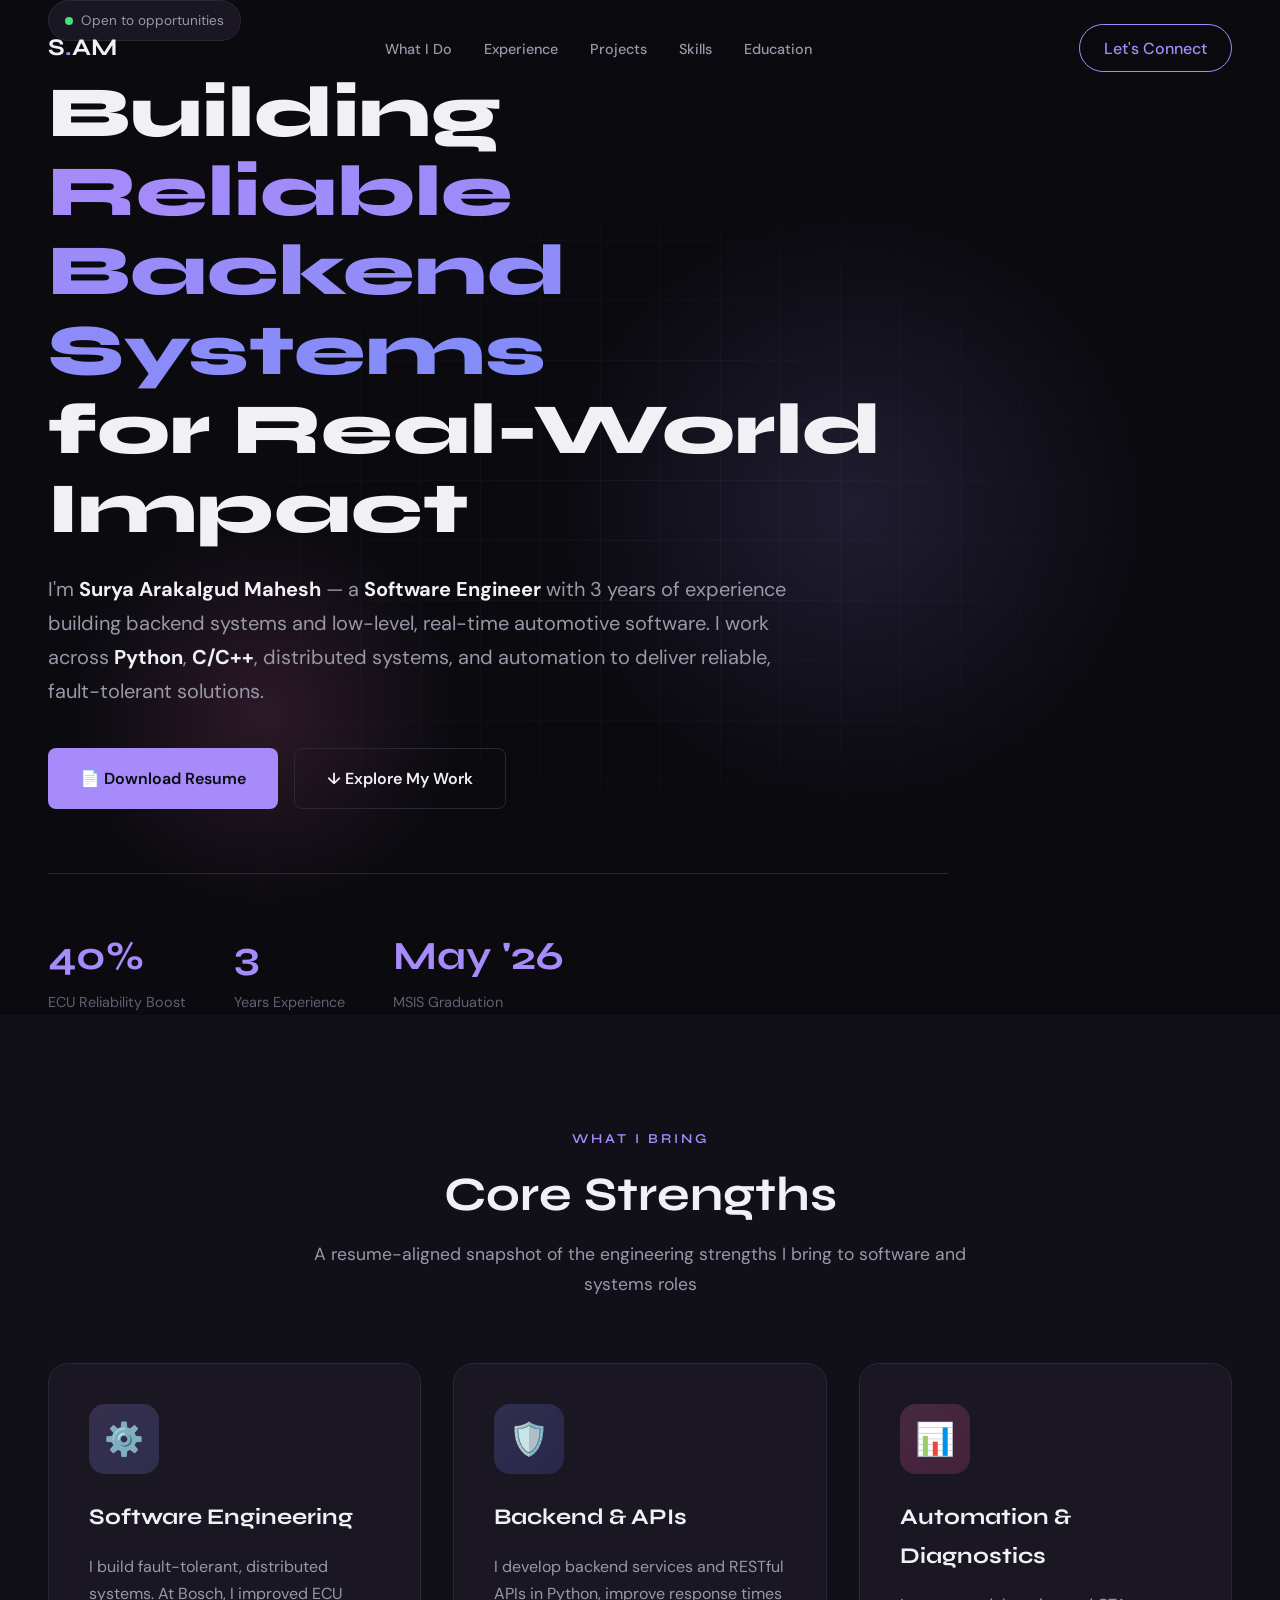
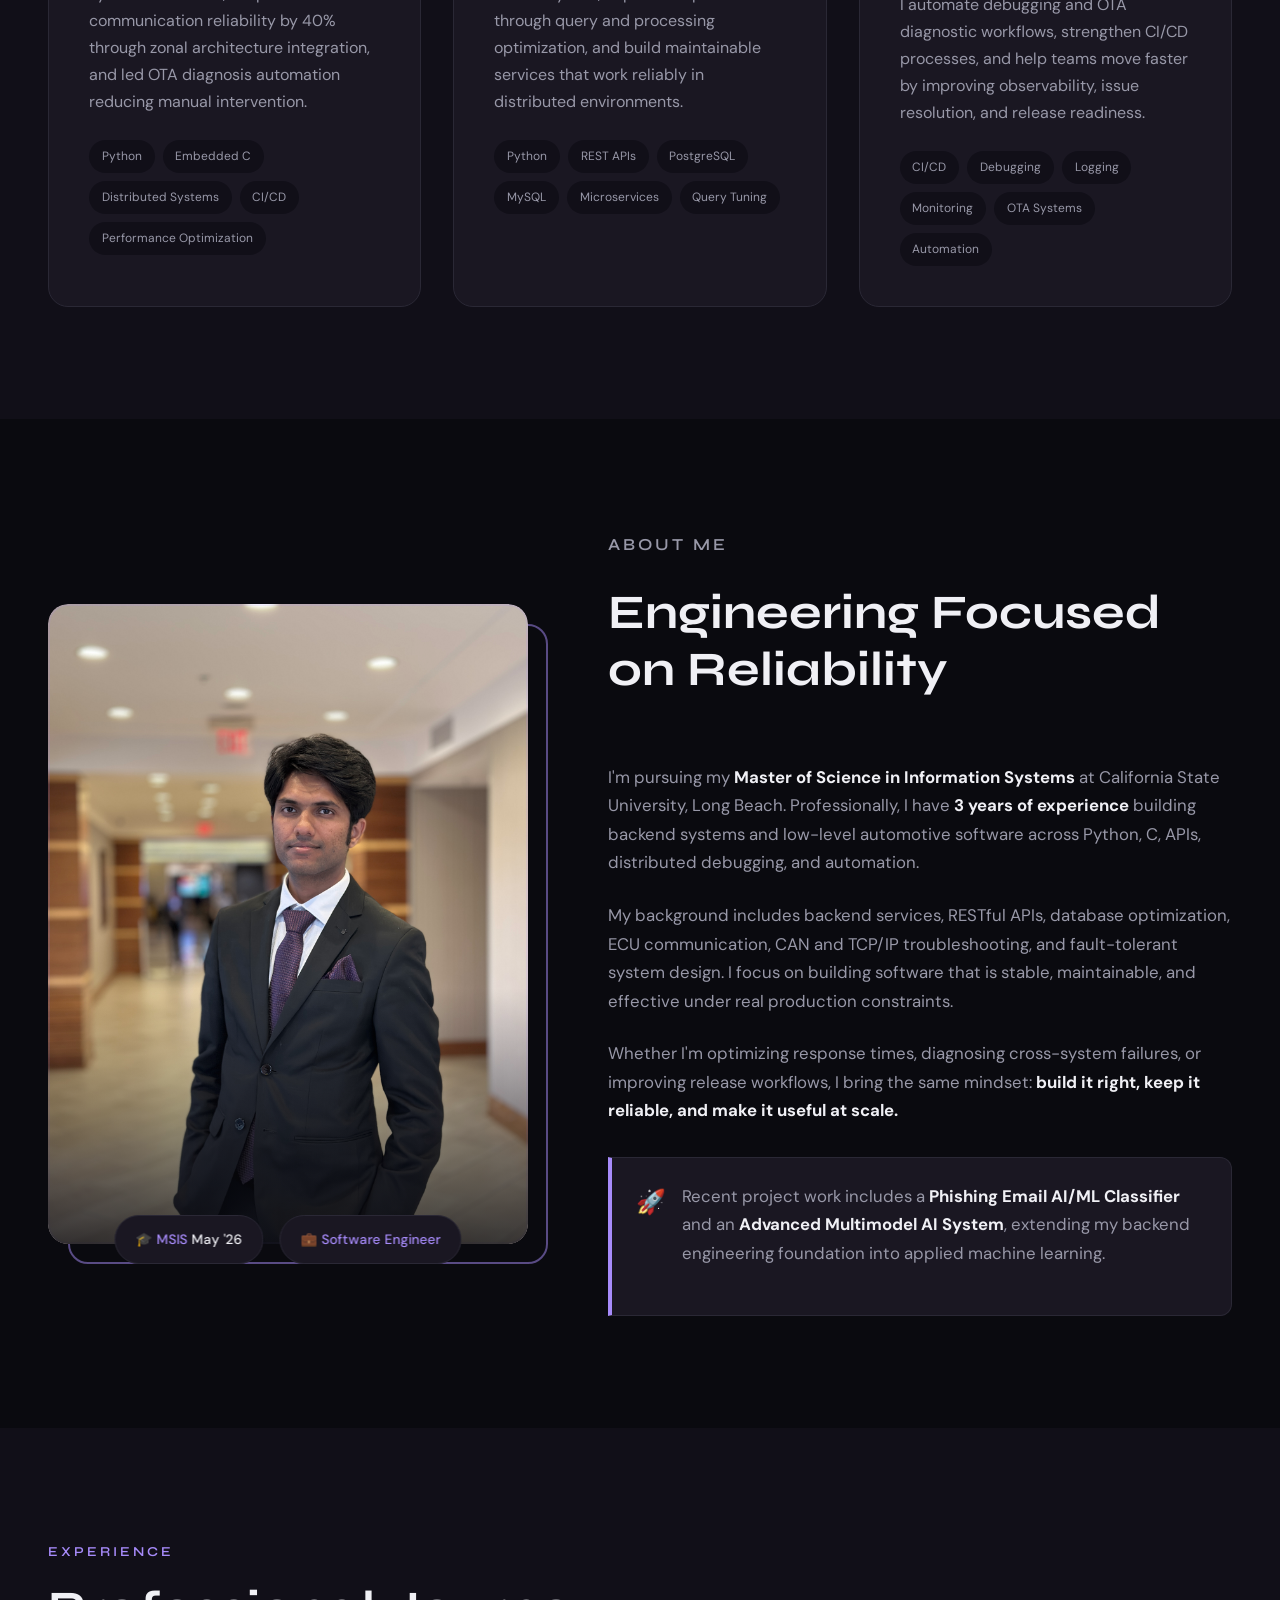
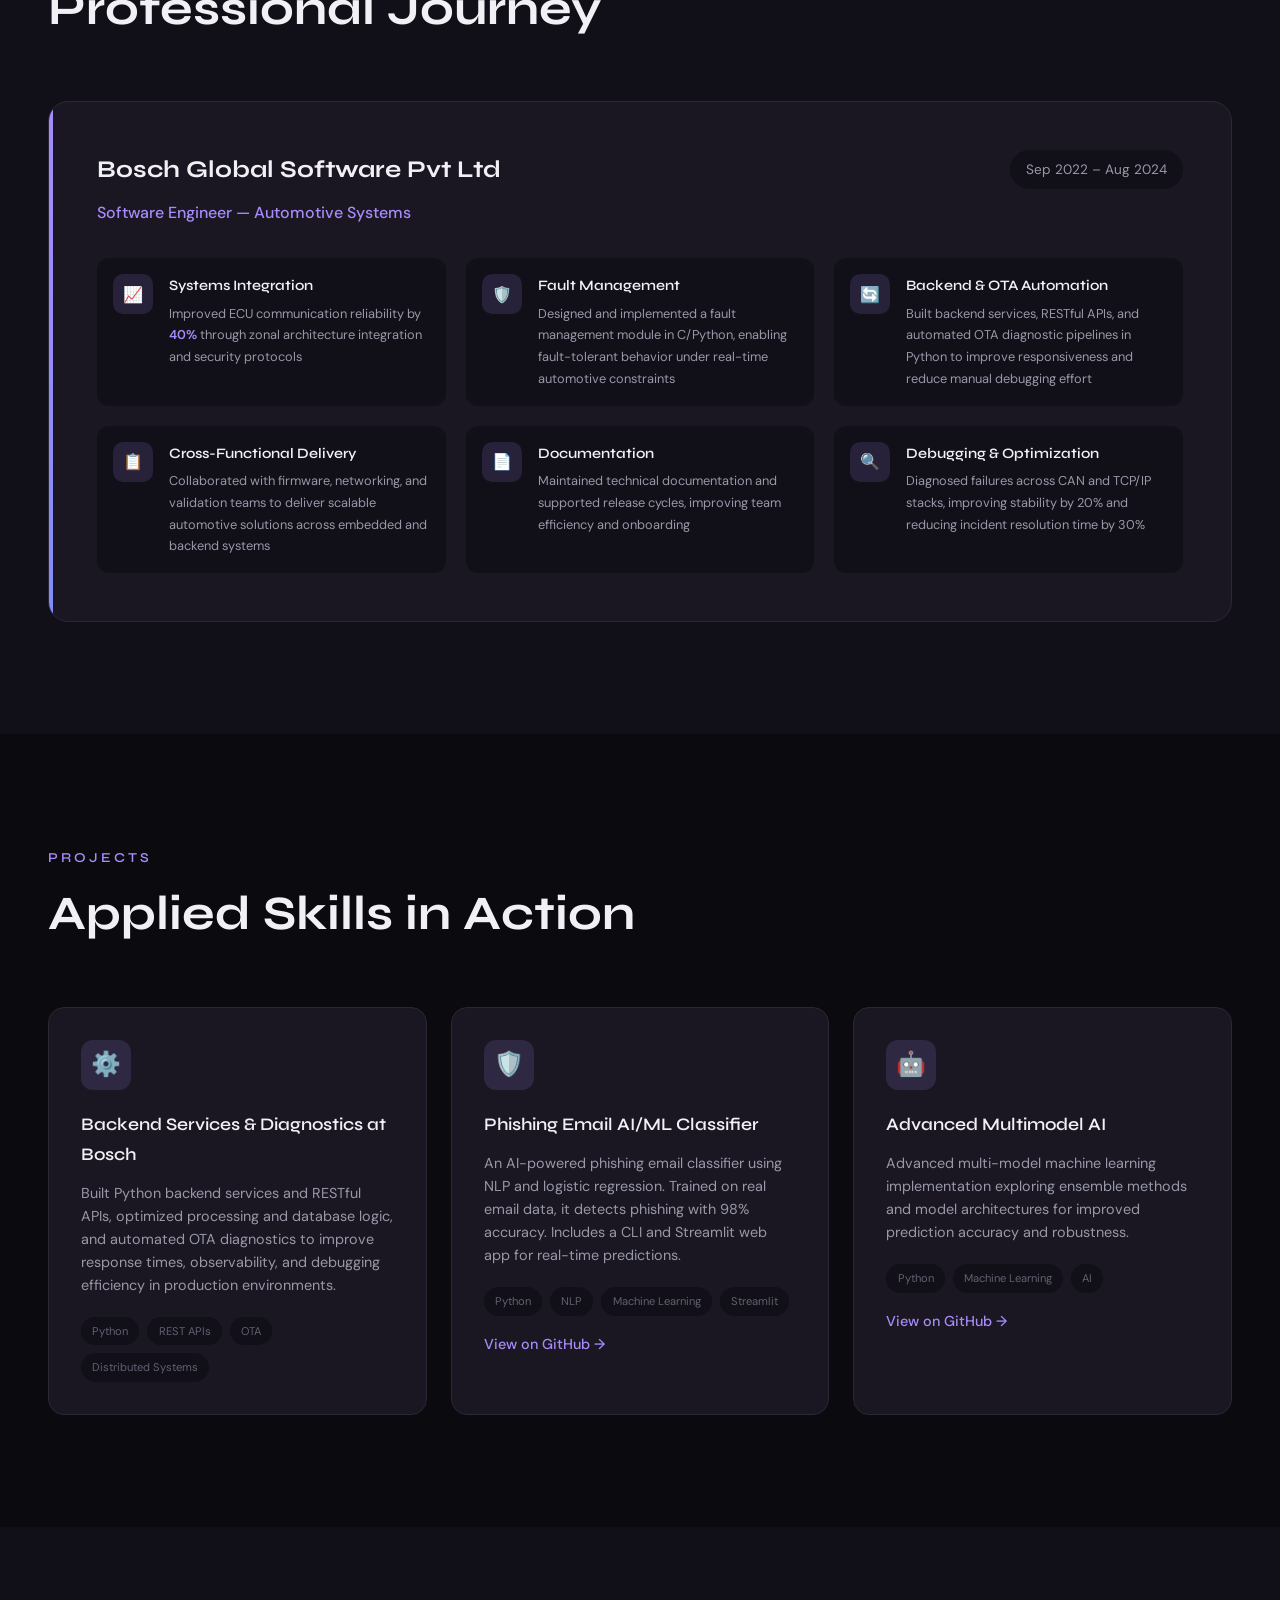
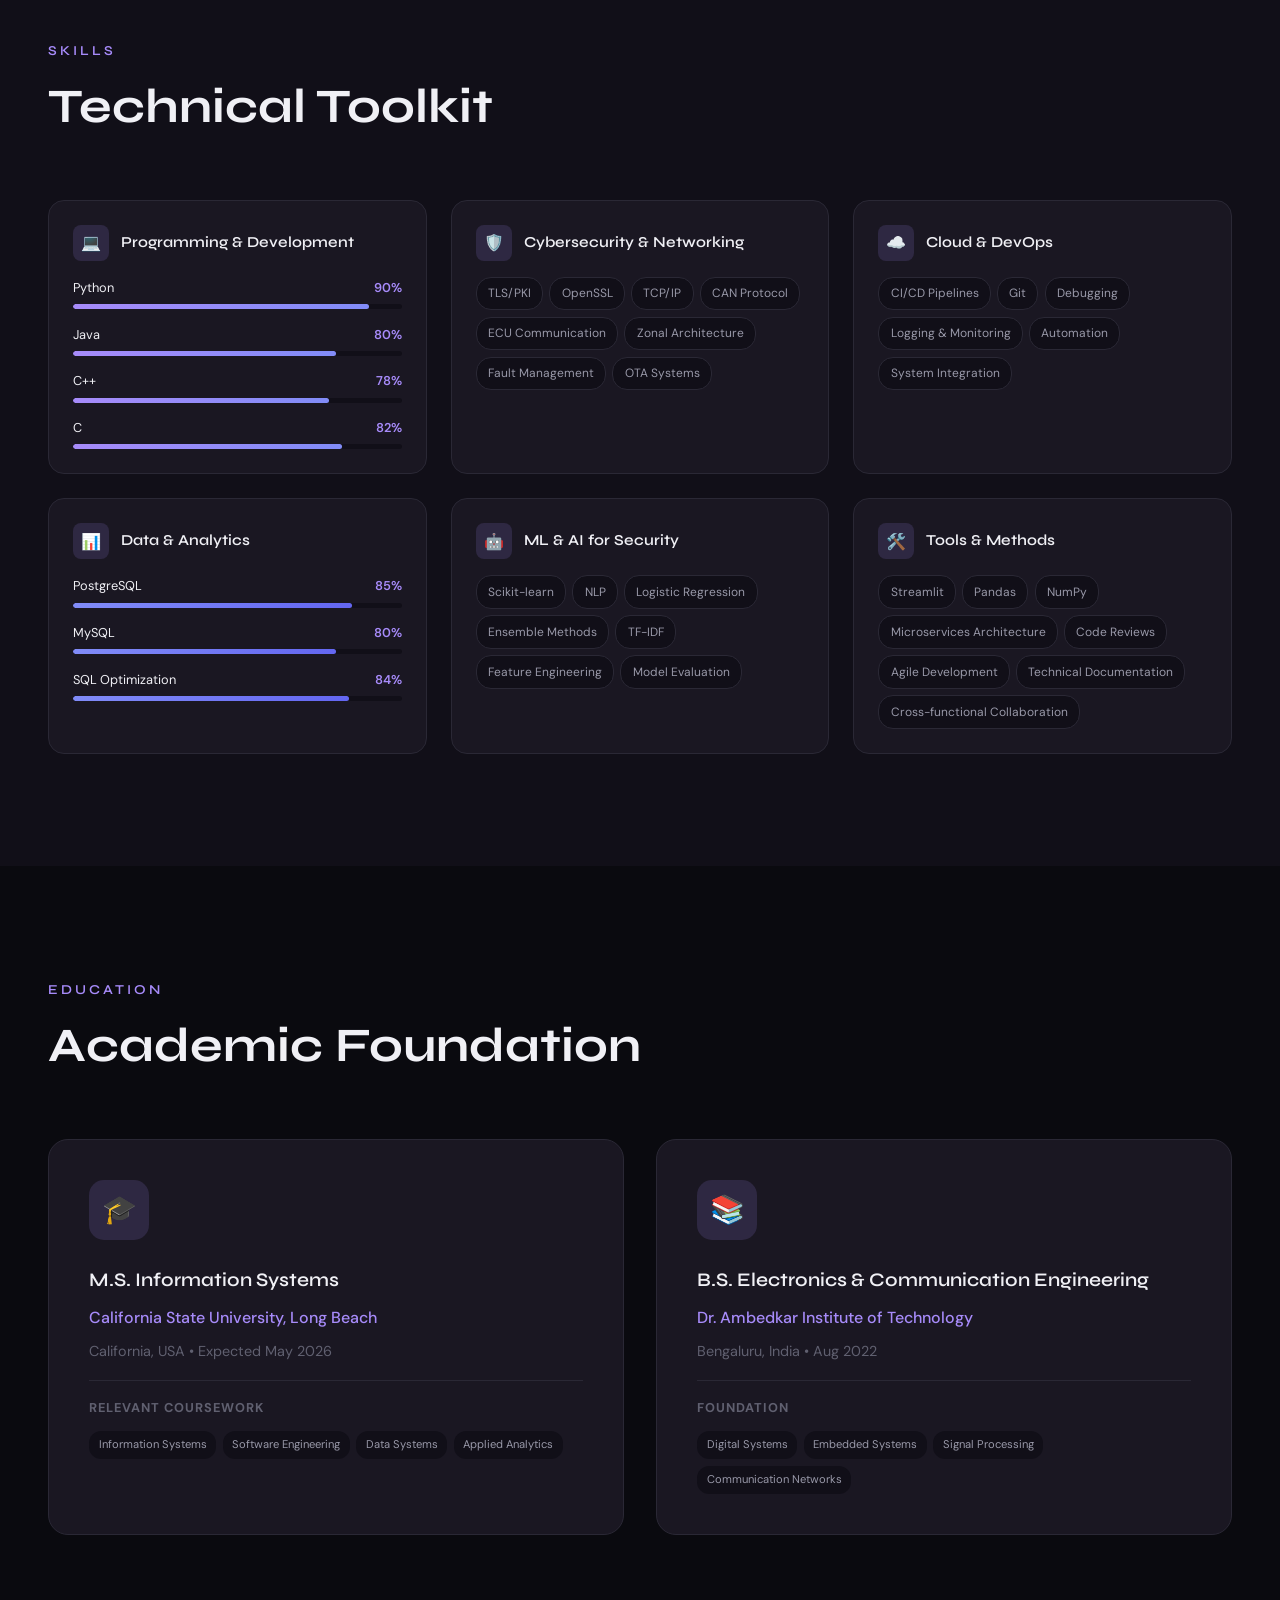
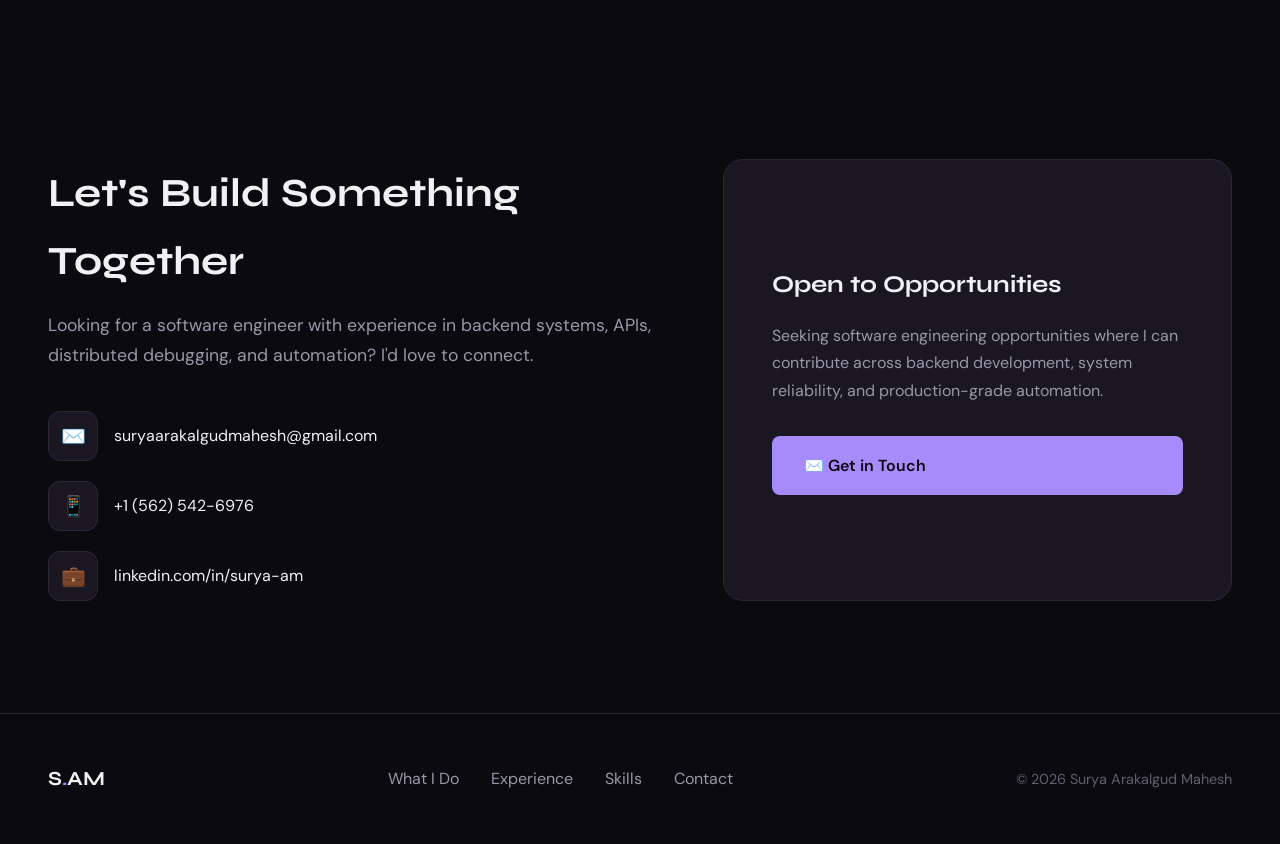
==== index.html @ bc548566 "Change resume link to Google Docsnew project Updated resume link to a new Google Docs URL." ====
<!DOCTYPE html>
<html lang="en">
<head>
  <meta charset="UTF-8">
  <meta name="viewport" content="width=device-width, initial-scale=1.0">
  <title>Surya Arakalgud Mahesh | Software Engineer</title>
  <link rel="preconnect" href="https://fonts.googleapis.com">
  <link rel="preconnect" href="https://fonts.gstatic.com" crossorigin>
  <link href="https://fonts.googleapis.com/css2?family=Syne:wght@400;500;600;700;800&family=DM+Sans:ital,wght@0,400;0,500;0,700;1,400&display=swap" rel="stylesheet">
  <style>
    :root {
      /* Updated color palette to match purple tie/pocket square */
      --bg-primary: #0a0a0f;
      --bg-secondary: #110f18;
      --bg-card: #1a1722;
      --bg-card-hover: #242030;
      --accent: #a78bfa;
      --accent-dim: #a78bfa25;
      --accent-glow: #a78bfa50;
      --accent-bright: #c4b5fd;
      --accent-2: #818cf8;
      --accent-2-dim: #818cf825;
      --accent-3: #f472b6;
      --accent-3-dim: #f472b625;
      --text-primary: #f0f0f5;
      --text-secondary: #9898a8;
      --text-muted: #606070;
      --border: #2a2835;
      --gradient-1: linear-gradient(135deg, #a78bfa 0%, #818cf8 100%);
      --gradient-2: linear-gradient(135deg, #818cf8 0%, #6366f1 100%);
      --gradient-3: linear-gradient(135deg, #f472b6 0%, #ec4899 100%);
      --font-display: 'Syne', sans-serif;
      --font-body: 'DM Sans', sans-serif;
    }

    * {
      margin: 0;
      padding: 0;
      box-sizing: border-box;
    }

    html {
      scroll-behavior: smooth;
    }

    body {
      font-family: var(--font-body);
      background: var(--bg-primary);
      color: var(--text-primary);
      line-height: 1.7;
      overflow-x: hidden;
    }

    ::selection {
      background: var(--accent);
      color: var(--bg-primary);
    }

    ::-webkit-scrollbar {
      width: 8px;
    }
    ::-webkit-scrollbar-track {
      background: var(--bg-secondary);
    }
    ::-webkit-scrollbar-thumb {
      background: var(--accent-dim);
      border-radius: 4px;
    }
    ::-webkit-scrollbar-thumb:hover {
      background: var(--accent);
    }

    /* Progress Bar */
    .progress-bar {
      position: fixed;
      top: 0;
      left: 0;
      height: 3px;
      background: var(--gradient-1);
      z-index: 9999;
      transition: width 0.1s ease;
    }

    /* Navigation */
    .nav {
      position: fixed;
      top: 0;
      left: 0;
      right: 0;
      padding: 1.5rem 3rem;
      display: flex;
      justify-content: space-between;
      align-items: center;
      z-index: 1000;
      transition: all 0.4s cubic-bezier(0.4, 0, 0.2, 1);
    }

    .nav.scrolled {
      background: rgba(10, 10, 15, 0.95);
      backdrop-filter: blur(20px);
      padding: 1rem 3rem;
      border-bottom: 1px solid var(--border);
    }

    .nav-logo {
      font-family: var(--font-display);
      font-size: 1.5rem;
      font-weight: 700;
      color: var(--text-primary);
      text-decoration: none;
    }

    .nav-logo span {
      color: var(--accent);
    }

    .nav-links {
      display: flex;
      gap: 2rem;
      list-style: none;
    }

    .nav-links a {
      color: var(--text-secondary);
      text-decoration: none;
      font-size: 0.9rem;
      font-weight: 500;
      position: relative;
      transition: color 0.3s ease;
    }

    .nav-links a::after {
      content: '';
      position: absolute;
      bottom: -4px;
      left: 0;
      width: 0;
      height: 2px;
      background: var(--accent);
      transition: width 0.3s ease;
    }

    .nav-links a:hover {
      color: var(--accent);
    }

    .nav-links a:hover::after {
      width: 100%;
    }

    .nav-cta {
      background: transparent;
      border: 1px solid var(--accent);
      color: var(--accent);
      padding: 0.6rem 1.5rem;
      border-radius: 30px;
      font-family: var(--font-body);
      font-weight: 500;
      cursor: pointer;
      transition: all 0.3s ease;
      text-decoration: none;
    }

    .nav-cta:hover {
      background: var(--accent);
      color: var(--bg-primary);
      box-shadow: 0 0 30px var(--accent-glow);
    }

    .menu-toggle {
      display: none;
      flex-direction: column;
      gap: 5px;
      cursor: pointer;
      z-index: 1001;
      background: none;
      border: none;
    }

    .menu-toggle span {
      width: 25px;
      height: 2px;
      background: var(--text-primary);
      transition: all 0.3s ease;
    }

    /* Mobile Menu */
    .mobile-menu {
      display: none;
      position: fixed;
      top: 0;
      left: 0;
      right: 0;
      bottom: 0;
      background: var(--bg-primary);
      z-index: 999;
      flex-direction: column;
      justify-content: center;
      align-items: center;
      gap: 2rem;
      opacity: 0;
      pointer-events: none;
      transition: opacity 0.3s ease;
    }

    .mobile-menu.active {
      opacity: 1;
      pointer-events: all;
    }

    .mobile-menu a {
      font-family: var(--font-display);
      font-size: 1.75rem;
      color: var(--text-primary);
      text-decoration: none;
      transition: color 0.3s ease;
    }

    .mobile-menu a:hover {
      color: var(--accent);
    }

    /* Hero Section */
    .hero {
      min-height: 100vh;
      display: flex;
      align-items: center;
      position: relative;
      padding: 0 3rem;
      overflow: hidden;
    }

    .hero-bg {
      position: absolute;
      inset: 0;
      z-index: -1;
    }

    .hero-grid {
      position: absolute;
      inset: 0;
      background-image: 
        linear-gradient(var(--border) 1px, transparent 1px),
        linear-gradient(90deg, var(--border) 1px, transparent 1px);
      background-size: 60px 60px;
      opacity: 0.3;
      mask-image: radial-gradient(ellipse at center, black 0%, transparent 70%);
    }

    .hero-glow {
      position: absolute;
      width: 600px;
      height: 600px;
      background: radial-gradient(circle, var(--accent-dim) 0%, transparent 70%);
      top: 50%;
      right: 10%;
      transform: translateY(-50%);
      animation: pulse 8s ease-in-out infinite;
    }

    .hero-glow-2 {
      position: absolute;
      width: 400px;
      height: 400px;
      background: radial-gradient(circle, var(--accent-3-dim) 0%, transparent 70%);
      bottom: 10%;
      left: 5%;
      animation: pulse 10s ease-in-out infinite reverse;
    }

    @keyframes pulse {
      0%, 100% { opacity: 0.5; transform: translateY(-50%) scale(1); }
      50% { opacity: 0.8; transform: translateY(-50%) scale(1.1); }
    }

    .hero-content {
      max-width: 900px;
      z-index: 1;
    }

    .hero-label {
      display: inline-flex;
      align-items: center;
      gap: 0.5rem;
      padding: 0.5rem 1rem;
      background: var(--bg-card);
      border: 1px solid var(--border);
      border-radius: 30px;
      font-size: 0.85rem;
      color: var(--text-secondary);
      margin-bottom: 2rem;
      animation: fadeInUp 0.8s ease forwards;
      opacity: 0;
    }

    .hero-label .dot {
      width: 8px;
      height: 8px;
      background: #4ade80;
      border-radius: 50%;
      animation: blink 2s ease-in-out infinite;
    }

    @keyframes blink {
      0%, 100% { opacity: 1; }
      50% { opacity: 0.4; }
    }

    .hero-title {
      font-family: var(--font-display);
      font-size: clamp(2.5rem, 6vw, 4.5rem);
      font-weight: 800;
      line-height: 1.1;
      margin-bottom: 1.5rem;
      animation: fadeInUp 0.8s ease 0.1s forwards;
      opacity: 0;
    }

    .hero-title .gradient {
      background: var(--gradient-1);
      -webkit-background-clip: text;
      -webkit-text-fill-color: transparent;
      background-clip: text;
    }

    .hero-subtitle {
      font-size: 1.25rem;
      color: var(--text-secondary);
      max-width: 750px;
      margin-bottom: 2.5rem;
      animation: fadeInUp 0.8s ease 0.2s forwards;
      opacity: 0;
    }

    .hero-subtitle strong {
      color: var(--text-primary);
    }

    .hero-buttons {
      display: flex;
      gap: 1rem;
      flex-wrap: wrap;
      animation: fadeInUp 0.8s ease 0.3s forwards;
      opacity: 0;
    }

    .btn-primary {
      display: inline-flex;
      align-items: center;
      gap: 0.5rem;
      padding: 1rem 2rem;
      background: var(--accent);
      color: var(--bg-primary);
      font-family: var(--font-body);
      font-weight: 600;
      border: none;
      border-radius: 8px;
      cursor: pointer;
      text-decoration: none;
      transition: all 0.3s ease;
    }

    .btn-primary:hover {
      transform: translateY(-2px);
      box-shadow: 0 10px 40px var(--accent-glow);
    }

    .btn-secondary {
      display: inline-flex;
      align-items: center;
      gap: 0.5rem;
      padding: 1rem 2rem;
      background: transparent;
      color: var(--text-primary);
      font-family: var(--font-body);
      font-weight: 600;
      border: 1px solid var(--border);
      border-radius: 8px;
      cursor: pointer;
      text-decoration: none;
      transition: all 0.3s ease;
    }

    .btn-secondary:hover {
      border-color: var(--accent);
      color: var(--accent);
    }

    .hero-stats {
      display: flex;
      gap: 3rem;
      margin-top: 4rem;
      padding-top: 3rem;
      border-top: 1px solid var(--border);
      animation: fadeInUp 0.8s ease 0.4s forwards;
      opacity: 0;
      flex-wrap: wrap;
    }

    .stat {
      text-align: left;
    }

    .stat-number {
      font-family: var(--font-display);
      font-size: 2.5rem;
      font-weight: 700;
      color: var(--accent);
    }

    .stat-label {
      font-size: 0.9rem;
      color: var(--text-muted);
    }

    @keyframes fadeInUp {
      from {
        opacity: 0;
        transform: translateY(30px);
      }
      to {
        opacity: 1;
        transform: translateY(0);
      }
    }

    /* Section Styles */
    .section {
      padding: 7rem 3rem;
      position: relative;
    }

    .section-header {
      max-width: 700px;
      margin-bottom: 4rem;
    }

    .section-header.center {
      text-align: center;
      margin-left: auto;
      margin-right: auto;
    }

    .section-label {
      font-family: var(--font-display);
      font-size: 0.85rem;
      font-weight: 600;
      text-transform: uppercase;
      letter-spacing: 3px;
      color: var(--accent);
      margin-bottom: 1rem;
    }

    .section-title {
      font-family: var(--font-display);
      font-size: clamp(2rem, 4vw, 3rem);
      font-weight: 700;
      line-height: 1.2;
    }

    .section-subtitle {
      color: var(--text-secondary);
      font-size: 1.1rem;
      margin-top: 1rem;
    }

    /* Value Proposition Section */
    .value-prop {
      background: var(--bg-secondary);
    }

    .value-grid {
      display: grid;
      grid-template-columns: repeat(3, 1fr);
      gap: 2rem;
    }

    .value-card {
      background: var(--bg-card);
      border: 1px solid var(--border);
      border-radius: 20px;
      padding: 2.5rem;
      position: relative;
      overflow: hidden;
      transition: all 0.4s ease;
    }

    .value-card::before {
      content: '';
      position: absolute;
      top: 0;
      left: 0;
      right: 0;
      height: 4px;
      background: var(--card-gradient);
      opacity: 0;
      transition: opacity 0.3s ease;
    }

    .value-card:hover {
      border-color: transparent;
      transform: translateY(-8px);
    }

    .value-card:hover::before {
      opacity: 1;
    }

    .value-card:nth-child(1) { --card-gradient: var(--gradient-1); }
    .value-card:nth-child(2) { --card-gradient: var(--gradient-2); }
    .value-card:nth-child(3) { --card-gradient: var(--gradient-3); }

    .value-icon {
      width: 70px;
      height: 70px;
      border-radius: 16px;
      display: flex;
      align-items: center;
      justify-content: center;
      font-size: 2rem;
      margin-bottom: 1.5rem;
    }

    .value-card:nth-child(1) .value-icon {
      background: linear-gradient(135deg, rgba(167, 139, 250, 0.2) 0%, rgba(129, 140, 248, 0.2) 100%);
    }

    .value-card:nth-child(2) .value-icon {
      background: linear-gradient(135deg, rgba(129, 140, 248, 0.2) 0%, rgba(99, 102, 241, 0.2) 100%);
    }

    .value-card:nth-child(3) .value-icon {
      background: linear-gradient(135deg, rgba(244, 114, 182, 0.2) 0%, rgba(236, 72, 153, 0.2) 100%);
    }

    .value-title {
      font-family: var(--font-display);
      font-size: 1.4rem;
      font-weight: 700;
      margin-bottom: 1rem;
    }

    .value-description {
      color: var(--text-secondary);
      margin-bottom: 1.5rem;
      line-height: 1.7;
    }

    .value-skills {
      display: flex;
      flex-wrap: wrap;
      gap: 0.5rem;
    }

    .value-skill {
      padding: 0.4rem 0.8rem;
      background: var(--bg-secondary);
      border-radius: 20px;
      font-size: 0.75rem;
      color: var(--text-secondary);
    }

    /* About Section */
    .about-content {
      display: grid;
      grid-template-columns: 1fr 1.3fr;
      gap: 5rem;
      align-items: center;
    }

    .about-visual {
      position: relative;
    }

    .about-image-wrapper {
      position: relative;
      border-radius: 20px;
      overflow: hidden;
    }

    .about-image {
      width: 100%;
      height: auto;
      display: block;
      border-radius: 20px;
      filter: grayscale(10%);
      transition: all 0.4s ease;
    }

    .about-image-wrapper:hover .about-image {
      filter: grayscale(0%);
      transform: scale(1.02);
    }

    .about-image-wrapper::before {
      content: '';
      position: absolute;
      inset: 0;
      border: 2px solid var(--accent-dim);
      border-radius: 20px;
      z-index: 1;
      pointer-events: none;
    }

    .about-image-wrapper::after {
      content: '';
      position: absolute;
      inset: 0;
      background: linear-gradient(180deg, transparent 60%, rgba(10, 10, 15, 0.8) 100%);
      border-radius: 20px;
      z-index: 1;
      pointer-events: none;
    }

    .about-decorator {
      position: absolute;
      width: 100%;
      height: 100%;
      border: 2px solid var(--accent);
      border-radius: 20px;
      top: 20px;
      left: 20px;
      z-index: -1;
      opacity: 0.5;
    }

    .about-badges {
      position: absolute;
      bottom: -20px;
      left: 50%;
      transform: translateX(-50%);
      display: flex;
      gap: 1rem;
      z-index: 2;
    }

    .about-badge {
      padding: 0.75rem 1.25rem;
      background: var(--bg-card);
      border: 1px solid var(--border);
      border-radius: 30px;
      font-size: 0.85rem;
      font-weight: 500;
      color: var(--text-primary);
      white-space: nowrap;
      backdrop-filter: blur(10px);
    }

    .about-badge span {
      color: var(--accent);
    }

    .about-text p {
      color: var(--text-secondary);
      font-size: 1.05rem;
      margin-bottom: 1.5rem;
    }

    .about-text p strong {
      color: var(--text-primary);
    }

    .about-highlight {
      display: flex;
      gap: 1rem;
      padding: 1.5rem;
      background: var(--bg-card);
      border: 1px solid var(--border);
      border-left: 4px solid var(--accent);
      border-radius: 0 12px 12px 0;
      margin-top: 2rem;
    }

    .about-highlight-icon {
      font-size: 1.5rem;
    }

    .about-highlight-text {
      color: var(--text-secondary);
    }

    .about-highlight-text strong {
      color: var(--accent);
    }

    /* Experience Section */
    .experience {
      background: var(--bg-secondary);
    }

    .experience-card {
      background: var(--bg-card);
      border: 1px solid var(--border);
      border-radius: 20px;
      padding: 3rem;
      position: relative;
      overflow: hidden;
      transition: all 0.4s ease;
    }

    .experience-card::before {
      content: '';
      position: absolute;
      top: 0;
      left: 0;
      width: 4px;
      height: 100%;
      background: var(--gradient-1);
    }

    .experience-card:hover {
      border-color: var(--accent-dim);
    }

    .experience-header {
      display: flex;
      justify-content: space-between;
      align-items: flex-start;
      margin-bottom: 2rem;
      flex-wrap: wrap;
      gap: 1rem;
    }

    .experience-company {
      font-family: var(--font-display);
      font-size: 1.5rem;
      font-weight: 700;
      margin-bottom: 0.5rem;
    }

    .experience-role {
      color: var(--accent);
      font-weight: 500;
    }

    .experience-duration {
      background: var(--bg-secondary);
      padding: 0.5rem 1rem;
      border-radius: 20px;
      font-size: 0.85rem;
      color: var(--text-secondary);
    }

    .experience-grid {
      display: grid;
      grid-template-columns: repeat(auto-fit, minmax(280px, 1fr));
      gap: 1.25rem;
    }

    .experience-item {
      display: flex;
      gap: 1rem;
      padding: 1rem;
      background: var(--bg-secondary);
      border-radius: 12px;
      transition: all 0.3s ease;
    }

    .experience-item:hover {
      background: var(--bg-card-hover);
    }

    .experience-item-icon {
      width: 40px;
      height: 40px;
      background: var(--accent-dim);
      border-radius: 10px;
      display: flex;
      align-items: center;
      justify-content: center;
      flex-shrink: 0;
    }

    .experience-item-content h4 {
      font-family: var(--font-display);
      font-size: 0.9rem;
      font-weight: 600;
      margin-bottom: 0.25rem;
    }

    .experience-item-content p {
      font-size: 0.8rem;
      color: var(--text-secondary);
    }

    .experience-metric {
      color: var(--accent);
      font-weight: 600;
    }

    /* Projects Section */
    .projects-grid {
      display: grid;
      grid-template-columns: repeat(auto-fit, minmax(320px, 1fr));
      gap: 1.5rem;
    }

    .project-card {
      background: var(--bg-card);
      border: 1px solid var(--border);
      border-radius: 16px;
      padding: 2rem;
      transition: all 0.4s ease;
      position: relative;
      overflow: hidden;
    }

    .project-card::before {
      content: '';
      position: absolute;
      top: 0;
      left: 0;
      right: 0;
      height: 3px;
      background: var(--project-gradient);
      transform: scaleX(0);
      transition: transform 0.3s ease;
    }

    .project-card:hover {
      border-color: var(--accent-dim);
      transform: translateY(-5px);
    }

    .project-card:hover::before {
      transform: scaleX(1);
    }

    .project-card:nth-child(1) { --project-gradient: var(--gradient-1); }
    .project-card:nth-child(2) { --project-gradient: var(--gradient-2); }
    .project-card:nth-child(3) { --project-gradient: var(--gradient-3); }
    .project-card:nth-child(4) { --project-gradient: var(--gradient-1); }
    .project-card:nth-child(5) { --project-gradient: var(--gradient-2); }

    .project-link {
      display: inline-flex;
      align-items: center;
      gap: 0.5rem;
      margin-top: 1rem;
      color: var(--accent);
      text-decoration: none;
      font-weight: 500;
      font-size: 0.9rem;
      transition: gap 0.3s ease;
    }

    .project-link:hover {
      gap: 0.75rem;
    }

    .project-icon {
      width: 50px;
      height: 50px;
      border-radius: 12px;
      display: flex;
      align-items: center;
      justify-content: center;
      font-size: 1.5rem;
      margin-bottom: 1.25rem;
      background: var(--accent-dim);
    }

    .project-title {
      font-family: var(--font-display);
      font-size: 1.1rem;
      font-weight: 600;
      margin-bottom: 0.75rem;
    }

    .project-description {
      color: var(--text-secondary);
      font-size: 0.9rem;
      margin-bottom: 1.25rem;
      line-height: 1.6;
    }

    .project-tags {
      display: flex;
      flex-wrap: wrap;
      gap: 0.5rem;
    }

    .project-tag {
      padding: 0.3rem 0.7rem;
      background: var(--bg-secondary);
      border-radius: 15px;
      font-size: 0.7rem;
      color: var(--text-muted);
    }

    /* Skills Section */
    .skills {
      background: var(--bg-secondary);
    }

    .skills-mega-grid {
      display: grid;
      grid-template-columns: repeat(auto-fit, minmax(300px, 1fr));
      gap: 1.5rem;
    }

    .skill-category {
      background: var(--bg-card);
      border: 1px solid var(--border);
      border-radius: 16px;
      padding: 1.5rem;
      transition: all 0.3s ease;
    }

    .skill-category:hover {
      border-color: var(--accent-dim);
    }

    .skill-category-header {
      display: flex;
      align-items: center;
      gap: 0.75rem;
      margin-bottom: 1rem;
    }

    .skill-category-icon {
      width: 36px;
      height: 36px;
      background: var(--accent-dim);
      border-radius: 8px;
      display: flex;
      align-items: center;
      justify-content: center;
    }

    .skill-category-title {
      font-family: var(--font-display);
      font-weight: 600;
      font-size: 0.95rem;
    }

    .skill-bars {
      display: flex;
      flex-direction: column;
      gap: 0.9rem;
    }

    .skill-bar {
      position: relative;
    }

    .skill-bar-header {
      display: flex;
      justify-content: space-between;
      margin-bottom: 0.35rem;
      font-size: 0.8rem;
    }

    .skill-bar-name {
      color: var(--text-primary);
    }

    .skill-bar-percent {
      color: var(--accent);
      font-weight: 600;
    }

    .skill-bar-track {
      height: 5px;
      background: var(--bg-secondary);
      border-radius: 3px;
      overflow: hidden;
    }

    .skill-bar-fill {
      height: 100%;
      border-radius: 3px;
      width: 0;
      transition: width 1.5s cubic-bezier(0.4, 0, 0.2, 1);
    }

    .skill-bar-fill.gradient-1 { background: var(--gradient-1); }
    .skill-bar-fill.gradient-2 { background: var(--gradient-2); }
    .skill-bar-fill.gradient-3 { background: var(--gradient-3); }

    .skill-tags {
      display: flex;
      flex-wrap: wrap;
      gap: 0.4rem;
    }

    .skill-tag {
      padding: 0.35rem 0.7rem;
      background: var(--bg-secondary);
      border: 1px solid var(--border);
      border-radius: 15px;
      font-size: 0.75rem;
      color: var(--text-secondary);
      transition: all 0.3s ease;
    }

    .skill-tag:hover {
      border-color: var(--accent);
      color: var(--accent);
    }

    /* Education Section */
    .education-grid {
      display: grid;
      grid-template-columns: repeat(auto-fit, minmax(350px, 1fr));
      gap: 2rem;
    }

    .education-card {
      background: var(--bg-card);
      border: 1px solid var(--border);
      border-radius: 20px;
      padding: 2.5rem;
      transition: all 0.4s ease;
    }

    .education-card:hover {
      border-color: var(--accent-dim);
      transform: translateY(-5px);
    }

    .education-icon {
      width: 60px;
      height: 60px;
      background: var(--accent-dim);
      border-radius: 15px;
      display: flex;
      align-items: center;
      justify-content: center;
      font-size: 1.75rem;
      margin-bottom: 1.5rem;
    }

    .education-degree {
      font-family: var(--font-display);
      font-size: 1.2rem;
      font-weight: 600;
      margin-bottom: 0.5rem;
    }

    .education-school {
      color: var(--accent);
      font-weight: 500;
      margin-bottom: 0.5rem;
    }

    .education-details {
      color: var(--text-muted);
      font-size: 0.9rem;
      margin-bottom: 1rem;
    }

    .education-coursework {
      padding-top: 1rem;
      border-top: 1px solid var(--border);
    }

    .education-coursework h4 {
      font-size: 0.8rem;
      color: var(--text-muted);
      margin-bottom: 0.75rem;
      text-transform: uppercase;
      letter-spacing: 1px;
    }

    .coursework-tags {
      display: flex;
      flex-wrap: wrap;
      gap: 0.4rem;
    }

    .coursework-tag {
      padding: 0.3rem 0.6rem;
      background: var(--bg-secondary);
      border-radius: 12px;
      font-size: 0.7rem;
      color: var(--text-secondary);
    }

    /* Publications Section */
    .publications {
      background: var(--bg-secondary);
    }

    .publications-grid {
      display: grid;
      grid-template-columns: repeat(auto-fit, minmax(280px, 1fr));
      gap: 1.5rem;
    }

    .publication-card {
      background: var(--bg-card);
      border: 1px solid var(--border);
      border-radius: 16px;
      padding: 1.75rem;
      transition: all 0.4s ease;
      display: flex;
      flex-direction: column;
      position: relative;
      overflow: hidden;
    }

    .publication-card::before {
      content: '';
      position: absolute;
      top: 0;
      left: 0;
      right: 0;
      height: 3px;
      background: var(--gradient-1);
      transform: scaleX(0);
      transition: transform 0.3s ease;
    }

    .publication-card:hover {
      border-color: var(--accent-dim);
      transform: translateY(-5px);
    }

    .publication-card:hover::before {
      transform: scaleX(1);
    }

    .publication-year {
      display: inline-block;
      padding: 0.25rem 0.7rem;
      background: var(--accent-dim);
      border-radius: 15px;
      font-size: 0.7rem;
      font-weight: 600;
      color: var(--accent);
      margin-bottom: 1rem;
      width: fit-content;
    }

    .publication-title {
      font-family: var(--font-display);
      font-size: 1rem;
      font-weight: 600;
      margin-bottom: 0.5rem;
      line-height: 1.4;
    }

    .publication-journal {
      color: var(--text-muted);
      font-size: 0.8rem;
      margin-bottom: 1rem;
    }

    .publication-link {
      margin-top: auto;
      color: var(--accent);
      text-decoration: none;
      font-weight: 500;
      font-size: 0.85rem;
      display: inline-flex;
      align-items: center;
      gap: 0.5rem;
      transition: gap 0.3s ease;
    }

    .publication-link:hover {
      gap: 0.75rem;
    }

    /* Activities Section */
    .activities-grid {
      display: grid;
      grid-template-columns: repeat(auto-fit, minmax(300px, 1fr));
      gap: 1.5rem;
    }

    .activity-card {
      display: flex;
      gap: 1.25rem;
      padding: 1.5rem;
      background: var(--bg-card);
      border: 1px solid var(--border);
      border-radius: 12px;
      transition: all 0.3s ease;
    }

    .activity-card:hover {
      border-color: var(--accent-dim);
    }

    .activity-icon {
      width: 50px;
      height: 50px;
      background: var(--accent-dim);
      border-radius: 12px;
      display: flex;
      align-items: center;
      justify-content: center;
      font-size: 1.25rem;
      flex-shrink: 0;
    }

    .activity-content h4 {
      font-family: var(--font-display);
      font-weight: 600;
      margin-bottom: 0.25rem;
    }

    .activity-content p {
      color: var(--text-secondary);
      font-size: 0.9rem;
    }

    .activity-content a {
      color: var(--accent);
      text-decoration: none;
      font-size: 0.85rem;
    }

    /* Contact Section */
    .contact-grid {
      display: grid;
      grid-template-columns: 1.2fr 1fr;
      gap: 4rem;
    }

    .contact-info h3 {
      font-family: var(--font-display);
      font-size: 2.5rem;
      font-weight: 700;
      margin-bottom: 1rem;
    }

    .contact-info > p {
      color: var(--text-secondary);
      font-size: 1.1rem;
      margin-bottom: 2.5rem;
    }

    .contact-methods {
      display: flex;
      flex-direction: column;
      gap: 1.25rem;
    }

    .contact-method {
      display: flex;
      align-items: center;
      gap: 1rem;
      color: var(--text-primary);
      text-decoration: none;
      transition: color 0.3s ease;
    }

    .contact-method:hover {
      color: var(--accent);
    }

    .contact-method-icon {
      width: 50px;
      height: 50px;
      background: var(--bg-card);
      border: 1px solid var(--border);
      border-radius: 12px;
      display: flex;
      align-items: center;
      justify-content: center;
      font-size: 1.25rem;
      transition: all 0.3s ease;
    }

    .contact-method:hover .contact-method-icon {
      border-color: var(--accent);
      background: var(--accent-dim);
    }

    .contact-cta {
      background: var(--bg-card);
      border: 1px solid var(--border);
      border-radius: 20px;
      padding: 3rem;
      display: flex;
      flex-direction: column;
      justify-content: center;
    }

    .contact-cta h3 {
      font-family: var(--font-display);
      font-size: 1.5rem;
      font-weight: 700;
      margin-bottom: 1rem;
    }

    .contact-cta p {
      color: var(--text-secondary);
      margin-bottom: 2rem;
    }

    /* Footer */
    .footer {
      padding: 3rem;
      border-top: 1px solid var(--border);
    }

    .footer-content {
      display: flex;
      justify-content: space-between;
      align-items: center;
      flex-wrap: wrap;
      gap: 1.5rem;
    }

    .footer-logo {
      font-family: var(--font-display);
      font-weight: 700;
      font-size: 1.25rem;
    }

    .footer-logo span {
      color: var(--accent);
    }

    .footer-links {
      display: flex;
      gap: 2rem;
    }

    .footer-links a {
      color: var(--text-secondary);
      text-decoration: none;
      transition: color 0.3s ease;
    }

    .footer-links a:hover {
      color: var(--accent);
    }

    .footer-copy {
      color: var(--text-muted);
      font-size: 0.9rem;
    }

    /* Animations */
    .reveal {
      opacity: 0;
      transform: translateY(40px);
      transition: all 0.8s cubic-bezier(0.4, 0, 0.2, 1);
    }

    .reveal.visible {
      opacity: 1;
      transform: translateY(0);
    }

    /* Responsive */
    @media (max-width: 1024px) {
      .section {
        padding: 5rem 2rem;
      }

      .hero {
        padding: 0 2rem;
      }

      .value-grid {
        grid-template-columns: 1fr;
      }

      .about-content {
        grid-template-columns: 1fr;
        gap: 4rem;
      }

      .about-visual {
        max-width: 400px;
        margin: 0 auto;
      }

      .contact-grid {
        grid-template-columns: 1fr;
      }
    }

    @media (max-width: 768px) {
      .nav {
        padding: 1rem 1.5rem;
      }

      .nav-links, .nav-cta {
        display: none;
      }

      .menu-toggle {
        display: flex;
      }

      .mobile-menu {
        display: flex;
      }

      .hero-title {
        font-size: 2rem;
      }

      .hero-stats {
        gap: 1.5rem;
      }

      .stat-number {
        font-size: 2rem;
      }

      .hero-buttons {
        flex-direction: column;
      }

      .about-badges {
        flex-direction: column;
        align-items: center;
        gap: 0.5rem;
      }

      .experience-grid {
        grid-template-columns: 1fr;
      }

      .skills-mega-grid {
        grid-template-columns: 1fr;
      }

      .footer-content {
        flex-direction: column;
        text-align: center;
      }
    }
  </style>
  <!-- Google tag (gtag.js) -->
<script async src="https://www.googletagmanager.com/gtag/js?id=G-FGE25TF4GP"></script>
<script>
  window.dataLayer = window.dataLayer || [];
  function gtag(){dataLayer.push(arguments);}
  gtag('js', new Date());

  gtag('config', 'G-FGE25TF4GP');
</script>
</head>
<body>
  <!-- Progress Bar -->
  <div class="progress-bar" id="progressBar"></div>

  <!-- Navigation -->
  <nav class="nav" id="nav">
    <a href="#" class="nav-logo">S<span>.</span>AM</a>
    <ul class="nav-links">
      <li><a href="#value">What I Do</a></li>
      <li><a href="#experience">Experience</a></li>
      <li><a href="#projects">Projects</a></li>
      <li><a href="#skills">Skills</a></li>
      <li><a href="#education">Education</a></li>
      
    </ul>
    <a href="#contact" class="nav-cta">Let's Connect</a>
    <button class="menu-toggle" id="menuToggle" aria-label="Toggle menu">
      <span></span>
      <span></span>
      <span></span>
    </button>
  </nav>

  <!-- Mobile Menu -->
  <div class="mobile-menu" id="mobileMenu">
    <a href="#value">What I Do</a>
    <a href="#experience">Experience</a>
    <a href="#projects">Projects</a>
    <a href="#skills">Skills</a>
    <a href="#education">Education</a>
    <a href="#contact">Contact</a>
  </div>

  <!-- Hero Section -->
  <section class="hero">
    <div class="hero-bg">
      <div class="hero-grid"></div>
      <div class="hero-glow"></div>
      <div class="hero-glow-2"></div>
    </div>
    <div class="hero-content">
      <div class="hero-label">
        <span class="dot"></span>
        Open to opportunities
      </div>
      <h1 class="hero-title">
        Building <span class="gradient">Reliable Backend Systems</span><br>
        for Real-World Impact
      </h1>
      <p class="hero-subtitle">
        I'm <strong>Surya Arakalgud Mahesh</strong> — a <strong>Software Engineer</strong> with 3 years of experience building backend systems and low-level, real-time automotive software. I work across <strong>Python</strong>, <strong>C/C++</strong>, distributed systems, and automation to deliver reliable, fault-tolerant solutions.
      </p>
      <div class="hero-buttons">
        <a href="https://docs.google.com/document/d/1aKaCRGQr4On24YaTk2BJHqSfj-I2usIm/edit?usp=sharing&ouid=102350863837734839232&rtpof=true&sd=true" target="_blank" class="btn-primary">
          📄 Download Resume
        </a>
        <a href="#value" class="btn-secondary">
          ↓ Explore My Work
        </a>
      </div>
      <div class="hero-stats">
        <div class="stat">
          <div class="stat-number">40%</div>
          <div class="stat-label">ECU Reliability Boost</div>
        </div>
        <div class="stat">
          <div class="stat-number">3</div>
          <div class="stat-label">Years Experience</div>
        </div>
        <div class="stat">
          <div class="stat-number">May '26</div>
          <div class="stat-label">MSIS Graduation</div>
        </div>
      </div>
    </div>
  </section>

  <!-- Value Proposition Section -->
  <section id="value" class="section value-prop">
    <div class="section-header center reveal">
      <p class="section-label">What I Bring</p>
      <h2 class="section-title">Core Strengths</h2>
      <p class="section-subtitle">A resume-aligned snapshot of the engineering strengths I bring to software and systems roles</p>
    </div>
    <div class="value-grid">
      <div class="value-card reveal">
        <div class="value-icon">⚙️</div>
        <h3 class="value-title">Software Engineering</h3>
        <p class="value-description">
          I build fault-tolerant, distributed systems. At Bosch, I improved ECU communication reliability by 40% through zonal architecture integration, and led OTA diagnosis automation reducing manual intervention.
        </p>
        <div class="value-skills">
          <span class="value-skill">Python</span>
          <span class="value-skill">Embedded C</span>
          <span class="value-skill">Distributed Systems</span>
          <span class="value-skill">CI/CD</span>
          <span class="value-skill">Performance Optimization</span>
        </div>
      </div>
      <div class="value-card reveal">
        <div class="value-icon">🛡️</div>
        <h3 class="value-title">Backend & APIs</h3>
        <p class="value-description">
          I develop backend services and RESTful APIs in Python, improve response times through query and processing optimization, and build maintainable services that work reliably in distributed environments.
        </p>
        <div class="value-skills">
          <span class="value-skill">Python</span>
          <span class="value-skill">REST APIs</span>
          <span class="value-skill">PostgreSQL</span>
          <span class="value-skill">MySQL</span>
          <span class="value-skill">Microservices</span>
          <span class="value-skill">Query Tuning</span>
        </div>
      </div>
      <div class="value-card reveal">
        <div class="value-icon">📊</div>
        <h3 class="value-title">Automation & Diagnostics</h3>
        <p class="value-description">
          I automate debugging and OTA diagnostic workflows, strengthen CI/CD processes, and help teams move faster by improving observability, issue resolution, and release readiness.
        </p>
        <div class="value-skills">
          <span class="value-skill">CI/CD</span>
          <span class="value-skill">Debugging</span>
          <span class="value-skill">Logging</span>
          <span class="value-skill">Monitoring</span>
          <span class="value-skill">OTA Systems</span>
          <span class="value-skill">Automation</span>
        </div>
      </div>
    </div>
  </section>

  <!-- About Section -->
  <section id="about" class="section">
    <div class="about-content">
      <div class="about-visual reveal">
        <div class="about-image-wrapper">
          <img src="IMG_8005.jpg" alt="Surya Arakalgud Mahesh" class="about-image">
        </div>
        <div class="about-decorator"></div>
        <div class="about-badges">
          <div class="about-badge">🎓 <span>MSIS</span> May '26</div>
          <div class="about-badge">💼 <span>Software Engineer</span></div>
        </div>
      </div>
      <div class="about-text reveal">
        <div class="section-header">
          <p class="section-label">About Me</p>
          <h2 class="section-title">Engineering Focused on Reliability</h2>
        </div>
        <p>
          I'm pursuing my <strong>Master of Science in Information Systems</strong> at California State University, Long Beach. Professionally, I have <strong>3 years of experience</strong> building backend systems and low-level automotive software across Python, C, APIs, distributed debugging, and automation.
        </p>
        <p>
          My background includes backend services, RESTful APIs, database optimization, ECU communication, CAN and TCP/IP troubleshooting, and fault-tolerant system design. I focus on building software that is stable, maintainable, and effective under real production constraints.
        </p>
        <p>
          Whether I'm optimizing response times, diagnosing cross-system failures, or improving release workflows, I bring the same mindset: <strong>build it right, keep it reliable, and make it useful at scale.</strong>
        </p>
        <div class="about-highlight">
          <span class="about-highlight-icon">🚀</span>
          <p class="about-highlight-text">
            Recent project work includes a <strong>Phishing Email AI/ML Classifier</strong> and an <strong>Advanced Multimodel AI System</strong>, extending my backend engineering foundation into applied machine learning.
          </p>
        </div>
      </div>
    </div>
  </section>

  <!-- Experience Section -->
  <section id="experience" class="section experience">
    <div class="section-header reveal">
      <p class="section-label">Experience</p>
      <h2 class="section-title">Professional Journey</h2>
    </div>
    <div class="experience-card reveal">
      <div class="experience-header">
        <div>
          <h3 class="experience-company">Bosch Global Software Pvt Ltd</h3>
          <p class="experience-role">Software Engineer — Automotive Systems</p>
        </div>
        <span class="experience-duration">Sep 2022 – Aug 2024</span>
      </div>
      <div class="experience-grid">
        <div class="experience-item">
          <div class="experience-item-icon">📈</div>
          <div class="experience-item-content">
            <h4>Systems Integration</h4>
            <p>Improved ECU communication reliability by <span class="experience-metric">40%</span> through zonal architecture integration and security protocols</p>
          </div>
        </div>
        <div class="experience-item">
          <div class="experience-item-icon">🛡️</div>
          <div class="experience-item-content">
            <h4>Fault Management</h4>
            <p>Designed and implemented a fault management module in C/Python, enabling fault-tolerant behavior under real-time automotive constraints</p>
          </div>
        </div>
        <div class="experience-item">
          <div class="experience-item-icon">🔄</div>
          <div class="experience-item-content">
            <h4>Backend & OTA Automation</h4>
            <p>Built backend services, RESTful APIs, and automated OTA diagnostic pipelines in Python to improve responsiveness and reduce manual debugging effort</p>
          </div>
        </div>
        <div class="experience-item">
          <div class="experience-item-icon">📋</div>
          <div class="experience-item-content">
            <h4>Cross-Functional Delivery</h4>
            <p>Collaborated with firmware, networking, and validation teams to deliver scalable automotive solutions across embedded and backend systems</p>
          </div>
        </div>
        <div class="experience-item">
          <div class="experience-item-icon">📄</div>
          <div class="experience-item-content">
            <h4>Documentation</h4>
            <p>Maintained technical documentation and supported release cycles, improving team efficiency and onboarding</p>
          </div>
        </div>
        <div class="experience-item">
          <div class="experience-item-icon">🔍</div>
          <div class="experience-item-content">
            <h4>Debugging & Optimization</h4>
            <p>Diagnosed failures across CAN and TCP/IP stacks, improving stability by 20% and reducing incident resolution time by 30%</p>
          </div>
        </div>
      </div>
    </div>
  </section>

  <!-- Projects Section -->
  <section id="projects" class="section">
    <div class="section-header reveal">
      <p class="section-label">Projects</p>
      <h2 class="section-title">Applied Skills in Action</h2>
    </div>
    <div class="projects-grid">
      <div class="project-card reveal">
        <div class="project-icon">⚙️</div>
        <h3 class="project-title">Backend Services & Diagnostics at Bosch</h3>
        <p class="project-description">Built Python backend services and RESTful APIs, optimized processing and database logic, and automated OTA diagnostics to improve response times, observability, and debugging efficiency in production environments.</p>
        <div class="project-tags">
          <span class="project-tag">Python</span>
          <span class="project-tag">REST APIs</span>
          <span class="project-tag">OTA</span>
          <span class="project-tag">Distributed Systems</span>
        </div>
      </div>
      <div class="project-card reveal">
        <div class="project-icon">🛡️</div>
        <h3 class="project-title">Phishing Email AI/ML Classifier</h3>
        <p class="project-description">An AI-powered phishing email classifier using NLP and logistic regression. Trained on real email data, it detects phishing with 98% accuracy. Includes a CLI and Streamlit web app for real-time predictions.</p>
        <div class="project-tags">
          <span class="project-tag">Python</span>
          <span class="project-tag">NLP</span>
          <span class="project-tag">Machine Learning</span>
          <span class="project-tag">Streamlit</span>
        </div>
        <a href="https://github.com/Arakalgudmaheshsurya/Phishing_Email-AI-ML-.git" target="_blank" class="project-link">View on GitHub →</a>
      </div>
      <div class="project-card reveal">
        <div class="project-icon">🤖</div>
        <h3 class="project-title">Advanced Multimodel AI</h3>
        <p class="project-description">Advanced multi-model machine learning implementation exploring ensemble methods and model architectures for improved prediction accuracy and robustness.</p>
        <div class="project-tags">
          <span class="project-tag">Python</span>
          <span class="project-tag">Machine Learning</span>
          <span class="project-tag">AI</span>
        </div>
        <a href="https://github.com/Arakalgudmaheshsurya/advanced-multimodel.git" target="_blank" class="project-link">View on GitHub →</a>
      </div>

    </div>
  </section>

  <!-- Skills Section -->
  <section id="skills" class="section skills">
    <div class="section-header reveal">
      <p class="section-label">Skills</p>
      <h2 class="section-title">Technical Toolkit</h2>
    </div>
    <div class="skills-mega-grid">
      <div class="skill-category reveal">
        <div class="skill-category-header">
          <span class="skill-category-icon">💻</span>
          <h3 class="skill-category-title">Programming & Development</h3>
        </div>
        <div class="skill-bars">
          <div class="skill-bar">
            <div class="skill-bar-header">
              <span class="skill-bar-name">Python</span>
              <span class="skill-bar-percent">90%</span>
            </div>
            <div class="skill-bar-track">
              <div class="skill-bar-fill gradient-1" data-width="90"></div>
            </div>
          </div>
          <div class="skill-bar">
            <div class="skill-bar-header">
              <span class="skill-bar-name">Java</span>
              <span class="skill-bar-percent">80%</span>
            </div>
            <div class="skill-bar-track">
              <div class="skill-bar-fill gradient-1" data-width="80"></div>
            </div>
          </div>
          <div class="skill-bar">
            <div class="skill-bar-header">
              <span class="skill-bar-name">C++</span>
              <span class="skill-bar-percent">78%</span>
            </div>
            <div class="skill-bar-track">
              <div class="skill-bar-fill gradient-1" data-width="78"></div>
            </div>
          </div>
          <div class="skill-bar">
            <div class="skill-bar-header">
              <span class="skill-bar-name">C</span>
              <span class="skill-bar-percent">82%</span>
            </div>
            <div class="skill-bar-track">
              <div class="skill-bar-fill gradient-1" data-width="82"></div>
            </div>
          </div>
        </div>
      </div>

      <div class="skill-category reveal">
        <div class="skill-category-header">
          <span class="skill-category-icon">🛡️</span>
          <h3 class="skill-category-title">Cybersecurity & Networking</h3>
        </div>
        <div class="skill-tags">
          <span class="skill-tag">TLS/PKI</span>
          <span class="skill-tag">OpenSSL</span>
          <span class="skill-tag">TCP/IP</span>
          <span class="skill-tag">CAN Protocol</span>
          <span class="skill-tag">ECU Communication</span>
          <span class="skill-tag">Zonal Architecture</span>
          <span class="skill-tag">Fault Management</span>
          <span class="skill-tag">OTA Systems</span>
        </div>
      </div>

      <div class="skill-category reveal">
        <div class="skill-category-header">
          <span class="skill-category-icon">☁️</span>
          <h3 class="skill-category-title">Cloud & DevOps</h3>
        </div>
        <div class="skill-tags">
          <span class="skill-tag">CI/CD Pipelines</span>
          <span class="skill-tag">Git</span>
          <span class="skill-tag">Debugging</span>
          <span class="skill-tag">Logging & Monitoring</span>
          <span class="skill-tag">Automation</span>
          <span class="skill-tag">System Integration</span>
        </div>
      </div>

      <div class="skill-category reveal">
        <div class="skill-category-header">
          <span class="skill-category-icon">📊</span>
          <h3 class="skill-category-title">Data & Analytics</h3>
        </div>
        <div class="skill-bars">
          <div class="skill-bar">
            <div class="skill-bar-header">
              <span class="skill-bar-name">PostgreSQL</span>
              <span class="skill-bar-percent">85%</span>
            </div>
            <div class="skill-bar-track">
              <div class="skill-bar-fill gradient-2" data-width="85"></div>
            </div>
          </div>
          <div class="skill-bar">
            <div class="skill-bar-header">
              <span class="skill-bar-name">MySQL</span>
              <span class="skill-bar-percent">80%</span>
            </div>
            <div class="skill-bar-track">
              <div class="skill-bar-fill gradient-2" data-width="80"></div>
            </div>
          </div>
          <div class="skill-bar">
            <div class="skill-bar-header">
              <span class="skill-bar-name">SQL Optimization</span>
              <span class="skill-bar-percent">84%</span>
            </div>
            <div class="skill-bar-track">
              <div class="skill-bar-fill gradient-2" data-width="84"></div>
            </div>
          </div>
        </div>
      </div>

      <div class="skill-category reveal">
        <div class="skill-category-header">
          <span class="skill-category-icon">🤖</span>
          <h3 class="skill-category-title">ML & AI for Security</h3>
        </div>
        <div class="skill-tags">
          <span class="skill-tag">Scikit-learn</span>
          <span class="skill-tag">NLP</span>
          <span class="skill-tag">Logistic Regression</span>
          <span class="skill-tag">Ensemble Methods</span>
          <span class="skill-tag">TF-IDF</span>
          <span class="skill-tag">Feature Engineering</span>
          <span class="skill-tag">Model Evaluation</span>
        </div>
      </div>

      <div class="skill-category reveal">
        <div class="skill-category-header">
          <span class="skill-category-icon">🛠️</span>
          <h3 class="skill-category-title">Tools & Methods</h3>
        </div>
        <div class="skill-tags">
          <span class="skill-tag">Streamlit</span>
          <span class="skill-tag">Pandas</span>
          <span class="skill-tag">NumPy</span>
          <span class="skill-tag">Microservices Architecture</span>
          <span class="skill-tag">Code Reviews</span>
          <span class="skill-tag">Agile Development</span>
          <span class="skill-tag">Technical Documentation</span>
          <span class="skill-tag">Cross-functional Collaboration</span>
        </div>
      </div>
    </div>
  </section>

  <!-- Education Section -->
  <section id="education" class="section">
    <div class="section-header reveal">
      <p class="section-label">Education</p>
      <h2 class="section-title">Academic Foundation</h2>
    </div>
    <div class="education-grid">
      <div class="education-card reveal">
        <div class="education-icon">🎓</div>
        <h3 class="education-degree">M.S. Information Systems</h3>
        <p class="education-school">California State University, Long Beach</p>
        <p class="education-details">California, USA • Expected May 2026</p>
        <div class="education-coursework">
          <h4>Relevant Coursework</h4>
          <div class="coursework-tags">
            <span class="coursework-tag">Information Systems</span>
            <span class="coursework-tag">Software Engineering</span>
            <span class="coursework-tag">Data Systems</span>
            <span class="coursework-tag">Applied Analytics</span>
          </div>
        </div>
      </div>
      <div class="education-card reveal">
        <div class="education-icon">📚</div>
        <h3 class="education-degree">B.S. Electronics & Communication Engineering</h3>
        <p class="education-school">Dr. Ambedkar Institute of Technology</p>
        <p class="education-details">Bengaluru, India • Aug 2022</p>
        <div class="education-coursework">
          <h4>Foundation</h4>
          <div class="coursework-tags">
            <span class="coursework-tag">Digital Systems</span>
            <span class="coursework-tag">Embedded Systems</span>
            <span class="coursework-tag">Signal Processing</span>
            <span class="coursework-tag">Communication Networks</span>
          </div>
        </div>
      </div>
    </div>
  </section>

  <!-- Contact Section -->
  <section id="contact" class="section contact">
    <div class="contact-grid">
      <div class="contact-info reveal">
        <h3>Let's Build Something Together</h3>
        <p>Looking for a software engineer with experience in backend systems, APIs, distributed debugging, and automation? I'd love to connect.</p>
        <div class="contact-methods">
          <a href="mailto:suryaarakalgudmahesh@gmail.com" class="contact-method">
            <span class="contact-method-icon">✉️</span>
            <span>suryaarakalgudmahesh@gmail.com</span>
          </a>
          <a href="tel:+15625426976" class="contact-method">
            <span class="contact-method-icon">📱</span>
            <span>+1 (562) 542-6976</span>
          </a>
          <a href="https://www.linkedin.com/in/surya-am" target="_blank" class="contact-method">
            <span class="contact-method-icon">💼</span>
            <span>linkedin.com/in/surya-am</span>
          </a>
        </div>
      </div>
      <div class="contact-cta reveal">
        <h3>Open to Opportunities</h3>
        <p>Seeking software engineering opportunities where I can contribute across backend development, system reliability, and production-grade automation.</p>
        <a href="mailto:suryaarakalgudmahesh@gmail.com" class="btn-primary">
          ✉️ Get in Touch
        </a>
      </div>
    </div>
  </section>

  <!-- Footer -->
  <footer class="footer">
    <div class="footer-content">
      <div class="footer-logo">S<span>.</span>AM</div>
      <div class="footer-links">
        <a href="#value">What I Do</a>
        <a href="#experience">Experience</a>
        <a href="#skills">Skills</a>
        <a href="#contact">Contact</a>
      </div>
      <p class="footer-copy">© 2026 Surya Arakalgud Mahesh</p>
    </div>
  </footer>

  <script>
    // Progress Bar
    window.addEventListener('scroll', () => {
      const scrollTop = document.documentElement.scrollTop;
      const scrollHeight = document.documentElement.scrollHeight - document.documentElement.clientHeight;
      const progress = (scrollTop / scrollHeight) * 100;
      document.getElementById('progressBar').style.width = progress + '%';
    });

    // Nav Scroll Effect
    window.addEventListener('scroll', () => {
      const nav = document.getElementById('nav');
      if (window.scrollY > 100) {
        nav.classList.add('scrolled');
      } else {
        nav.classList.remove('scrolled');
      }
    });

    // Mobile Menu Toggle
    const menuToggle = document.getElementById('menuToggle');
    const mobileMenu = document.getElementById('mobileMenu');

    menuToggle.addEventListener('click', () => {
      mobileMenu.classList.toggle('active');
    });

    mobileMenu.querySelectorAll('a').forEach(link => {
      link.addEventListener('click', () => {
        mobileMenu.classList.remove('active');
      });
    });

    // Reveal Animations
    const observerOptions = {
      threshold: 0.1,
      rootMargin: '0px 0px -50px 0px'
    };

    const observer = new IntersectionObserver((entries) => {
      entries.forEach(entry => {
        if (entry.isIntersecting) {
          entry.target.classList.add('visible');
          
          // Animate skill bars
          const bars = entry.target.querySelectorAll('.skill-bar-fill');
          bars.forEach(bar => {
            const width = bar.getAttribute('data-width');
            setTimeout(() => {
              bar.style.width = width + '%';
            }, 200);
          });
        }
      });
    }, observerOptions);

    document.querySelectorAll('.reveal').forEach(el => {
      observer.observe(el);
    });

    // Smooth scroll
    document.querySelectorAll('a[href^="#"]').forEach(anchor => {
      anchor.addEventListener('click', function(e) {
        e.preventDefault();
        const target = document.querySelector(this.getAttribute('href'));
        if (target) {
          target.scrollIntoView({
            behavior: 'smooth',
            block: 'start'
          });
        }
      });
    });

    // Stagger animations
    document.querySelectorAll('.value-card').forEach((card, index) => {
      card.style.transitionDelay = `${index * 0.15}s`;
    });

    document.querySelectorAll('.publication-card').forEach((card, index) => {
      card.style.transitionDelay = `${index * 0.1}s`;
    });

    document.querySelectorAll('.project-card').forEach((card, index) => {
      card.style.transitionDelay = `${index * 0.1}s`;
    });

    document.querySelectorAll('.skill-category').forEach((card, index) => {
      card.style.transitionDelay = `${index * 0.08}s`;
    });
  </script>
</body>
</html>
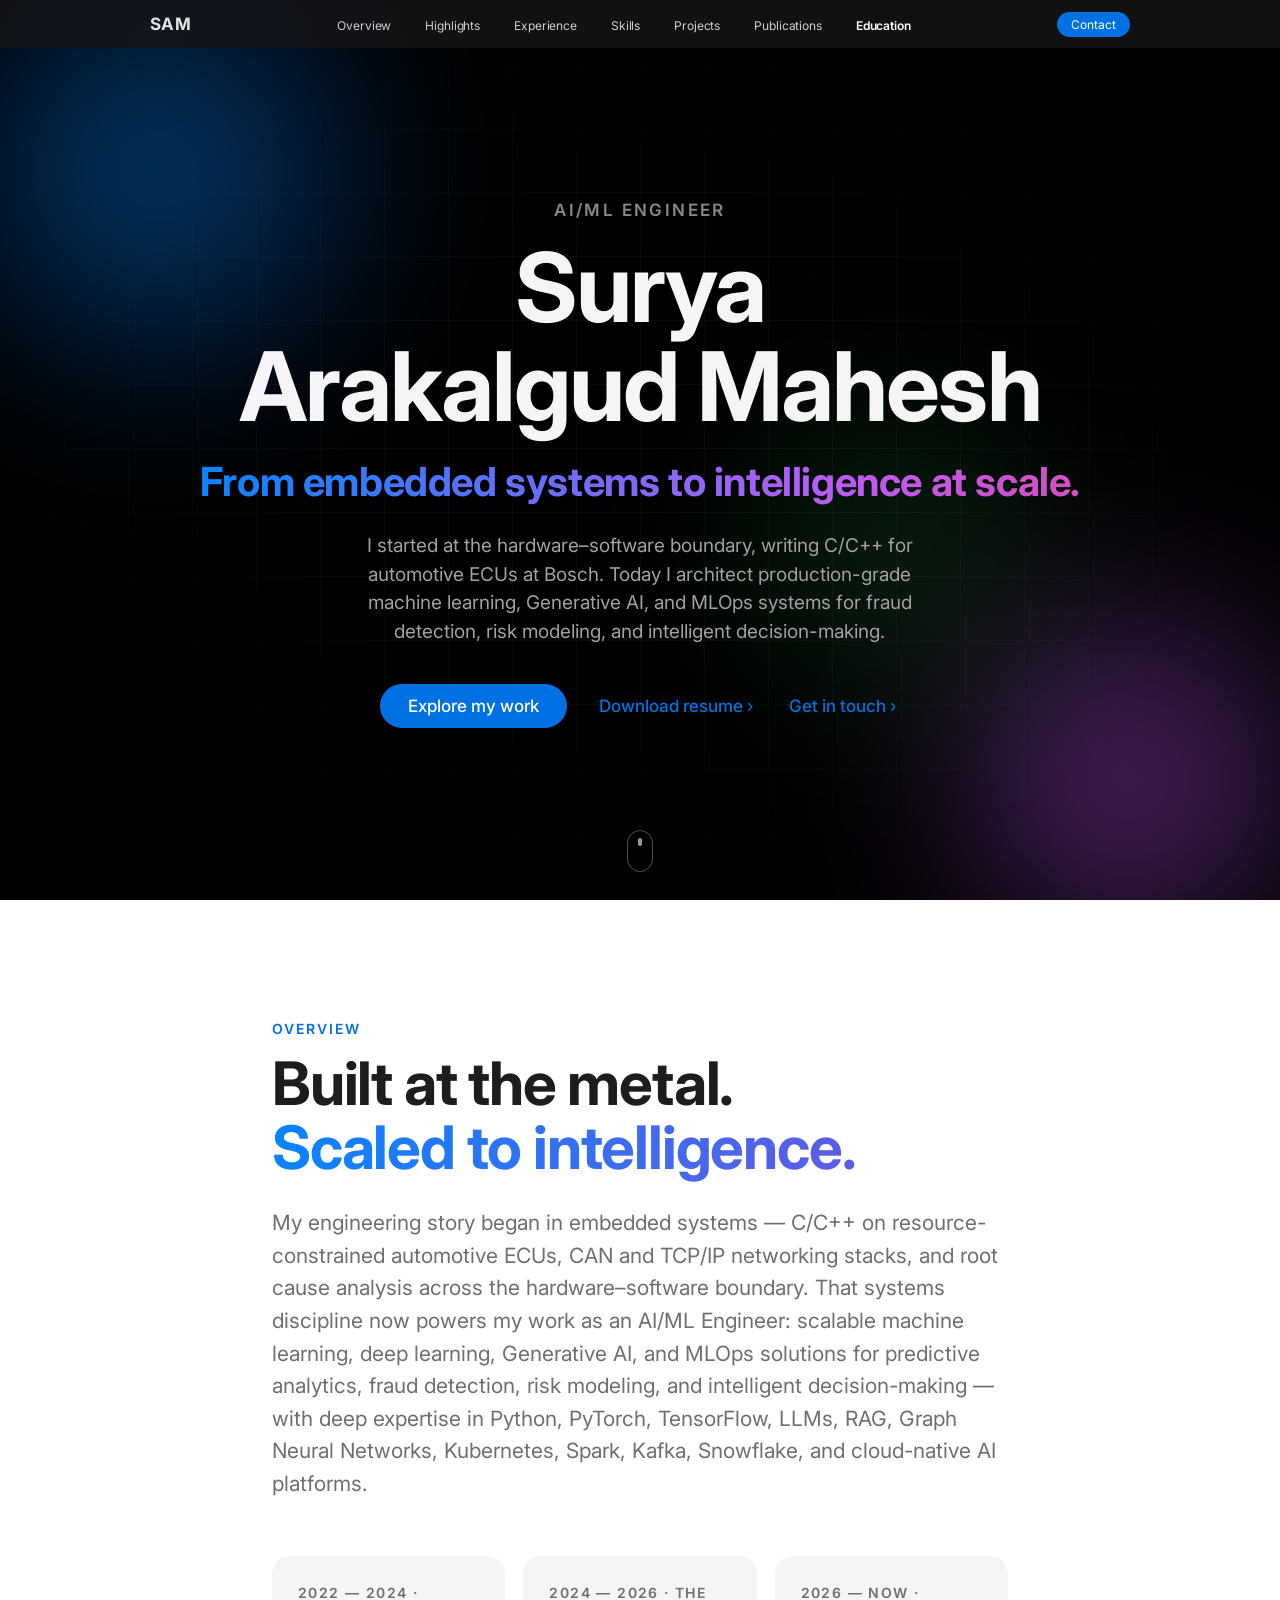
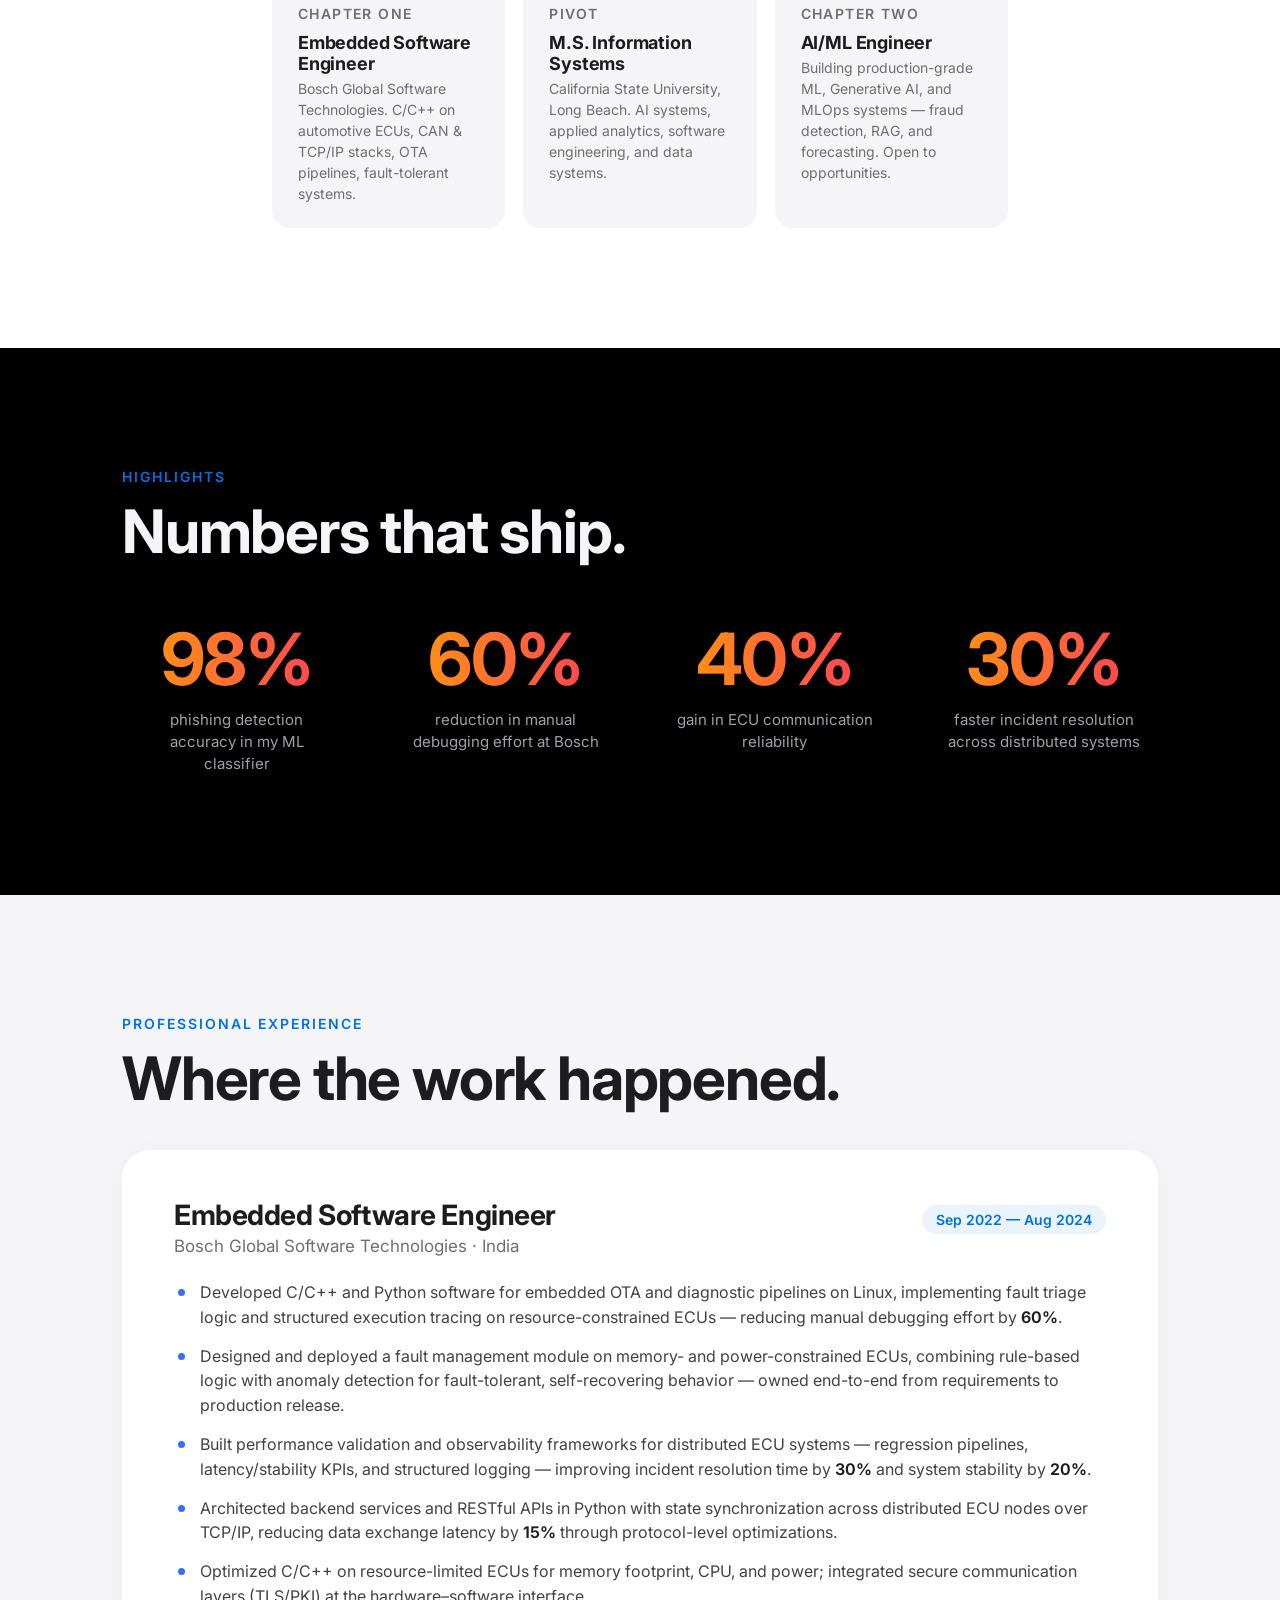
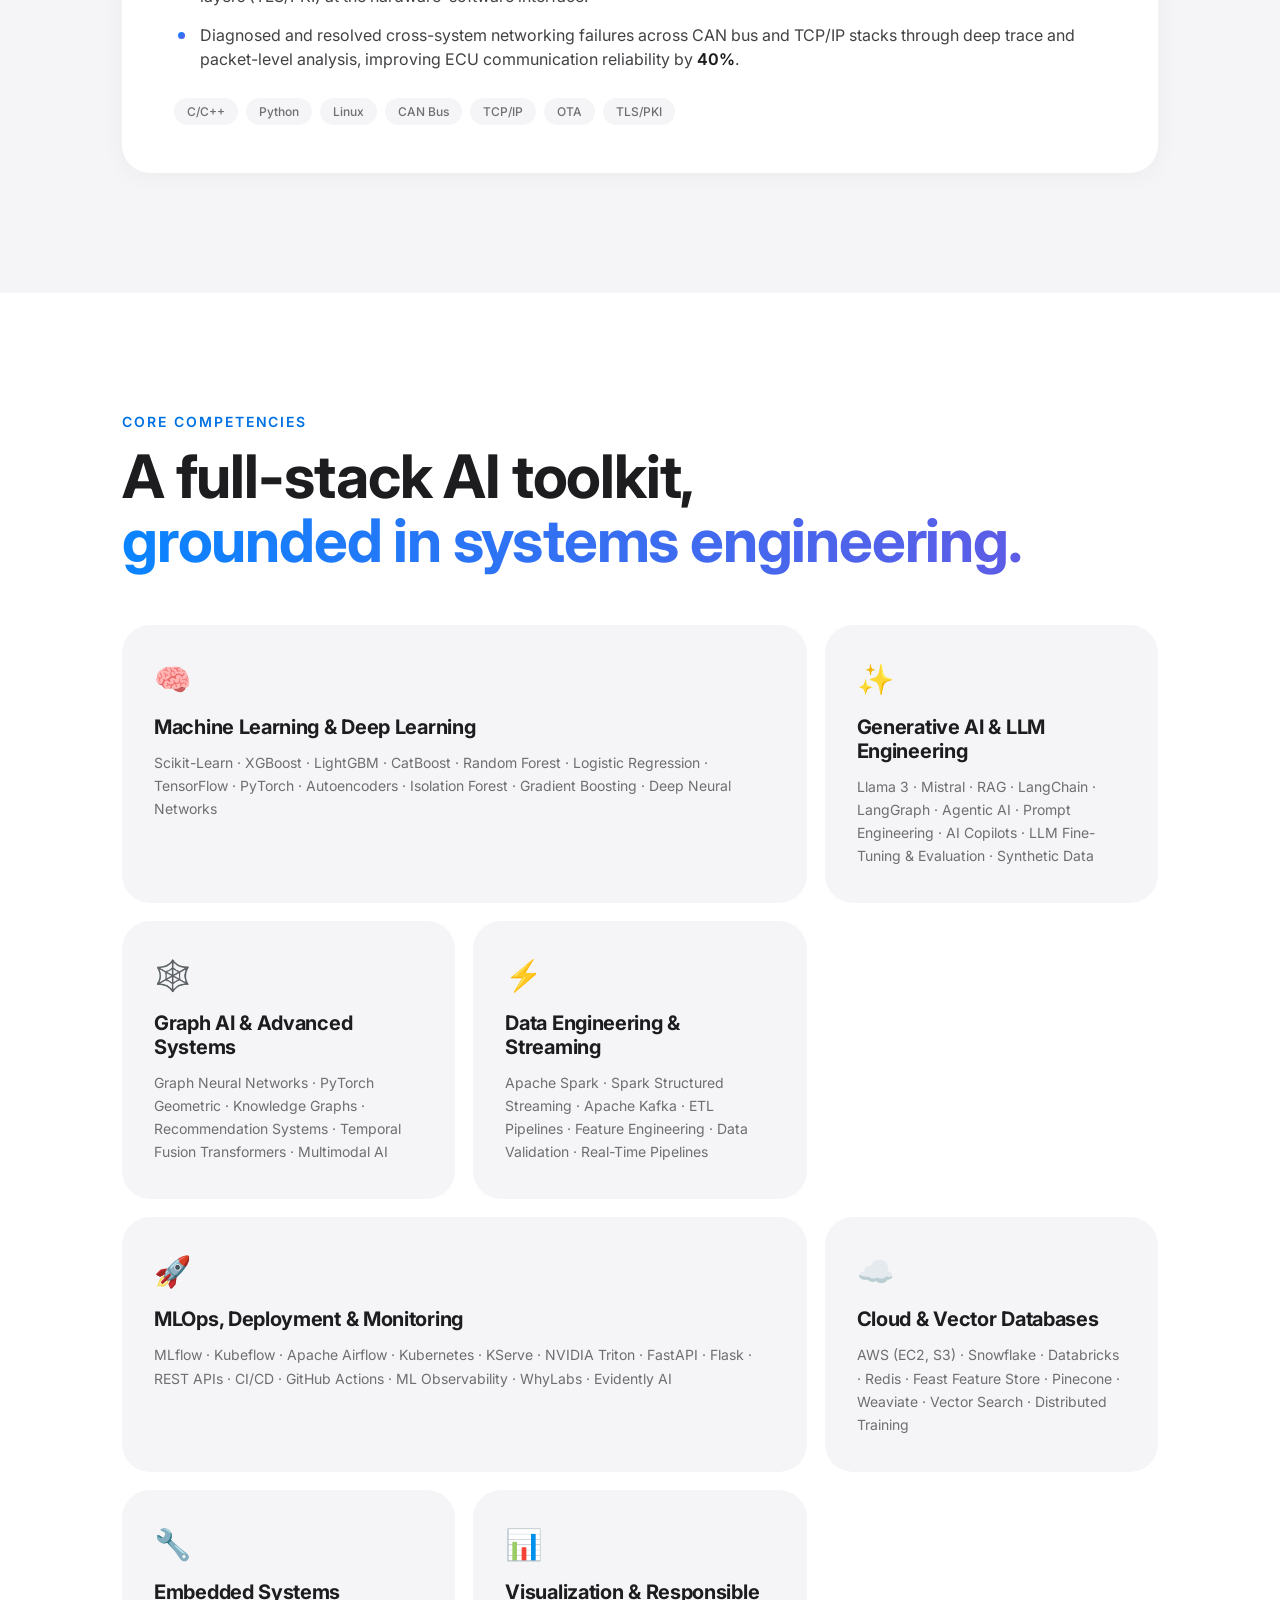
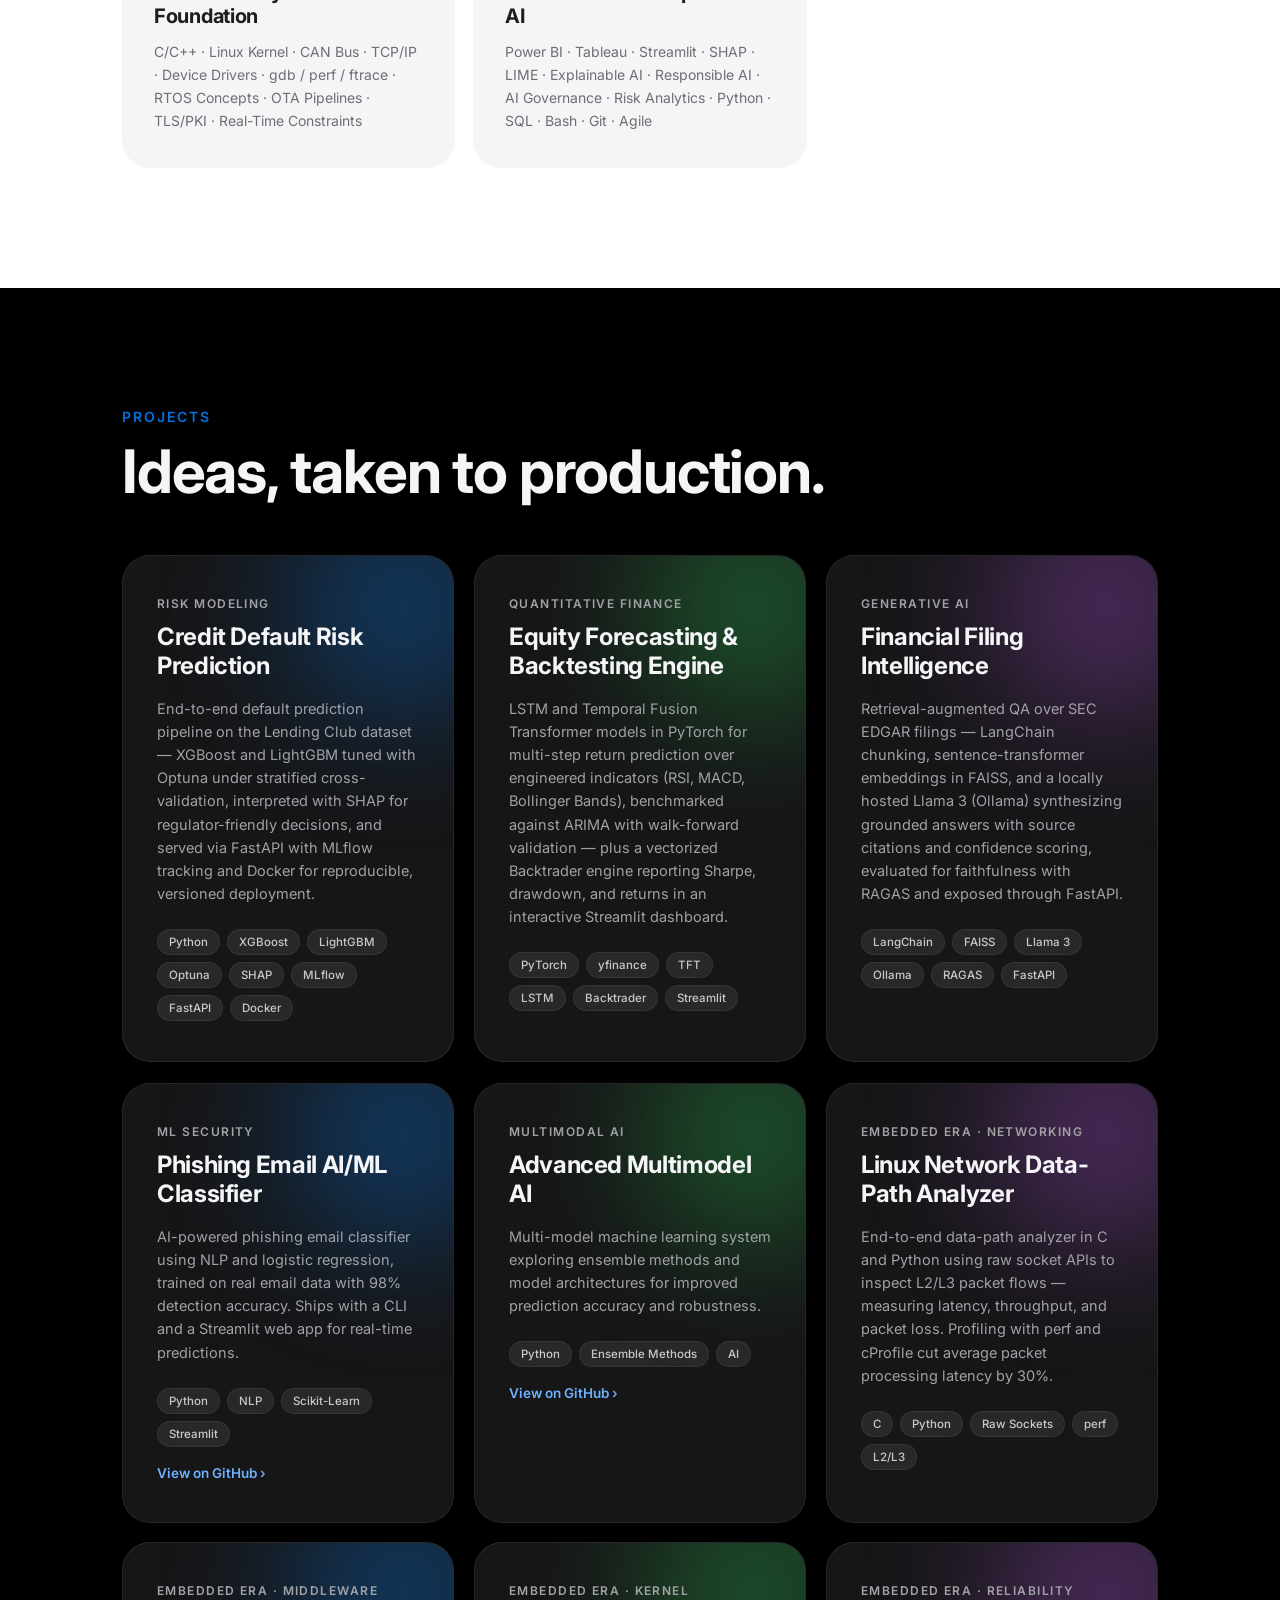
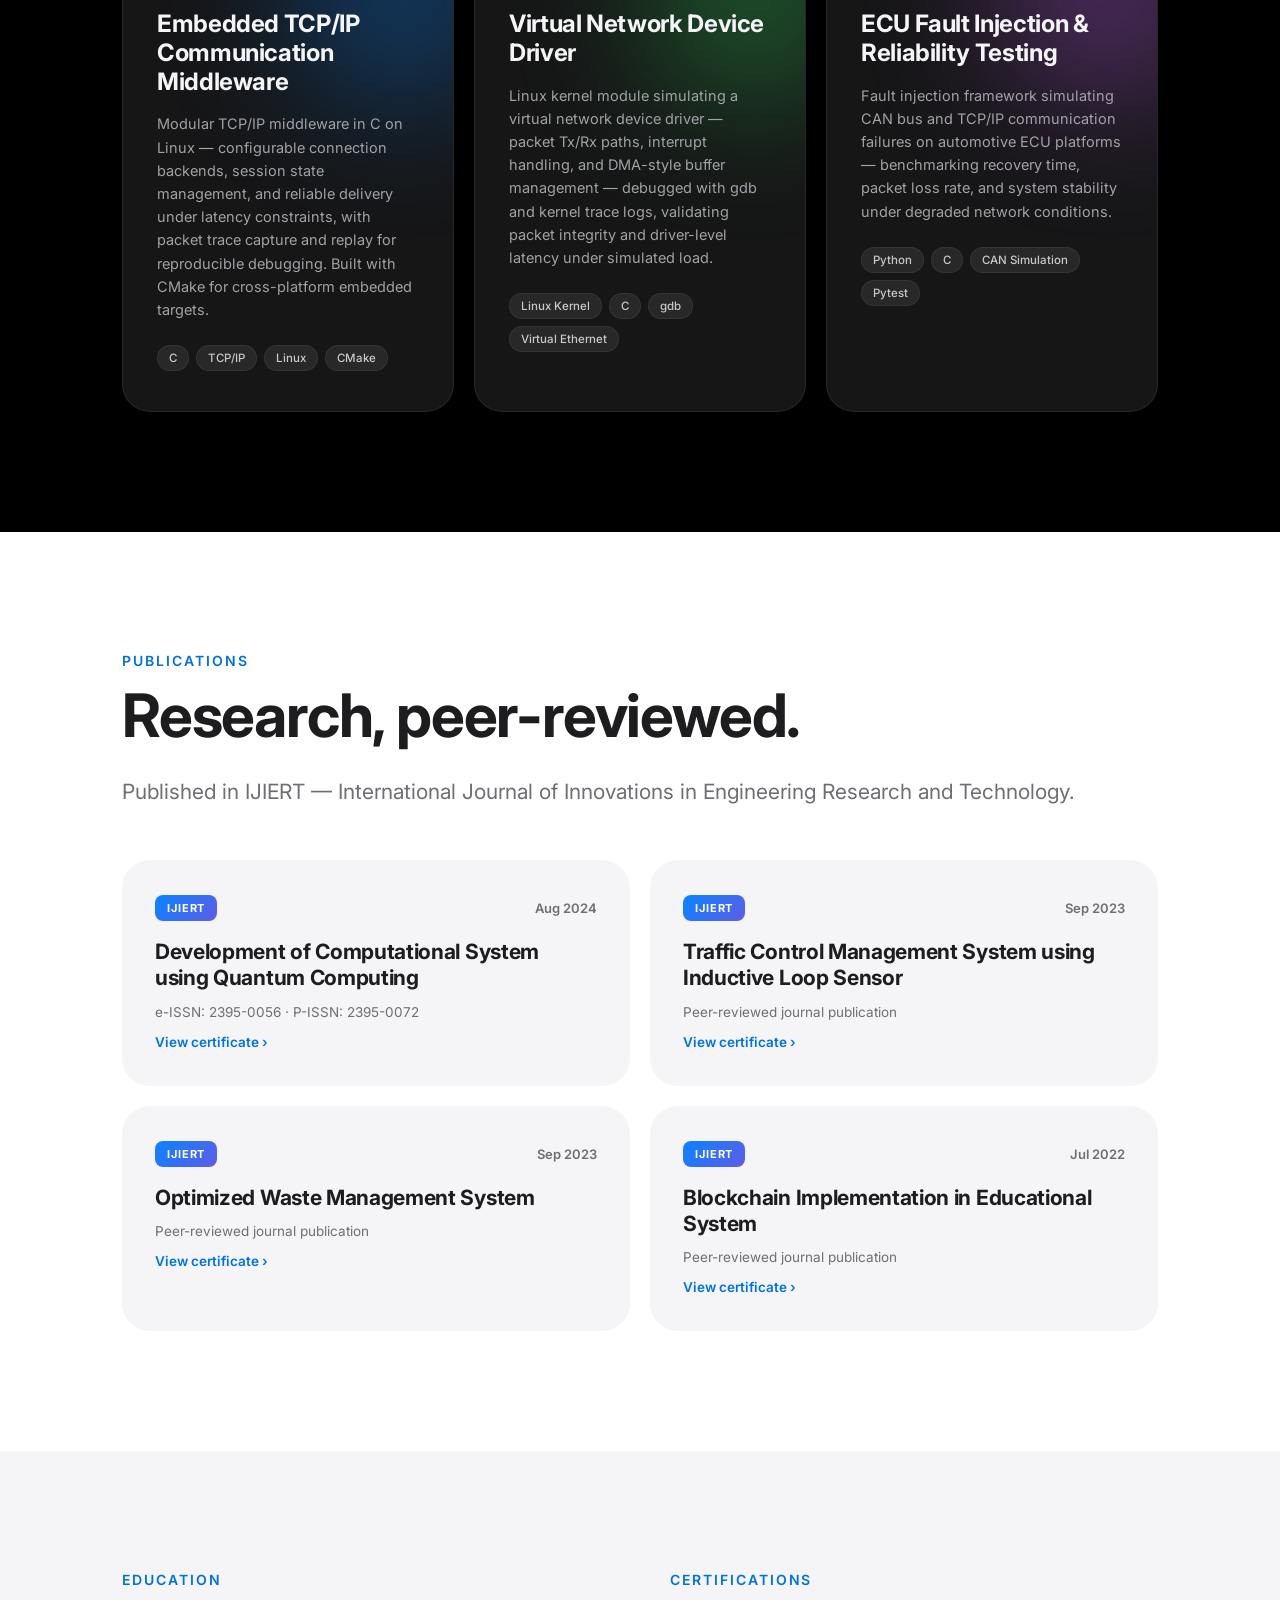
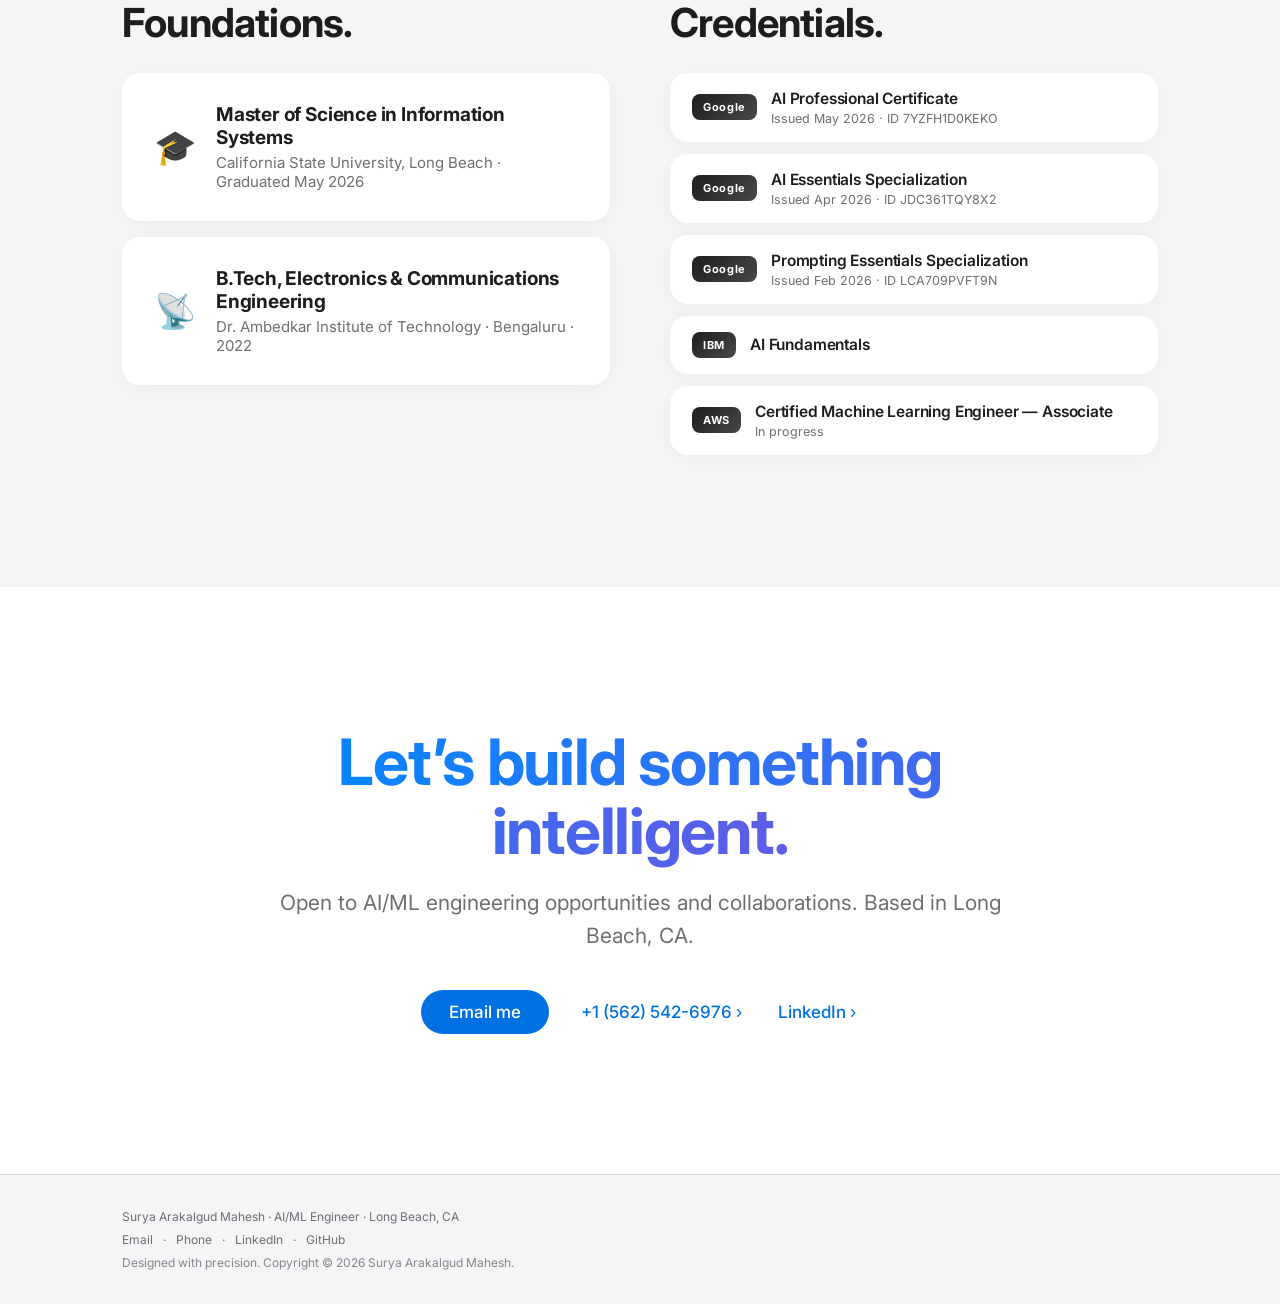
==== commit 76e084c3: "new website" ====
--- a/index.html
+++ b/index.html
@@ -1,2050 +1,512 @@
 <!DOCTYPE html>
 <html lang="en">
 <head>
-  <meta charset="UTF-8">
-  <meta name="viewport" content="width=device-width, initial-scale=1.0">
-  <title>Surya Arakalgud Mahesh | Software Engineer</title>
-  <link rel="preconnect" href="https://fonts.googleapis.com">
-  <link rel="preconnect" href="https://fonts.gstatic.com" crossorigin>
-  <link href="https://fonts.googleapis.com/css2?family=Syne:wght@400;500;600;700;800&family=DM+Sans:ital,wght@0,400;0,500;0,700;1,400&display=swap" rel="stylesheet">
-  <style>
-    :root {
-      /* Updated color palette to match purple tie/pocket square */
-      --bg-primary: #0a0a0f;
-      --bg-secondary: #110f18;
-      --bg-card: #1a1722;
-      --bg-card-hover: #242030;
-      --accent: #a78bfa;
-      --accent-dim: #a78bfa25;
-      --accent-glow: #a78bfa50;
-      --accent-bright: #c4b5fd;
-      --accent-2: #818cf8;
-      --accent-2-dim: #818cf825;
-      --accent-3: #f472b6;
-      --accent-3-dim: #f472b625;
-      --text-primary: #f0f0f5;
-      --text-secondary: #9898a8;
-      --text-muted: #606070;
-      --border: #2a2835;
-      --gradient-1: linear-gradient(135deg, #a78bfa 0%, #818cf8 100%);
-      --gradient-2: linear-gradient(135deg, #818cf8 0%, #6366f1 100%);
-      --gradient-3: linear-gradient(135deg, #f472b6 0%, #ec4899 100%);
-      --font-display: 'Syne', sans-serif;
-      --font-body: 'DM Sans', sans-serif;
-    }
-
-    * {
-      margin: 0;
-      padding: 0;
-      box-sizing: border-box;
-    }
-
-    html {
-      scroll-behavior: smooth;
-    }
-
-    body {
-      font-family: var(--font-body);
-      background: var(--bg-primary);
-      color: var(--text-primary);
-      line-height: 1.7;
-      overflow-x: hidden;
-    }
-
-    ::selection {
-      background: var(--accent);
-      color: var(--bg-primary);
-    }
-
-    ::-webkit-scrollbar {
-      width: 8px;
-    }
-    ::-webkit-scrollbar-track {
-      background: var(--bg-secondary);
-    }
-    ::-webkit-scrollbar-thumb {
-      background: var(--accent-dim);
-      border-radius: 4px;
-    }
-    ::-webkit-scrollbar-thumb:hover {
-      background: var(--accent);
-    }
-
-    /* Progress Bar */
-    .progress-bar {
-      position: fixed;
-      top: 0;
-      left: 0;
-      height: 3px;
-      background: var(--gradient-1);
-      z-index: 9999;
-      transition: width 0.1s ease;
-    }
-
-    /* Navigation */
-    .nav {
-      position: fixed;
-      top: 0;
-      left: 0;
-      right: 0;
-      padding: 1.5rem 3rem;
-      display: flex;
-      justify-content: space-between;
-      align-items: center;
-      z-index: 1000;
-      transition: all 0.4s cubic-bezier(0.4, 0, 0.2, 1);
-    }
-
-    .nav.scrolled {
-      background: rgba(10, 10, 15, 0.95);
-      backdrop-filter: blur(20px);
-      padding: 1rem 3rem;
-      border-bottom: 1px solid var(--border);
-    }
-
-    .nav-logo {
-      font-family: var(--font-display);
-      font-size: 1.5rem;
-      font-weight: 700;
-      color: var(--text-primary);
-      text-decoration: none;
-    }
-
-    .nav-logo span {
-      color: var(--accent);
-    }
-
-    .nav-links {
-      display: flex;
-      gap: 2rem;
-      list-style: none;
-    }
-
-    .nav-links a {
-      color: var(--text-secondary);
-      text-decoration: none;
-      font-size: 0.9rem;
-      font-weight: 500;
-      position: relative;
-      transition: color 0.3s ease;
-    }
-
-    .nav-links a::after {
-      content: '';
-      position: absolute;
-      bottom: -4px;
-      left: 0;
-      width: 0;
-      height: 2px;
-      background: var(--accent);
-      transition: width 0.3s ease;
-    }
-
-    .nav-links a:hover {
-      color: var(--accent);
-    }
-
-    .nav-links a:hover::after {
-      width: 100%;
-    }
-
-    .nav-cta {
-      background: transparent;
-      border: 1px solid var(--accent);
-      color: var(--accent);
-      padding: 0.6rem 1.5rem;
-      border-radius: 30px;
-      font-family: var(--font-body);
-      font-weight: 500;
-      cursor: pointer;
-      transition: all 0.3s ease;
-      text-decoration: none;
-    }
-
-    .nav-cta:hover {
-      background: var(--accent);
-      color: var(--bg-primary);
-      box-shadow: 0 0 30px var(--accent-glow);
-    }
-
-    .menu-toggle {
-      display: none;
-      flex-direction: column;
-      gap: 5px;
-      cursor: pointer;
-      z-index: 1001;
-      background: none;
-      border: none;
-    }
-
-    .menu-toggle span {
-      width: 25px;
-      height: 2px;
-      background: var(--text-primary);
-      transition: all 0.3s ease;
-    }
-
-    /* Mobile Menu */
-    .mobile-menu {
-      display: none;
-      position: fixed;
-      top: 0;
-      left: 0;
-      right: 0;
-      bottom: 0;
-      background: var(--bg-primary);
-      z-index: 999;
-      flex-direction: column;
-      justify-content: center;
-      align-items: center;
-      gap: 2rem;
-      opacity: 0;
-      pointer-events: none;
-      transition: opacity 0.3s ease;
-    }
-
-    .mobile-menu.active {
-      opacity: 1;
-      pointer-events: all;
-    }
-
-    .mobile-menu a {
-      font-family: var(--font-display);
-      font-size: 1.75rem;
-      color: var(--text-primary);
-      text-decoration: none;
-      transition: color 0.3s ease;
-    }
-
-    .mobile-menu a:hover {
-      color: var(--accent);
-    }
-
-    /* Hero Section */
-    .hero {
-      min-height: 100vh;
-      display: flex;
-      align-items: center;
-      position: relative;
-      padding: 0 3rem;
-      overflow: hidden;
-    }
-
-    .hero-bg {
-      position: absolute;
-      inset: 0;
-      z-index: -1;
-    }
-
-    .hero-grid {
-      position: absolute;
-      inset: 0;
-      background-image: 
-        linear-gradient(var(--border) 1px, transparent 1px),
-        linear-gradient(90deg, var(--border) 1px, transparent 1px);
-      background-size: 60px 60px;
-      opacity: 0.3;
-      mask-image: radial-gradient(ellipse at center, black 0%, transparent 70%);
-    }
-
-    .hero-glow {
-      position: absolute;
-      width: 600px;
-      height: 600px;
-      background: radial-gradient(circle, var(--accent-dim) 0%, transparent 70%);
-      top: 50%;
-      right: 10%;
-      transform: translateY(-50%);
-      animation: pulse 8s ease-in-out infinite;
-    }
-
-    .hero-glow-2 {
-      position: absolute;
-      width: 400px;
-      height: 400px;
-      background: radial-gradient(circle, var(--accent-3-dim) 0%, transparent 70%);
-      bottom: 10%;
-      left: 5%;
-      animation: pulse 10s ease-in-out infinite reverse;
-    }
-
-    @keyframes pulse {
-      0%, 100% { opacity: 0.5; transform: translateY(-50%) scale(1); }
-      50% { opacity: 0.8; transform: translateY(-50%) scale(1.1); }
-    }
-
-    .hero-content {
-      max-width: 900px;
-      z-index: 1;
-    }
-
-    .hero-label {
-      display: inline-flex;
-      align-items: center;
-      gap: 0.5rem;
-      padding: 0.5rem 1rem;
-      background: var(--bg-card);
-      border: 1px solid var(--border);
-      border-radius: 30px;
-      font-size: 0.85rem;
-      color: var(--text-secondary);
-      margin-bottom: 2rem;
-      animation: fadeInUp 0.8s ease forwards;
-      opacity: 0;
-    }
-
-    .hero-label .dot {
-      width: 8px;
-      height: 8px;
-      background: #4ade80;
-      border-radius: 50%;
-      animation: blink 2s ease-in-out infinite;
-    }
-
-    @keyframes blink {
-      0%, 100% { opacity: 1; }
-      50% { opacity: 0.4; }
-    }
-
-    .hero-title {
-      font-family: var(--font-display);
-      font-size: clamp(2.5rem, 6vw, 4.5rem);
-      font-weight: 800;
-      line-height: 1.1;
-      margin-bottom: 1.5rem;
-      animation: fadeInUp 0.8s ease 0.1s forwards;
-      opacity: 0;
-    }
-
-    .hero-title .gradient {
-      background: var(--gradient-1);
-      -webkit-background-clip: text;
-      -webkit-text-fill-color: transparent;
-      background-clip: text;
-    }
-
-    .hero-subtitle {
-      font-size: 1.25rem;
-      color: var(--text-secondary);
-      max-width: 750px;
-      margin-bottom: 2.5rem;
-      animation: fadeInUp 0.8s ease 0.2s forwards;
-      opacity: 0;
-    }
-
-    .hero-subtitle strong {
-      color: var(--text-primary);
-    }
-
-    .hero-buttons {
-      display: flex;
-      gap: 1rem;
-      flex-wrap: wrap;
-      animation: fadeInUp 0.8s ease 0.3s forwards;
-      opacity: 0;
-    }
-
-    .btn-primary {
-      display: inline-flex;
-      align-items: center;
-      gap: 0.5rem;
-      padding: 1rem 2rem;
-      background: var(--accent);
-      color: var(--bg-primary);
-      font-family: var(--font-body);
-      font-weight: 600;
-      border: none;
-      border-radius: 8px;
-      cursor: pointer;
-      text-decoration: none;
-      transition: all 0.3s ease;
-    }
-
-    .btn-primary:hover {
-      transform: translateY(-2px);
-      box-shadow: 0 10px 40px var(--accent-glow);
-    }
-
-    .btn-secondary {
-      display: inline-flex;
-      align-items: center;
-      gap: 0.5rem;
-      padding: 1rem 2rem;
-      background: transparent;
-      color: var(--text-primary);
-      font-family: var(--font-body);
-      font-weight: 600;
-      border: 1px solid var(--border);
-      border-radius: 8px;
-      cursor: pointer;
-      text-decoration: none;
-      transition: all 0.3s ease;
-    }
-
-    .btn-secondary:hover {
-      border-color: var(--accent);
-      color: var(--accent);
-    }
-
-    .hero-stats {
-      display: flex;
-      gap: 3rem;
-      margin-top: 4rem;
-      padding-top: 3rem;
-      border-top: 1px solid var(--border);
-      animation: fadeInUp 0.8s ease 0.4s forwards;
-      opacity: 0;
-      flex-wrap: wrap;
-    }
-
-    .stat {
-      text-align: left;
-    }
-
-    .stat-number {
-      font-family: var(--font-display);
-      font-size: 2.5rem;
-      font-weight: 700;
-      color: var(--accent);
-    }
-
-    .stat-label {
-      font-size: 0.9rem;
-      color: var(--text-muted);
-    }
-
-    @keyframes fadeInUp {
-      from {
-        opacity: 0;
-        transform: translateY(30px);
-      }
-      to {
-        opacity: 1;
-        transform: translateY(0);
-      }
-    }
-
-    /* Section Styles */
-    .section {
-      padding: 7rem 3rem;
-      position: relative;
-    }
-
-    .section-header {
-      max-width: 700px;
-      margin-bottom: 4rem;
-    }
-
-    .section-header.center {
-      text-align: center;
-      margin-left: auto;
-      margin-right: auto;
-    }
-
-    .section-label {
-      font-family: var(--font-display);
-      font-size: 0.85rem;
-      font-weight: 600;
-      text-transform: uppercase;
-      letter-spacing: 3px;
-      color: var(--accent);
-      margin-bottom: 1rem;
-    }
-
-    .section-title {
-      font-family: var(--font-display);
-      font-size: clamp(2rem, 4vw, 3rem);
-      font-weight: 700;
-      line-height: 1.2;
-    }
-
-    .section-subtitle {
-      color: var(--text-secondary);
-      font-size: 1.1rem;
-      margin-top: 1rem;
-    }
-
-    /* Value Proposition Section */
-    .value-prop {
-      background: var(--bg-secondary);
-    }
-
-    .value-grid {
-      display: grid;
-      grid-template-columns: repeat(3, 1fr);
-      gap: 2rem;
-    }
-
-    .value-card {
-      background: var(--bg-card);
-      border: 1px solid var(--border);
-      border-radius: 20px;
-      padding: 2.5rem;
-      position: relative;
-      overflow: hidden;
-      transition: all 0.4s ease;
-    }
-
-    .value-card::before {
-      content: '';
-      position: absolute;
-      top: 0;
-      left: 0;
-      right: 0;
-      height: 4px;
-      background: var(--card-gradient);
-      opacity: 0;
-      transition: opacity 0.3s ease;
-    }
-
-    .value-card:hover {
-      border-color: transparent;
-      transform: translateY(-8px);
-    }
-
-    .value-card:hover::before {
-      opacity: 1;
-    }
-
-    .value-card:nth-child(1) { --card-gradient: var(--gradient-1); }
-    .value-card:nth-child(2) { --card-gradient: var(--gradient-2); }
-    .value-card:nth-child(3) { --card-gradient: var(--gradient-3); }
-
-    .value-icon {
-      width: 70px;
-      height: 70px;
-      border-radius: 16px;
-      display: flex;
-      align-items: center;
-      justify-content: center;
-      font-size: 2rem;
-      margin-bottom: 1.5rem;
-    }
-
-    .value-card:nth-child(1) .value-icon {
-      background: linear-gradient(135deg, rgba(167, 139, 250, 0.2) 0%, rgba(129, 140, 248, 0.2) 100%);
-    }
-
-    .value-card:nth-child(2) .value-icon {
-      background: linear-gradient(135deg, rgba(129, 140, 248, 0.2) 0%, rgba(99, 102, 241, 0.2) 100%);
-    }
-
-    .value-card:nth-child(3) .value-icon {
-      background: linear-gradient(135deg, rgba(244, 114, 182, 0.2) 0%, rgba(236, 72, 153, 0.2) 100%);
-    }
-
-    .value-title {
-      font-family: var(--font-display);
-      font-size: 1.4rem;
-      font-weight: 700;
-      margin-bottom: 1rem;
-    }
-
-    .value-description {
-      color: var(--text-secondary);
-      margin-bottom: 1.5rem;
-      line-height: 1.7;
-    }
-
-    .value-skills {
-      display: flex;
-      flex-wrap: wrap;
-      gap: 0.5rem;
-    }
-
-    .value-skill {
-      padding: 0.4rem 0.8rem;
-      background: var(--bg-secondary);
-      border-radius: 20px;
-      font-size: 0.75rem;
-      color: var(--text-secondary);
-    }
-
-    /* About Section */
-    .about-content {
-      display: grid;
-      grid-template-columns: 1fr 1.3fr;
-      gap: 5rem;
-      align-items: center;
-    }
-
-    .about-visual {
-      position: relative;
-    }
-
-    .about-image-wrapper {
-      position: relative;
-      border-radius: 20px;
-      overflow: hidden;
-    }
-
-    .about-image {
-      width: 100%;
-      height: auto;
-      display: block;
-      border-radius: 20px;
-      filter: grayscale(10%);
-      transition: all 0.4s ease;
-    }
-
-    .about-image-wrapper:hover .about-image {
-      filter: grayscale(0%);
-      transform: scale(1.02);
-    }
-
-    .about-image-wrapper::before {
-      content: '';
-      position: absolute;
-      inset: 0;
-      border: 2px solid var(--accent-dim);
-      border-radius: 20px;
-      z-index: 1;
-      pointer-events: none;
-    }
-
-    .about-image-wrapper::after {
-      content: '';
-      position: absolute;
-      inset: 0;
-      background: linear-gradient(180deg, transparent 60%, rgba(10, 10, 15, 0.8) 100%);
-      border-radius: 20px;
-      z-index: 1;
-      pointer-events: none;
-    }
-
-    .about-decorator {
-      position: absolute;
-      width: 100%;
-      height: 100%;
-      border: 2px solid var(--accent);
-      border-radius: 20px;
-      top: 20px;
-      left: 20px;
-      z-index: -1;
-      opacity: 0.5;
-    }
-
-    .about-badges {
-      position: absolute;
-      bottom: -20px;
-      left: 50%;
-      transform: translateX(-50%);
-      display: flex;
-      gap: 1rem;
-      z-index: 2;
-    }
-
-    .about-badge {
-      padding: 0.75rem 1.25rem;
-      background: var(--bg-card);
-      border: 1px solid var(--border);
-      border-radius: 30px;
-      font-size: 0.85rem;
-      font-weight: 500;
-      color: var(--text-primary);
-      white-space: nowrap;
-      backdrop-filter: blur(10px);
-    }
-
-    .about-badge span {
-      color: var(--accent);
-    }
-
-    .about-text p {
-      color: var(--text-secondary);
-      font-size: 1.05rem;
-      margin-bottom: 1.5rem;
-    }
-
-    .about-text p strong {
-      color: var(--text-primary);
-    }
-
-    .about-highlight {
-      display: flex;
-      gap: 1rem;
-      padding: 1.5rem;
-      background: var(--bg-card);
-      border: 1px solid var(--border);
-      border-left: 4px solid var(--accent);
-      border-radius: 0 12px 12px 0;
-      margin-top: 2rem;
-    }
-
-    .about-highlight-icon {
-      font-size: 1.5rem;
-    }
-
-    .about-highlight-text {
-      color: var(--text-secondary);
-    }
-
-    .about-highlight-text strong {
-      color: var(--accent);
-    }
-
-    /* Experience Section */
-    .experience {
-      background: var(--bg-secondary);
-    }
-
-    .experience-card {
-      background: var(--bg-card);
-      border: 1px solid var(--border);
-      border-radius: 20px;
-      padding: 3rem;
-      position: relative;
-      overflow: hidden;
-      transition: all 0.4s ease;
-    }
-
-    .experience-card::before {
-      content: '';
-      position: absolute;
-      top: 0;
-      left: 0;
-      width: 4px;
-      height: 100%;
-      background: var(--gradient-1);
-    }
-
-    .experience-card:hover {
-      border-color: var(--accent-dim);
-    }
-
-    .experience-header {
-      display: flex;
-      justify-content: space-between;
-      align-items: flex-start;
-      margin-bottom: 2rem;
-      flex-wrap: wrap;
-      gap: 1rem;
-    }
-
-    .experience-company {
-      font-family: var(--font-display);
-      font-size: 1.5rem;
-      font-weight: 700;
-      margin-bottom: 0.5rem;
-    }
-
-    .experience-role {
-      color: var(--accent);
-      font-weight: 500;
-    }
-
-    .experience-duration {
-      background: var(--bg-secondary);
-      padding: 0.5rem 1rem;
-      border-radius: 20px;
-      font-size: 0.85rem;
-      color: var(--text-secondary);
-    }
-
-    .experience-grid {
-      display: grid;
-      grid-template-columns: repeat(auto-fit, minmax(280px, 1fr));
-      gap: 1.25rem;
-    }
-
-    .experience-item {
-      display: flex;
-      gap: 1rem;
-      padding: 1rem;
-      background: var(--bg-secondary);
-      border-radius: 12px;
-      transition: all 0.3s ease;
-    }
-
-    .experience-item:hover {
-      background: var(--bg-card-hover);
-    }
-
-    .experience-item-icon {
-      width: 40px;
-      height: 40px;
-      background: var(--accent-dim);
-      border-radius: 10px;
-      display: flex;
-      align-items: center;
-      justify-content: center;
-      flex-shrink: 0;
-    }
-
-    .experience-item-content h4 {
-      font-family: var(--font-display);
-      font-size: 0.9rem;
-      font-weight: 600;
-      margin-bottom: 0.25rem;
-    }
-
-    .experience-item-content p {
-      font-size: 0.8rem;
-      color: var(--text-secondary);
-    }
-
-    .experience-metric {
-      color: var(--accent);
-      font-weight: 600;
-    }
-
-    /* Projects Section */
-    .projects-grid {
-      display: grid;
-      grid-template-columns: repeat(auto-fit, minmax(320px, 1fr));
-      gap: 1.5rem;
-    }
-
-    .project-card {
-      background: var(--bg-card);
-      border: 1px solid var(--border);
-      border-radius: 16px;
-      padding: 2rem;
-      transition: all 0.4s ease;
-      position: relative;
-      overflow: hidden;
-    }
-
-    .project-card::before {
-      content: '';
-      position: absolute;
-      top: 0;
-      left: 0;
-      right: 0;
-      height: 3px;
-      background: var(--project-gradient);
-      transform: scaleX(0);
-      transition: transform 0.3s ease;
-    }
-
-    .project-card:hover {
-      border-color: var(--accent-dim);
-      transform: translateY(-5px);
-    }
-
-    .project-card:hover::before {
-      transform: scaleX(1);
-    }
-
-    .project-card:nth-child(1) { --project-gradient: var(--gradient-1); }
-    .project-card:nth-child(2) { --project-gradient: var(--gradient-2); }
-    .project-card:nth-child(3) { --project-gradient: var(--gradient-3); }
-    .project-card:nth-child(4) { --project-gradient: var(--gradient-1); }
-    .project-card:nth-child(5) { --project-gradient: var(--gradient-2); }
-
-    .project-link {
-      display: inline-flex;
-      align-items: center;
-      gap: 0.5rem;
-      margin-top: 1rem;
-      color: var(--accent);
-      text-decoration: none;
-      font-weight: 500;
-      font-size: 0.9rem;
-      transition: gap 0.3s ease;
-    }
-
-    .project-link:hover {
-      gap: 0.75rem;
-    }
-
-    .project-icon {
-      width: 50px;
-      height: 50px;
-      border-radius: 12px;
-      display: flex;
-      align-items: center;
-      justify-content: center;
-      font-size: 1.5rem;
-      margin-bottom: 1.25rem;
-      background: var(--accent-dim);
-    }
-
-    .project-title {
-      font-family: var(--font-display);
-      font-size: 1.1rem;
-      font-weight: 600;
-      margin-bottom: 0.75rem;
-    }
-
-    .project-description {
-      color: var(--text-secondary);
-      font-size: 0.9rem;
-      margin-bottom: 1.25rem;
-      line-height: 1.6;
-    }
-
-    .project-tags {
-      display: flex;
-      flex-wrap: wrap;
-      gap: 0.5rem;
-    }
-
-    .project-tag {
-      padding: 0.3rem 0.7rem;
-      background: var(--bg-secondary);
-      border-radius: 15px;
-      font-size: 0.7rem;
-      color: var(--text-muted);
-    }
-
-    /* Skills Section */
-    .skills {
-      background: var(--bg-secondary);
-    }
-
-    .skills-mega-grid {
-      display: grid;
-      grid-template-columns: repeat(auto-fit, minmax(300px, 1fr));
-      gap: 1.5rem;
-    }
-
-    .skill-category {
-      background: var(--bg-card);
-      border: 1px solid var(--border);
-      border-radius: 16px;
-      padding: 1.5rem;
-      transition: all 0.3s ease;
-    }
-
-    .skill-category:hover {
-      border-color: var(--accent-dim);
-    }
-
-    .skill-category-header {
-      display: flex;
-      align-items: center;
-      gap: 0.75rem;
-      margin-bottom: 1rem;
-    }
-
-    .skill-category-icon {
-      width: 36px;
-      height: 36px;
-      background: var(--accent-dim);
-      border-radius: 8px;
-      display: flex;
-      align-items: center;
-      justify-content: center;
-    }
-
-    .skill-category-title {
-      font-family: var(--font-display);
-      font-weight: 600;
-      font-size: 0.95rem;
-    }
-
-    .skill-bars {
-      display: flex;
-      flex-direction: column;
-      gap: 0.9rem;
-    }
-
-    .skill-bar {
-      position: relative;
-    }
-
-    .skill-bar-header {
-      display: flex;
-      justify-content: space-between;
-      margin-bottom: 0.35rem;
-      font-size: 0.8rem;
-    }
-
-    .skill-bar-name {
-      color: var(--text-primary);
-    }
-
-    .skill-bar-percent {
-      color: var(--accent);
-      font-weight: 600;
-    }
-
-    .skill-bar-track {
-      height: 5px;
-      background: var(--bg-secondary);
-      border-radius: 3px;
-      overflow: hidden;
-    }
-
-    .skill-bar-fill {
-      height: 100%;
-      border-radius: 3px;
-      width: 0;
-      transition: width 1.5s cubic-bezier(0.4, 0, 0.2, 1);
-    }
-
-    .skill-bar-fill.gradient-1 { background: var(--gradient-1); }
-    .skill-bar-fill.gradient-2 { background: var(--gradient-2); }
-    .skill-bar-fill.gradient-3 { background: var(--gradient-3); }
-
-    .skill-tags {
-      display: flex;
-      flex-wrap: wrap;
-      gap: 0.4rem;
-    }
-
-    .skill-tag {
-      padding: 0.35rem 0.7rem;
-      background: var(--bg-secondary);
-      border: 1px solid var(--border);
-      border-radius: 15px;
-      font-size: 0.75rem;
-      color: var(--text-secondary);
-      transition: all 0.3s ease;
-    }
-
-    .skill-tag:hover {
-      border-color: var(--accent);
-      color: var(--accent);
-    }
-
-    /* Education Section */
-    .education-grid {
-      display: grid;
-      grid-template-columns: repeat(auto-fit, minmax(350px, 1fr));
-      gap: 2rem;
-    }
-
-    .education-card {
-      background: var(--bg-card);
-      border: 1px solid var(--border);
-      border-radius: 20px;
-      padding: 2.5rem;
-      transition: all 0.4s ease;
-    }
-
-    .education-card:hover {
-      border-color: var(--accent-dim);
-      transform: translateY(-5px);
-    }
-
-    .education-icon {
-      width: 60px;
-      height: 60px;
-      background: var(--accent-dim);
-      border-radius: 15px;
-      display: flex;
-      align-items: center;
-      justify-content: center;
-      font-size: 1.75rem;
-      margin-bottom: 1.5rem;
-    }
-
-    .education-degree {
-      font-family: var(--font-display);
-      font-size: 1.2rem;
-      font-weight: 600;
-      margin-bottom: 0.5rem;
-    }
-
-    .education-school {
-      color: var(--accent);
-      font-weight: 500;
-      margin-bottom: 0.5rem;
-    }
-
-    .education-details {
-      color: var(--text-muted);
-      font-size: 0.9rem;
-      margin-bottom: 1rem;
-    }
-
-    .education-coursework {
-      padding-top: 1rem;
-      border-top: 1px solid var(--border);
-    }
-
-    .education-coursework h4 {
-      font-size: 0.8rem;
-      color: var(--text-muted);
-      margin-bottom: 0.75rem;
-      text-transform: uppercase;
-      letter-spacing: 1px;
-    }
-
-    .coursework-tags {
-      display: flex;
-      flex-wrap: wrap;
-      gap: 0.4rem;
-    }
-
-    .coursework-tag {
-      padding: 0.3rem 0.6rem;
-      background: var(--bg-secondary);
-      border-radius: 12px;
-      font-size: 0.7rem;
-      color: var(--text-secondary);
-    }
-
-    /* Publications Section */
-    .publications {
-      background: var(--bg-secondary);
-    }
-
-    .publications-grid {
-      display: grid;
-      grid-template-columns: repeat(auto-fit, minmax(280px, 1fr));
-      gap: 1.5rem;
-    }
-
-    .publication-card {
-      background: var(--bg-card);
-      border: 1px solid var(--border);
-      border-radius: 16px;
-      padding: 1.75rem;
-      transition: all 0.4s ease;
-      display: flex;
-      flex-direction: column;
-      position: relative;
-      overflow: hidden;
-    }
-
-    .publication-card::before {
-      content: '';
-      position: absolute;
-      top: 0;
-      left: 0;
-      right: 0;
-      height: 3px;
-      background: var(--gradient-1);
-      transform: scaleX(0);
-      transition: transform 0.3s ease;
-    }
-
-    .publication-card:hover {
-      border-color: var(--accent-dim);
-      transform: translateY(-5px);
-    }
-
-    .publication-card:hover::before {
-      transform: scaleX(1);
-    }
-
-    .publication-year {
-      display: inline-block;
-      padding: 0.25rem 0.7rem;
-      background: var(--accent-dim);
-      border-radius: 15px;
-      font-size: 0.7rem;
-      font-weight: 600;
-      color: var(--accent);
-      margin-bottom: 1rem;
-      width: fit-content;
-    }
-
-    .publication-title {
-      font-family: var(--font-display);
-      font-size: 1rem;
-      font-weight: 600;
-      margin-bottom: 0.5rem;
-      line-height: 1.4;
-    }
-
-    .publication-journal {
-      color: var(--text-muted);
-      font-size: 0.8rem;
-      margin-bottom: 1rem;
-    }
-
-    .publication-link {
-      margin-top: auto;
-      color: var(--accent);
-      text-decoration: none;
-      font-weight: 500;
-      font-size: 0.85rem;
-      display: inline-flex;
-      align-items: center;
-      gap: 0.5rem;
-      transition: gap 0.3s ease;
-    }
-
-    .publication-link:hover {
-      gap: 0.75rem;
-    }
-
-    /* Activities Section */
-    .activities-grid {
-      display: grid;
-      grid-template-columns: repeat(auto-fit, minmax(300px, 1fr));
-      gap: 1.5rem;
-    }
-
-    .activity-card {
-      display: flex;
-      gap: 1.25rem;
-      padding: 1.5rem;
-      background: var(--bg-card);
-      border: 1px solid var(--border);
-      border-radius: 12px;
-      transition: all 0.3s ease;
-    }
-
-    .activity-card:hover {
-      border-color: var(--accent-dim);
-    }
-
-    .activity-icon {
-      width: 50px;
-      height: 50px;
-      background: var(--accent-dim);
-      border-radius: 12px;
-      display: flex;
-      align-items: center;
-      justify-content: center;
-      font-size: 1.25rem;
-      flex-shrink: 0;
-    }
-
-    .activity-content h4 {
-      font-family: var(--font-display);
-      font-weight: 600;
-      margin-bottom: 0.25rem;
-    }
-
-    .activity-content p {
-      color: var(--text-secondary);
-      font-size: 0.9rem;
-    }
-
-    .activity-content a {
-      color: var(--accent);
-      text-decoration: none;
-      font-size: 0.85rem;
-    }
-
-    /* Contact Section */
-    .contact-grid {
-      display: grid;
-      grid-template-columns: 1.2fr 1fr;
-      gap: 4rem;
-    }
-
-    .contact-info h3 {
-      font-family: var(--font-display);
-      font-size: 2.5rem;
-      font-weight: 700;
-      margin-bottom: 1rem;
-    }
-
-    .contact-info > p {
-      color: var(--text-secondary);
-      font-size: 1.1rem;
-      margin-bottom: 2.5rem;
-    }
-
-    .contact-methods {
-      display: flex;
-      flex-direction: column;
-      gap: 1.25rem;
-    }
-
-    .contact-method {
-      display: flex;
-      align-items: center;
-      gap: 1rem;
-      color: var(--text-primary);
-      text-decoration: none;
-      transition: color 0.3s ease;
-    }
-
-    .contact-method:hover {
-      color: var(--accent);
-    }
-
-    .contact-method-icon {
-      width: 50px;
-      height: 50px;
-      background: var(--bg-card);
-      border: 1px solid var(--border);
-      border-radius: 12px;
-      display: flex;
-      align-items: center;
-      justify-content: center;
-      font-size: 1.25rem;
-      transition: all 0.3s ease;
-    }
-
-    .contact-method:hover .contact-method-icon {
-      border-color: var(--accent);
-      background: var(--accent-dim);
-    }
-
-    .contact-cta {
-      background: var(--bg-card);
-      border: 1px solid var(--border);
-      border-radius: 20px;
-      padding: 3rem;
-      display: flex;
-      flex-direction: column;
-      justify-content: center;
-    }
-
-    .contact-cta h3 {
-      font-family: var(--font-display);
-      font-size: 1.5rem;
-      font-weight: 700;
-      margin-bottom: 1rem;
-    }
-
-    .contact-cta p {
-      color: var(--text-secondary);
-      margin-bottom: 2rem;
-    }
-
-    /* Footer */
-    .footer {
-      padding: 3rem;
-      border-top: 1px solid var(--border);
-    }
-
-    .footer-content {
-      display: flex;
-      justify-content: space-between;
-      align-items: center;
-      flex-wrap: wrap;
-      gap: 1.5rem;
-    }
-
-    .footer-logo {
-      font-family: var(--font-display);
-      font-weight: 700;
-      font-size: 1.25rem;
-    }
-
-    .footer-logo span {
-      color: var(--accent);
-    }
-
-    .footer-links {
-      display: flex;
-      gap: 2rem;
-    }
-
-    .footer-links a {
-      color: var(--text-secondary);
-      text-decoration: none;
-      transition: color 0.3s ease;
-    }
-
-    .footer-links a:hover {
-      color: var(--accent);
-    }
-
-    .footer-copy {
-      color: var(--text-muted);
-      font-size: 0.9rem;
-    }
-
-    /* Animations */
-    .reveal {
-      opacity: 0;
-      transform: translateY(40px);
-      transition: all 0.8s cubic-bezier(0.4, 0, 0.2, 1);
-    }
-
-    .reveal.visible {
-      opacity: 1;
-      transform: translateY(0);
-    }
-
-    /* Responsive */
-    @media (max-width: 1024px) {
-      .section {
-        padding: 5rem 2rem;
-      }
-
-      .hero {
-        padding: 0 2rem;
-      }
-
-      .value-grid {
-        grid-template-columns: 1fr;
-      }
-
-      .about-content {
-        grid-template-columns: 1fr;
-        gap: 4rem;
-      }
-
-      .about-visual {
-        max-width: 400px;
-        margin: 0 auto;
-      }
-
-      .contact-grid {
-        grid-template-columns: 1fr;
-      }
-    }
-
-    @media (max-width: 768px) {
-      .nav {
-        padding: 1rem 1.5rem;
-      }
-
-      .nav-links, .nav-cta {
-        display: none;
-      }
-
-      .menu-toggle {
-        display: flex;
-      }
-
-      .mobile-menu {
-        display: flex;
-      }
-
-      .hero-title {
-        font-size: 2rem;
-      }
-
-      .hero-stats {
-        gap: 1.5rem;
-      }
-
-      .stat-number {
-        font-size: 2rem;
-      }
-
-      .hero-buttons {
-        flex-direction: column;
-      }
-
-      .about-badges {
-        flex-direction: column;
-        align-items: center;
-        gap: 0.5rem;
-      }
-
-      .experience-grid {
-        grid-template-columns: 1fr;
-      }
-
-      .skills-mega-grid {
-        grid-template-columns: 1fr;
-      }
-
-      .footer-content {
-        flex-direction: column;
-        text-align: center;
-      }
-    }
-  </style>
+  <meta charset="UTF-8" />
+  <meta name="viewport" content="width=device-width, initial-scale=1.0" />
+  <meta name="description" content="Surya Arakalgud Mahesh — AI/ML Engineer with embedded systems roots. From C/C++ on automotive ECUs to production-grade machine learning, Generative AI, and MLOps." />
+  <title>Surya Arakalgud Mahesh — AI/ML Engineer</title>
+  <link rel="preconnect" href="https://fonts.googleapis.com" />
+  <link rel="preconnect" href="https://fonts.gstatic.com" crossorigin />
+  <link href="https://fonts.googleapis.com/css2?family=Inter:wght@400;500;600;700;800&display=swap" rel="stylesheet" />
+  <link rel="stylesheet" href="styles.css" />
   <!-- Google tag (gtag.js) -->
-<script async src="https://www.googletagmanager.com/gtag/js?id=G-FGE25TF4GP"></script>
-<script>
-  window.dataLayer = window.dataLayer || [];
-  function gtag(){dataLayer.push(arguments);}
-  gtag('js', new Date());
-
-  gtag('config', 'G-FGE25TF4GP');
-</script>
+  <script async src="https://www.googletagmanager.com/gtag/js?id=G-FGE25TF4GP"></script>
+  <script>
+    window.dataLayer = window.dataLayer || [];
+    function gtag(){dataLayer.push(arguments);}
+    gtag('js', new Date());
+    gtag('config', 'G-FGE25TF4GP');
+  </script>
 </head>
 <body>
-  <!-- Progress Bar -->
-  <div class="progress-bar" id="progressBar"></div>
-
-  <!-- Navigation -->
-  <nav class="nav" id="nav">
-    <a href="#" class="nav-logo">S<span>.</span>AM</a>
-    <ul class="nav-links">
-      <li><a href="#value">What I Do</a></li>
-      <li><a href="#experience">Experience</a></li>
-      <li><a href="#projects">Projects</a></li>
-      <li><a href="#skills">Skills</a></li>
-      <li><a href="#education">Education</a></li>
-      
-    </ul>
-    <a href="#contact" class="nav-cta">Let's Connect</a>
-    <button class="menu-toggle" id="menuToggle" aria-label="Toggle menu">
-      <span></span>
-      <span></span>
-      <span></span>
-    </button>
+
+  <!-- ===== Global Nav (Apple-style frosted bar) ===== -->
+  <div class="scroll-progress" id="scrollProgress" aria-hidden="true"></div>
+
+  <nav class="globalnav" id="globalnav">
+    <div class="globalnav-content">
+      <a href="#top" class="globalnav-logo">SAM</a>
+      <ul class="globalnav-list">
+        <li><a href="#overview">Overview</a></li>
+        <li><a href="#highlights">Highlights</a></li>
+        <li><a href="#experience">Experience</a></li>
+        <li><a href="#skills">Skills</a></li>
+        <li><a href="#projects">Projects</a></li>
+        <li><a href="#publications">Publications</a></li>
+        <li><a href="#education">Education</a></li>
+      </ul>
+      <a href="mailto:suryaarakalgudmahesh@gmail.com" class="globalnav-cta">Contact</a>
+      <button class="globalnav-menu" id="menuToggle" aria-label="Open menu">
+        <span></span><span></span>
+      </button>
+    </div>
+    <div class="mobile-menu" id="mobileMenu">
+      <a href="#overview">Overview</a>
+      <a href="#highlights">Highlights</a>
+      <a href="#experience">Experience</a>
+      <a href="#skills">Skills</a>
+      <a href="#projects">Projects</a>
+      <a href="#publications">Publications</a>
+      <a href="#education">Education</a>
+      <a href="mailto:suryaarakalgudmahesh@gmail.com">Contact</a>
+    </div>
   </nav>
 
-  <!-- Mobile Menu -->
-  <div class="mobile-menu" id="mobileMenu">
-    <a href="#value">What I Do</a>
-    <a href="#experience">Experience</a>
-    <a href="#projects">Projects</a>
-    <a href="#skills">Skills</a>
-    <a href="#education">Education</a>
-    <a href="#contact">Contact</a>
-  </div>
-
-  <!-- Hero Section -->
-  <section class="hero">
-    <div class="hero-bg">
-      <div class="hero-grid"></div>
-      <div class="hero-glow"></div>
-      <div class="hero-glow-2"></div>
+  <!-- ===== Hero ===== -->
+  <header class="hero" id="top">
+    <div class="hero-bg" aria-hidden="true">
+      <div class="orb orb-1"></div>
+      <div class="orb orb-2"></div>
+      <div class="orb orb-3"></div>
+      <div class="grid-overlay"></div>
     </div>
     <div class="hero-content">
-      <div class="hero-label">
-        <span class="dot"></span>
-        Open to opportunities
-      </div>
-      <h1 class="hero-title">
-        Building <span class="gradient">Reliable Backend Systems</span><br>
-        for Real-World Impact
-      </h1>
-      <p class="hero-subtitle">
-        I'm <strong>Surya Arakalgud Mahesh</strong> — a <strong>Software Engineer</strong> with 3 years of experience building backend systems and low-level, real-time automotive software. I work across <strong>Python</strong>, <strong>C/C++</strong>, distributed systems, and automation to deliver reliable, fault-tolerant solutions.
+      <p class="hero-eyebrow reveal">AI/ML Engineer</p>
+      <h1 class="hero-title reveal delay-1">Surya<br />Arakalgud Mahesh</h1>
+      <p class="hero-gradient reveal delay-2">From embedded systems to intelligence at scale.</p>
+      <p class="hero-sub reveal delay-3">
+        I started at the hardware–software boundary, writing C/C++ for automotive ECUs at Bosch.
+        Today I architect production-grade machine learning, Generative AI, and MLOps systems
+        for fraud detection, risk modeling, and intelligent decision-making.
       </p>
-      <div class="hero-buttons">
-        <a href="https://docs.google.com/document/d/1aKaCRGQr4On24YaTk2BJHqSfj-I2usIm/edit?usp=sharing&ouid=102350863837734839232&rtpof=true&sd=true" target="_blank" class="btn-primary">
-          📄 Download Resume
-        </a>
-        <a href="#value" class="btn-secondary">
-          ↓ Explore My Work
-        </a>
-      </div>
-      <div class="hero-stats">
-        <div class="stat">
-          <div class="stat-number">40%</div>
-          <div class="stat-label">ECU Reliability Boost</div>
-        </div>
-        <div class="stat">
-          <div class="stat-number">3</div>
-          <div class="stat-label">Years Experience</div>
-        </div>
-        <div class="stat">
-          <div class="stat-number">May '26</div>
-          <div class="stat-label">MSIS Graduation</div>
-        </div>
-      </div>
-    </div>
-  </section>
-
-  <!-- Value Proposition Section -->
-  <section id="value" class="section value-prop">
-    <div class="section-header center reveal">
-      <p class="section-label">What I Bring</p>
-      <h2 class="section-title">Core Strengths</h2>
-      <p class="section-subtitle">A resume-aligned snapshot of the engineering strengths I bring to software and systems roles</p>
-    </div>
-    <div class="value-grid">
-      <div class="value-card reveal">
-        <div class="value-icon">⚙️</div>
-        <h3 class="value-title">Software Engineering</h3>
-        <p class="value-description">
-          I build fault-tolerant, distributed systems. At Bosch, I improved ECU communication reliability by 40% through zonal architecture integration, and led OTA diagnosis automation reducing manual intervention.
-        </p>
-        <div class="value-skills">
-          <span class="value-skill">Python</span>
-          <span class="value-skill">Embedded C</span>
-          <span class="value-skill">Distributed Systems</span>
-          <span class="value-skill">CI/CD</span>
-          <span class="value-skill">Performance Optimization</span>
-        </div>
-      </div>
-      <div class="value-card reveal">
-        <div class="value-icon">🛡️</div>
-        <h3 class="value-title">Backend & APIs</h3>
-        <p class="value-description">
-          I develop backend services and RESTful APIs in Python, improve response times through query and processing optimization, and build maintainable services that work reliably in distributed environments.
-        </p>
-        <div class="value-skills">
-          <span class="value-skill">Python</span>
-          <span class="value-skill">REST APIs</span>
-          <span class="value-skill">PostgreSQL</span>
-          <span class="value-skill">MySQL</span>
-          <span class="value-skill">Microservices</span>
-          <span class="value-skill">Query Tuning</span>
-        </div>
-      </div>
-      <div class="value-card reveal">
-        <div class="value-icon">📊</div>
-        <h3 class="value-title">Automation & Diagnostics</h3>
-        <p class="value-description">
-          I automate debugging and OTA diagnostic workflows, strengthen CI/CD processes, and help teams move faster by improving observability, issue resolution, and release readiness.
-        </p>
-        <div class="value-skills">
-          <span class="value-skill">CI/CD</span>
-          <span class="value-skill">Debugging</span>
-          <span class="value-skill">Logging</span>
-          <span class="value-skill">Monitoring</span>
-          <span class="value-skill">OTA Systems</span>
-          <span class="value-skill">Automation</span>
-        </div>
-      </div>
-    </div>
-  </section>
-
-  <!-- About Section -->
-  <section id="about" class="section">
-    <div class="about-content">
-      <div class="about-visual reveal">
-        <div class="about-image-wrapper">
-          <img src="IMG_8005.jpg" alt="Surya Arakalgud Mahesh" class="about-image">
-        </div>
-        <div class="about-decorator"></div>
-        <div class="about-badges">
-          <div class="about-badge">🎓 <span>MSIS</span> May '26</div>
-          <div class="about-badge">💼 <span>Software Engineer</span></div>
-        </div>
-      </div>
-      <div class="about-text reveal">
-        <div class="section-header">
-          <p class="section-label">About Me</p>
-          <h2 class="section-title">Engineering Focused on Reliability</h2>
-        </div>
-        <p>
-          I'm pursuing my <strong>Master of Science in Information Systems</strong> at California State University, Long Beach. Professionally, I have <strong>3 years of experience</strong> building backend systems and low-level automotive software across Python, C, APIs, distributed debugging, and automation.
-        </p>
-        <p>
-          My background includes backend services, RESTful APIs, database optimization, ECU communication, CAN and TCP/IP troubleshooting, and fault-tolerant system design. I focus on building software that is stable, maintainable, and effective under real production constraints.
-        </p>
-        <p>
-          Whether I'm optimizing response times, diagnosing cross-system failures, or improving release workflows, I bring the same mindset: <strong>build it right, keep it reliable, and make it useful at scale.</strong>
-        </p>
-        <div class="about-highlight">
-          <span class="about-highlight-icon">🚀</span>
-          <p class="about-highlight-text">
-            Recent project work includes a <strong>Phishing Email AI/ML Classifier</strong> and an <strong>Advanced Multimodel AI System</strong>, extending my backend engineering foundation into applied machine learning.
-          </p>
-        </div>
-      </div>
-    </div>
-  </section>
-
-  <!-- Experience Section -->
-  <section id="experience" class="section experience">
-    <div class="section-header reveal">
-      <p class="section-label">Experience</p>
-      <h2 class="section-title">Professional Journey</h2>
-    </div>
-    <div class="experience-card reveal">
-      <div class="experience-header">
-        <div>
-          <h3 class="experience-company">Bosch Global Software Pvt Ltd</h3>
-          <p class="experience-role">Software Engineer — Automotive Systems</p>
-        </div>
-        <span class="experience-duration">Sep 2022 – Aug 2024</span>
-      </div>
-      <div class="experience-grid">
-        <div class="experience-item">
-          <div class="experience-item-icon">📈</div>
-          <div class="experience-item-content">
-            <h4>Systems Integration</h4>
-            <p>Improved ECU communication reliability by <span class="experience-metric">40%</span> through zonal architecture integration and security protocols</p>
-          </div>
-        </div>
-        <div class="experience-item">
-          <div class="experience-item-icon">🛡️</div>
-          <div class="experience-item-content">
-            <h4>Fault Management</h4>
-            <p>Designed and implemented a fault management module in C/Python, enabling fault-tolerant behavior under real-time automotive constraints</p>
-          </div>
-        </div>
-        <div class="experience-item">
-          <div class="experience-item-icon">🔄</div>
-          <div class="experience-item-content">
-            <h4>Backend & OTA Automation</h4>
-            <p>Built backend services, RESTful APIs, and automated OTA diagnostic pipelines in Python to improve responsiveness and reduce manual debugging effort</p>
-          </div>
-        </div>
-        <div class="experience-item">
-          <div class="experience-item-icon">📋</div>
-          <div class="experience-item-content">
-            <h4>Cross-Functional Delivery</h4>
-            <p>Collaborated with firmware, networking, and validation teams to deliver scalable automotive solutions across embedded and backend systems</p>
-          </div>
-        </div>
-        <div class="experience-item">
-          <div class="experience-item-icon">📄</div>
-          <div class="experience-item-content">
-            <h4>Documentation</h4>
-            <p>Maintained technical documentation and supported release cycles, improving team efficiency and onboarding</p>
-          </div>
-        </div>
-        <div class="experience-item">
-          <div class="experience-item-icon">🔍</div>
-          <div class="experience-item-content">
-            <h4>Debugging & Optimization</h4>
-            <p>Diagnosed failures across CAN and TCP/IP stacks, improving stability by 20% and reducing incident resolution time by 30%</p>
-          </div>
-        </div>
-      </div>
-    </div>
-  </section>
-
-  <!-- Projects Section -->
-  <section id="projects" class="section">
-    <div class="section-header reveal">
-      <p class="section-label">Projects</p>
-      <h2 class="section-title">Applied Skills in Action</h2>
-    </div>
-    <div class="projects-grid">
-      <div class="project-card reveal">
-        <div class="project-icon">⚙️</div>
-        <h3 class="project-title">Backend Services & Diagnostics at Bosch</h3>
-        <p class="project-description">Built Python backend services and RESTful APIs, optimized processing and database logic, and automated OTA diagnostics to improve response times, observability, and debugging efficiency in production environments.</p>
-        <div class="project-tags">
-          <span class="project-tag">Python</span>
-          <span class="project-tag">REST APIs</span>
-          <span class="project-tag">OTA</span>
-          <span class="project-tag">Distributed Systems</span>
-        </div>
-      </div>
-      <div class="project-card reveal">
-        <div class="project-icon">🛡️</div>
-        <h3 class="project-title">Phishing Email AI/ML Classifier</h3>
-        <p class="project-description">An AI-powered phishing email classifier using NLP and logistic regression. Trained on real email data, it detects phishing with 98% accuracy. Includes a CLI and Streamlit web app for real-time predictions.</p>
-        <div class="project-tags">
-          <span class="project-tag">Python</span>
-          <span class="project-tag">NLP</span>
-          <span class="project-tag">Machine Learning</span>
-          <span class="project-tag">Streamlit</span>
-        </div>
-        <a href="https://github.com/Arakalgudmaheshsurya/Phishing_Email-AI-ML-.git" target="_blank" class="project-link">View on GitHub →</a>
-      </div>
-      <div class="project-card reveal">
-        <div class="project-icon">🤖</div>
-        <h3 class="project-title">Advanced Multimodel AI</h3>
-        <p class="project-description">Advanced multi-model machine learning implementation exploring ensemble methods and model architectures for improved prediction accuracy and robustness.</p>
-        <div class="project-tags">
-          <span class="project-tag">Python</span>
-          <span class="project-tag">Machine Learning</span>
-          <span class="project-tag">AI</span>
-        </div>
-        <a href="https://github.com/Arakalgudmaheshsurya/advanced-multimodel.git" target="_blank" class="project-link">View on GitHub →</a>
-      </div>
-
-    </div>
-  </section>
-
-  <!-- Skills Section -->
-  <section id="skills" class="section skills">
-    <div class="section-header reveal">
-      <p class="section-label">Skills</p>
-      <h2 class="section-title">Technical Toolkit</h2>
-    </div>
-    <div class="skills-mega-grid">
-      <div class="skill-category reveal">
-        <div class="skill-category-header">
-          <span class="skill-category-icon">💻</span>
-          <h3 class="skill-category-title">Programming & Development</h3>
-        </div>
-        <div class="skill-bars">
-          <div class="skill-bar">
-            <div class="skill-bar-header">
-              <span class="skill-bar-name">Python</span>
-              <span class="skill-bar-percent">90%</span>
+      <div class="hero-actions reveal delay-4">
+        <a href="#experience" class="btn btn-primary">Explore my work</a>
+        <a href="Surya_Arakalgud_Mahesh_Resume.docx" download class="btn btn-link">Download resume <span class="chevron">›</span></a>
+        <a href="mailto:suryaarakalgudmahesh@gmail.com" class="btn btn-link">Get in touch <span class="chevron">›</span></a>
+      </div>
+    </div>
+    <div class="hero-scroll-hint" aria-hidden="true">
+      <div class="scroll-dot"></div>
+    </div>
+  </header>
+
+  <!-- ===== Overview ===== -->
+  <section class="section section-light" id="overview">
+    <div class="container narrow">
+      <p class="section-eyebrow reveal">Overview</p>
+      <h2 class="section-title reveal">Built at the metal.<br /><span class="text-gradient-blue">Scaled to intelligence.</span></h2>
+      <p class="section-lede reveal">
+        My engineering story began in embedded systems — C/C++ on resource-constrained automotive
+        ECUs, CAN and TCP/IP networking stacks, and root cause analysis across the hardware–software
+        boundary. That systems discipline now powers my work as an AI/ML Engineer: scalable machine
+        learning, deep learning, Generative AI, and MLOps solutions for predictive analytics, fraud
+        detection, risk modeling, and intelligent decision-making — with deep expertise in Python,
+        PyTorch, TensorFlow, LLMs, RAG, Graph Neural Networks, Kubernetes, Spark, Kafka, Snowflake,
+        and cloud-native AI platforms.
+      </p>
+      <div class="journey">
+        <div class="journey-step reveal">
+          <p class="journey-era">2022 — 2024 · Chapter One</p>
+          <h3>Embedded Software Engineer</h3>
+          <p>Bosch Global Software Technologies. C/C++ on automotive ECUs, CAN &amp; TCP/IP stacks, OTA pipelines, fault-tolerant systems.</p>
+        </div>
+        <div class="journey-step reveal delay-1">
+          <p class="journey-era">2024 — 2026 · The Pivot</p>
+          <h3>M.S. Information Systems</h3>
+          <p>California State University, Long Beach. AI systems, applied analytics, software engineering, and data systems.</p>
+        </div>
+        <div class="journey-step reveal delay-2">
+          <p class="journey-era">2026 — Now · Chapter Two</p>
+          <h3>AI/ML Engineer</h3>
+          <p>Building production-grade ML, Generative AI, and MLOps systems — fraud detection, RAG, and forecasting. Open to opportunities.</p>
+        </div>
+      </div>
+    </div>
+  </section>
+
+  <!-- ===== Highlights (stat ribbon, dark) ===== -->
+  <section class="section section-dark" id="highlights">
+    <div class="container">
+      <p class="section-eyebrow reveal">Highlights</p>
+      <h2 class="section-title on-dark reveal">Numbers that ship.</h2>
+      <div class="stats-grid">
+        <div class="stat reveal">
+          <span class="stat-value text-gradient-warm" data-count="98" data-suffix="%">0</span>
+          <span class="stat-label">phishing detection accuracy in my ML classifier</span>
+        </div>
+        <div class="stat reveal delay-1">
+          <span class="stat-value text-gradient-warm" data-count="60" data-suffix="%">0</span>
+          <span class="stat-label">reduction in manual debugging effort at Bosch</span>
+        </div>
+        <div class="stat reveal delay-2">
+          <span class="stat-value text-gradient-warm" data-count="40" data-suffix="%">0</span>
+          <span class="stat-label">gain in ECU communication reliability</span>
+        </div>
+        <div class="stat reveal delay-3">
+          <span class="stat-value text-gradient-warm" data-count="30" data-suffix="%">0</span>
+          <span class="stat-label">faster incident resolution across distributed systems</span>
+        </div>
+      </div>
+    </div>
+  </section>
+
+  <!-- ===== Experience ===== -->
+  <section class="section section-gray" id="experience">
+    <div class="container">
+      <p class="section-eyebrow reveal">Professional Experience</p>
+      <h2 class="section-title reveal">Where the work happened.</h2>
+
+      <article class="xp-card reveal">
+        <div class="xp-head">
+          <div>
+            <h3 class="xp-role">Embedded Software Engineer</h3>
+            <p class="xp-org">Bosch Global Software Technologies · India</p>
+          </div>
+          <span class="xp-date">Sep 2022 — Aug 2024</span>
+        </div>
+        <ul class="xp-list">
+          <li>Developed C/C++ and Python software for embedded OTA and diagnostic pipelines on Linux, implementing fault triage logic and structured execution tracing on resource-constrained ECUs — reducing manual debugging effort by <strong>60%</strong>.</li>
+          <li>Designed and deployed a fault management module on memory- and power-constrained ECUs, combining rule-based logic with anomaly detection for fault-tolerant, self-recovering behavior — owned end-to-end from requirements to production release.</li>
+          <li>Built performance validation and observability frameworks for distributed ECU systems — regression pipelines, latency/stability KPIs, and structured logging — improving incident resolution time by <strong>30%</strong> and system stability by <strong>20%</strong>.</li>
+          <li>Architected backend services and RESTful APIs in Python with state synchronization across distributed ECU nodes over TCP/IP, reducing data exchange latency by <strong>15%</strong> through protocol-level optimizations.</li>
+          <li>Optimized C/C++ on resource-limited ECUs for memory footprint, CPU, and power; integrated secure communication layers (TLS/PKI) at the hardware–software interface.</li>
+          <li>Diagnosed and resolved cross-system networking failures across CAN bus and TCP/IP stacks through deep trace and packet-level analysis, improving ECU communication reliability by <strong>40%</strong>.</li>
+        </ul>
+        <div class="xp-tags">
+          <span>C/C++</span><span>Python</span><span>Linux</span><span>CAN Bus</span><span>TCP/IP</span><span>OTA</span><span>TLS/PKI</span>
+        </div>
+      </article>
+    </div>
+  </section>
+
+  <!-- ===== Skills (bento grid) ===== -->
+  <section class="section section-light" id="skills">
+    <div class="container">
+      <p class="section-eyebrow reveal">Core Competencies</p>
+      <h2 class="section-title reveal">A full-stack AI toolkit,<br /><span class="text-gradient-blue">grounded in systems engineering.</span></h2>
+      <div class="bento">
+        <div class="bento-card bento-wide reveal">
+          <span class="bento-icon">🧠</span>
+          <h3>Machine Learning &amp; Deep Learning</h3>
+          <p>Scikit-Learn · XGBoost · LightGBM · CatBoost · Random Forest · Logistic Regression · TensorFlow · PyTorch · Autoencoders · Isolation Forest · Gradient Boosting · Deep Neural Networks</p>
+        </div>
+        <div class="bento-card reveal delay-1">
+          <span class="bento-icon">✨</span>
+          <h3>Generative AI &amp; LLM Engineering</h3>
+          <p>Llama 3 · Mistral · RAG · LangChain · LangGraph · Agentic AI · Prompt Engineering · AI Copilots · LLM Fine-Tuning &amp; Evaluation · Synthetic Data</p>
+        </div>
+        <div class="bento-card reveal delay-2">
+          <span class="bento-icon">🕸️</span>
+          <h3>Graph AI &amp; Advanced Systems</h3>
+          <p>Graph Neural Networks · PyTorch Geometric · Knowledge Graphs · Recommendation Systems · Temporal Fusion Transformers · Multimodal AI</p>
+        </div>
+        <div class="bento-card reveal">
+          <span class="bento-icon">⚡</span>
+          <h3>Data Engineering &amp; Streaming</h3>
+          <p>Apache Spark · Spark Structured Streaming · Apache Kafka · ETL Pipelines · Feature Engineering · Data Validation · Real-Time Pipelines</p>
+        </div>
+        <div class="bento-card bento-wide reveal delay-1">
+          <span class="bento-icon">🚀</span>
+          <h3>MLOps, Deployment &amp; Monitoring</h3>
+          <p>MLflow · Kubeflow · Apache Airflow · Kubernetes · KServe · NVIDIA Triton · FastAPI · Flask · REST APIs · CI/CD · GitHub Actions · ML Observability · WhyLabs · Evidently AI</p>
+        </div>
+        <div class="bento-card reveal delay-2">
+          <span class="bento-icon">☁️</span>
+          <h3>Cloud &amp; Vector Databases</h3>
+          <p>AWS (EC2, S3) · Snowflake · Databricks · Redis · Feast Feature Store · Pinecone · Weaviate · Vector Search · Distributed Training</p>
+        </div>
+        <div class="bento-card reveal">
+          <span class="bento-icon">🔧</span>
+          <h3>Embedded Systems Foundation</h3>
+          <p>C/C++ · Linux Kernel · CAN Bus · TCP/IP · Device Drivers · gdb / perf / ftrace · RTOS Concepts · OTA Pipelines · TLS/PKI · Real-Time Constraints</p>
+        </div>
+        <div class="bento-card reveal delay-1">
+          <span class="bento-icon">📊</span>
+          <h3>Visualization &amp; Responsible AI</h3>
+          <p>Power BI · Tableau · Streamlit · SHAP · LIME · Explainable AI · Responsible AI · AI Governance · Risk Analytics · Python · SQL · Bash · Git · Agile</p>
+        </div>
+      </div>
+    </div>
+  </section>
+
+  <!-- ===== Projects (dark, product cards) ===== -->
+  <section class="section section-dark" id="projects">
+    <div class="container">
+      <p class="section-eyebrow reveal">Projects</p>
+      <h2 class="section-title on-dark reveal">Ideas, taken to production.</h2>
+      <div class="project-grid">
+
+        <article class="project-card reveal">
+          <div class="project-glow glow-blue" aria-hidden="true"></div>
+          <p class="project-kicker">Risk Modeling</p>
+          <h3>Credit Default Risk Prediction</h3>
+          <p class="project-desc">
+            End-to-end default prediction pipeline on the Lending Club dataset — XGBoost and
+            LightGBM tuned with Optuna under stratified cross-validation, interpreted with SHAP
+            for regulator-friendly decisions, and served via FastAPI with MLflow tracking and
+            Docker for reproducible, versioned deployment.
+          </p>
+          <div class="project-tags">
+            <span>Python</span><span>XGBoost</span><span>LightGBM</span><span>Optuna</span><span>SHAP</span><span>MLflow</span><span>FastAPI</span><span>Docker</span>
+          </div>
+        </article>
+
+        <article class="project-card reveal delay-1">
+          <div class="project-glow glow-green" aria-hidden="true"></div>
+          <p class="project-kicker">Quantitative Finance</p>
+          <h3>Equity Forecasting &amp; Backtesting Engine</h3>
+          <p class="project-desc">
+            LSTM and Temporal Fusion Transformer models in PyTorch for multi-step return
+            prediction over engineered indicators (RSI, MACD, Bollinger Bands), benchmarked
+            against ARIMA with walk-forward validation — plus a vectorized Backtrader engine
+            reporting Sharpe, drawdown, and returns in an interactive Streamlit dashboard.
+          </p>
+          <div class="project-tags">
+            <span>PyTorch</span><span>yfinance</span><span>TFT</span><span>LSTM</span><span>Backtrader</span><span>Streamlit</span>
+          </div>
+        </article>
+
+        <article class="project-card reveal delay-2">
+          <div class="project-glow glow-purple" aria-hidden="true"></div>
+          <p class="project-kicker">Generative AI</p>
+          <h3>Financial Filing Intelligence</h3>
+          <p class="project-desc">
+            Retrieval-augmented QA over SEC EDGAR filings — LangChain chunking,
+            sentence-transformer embeddings in FAISS, and a locally hosted Llama 3 (Ollama)
+            synthesizing grounded answers with source citations and confidence scoring,
+            evaluated for faithfulness with RAGAS and exposed through FastAPI.
+          </p>
+          <div class="project-tags">
+            <span>LangChain</span><span>FAISS</span><span>Llama 3</span><span>Ollama</span><span>RAGAS</span><span>FastAPI</span>
+          </div>
+        </article>
+
+        <article class="project-card reveal">
+          <div class="project-glow glow-blue" aria-hidden="true"></div>
+          <p class="project-kicker">ML Security</p>
+          <h3>Phishing Email AI/ML Classifier</h3>
+          <p class="project-desc">
+            AI-powered phishing email classifier using NLP and logistic regression, trained on
+            real email data with 98% detection accuracy. Ships with a CLI and a Streamlit web
+            app for real-time predictions.
+          </p>
+          <div class="project-tags">
+            <span>Python</span><span>NLP</span><span>Scikit-Learn</span><span>Streamlit</span>
+          </div>
+          <a class="project-link" href="https://github.com/Arakalgudmaheshsurya/Phishing_Email-AI-ML-.git" target="_blank" rel="noopener">View on GitHub ›</a>
+        </article>
+
+        <article class="project-card reveal delay-1">
+          <div class="project-glow glow-green" aria-hidden="true"></div>
+          <p class="project-kicker">Multimodal AI</p>
+          <h3>Advanced Multimodel AI</h3>
+          <p class="project-desc">
+            Multi-model machine learning system exploring ensemble methods and model
+            architectures for improved prediction accuracy and robustness.
+          </p>
+          <div class="project-tags">
+            <span>Python</span><span>Ensemble Methods</span><span>AI</span>
+          </div>
+          <a class="project-link" href="https://github.com/Arakalgudmaheshsurya/advanced-multimodel.git" target="_blank" rel="noopener">View on GitHub ›</a>
+        </article>
+
+        <article class="project-card reveal delay-2">
+          <div class="project-glow glow-purple" aria-hidden="true"></div>
+          <p class="project-kicker">Embedded Era · Networking</p>
+          <h3>Linux Network Data-Path Analyzer</h3>
+          <p class="project-desc">
+            End-to-end data-path analyzer in C and Python using raw socket APIs to inspect
+            L2/L3 packet flows — measuring latency, throughput, and packet loss. Profiling
+            with perf and cProfile cut average packet processing latency by 30%.
+          </p>
+          <div class="project-tags">
+            <span>C</span><span>Python</span><span>Raw Sockets</span><span>perf</span><span>L2/L3</span>
+          </div>
+        </article>
+
+        <article class="project-card reveal">
+          <div class="project-glow glow-blue" aria-hidden="true"></div>
+          <p class="project-kicker">Embedded Era · Middleware</p>
+          <h3>Embedded TCP/IP Communication Middleware</h3>
+          <p class="project-desc">
+            Modular TCP/IP middleware in C on Linux — configurable connection backends,
+            session state management, and reliable delivery under latency constraints, with
+            packet trace capture and replay for reproducible debugging. Built with CMake for
+            cross-platform embedded targets.
+          </p>
+          <div class="project-tags">
+            <span>C</span><span>TCP/IP</span><span>Linux</span><span>CMake</span>
+          </div>
+        </article>
+
+        <article class="project-card reveal delay-1">
+          <div class="project-glow glow-green" aria-hidden="true"></div>
+          <p class="project-kicker">Embedded Era · Kernel</p>
+          <h3>Virtual Network Device Driver</h3>
+          <p class="project-desc">
+            Linux kernel module simulating a virtual network device driver — packet Tx/Rx
+            paths, interrupt handling, and DMA-style buffer management — debugged with gdb
+            and kernel trace logs, validating packet integrity and driver-level latency under
+            simulated load.
+          </p>
+          <div class="project-tags">
+            <span>Linux Kernel</span><span>C</span><span>gdb</span><span>Virtual Ethernet</span>
+          </div>
+        </article>
+
+        <article class="project-card reveal delay-2">
+          <div class="project-glow glow-purple" aria-hidden="true"></div>
+          <p class="project-kicker">Embedded Era · Reliability</p>
+          <h3>ECU Fault Injection &amp; Reliability Testing</h3>
+          <p class="project-desc">
+            Fault injection framework simulating CAN bus and TCP/IP communication failures on
+            automotive ECU platforms — benchmarking recovery time, packet loss rate, and
+            system stability under degraded network conditions.
+          </p>
+          <div class="project-tags">
+            <span>Python</span><span>C</span><span>CAN Simulation</span><span>Pytest</span>
+          </div>
+        </article>
+
+      </div>
+    </div>
+  </section>
+
+  <!-- ===== Publications ===== -->
+  <section class="section section-light" id="publications">
+    <div class="container">
+      <p class="section-eyebrow reveal">Publications</p>
+      <h2 class="section-title reveal">Research, peer-reviewed.</h2>
+      <p class="section-lede reveal">Published in IJIERT — International Journal of Innovations in Engineering Research and Technology.</p>
+      <div class="pub-grid">
+        <article class="pub-card spotlight reveal">
+          <div class="pub-top">
+            <span class="pub-badge">IJIERT</span>
+            <span class="pub-date">Aug 2024</span>
+          </div>
+          <h3>Development of Computational System using Quantum Computing</h3>
+          <p class="pub-meta">e-ISSN: 2395-0056 · P-ISSN: 2395-0072</p>
+          <a class="pub-link" href="https://drive.google.com/file/d/13avRGjhhHd6NIEaye5rYvz0sq7okWkpq/view?usp=sharing" target="_blank" rel="noopener">View certificate ›</a>
+        </article>
+        <article class="pub-card spotlight reveal delay-1">
+          <div class="pub-top">
+            <span class="pub-badge">IJIERT</span>
+            <span class="pub-date">Sep 2023</span>
+          </div>
+          <h3>Traffic Control Management System using Inductive Loop Sensor</h3>
+          <p class="pub-meta">Peer-reviewed journal publication</p>
+          <a class="pub-link" href="https://drive.google.com/file/d/1Tr2Cq4S9jBt9jRnrXMXIiLXfEaLPX4jE/view?usp=sharing" target="_blank" rel="noopener">View certificate ›</a>
+        </article>
+        <article class="pub-card spotlight reveal delay-2">
+          <div class="pub-top">
+            <span class="pub-badge">IJIERT</span>
+            <span class="pub-date">Sep 2023</span>
+          </div>
+          <h3>Optimized Waste Management System</h3>
+          <p class="pub-meta">Peer-reviewed journal publication</p>
+          <a class="pub-link" href="https://drive.google.com/file/d/1oq4YSziN2eINJaeTWArYRzcg4acmlx_T/view?usp=sharing" target="_blank" rel="noopener">View certificate ›</a>
+        </article>
+        <article class="pub-card spotlight reveal delay-3">
+          <div class="pub-top">
+            <span class="pub-badge">IJIERT</span>
+            <span class="pub-date">Jul 2022</span>
+          </div>
+          <h3>Blockchain Implementation in Educational System</h3>
+          <p class="pub-meta">Peer-reviewed journal publication</p>
+          <a class="pub-link" href="https://drive.google.com/file/d/1-hMkSPntjCzvNKKlgJeWWDSIkHgP_Bol/view?usp=sharing" target="_blank" rel="noopener">View certificate ›</a>
+        </article>
+      </div>
+    </div>
+  </section>
+
+  <!-- ===== Education & Certifications ===== -->
+  <section class="section section-gray" id="education">
+    <div class="container">
+      <div class="edu-grid">
+        <div class="edu-col reveal">
+          <p class="section-eyebrow">Education</p>
+          <h2 class="section-title small">Foundations.</h2>
+          <div class="edu-card">
+            <span class="edu-icon">🎓</span>
+            <div>
+              <h3>Master of Science in Information Systems</h3>
+              <p>California State University, Long Beach · Graduated May 2026</p>
             </div>
-            <div class="skill-bar-track">
-              <div class="skill-bar-fill gradient-1" data-width="90"></div>
+          </div>
+          <div class="edu-card" style="margin-top: 16px;">
+            <span class="edu-icon">📡</span>
+            <div>
+              <h3>B.Tech, Electronics &amp; Communications Engineering</h3>
+              <p>Dr. Ambedkar Institute of Technology · Bengaluru · 2022</p>
             </div>
           </div>
-          <div class="skill-bar">
-            <div class="skill-bar-header">
-              <span class="skill-bar-name">Java</span>
-              <span class="skill-bar-percent">80%</span>
-            </div>
-            <div class="skill-bar-track">
-              <div class="skill-bar-fill gradient-1" data-width="80"></div>
-            </div>
-          </div>
-          <div class="skill-bar">
-            <div class="skill-bar-header">
-              <span class="skill-bar-name">C++</span>
-              <span class="skill-bar-percent">78%</span>
-            </div>
-            <div class="skill-bar-track">
-              <div class="skill-bar-fill gradient-1" data-width="78"></div>
-            </div>
-          </div>
-          <div class="skill-bar">
-            <div class="skill-bar-header">
-              <span class="skill-bar-name">C</span>
-              <span class="skill-bar-percent">82%</span>
-            </div>
-            <div class="skill-bar-track">
-              <div class="skill-bar-fill gradient-1" data-width="82"></div>
-            </div>
-          </div>
-        </div>
-      </div>
-
-      <div class="skill-category reveal">
-        <div class="skill-category-header">
-          <span class="skill-category-icon">🛡️</span>
-          <h3 class="skill-category-title">Cybersecurity & Networking</h3>
-        </div>
-        <div class="skill-tags">
-          <span class="skill-tag">TLS/PKI</span>
-          <span class="skill-tag">OpenSSL</span>
-          <span class="skill-tag">TCP/IP</span>
-          <span class="skill-tag">CAN Protocol</span>
-          <span class="skill-tag">ECU Communication</span>
-          <span class="skill-tag">Zonal Architecture</span>
-          <span class="skill-tag">Fault Management</span>
-          <span class="skill-tag">OTA Systems</span>
-        </div>
-      </div>
-
-      <div class="skill-category reveal">
-        <div class="skill-category-header">
-          <span class="skill-category-icon">☁️</span>
-          <h3 class="skill-category-title">Cloud & DevOps</h3>
-        </div>
-        <div class="skill-tags">
-          <span class="skill-tag">CI/CD Pipelines</span>
-          <span class="skill-tag">Git</span>
-          <span class="skill-tag">Debugging</span>
-          <span class="skill-tag">Logging & Monitoring</span>
-          <span class="skill-tag">Automation</span>
-          <span class="skill-tag">System Integration</span>
-        </div>
-      </div>
-
-      <div class="skill-category reveal">
-        <div class="skill-category-header">
-          <span class="skill-category-icon">📊</span>
-          <h3 class="skill-category-title">Data & Analytics</h3>
-        </div>
-        <div class="skill-bars">
-          <div class="skill-bar">
-            <div class="skill-bar-header">
-              <span class="skill-bar-name">PostgreSQL</span>
-              <span class="skill-bar-percent">85%</span>
-            </div>
-            <div class="skill-bar-track">
-              <div class="skill-bar-fill gradient-2" data-width="85"></div>
-            </div>
-          </div>
-          <div class="skill-bar">
-            <div class="skill-bar-header">
-              <span class="skill-bar-name">MySQL</span>
-              <span class="skill-bar-percent">80%</span>
-            </div>
-            <div class="skill-bar-track">
-              <div class="skill-bar-fill gradient-2" data-width="80"></div>
-            </div>
-          </div>
-          <div class="skill-bar">
-            <div class="skill-bar-header">
-              <span class="skill-bar-name">SQL Optimization</span>
-              <span class="skill-bar-percent">84%</span>
-            </div>
-            <div class="skill-bar-track">
-              <div class="skill-bar-fill gradient-2" data-width="84"></div>
-            </div>
-          </div>
-        </div>
-      </div>
-
-      <div class="skill-category reveal">
-        <div class="skill-category-header">
-          <span class="skill-category-icon">🤖</span>
-          <h3 class="skill-category-title">ML & AI for Security</h3>
-        </div>
-        <div class="skill-tags">
-          <span class="skill-tag">Scikit-learn</span>
-          <span class="skill-tag">NLP</span>
-          <span class="skill-tag">Logistic Regression</span>
-          <span class="skill-tag">Ensemble Methods</span>
-          <span class="skill-tag">TF-IDF</span>
-          <span class="skill-tag">Feature Engineering</span>
-          <span class="skill-tag">Model Evaluation</span>
-        </div>
-      </div>
-
-      <div class="skill-category reveal">
-        <div class="skill-category-header">
-          <span class="skill-category-icon">🛠️</span>
-          <h3 class="skill-category-title">Tools & Methods</h3>
-        </div>
-        <div class="skill-tags">
-          <span class="skill-tag">Streamlit</span>
-          <span class="skill-tag">Pandas</span>
-          <span class="skill-tag">NumPy</span>
-          <span class="skill-tag">Microservices Architecture</span>
-          <span class="skill-tag">Code Reviews</span>
-          <span class="skill-tag">Agile Development</span>
-          <span class="skill-tag">Technical Documentation</span>
-          <span class="skill-tag">Cross-functional Collaboration</span>
-        </div>
-      </div>
-    </div>
-  </section>
-
-  <!-- Education Section -->
-  <section id="education" class="section">
-    <div class="section-header reveal">
-      <p class="section-label">Education</p>
-      <h2 class="section-title">Academic Foundation</h2>
-    </div>
-    <div class="education-grid">
-      <div class="education-card reveal">
-        <div class="education-icon">🎓</div>
-        <h3 class="education-degree">M.S. Information Systems</h3>
-        <p class="education-school">California State University, Long Beach</p>
-        <p class="education-details">California, USA • Expected May 2026</p>
-        <div class="education-coursework">
-          <h4>Relevant Coursework</h4>
-          <div class="coursework-tags">
-            <span class="coursework-tag">Information Systems</span>
-            <span class="coursework-tag">Software Engineering</span>
-            <span class="coursework-tag">Data Systems</span>
-            <span class="coursework-tag">Applied Analytics</span>
-          </div>
-        </div>
-      </div>
-      <div class="education-card reveal">
-        <div class="education-icon">📚</div>
-        <h3 class="education-degree">B.S. Electronics & Communication Engineering</h3>
-        <p class="education-school">Dr. Ambedkar Institute of Technology</p>
-        <p class="education-details">Bengaluru, India • Aug 2022</p>
-        <div class="education-coursework">
-          <h4>Foundation</h4>
-          <div class="coursework-tags">
-            <span class="coursework-tag">Digital Systems</span>
-            <span class="coursework-tag">Embedded Systems</span>
-            <span class="coursework-tag">Signal Processing</span>
-            <span class="coursework-tag">Communication Networks</span>
-          </div>
-        </div>
-      </div>
-    </div>
-  </section>
-
-  <!-- Contact Section -->
-  <section id="contact" class="section contact">
-    <div class="contact-grid">
-      <div class="contact-info reveal">
-        <h3>Let's Build Something Together</h3>
-        <p>Looking for a software engineer with experience in backend systems, APIs, distributed debugging, and automation? I'd love to connect.</p>
-        <div class="contact-methods">
-          <a href="mailto:suryaarakalgudmahesh@gmail.com" class="contact-method">
-            <span class="contact-method-icon">✉️</span>
-            <span>suryaarakalgudmahesh@gmail.com</span>
-          </a>
-          <a href="tel:+15625426976" class="contact-method">
-            <span class="contact-method-icon">📱</span>
-            <span>+1 (562) 542-6976</span>
-          </a>
-          <a href="https://www.linkedin.com/in/surya-am" target="_blank" class="contact-method">
-            <span class="contact-method-icon">💼</span>
-            <span>linkedin.com/in/surya-am</span>
-          </a>
-        </div>
-      </div>
-      <div class="contact-cta reveal">
-        <h3>Open to Opportunities</h3>
-        <p>Seeking software engineering opportunities where I can contribute across backend development, system reliability, and production-grade automation.</p>
-        <a href="mailto:suryaarakalgudmahesh@gmail.com" class="btn-primary">
-          ✉️ Get in Touch
-        </a>
-      </div>
-    </div>
-  </section>
-
-  <!-- Footer -->
+        </div>
+        <div class="edu-col reveal delay-1">
+          <p class="section-eyebrow">Certifications</p>
+          <h2 class="section-title small">Credentials.</h2>
+          <ul class="cert-list">
+            <li>
+              <span class="cert-badge">Google</span>
+              <div>
+                <strong>AI Professional Certificate</strong>
+                <small>Issued May 2026 · ID 7YZFH1D0KEKO</small>
+              </div>
+            </li>
+            <li>
+              <span class="cert-badge">Google</span>
+              <div>
+                <strong>AI Essentials Specialization</strong>
+                <small>Issued Apr 2026 · ID JDC361TQY8X2</small>
+              </div>
+            </li>
+            <li>
+              <span class="cert-badge">Google</span>
+              <div>
+                <strong>Prompting Essentials Specialization</strong>
+                <small>Issued Feb 2026 · ID LCA709PVFT9N</small>
+              </div>
+            </li>
+            <li>
+              <span class="cert-badge">IBM</span>
+              <div>
+                <strong>AI Fundamentals</strong>
+              </div>
+            </li>
+            <li>
+              <span class="cert-badge">AWS</span>
+              <div>
+                <strong>Certified Machine Learning Engineer — Associate</strong>
+                <small>In progress</small>
+              </div>
+            </li>
+          </ul>
+        </div>
+      </div>
+    </div>
+  </section>
+
+  <!-- ===== Contact CTA ===== -->
+  <section class="section section-light cta-section" id="contact">
+    <div class="container narrow center">
+      <h2 class="cta-title reveal"><span class="text-gradient-blue">Let&rsquo;s build something intelligent.</span></h2>
+      <p class="section-lede reveal">Open to AI/ML engineering opportunities and collaborations. Based in Long Beach, CA.</p>
+      <div class="hero-actions reveal">
+        <a href="mailto:suryaarakalgudmahesh@gmail.com" class="btn btn-primary">Email me</a>
+        <a href="tel:+15625426976" class="btn btn-link">+1 (562) 542-6976 <span class="chevron">›</span></a>
+        <a href="https://www.linkedin.com/in/surya-am/" target="_blank" rel="noopener" class="btn btn-link">LinkedIn <span class="chevron">›</span></a>
+      </div>
+    </div>
+  </section>
+
+  <!-- ===== Footer ===== -->
   <footer class="footer">
-    <div class="footer-content">
-      <div class="footer-logo">S<span>.</span>AM</div>
+    <div class="container footer-content">
+      <p>Surya Arakalgud Mahesh · AI/ML Engineer · Long Beach, CA</p>
       <div class="footer-links">
-        <a href="#value">What I Do</a>
-        <a href="#experience">Experience</a>
-        <a href="#skills">Skills</a>
-        <a href="#contact">Contact</a>
-      </div>
-      <p class="footer-copy">© 2026 Surya Arakalgud Mahesh</p>
+        <a href="mailto:suryaarakalgudmahesh@gmail.com">Email</a>
+        <span>·</span>
+        <a href="tel:+15625426976">Phone</a>
+        <span>·</span>
+        <a href="https://www.linkedin.com/in/surya-am/" target="_blank" rel="noopener">LinkedIn</a>
+        <span>·</span>
+        <a href="https://github.com/Arakalgudmaheshsurya" target="_blank" rel="noopener">GitHub</a>
+      </div>
+      <p class="footer-fine">Designed with precision. Copyright &copy; 2026 Surya Arakalgud Mahesh.</p>
     </div>
   </footer>
 
-  <script>
-    // Progress Bar
-    window.addEventListener('scroll', () => {
-      const scrollTop = document.documentElement.scrollTop;
-      const scrollHeight = document.documentElement.scrollHeight - document.documentElement.clientHeight;
-      const progress = (scrollTop / scrollHeight) * 100;
-      document.getElementById('progressBar').style.width = progress + '%';
-    });
-
-    // Nav Scroll Effect
-    window.addEventListener('scroll', () => {
-      const nav = document.getElementById('nav');
-      if (window.scrollY > 100) {
-        nav.classList.add('scrolled');
-      } else {
-        nav.classList.remove('scrolled');
-      }
-    });
-
-    // Mobile Menu Toggle
-    const menuToggle = document.getElementById('menuToggle');
-    const mobileMenu = document.getElementById('mobileMenu');
-
-    menuToggle.addEventListener('click', () => {
-      mobileMenu.classList.toggle('active');
-    });
-
-    mobileMenu.querySelectorAll('a').forEach(link => {
-      link.addEventListener('click', () => {
-        mobileMenu.classList.remove('active');
-      });
-    });
-
-    // Reveal Animations
-    const observerOptions = {
-      threshold: 0.1,
-      rootMargin: '0px 0px -50px 0px'
-    };
-
-    const observer = new IntersectionObserver((entries) => {
-      entries.forEach(entry => {
-        if (entry.isIntersecting) {
-          entry.target.classList.add('visible');
-          
-          // Animate skill bars
-          const bars = entry.target.querySelectorAll('.skill-bar-fill');
-          bars.forEach(bar => {
-            const width = bar.getAttribute('data-width');
-            setTimeout(() => {
-              bar.style.width = width + '%';
-            }, 200);
-          });
-        }
-      });
-    }, observerOptions);
-
-    document.querySelectorAll('.reveal').forEach(el => {
-      observer.observe(el);
-    });
-
-    // Smooth scroll
-    document.querySelectorAll('a[href^="#"]').forEach(anchor => {
-      anchor.addEventListener('click', function(e) {
-        e.preventDefault();
-        const target = document.querySelector(this.getAttribute('href'));
-        if (target) {
-          target.scrollIntoView({
-            behavior: 'smooth',
-            block: 'start'
-          });
-        }
-      });
-    });
-
-    // Stagger animations
-    document.querySelectorAll('.value-card').forEach((card, index) => {
-      card.style.transitionDelay = `${index * 0.15}s`;
-    });
-
-    document.querySelectorAll('.publication-card').forEach((card, index) => {
-      card.style.transitionDelay = `${index * 0.1}s`;
-    });
-
-    document.querySelectorAll('.project-card').forEach((card, index) => {
-      card.style.transitionDelay = `${index * 0.1}s`;
-    });
-
-    document.querySelectorAll('.skill-category').forEach((card, index) => {
-      card.style.transitionDelay = `${index * 0.08}s`;
-    });
-  </script>
+  <button class="back-to-top" id="backToTop" aria-label="Back to top">↑</button>
+
+  <script src="script.js"></script>
 </body>
 </html>
--- a/styles.css
+++ b/styles.css
@@ -0,0 +1,841 @@
+/* ============================================================
+   Apple-inspired resume site — Surya Arakalgud Mahesh
+   ============================================================ */
+
+:root {
+  --bg-light: #ffffff;
+  --bg-gray: #f5f5f7;
+  --bg-dark: #000000;
+  --text-primary: #1d1d1f;
+  --text-secondary: #6e6e73;
+  --text-on-dark: #f5f5f7;
+  --text-on-dark-sub: #a1a1a6;
+  --accent: #0071e3;
+  --accent-hover: #0077ed;
+  --nav-height: 48px;
+  --radius-lg: 28px;
+  --radius-md: 18px;
+  --font-stack: -apple-system, BlinkMacSystemFont, "SF Pro Display", "SF Pro Text",
+    "Inter", "Helvetica Neue", Helvetica, Arial, sans-serif;
+}
+
+* { margin: 0; padding: 0; box-sizing: border-box; }
+
+/* ============ Scroll progress bar ============ */
+.scroll-progress {
+  position: fixed;
+  top: 0; left: 0;
+  height: 3px;
+  width: 0%;
+  background: linear-gradient(90deg, #0a84ff, #bf5af2, #ff375f);
+  z-index: 2000;
+  transition: width 0.1s linear;
+}
+
+html { scroll-behavior: smooth; scroll-padding-top: calc(var(--nav-height) + 12px); }
+
+body {
+  font-family: var(--font-stack);
+  color: var(--text-primary);
+  background: var(--bg-light);
+  -webkit-font-smoothing: antialiased;
+  text-rendering: optimizeLegibility;
+  overflow-x: hidden;
+}
+
+a { color: var(--accent); text-decoration: none; }
+a:hover { text-decoration: underline; }
+
+.container { max-width: 1080px; margin: 0 auto; padding: 0 22px; }
+.container.narrow { max-width: 780px; }
+.center { text-align: center; }
+
+/* ============ Global Nav ============ */
+.globalnav {
+  position: fixed;
+  top: 0; left: 0; right: 0;
+  z-index: 1000;
+  background: rgba(22, 22, 23, 0.8);
+  -webkit-backdrop-filter: saturate(180%) blur(20px);
+  backdrop-filter: saturate(180%) blur(20px);
+  transition: background 0.4s ease;
+}
+
+.globalnav-content {
+  max-width: 1024px;
+  margin: 0 auto;
+  height: var(--nav-height);
+  display: flex;
+  align-items: center;
+  justify-content: space-between;
+  padding: 0 22px;
+}
+
+.globalnav-logo {
+  font-size: 17px;
+  font-weight: 700;
+  letter-spacing: 0.02em;
+  color: #f5f5f7;
+  opacity: 0.92;
+}
+.globalnav-logo:hover { text-decoration: none; opacity: 1; }
+
+.globalnav-list {
+  display: flex;
+  list-style: none;
+  gap: 34px;
+}
+
+.globalnav-list a {
+  font-size: 12px;
+  font-weight: 400;
+  letter-spacing: -0.01em;
+  color: rgba(255, 255, 255, 0.8);
+  transition: color 0.25s ease;
+}
+.globalnav-list a:hover { color: #fff; text-decoration: none; }
+.globalnav-list a.active {
+  color: #fff;
+  font-weight: 600;
+}
+
+.globalnav-cta {
+  font-size: 12px;
+  color: #fff;
+  background: var(--accent);
+  padding: 5px 14px;
+  border-radius: 980px;
+  transition: background 0.25s ease;
+}
+.globalnav-cta:hover { background: var(--accent-hover); text-decoration: none; }
+
+.globalnav-menu {
+  display: none;
+  flex-direction: column;
+  gap: 5px;
+  background: none;
+  border: none;
+  cursor: pointer;
+  padding: 8px;
+}
+.globalnav-menu span {
+  display: block;
+  width: 18px;
+  height: 1.5px;
+  background: #f5f5f7;
+  transition: transform 0.3s ease;
+}
+
+.mobile-menu {
+  display: none;
+  flex-direction: column;
+  padding: 12px 28px 24px;
+  gap: 16px;
+  background: rgba(22, 22, 23, 0.96);
+}
+.mobile-menu a { color: #f5f5f7; font-size: 15px; }
+.mobile-menu.open { display: flex; }
+
+/* ============ Hero ============ */
+.hero {
+  position: relative;
+  min-height: 100vh;
+  display: flex;
+  align-items: center;
+  justify-content: center;
+  text-align: center;
+  background: #000;
+  overflow: hidden;
+  padding: calc(var(--nav-height) + 60px) 22px 80px;
+}
+
+.hero-bg { position: absolute; inset: 0; }
+
+.orb {
+  position: absolute;
+  border-radius: 50%;
+  filter: blur(90px);
+  opacity: 0.55;
+  animation: drift 18s ease-in-out infinite alternate;
+}
+.orb-1 { width: 520px; height: 520px; top: -10%; left: -8%;
+  background: radial-gradient(circle, #0a84ff 0%, transparent 70%); }
+.orb-2 { width: 460px; height: 460px; bottom: -12%; right: -6%;
+  background: radial-gradient(circle, #bf5af2 0%, transparent 70%);
+  animation-delay: -6s; }
+.orb-3 { width: 380px; height: 380px; top: 40%; left: 55%;
+  background: radial-gradient(circle, #30d158 0%, transparent 70%);
+  opacity: 0.25; animation-delay: -12s; }
+
+@keyframes drift {
+  0%   { transform: translate(0, 0) scale(1); }
+  100% { transform: translate(60px, -40px) scale(1.15); }
+}
+
+.grid-overlay {
+  position: absolute; inset: 0;
+  background-image:
+    linear-gradient(rgba(255,255,255,0.035) 1px, transparent 1px),
+    linear-gradient(90deg, rgba(255,255,255,0.035) 1px, transparent 1px);
+  background-size: 64px 64px;
+  mask-image: radial-gradient(ellipse at center, black 30%, transparent 75%);
+  -webkit-mask-image: radial-gradient(ellipse at center, black 30%, transparent 75%);
+}
+
+.hero-content { position: relative; z-index: 2; max-width: 900px; }
+
+.hero-eyebrow {
+  font-size: 17px;
+  font-weight: 600;
+  letter-spacing: 0.14em;
+  text-transform: uppercase;
+  color: #86868b;
+  margin-bottom: 18px;
+}
+
+.hero-title {
+  font-size: clamp(48px, 9vw, 96px);
+  font-weight: 700;
+  line-height: 1.03;
+  letter-spacing: -0.02em;
+  color: #f5f5f7;
+}
+
+.hero-gradient {
+  margin-top: 22px;
+  font-size: clamp(24px, 4vw, 40px);
+  font-weight: 700;
+  letter-spacing: -0.01em;
+  background: linear-gradient(92deg, #0a84ff, #bf5af2, #ff375f, #ff9f0a, #0a84ff);
+  background-size: 300% 100%;
+  -webkit-background-clip: text;
+  background-clip: text;
+  -webkit-text-fill-color: transparent;
+  color: transparent;
+  animation: gradient-shift 8s ease-in-out infinite;
+}
+
+@keyframes gradient-shift {
+  0%, 100% { background-position: 0% 50%; }
+  50%      { background-position: 100% 50%; }
+}
+
+.hero-sub {
+  margin: 26px auto 0;
+  max-width: 620px;
+  font-size: 19px;
+  line-height: 1.5;
+  color: #a1a1a6;
+}
+
+.hero-actions {
+  margin-top: 38px;
+  display: flex;
+  align-items: center;
+  justify-content: center;
+  gap: 28px;
+  flex-wrap: wrap;
+}
+
+.btn {
+  display: inline-block;
+  font-size: 17px;
+  font-weight: 500;
+  border-radius: 980px;
+  transition: all 0.25s ease;
+}
+.btn-primary {
+  background: var(--accent);
+  color: #fff;
+  padding: 12px 28px;
+}
+.btn-primary:hover {
+  background: var(--accent-hover);
+  text-decoration: none;
+  transform: scale(1.03);
+}
+.btn-link { color: var(--accent); padding: 12px 4px; }
+.btn-link:hover { text-decoration: underline; }
+.chevron { font-weight: 400; }
+
+.hero-scroll-hint {
+  position: absolute;
+  bottom: 28px; left: 50%;
+  transform: translateX(-50%);
+  width: 26px; height: 42px;
+  border: 1.5px solid rgba(255,255,255,0.3);
+  border-radius: 14px;
+  z-index: 2;
+}
+.scroll-dot {
+  width: 4px; height: 8px;
+  background: rgba(255,255,255,0.6);
+  border-radius: 2px;
+  margin: 7px auto 0;
+  animation: scrollhint 2s ease-in-out infinite;
+}
+@keyframes scrollhint {
+  0%, 100% { transform: translateY(0); opacity: 1; }
+  60%      { transform: translateY(12px); opacity: 0.2; }
+}
+
+/* ============ Sections ============ */
+.section { padding: 120px 0; }
+.section-light { background: var(--bg-light); }
+.section-gray  { background: var(--bg-gray); }
+.section-dark  { background: var(--bg-dark); }
+
+.section-eyebrow {
+  font-size: 14px;
+  font-weight: 600;
+  letter-spacing: 0.14em;
+  text-transform: uppercase;
+  color: var(--accent);
+  margin-bottom: 14px;
+}
+
+.section-title {
+  font-size: clamp(36px, 5.5vw, 60px);
+  font-weight: 700;
+  letter-spacing: -0.02em;
+  line-height: 1.07;
+  margin-bottom: 28px;
+}
+.section-title.small { font-size: clamp(28px, 4vw, 40px); }
+.section-title.on-dark { color: var(--text-on-dark); }
+
+.section-lede {
+  font-size: 21px;
+  line-height: 1.55;
+  color: var(--text-secondary);
+  font-weight: 400;
+}
+
+.text-gradient-blue {
+  background: linear-gradient(92deg, #0a84ff, #5e5ce6);
+  -webkit-background-clip: text;
+  background-clip: text;
+  -webkit-text-fill-color: transparent;
+  color: transparent;
+}
+.text-gradient-warm {
+  background: linear-gradient(92deg, #ff9f0a, #ff375f);
+  -webkit-background-clip: text;
+  background-clip: text;
+  -webkit-text-fill-color: transparent;
+  color: transparent;
+}
+
+/* ============ Stats ============ */
+.stats-grid {
+  margin-top: 60px;
+  display: grid;
+  grid-template-columns: repeat(4, 1fr);
+  gap: 40px;
+}
+
+.stat { text-align: center; }
+
+.stat-value {
+  display: block;
+  font-size: clamp(48px, 6vw, 72px);
+  font-weight: 700;
+  letter-spacing: -0.02em;
+  line-height: 1;
+}
+
+.stat-label {
+  display: block;
+  margin-top: 14px;
+  font-size: 15px;
+  line-height: 1.45;
+  color: var(--text-on-dark-sub);
+  max-width: 200px;
+  margin-left: auto;
+  margin-right: auto;
+}
+
+/* ============ Experience ============ */
+.xp-card {
+  background: #fff;
+  border-radius: var(--radius-lg);
+  padding: 48px 52px;
+  margin-top: 40px;
+  box-shadow: 0 4px 24px rgba(0, 0, 0, 0.04);
+  transition: transform 0.35s ease, box-shadow 0.35s ease;
+}
+.xp-card:hover {
+  transform: translateY(-4px);
+  box-shadow: 0 16px 44px rgba(0, 0, 0, 0.09);
+}
+
+.xp-head {
+  display: flex;
+  justify-content: space-between;
+  align-items: baseline;
+  gap: 16px;
+  flex-wrap: wrap;
+  margin-bottom: 24px;
+}
+
+.xp-role { font-size: 28px; font-weight: 700; letter-spacing: -0.015em; }
+.xp-org  { font-size: 17px; color: var(--text-secondary); margin-top: 4px; }
+.xp-date {
+  font-size: 14px;
+  font-weight: 600;
+  color: var(--accent);
+  background: rgba(0, 113, 227, 0.08);
+  padding: 6px 14px;
+  border-radius: 980px;
+  white-space: nowrap;
+}
+
+.xp-list { list-style: none; }
+.xp-list li {
+  position: relative;
+  padding-left: 26px;
+  margin-bottom: 14px;
+  font-size: 16px;
+  line-height: 1.55;
+  color: #424245;
+}
+.xp-list li::before {
+  content: "";
+  position: absolute;
+  left: 4px; top: 9px;
+  width: 7px; height: 7px;
+  border-radius: 50%;
+  background: linear-gradient(135deg, #0a84ff, #5e5ce6);
+}
+.xp-list strong { color: var(--text-primary); font-weight: 650; }
+
+.xp-tags {
+  margin-top: 26px;
+  display: flex;
+  flex-wrap: wrap;
+  gap: 8px;
+}
+.xp-tags span {
+  font-size: 12px;
+  font-weight: 500;
+  color: var(--text-secondary);
+  background: var(--bg-gray);
+  padding: 6px 13px;
+  border-radius: 980px;
+}
+
+/* ============ Bento (skills) ============ */
+.bento {
+  margin-top: 52px;
+  display: grid;
+  grid-template-columns: repeat(3, 1fr);
+  gap: 18px;
+}
+
+.bento-card {
+  background: var(--bg-gray);
+  border-radius: var(--radius-lg);
+  padding: 36px 32px;
+  transition: transform 0.35s ease, box-shadow 0.35s ease, background 0.35s ease;
+}
+.bento-card:hover {
+  transform: translateY(-5px) scale(1.01);
+  background: #fff;
+  box-shadow: 0 18px 48px rgba(0, 0, 0, 0.10);
+}
+.bento-wide { grid-column: span 2; }
+
+.bento-icon { font-size: 30px; display: block; margin-bottom: 18px; }
+
+.bento-card h3 {
+  font-size: 20px;
+  font-weight: 700;
+  letter-spacing: -0.015em;
+  margin-bottom: 12px;
+}
+
+.bento-card p {
+  font-size: 14px;
+  line-height: 1.65;
+  color: var(--text-secondary);
+}
+
+/* ============ Projects ============ */
+.project-grid {
+  margin-top: 52px;
+  display: grid;
+  grid-template-columns: repeat(3, 1fr);
+  gap: 20px;
+}
+
+.project-card {
+  position: relative;
+  background: #161617;
+  border: 1px solid rgba(255, 255, 255, 0.08);
+  border-radius: var(--radius-lg);
+  padding: 40px 34px;
+  overflow: hidden;
+  transition: transform 0.35s ease, border-color 0.35s ease;
+}
+.project-card:hover {
+  transform: translateY(-6px);
+  border-color: rgba(255, 255, 255, 0.2);
+}
+
+.project-glow {
+  position: absolute;
+  top: -60px; right: -60px;
+  width: 220px; height: 220px;
+  border-radius: 50%;
+  filter: blur(70px);
+  opacity: 0.35;
+  transition: opacity 0.35s ease;
+}
+.project-card:hover .project-glow { opacity: 0.6; }
+.glow-blue   { background: #0a84ff; }
+.glow-green  { background: #30d158; }
+.glow-purple { background: #bf5af2; }
+
+.project-kicker {
+  position: relative;
+  font-size: 12px;
+  font-weight: 600;
+  letter-spacing: 0.12em;
+  text-transform: uppercase;
+  color: var(--text-on-dark-sub);
+  margin-bottom: 12px;
+}
+
+.project-card h3 {
+  position: relative;
+  font-size: 24px;
+  font-weight: 700;
+  letter-spacing: -0.015em;
+  color: var(--text-on-dark);
+  margin-bottom: 16px;
+  line-height: 1.2;
+}
+
+.project-desc {
+  position: relative;
+  font-size: 14.5px;
+  line-height: 1.6;
+  color: var(--text-on-dark-sub);
+}
+
+.project-tags {
+  position: relative;
+  margin-top: 24px;
+  display: flex;
+  flex-wrap: wrap;
+  gap: 7px;
+}
+.project-tags span {
+  font-size: 11.5px;
+  font-weight: 500;
+  color: rgba(255, 255, 255, 0.75);
+  background: rgba(255, 255, 255, 0.08);
+  border: 1px solid rgba(255, 255, 255, 0.06);
+  padding: 5px 11px;
+  border-radius: 980px;
+}
+
+/* ============ Publications ============ */
+.pub-grid {
+  margin-top: 52px;
+  display: grid;
+  grid-template-columns: repeat(2, 1fr);
+  gap: 20px;
+}
+
+.pub-card {
+  position: relative;
+  background: var(--bg-gray);
+  border: 1px solid transparent;
+  border-radius: var(--radius-lg);
+  padding: 34px 32px;
+  overflow: hidden;
+  transition: transform 0.35s ease, box-shadow 0.35s ease, background 0.35s ease,
+              border-color 0.35s ease;
+}
+.pub-card:hover {
+  transform: translateY(-5px);
+  background: #fff;
+  border-color: rgba(0, 113, 227, 0.25);
+  box-shadow: 0 18px 48px rgba(0, 0, 0, 0.10);
+}
+
+.pub-top {
+  display: flex;
+  justify-content: space-between;
+  align-items: center;
+  margin-bottom: 18px;
+}
+
+.pub-badge {
+  font-size: 11px;
+  font-weight: 700;
+  letter-spacing: 0.08em;
+  color: #fff;
+  background: linear-gradient(135deg, #0a84ff, #5e5ce6);
+  padding: 6px 12px;
+  border-radius: 8px;
+}
+
+.pub-date {
+  font-size: 13px;
+  font-weight: 600;
+  color: var(--text-secondary);
+}
+
+.pub-card h3 {
+  font-size: 21px;
+  font-weight: 700;
+  letter-spacing: -0.015em;
+  line-height: 1.25;
+  margin-bottom: 12px;
+}
+
+.pub-meta {
+  font-size: 13.5px;
+  color: var(--text-secondary);
+}
+
+/* ============ Cursor spotlight on cards ============ */
+.spotlight::after,
+.bento-card::after,
+.project-card::after {
+  content: "";
+  position: absolute;
+  inset: 0;
+  border-radius: inherit;
+  background: radial-gradient(
+    420px circle at var(--mx, 50%) var(--my, 50%),
+    rgba(10, 132, 255, 0.10),
+    transparent 65%
+  );
+  opacity: 0;
+  transition: opacity 0.35s ease;
+  pointer-events: none;
+}
+.project-card::after {
+  background: radial-gradient(
+    420px circle at var(--mx, 50%) var(--my, 50%),
+    rgba(255, 255, 255, 0.08),
+    transparent 65%
+  );
+}
+.spotlight:hover::after,
+.bento-card:hover::after,
+.project-card:hover::after { opacity: 1; }
+
+.bento-card, .pub-card { position: relative; }
+.bento-card > *, .pub-card > * { position: relative; z-index: 1; }
+
+/* 3D tilt (applied by JS) */
+.project-card { transform-style: preserve-3d; will-change: transform; }
+
+/* ============ Education / Certs ============ */
+.edu-grid {
+  display: grid;
+  grid-template-columns: 1fr 1fr;
+  gap: 60px;
+}
+
+.edu-card {
+  display: flex;
+  align-items: center;
+  gap: 20px;
+  background: #fff;
+  border-radius: var(--radius-md);
+  padding: 30px 32px;
+  box-shadow: 0 4px 24px rgba(0, 0, 0, 0.04);
+}
+.edu-icon { font-size: 34px; }
+.edu-card h3 { font-size: 19px; font-weight: 700; letter-spacing: -0.01em; }
+.edu-card p { font-size: 15px; color: var(--text-secondary); margin-top: 4px; }
+
+.cert-list { list-style: none; }
+.cert-list li {
+  display: flex;
+  align-items: center;
+  gap: 14px;
+  background: #fff;
+  border-radius: var(--radius-md);
+  padding: 16px 22px;
+  margin-bottom: 12px;
+  font-size: 16px;
+  box-shadow: 0 4px 24px rgba(0, 0, 0, 0.04);
+  transition: transform 0.3s ease, box-shadow 0.3s ease;
+}
+.cert-list li:hover {
+  transform: translateX(6px);
+  box-shadow: 0 10px 32px rgba(0, 0, 0, 0.08);
+}
+.cert-list strong { display: block; font-weight: 600; font-size: 15.5px; letter-spacing: -0.01em; }
+.cert-list small { display: block; margin-top: 3px; font-size: 12.5px; color: var(--text-secondary); }
+.cert-badge {
+  flex-shrink: 0;
+  font-size: 11px;
+  font-weight: 700;
+  letter-spacing: 0.06em;
+  color: #fff;
+  background: linear-gradient(135deg, #1d1d1f, #48484a);
+  padding: 6px 11px;
+  border-radius: 8px;
+}
+
+/* ============ CTA / Footer ============ */
+.cta-section { padding: 140px 0; }
+.cta-title {
+  font-size: clamp(38px, 6vw, 64px);
+  font-weight: 700;
+  letter-spacing: -0.02em;
+  line-height: 1.08;
+  margin-bottom: 22px;
+}
+
+.footer {
+  background: var(--bg-gray);
+  border-top: 1px solid #d2d2d7;
+  padding: 34px 0;
+}
+.footer-content {
+  font-size: 12px;
+  color: var(--text-secondary);
+  display: flex;
+  flex-direction: column;
+  gap: 8px;
+}
+.footer-links { display: flex; gap: 10px; }
+.footer-links a { color: var(--text-secondary); }
+.footer-links a:hover { color: var(--text-primary); }
+.footer-fine { color: #86868b; }
+
+/* ============ Back to top ============ */
+.back-to-top {
+  position: fixed;
+  bottom: 26px; right: 26px;
+  width: 46px; height: 46px;
+  border: none;
+  border-radius: 50%;
+  background: rgba(29, 29, 31, 0.85);
+  -webkit-backdrop-filter: blur(10px);
+  backdrop-filter: blur(10px);
+  color: #f5f5f7;
+  font-size: 19px;
+  cursor: pointer;
+  opacity: 0;
+  transform: translateY(16px);
+  pointer-events: none;
+  transition: opacity 0.35s ease, transform 0.35s ease, background 0.25s ease;
+  z-index: 1500;
+  box-shadow: 0 8px 24px rgba(0, 0, 0, 0.25);
+}
+.back-to-top.show {
+  opacity: 1;
+  transform: translateY(0);
+  pointer-events: auto;
+}
+.back-to-top:hover { background: var(--accent); }
+
+/* ============ Reveal animations ============ */
+.reveal {
+  opacity: 0;
+  transform: translateY(28px);
+  transition: opacity 0.9s cubic-bezier(0.22, 1, 0.36, 1),
+              transform 0.9s cubic-bezier(0.22, 1, 0.36, 1);
+}
+.reveal.visible { opacity: 1; transform: translateY(0); }
+.delay-1 { transition-delay: 0.1s; }
+.delay-2 { transition-delay: 0.2s; }
+.delay-3 { transition-delay: 0.3s; }
+.delay-4 { transition-delay: 0.4s; }
+
+@media (prefers-reduced-motion: reduce) {
+  .reveal { opacity: 1; transform: none; transition: none; }
+  .orb, .scroll-dot, .hero-gradient { animation: none; }
+  html { scroll-behavior: auto; }
+}
+
+/* ============ Responsive ============ */
+@media (max-width: 900px) {
+  .stats-grid { grid-template-columns: repeat(2, 1fr); gap: 48px 24px; }
+  .bento { grid-template-columns: repeat(2, 1fr); }
+  .bento-wide { grid-column: span 2; }
+  .project-grid { grid-template-columns: 1fr; }
+  .pub-grid { grid-template-columns: 1fr; }
+  .edu-grid { grid-template-columns: 1fr; gap: 48px; }
+}
+
+@media (max-width: 640px) {
+  .globalnav-list, .globalnav-cta { display: none; }
+  .globalnav-menu { display: flex; }
+  .section { padding: 80px 0; }
+  .stats-grid { grid-template-columns: 1fr 1fr; gap: 40px 16px; }
+  .bento { grid-template-columns: 1fr; }
+  .bento-wide { grid-column: span 1; }
+  .xp-card { padding: 32px 24px; }
+  .hero-sub { font-size: 17px; }
+}
+
+/* ============ Journey strip (embedded → AI/ML) ============ */
+.journey {
+  margin-top: 56px;
+  display: grid;
+  grid-template-columns: repeat(3, 1fr);
+  gap: 18px;
+}
+
+.journey-step {
+  position: relative;
+  background: var(--bg-gray);
+  border-radius: var(--radius-md);
+  padding: 26px 26px 24px;
+  transition: transform 0.35s ease, box-shadow 0.35s ease, background 0.35s ease;
+}
+.journey-step:hover {
+  transform: translateY(-4px);
+  background: #fff;
+  box-shadow: 0 14px 40px rgba(0, 0, 0, 0.08);
+}
+
+.journey-era {
+  font-size: 12px;
+  font-weight: 600;
+  letter-spacing: 0.1em;
+  text-transform: uppercase;
+  color: var(--accent);
+  margin-bottom: 8px;
+}
+.journey-step h3 {
+  font-size: 18px;
+  font-weight: 700;
+  letter-spacing: -0.01em;
+  margin-bottom: 4px;
+}
+.journey-step p { font-size: 14px; line-height: 1.5; color: var(--text-secondary); }
+
+@media (max-width: 900px) {
+  .journey { grid-template-columns: 1fr; }
+}
+
+/* ============ Project source links ============ */
+.project-link {
+  position: relative;
+  display: inline-block;
+  margin-top: 18px;
+  font-size: 13.5px;
+  font-weight: 600;
+  color: #6cb2ff;
+}
+.project-link:hover { color: #9cCDff; }
+
+/* ============ Publication certificate links ============ */
+.pub-link {
+  display: inline-block;
+  margin-top: 14px;
+  font-size: 13.5px;
+  font-weight: 600;
+  color: var(--accent);
+}
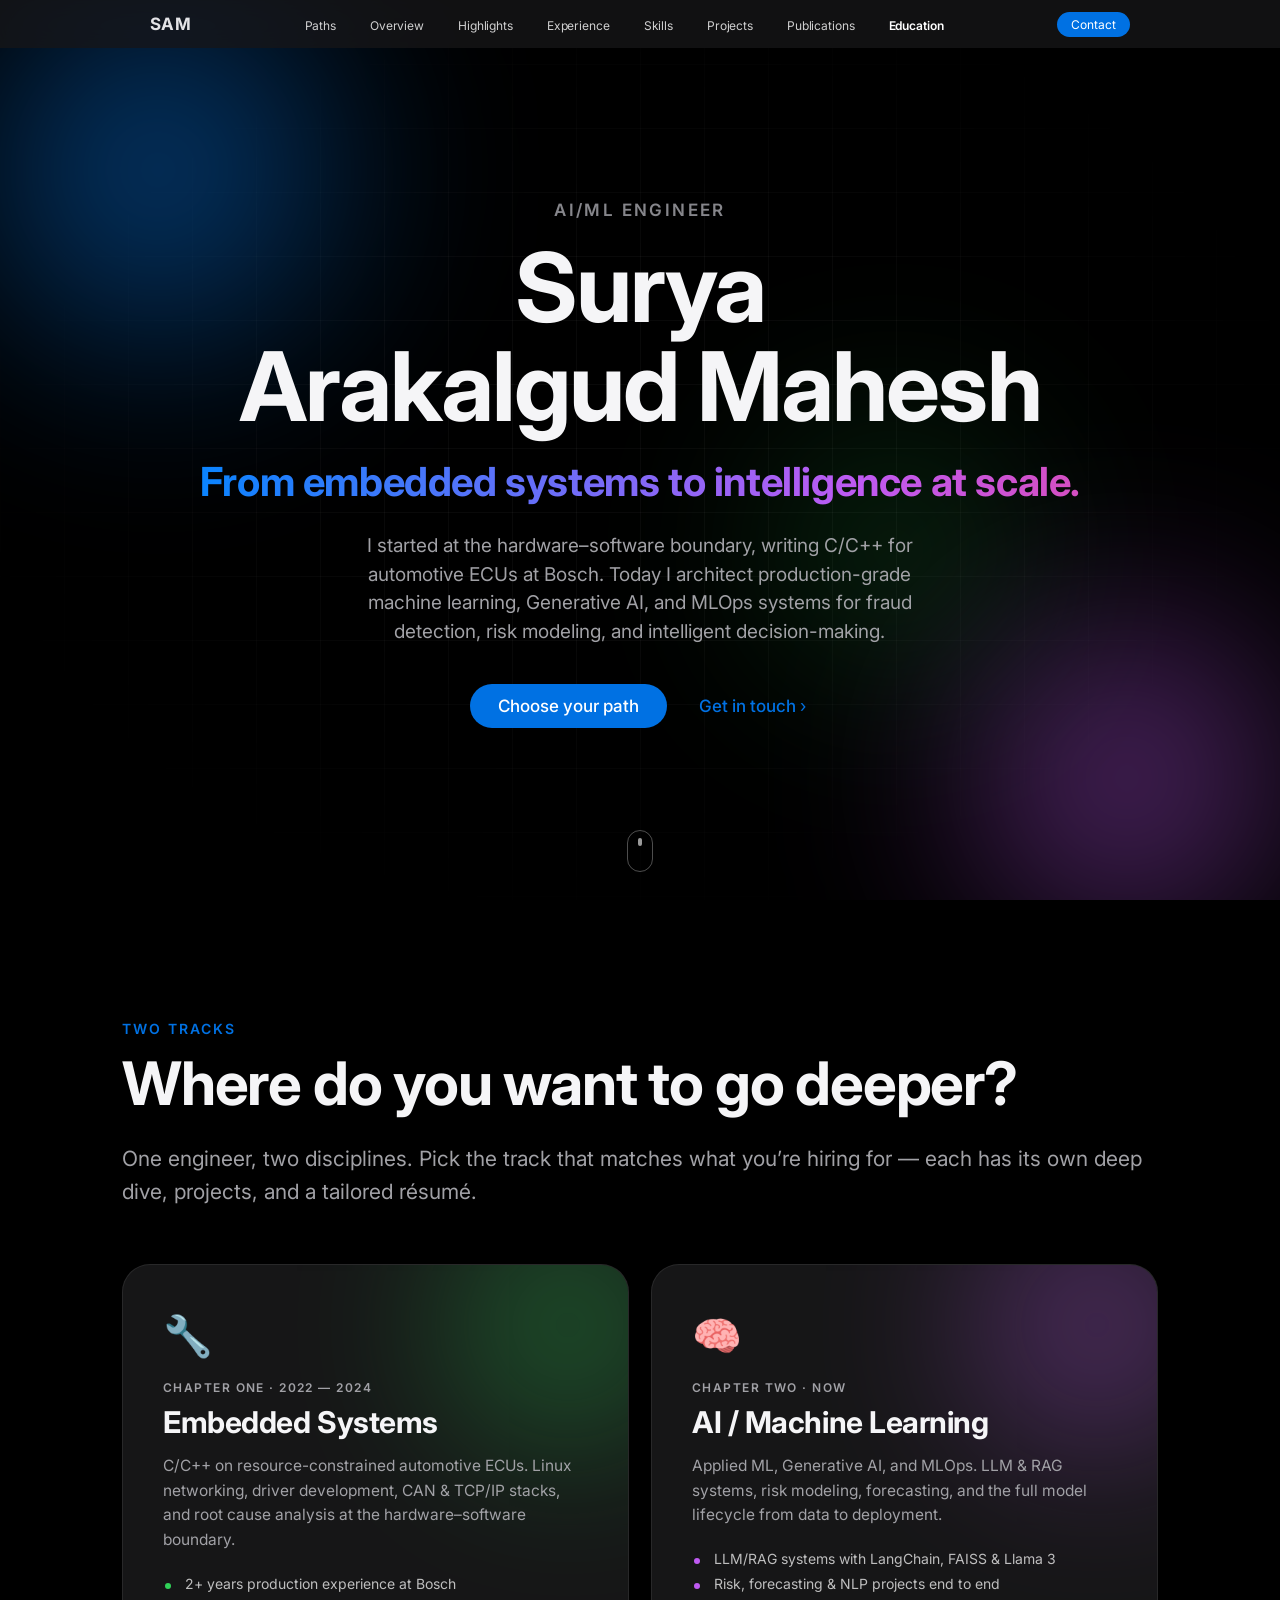
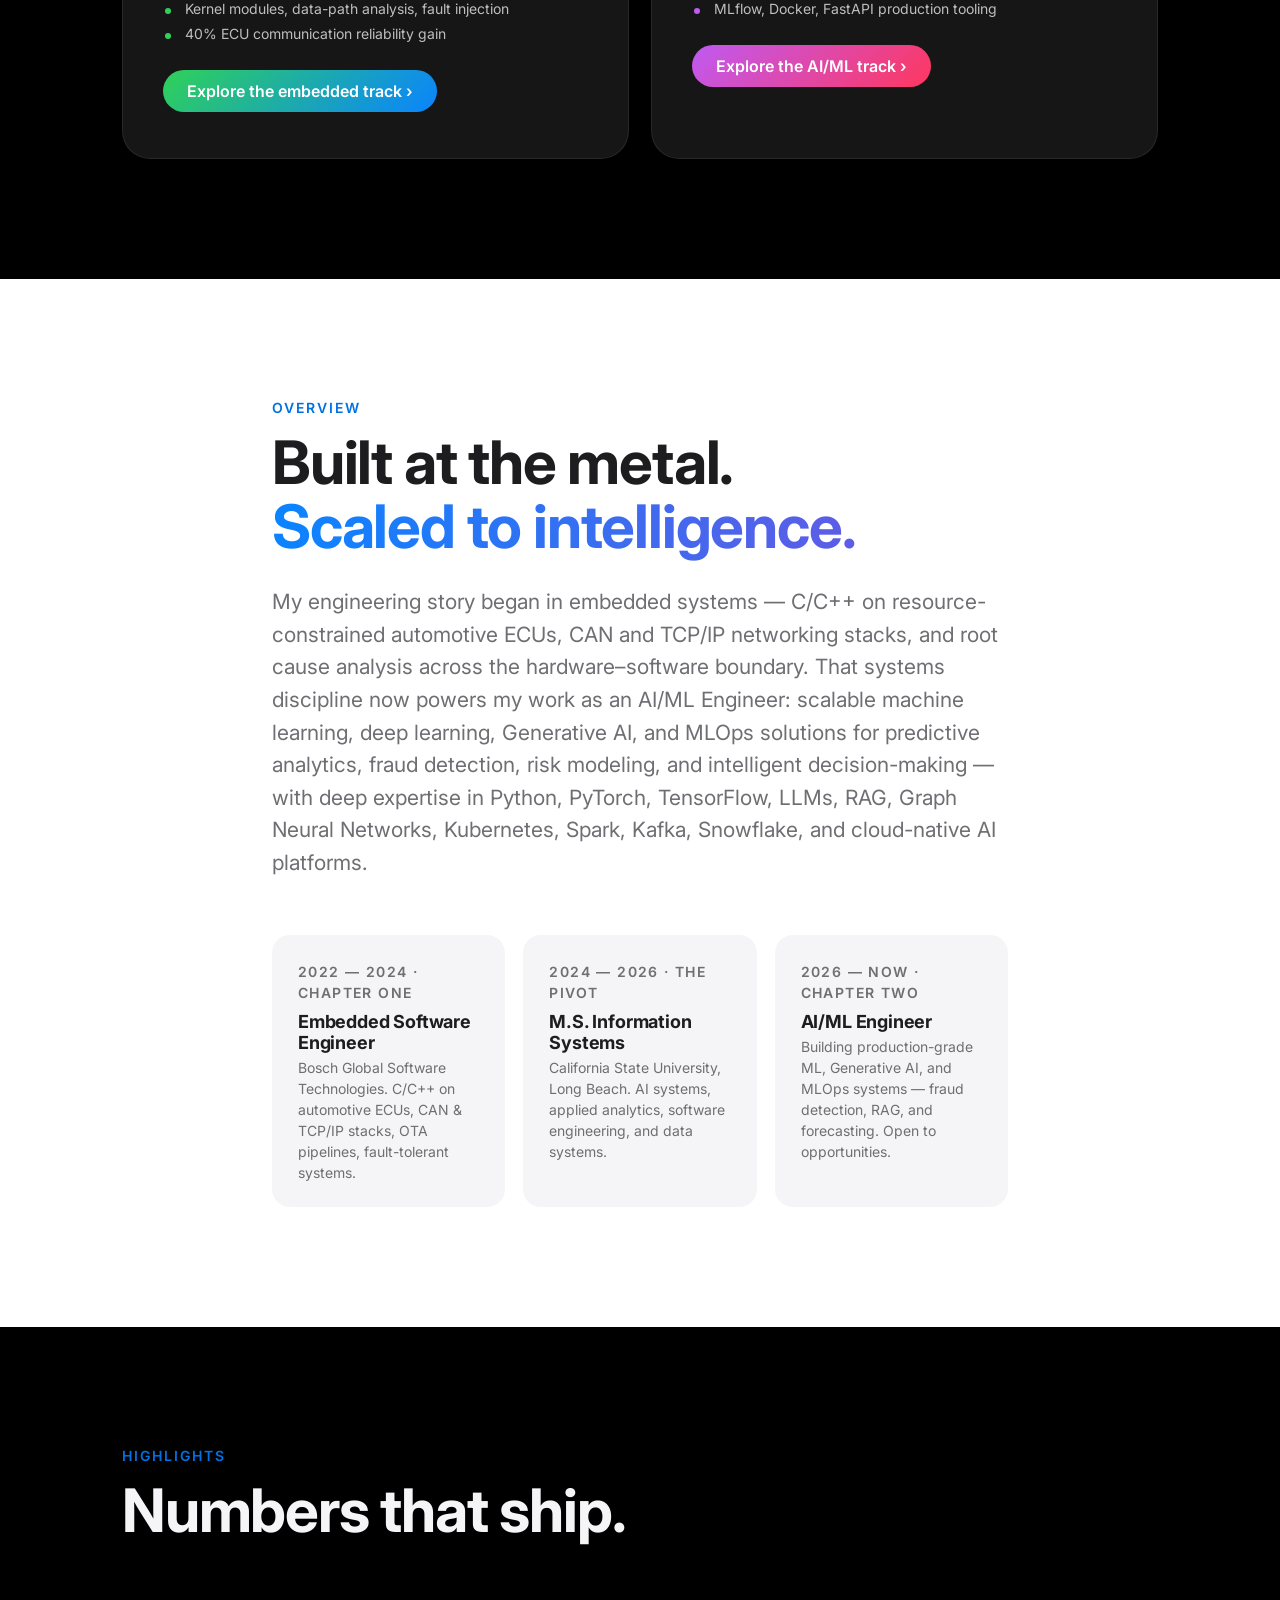
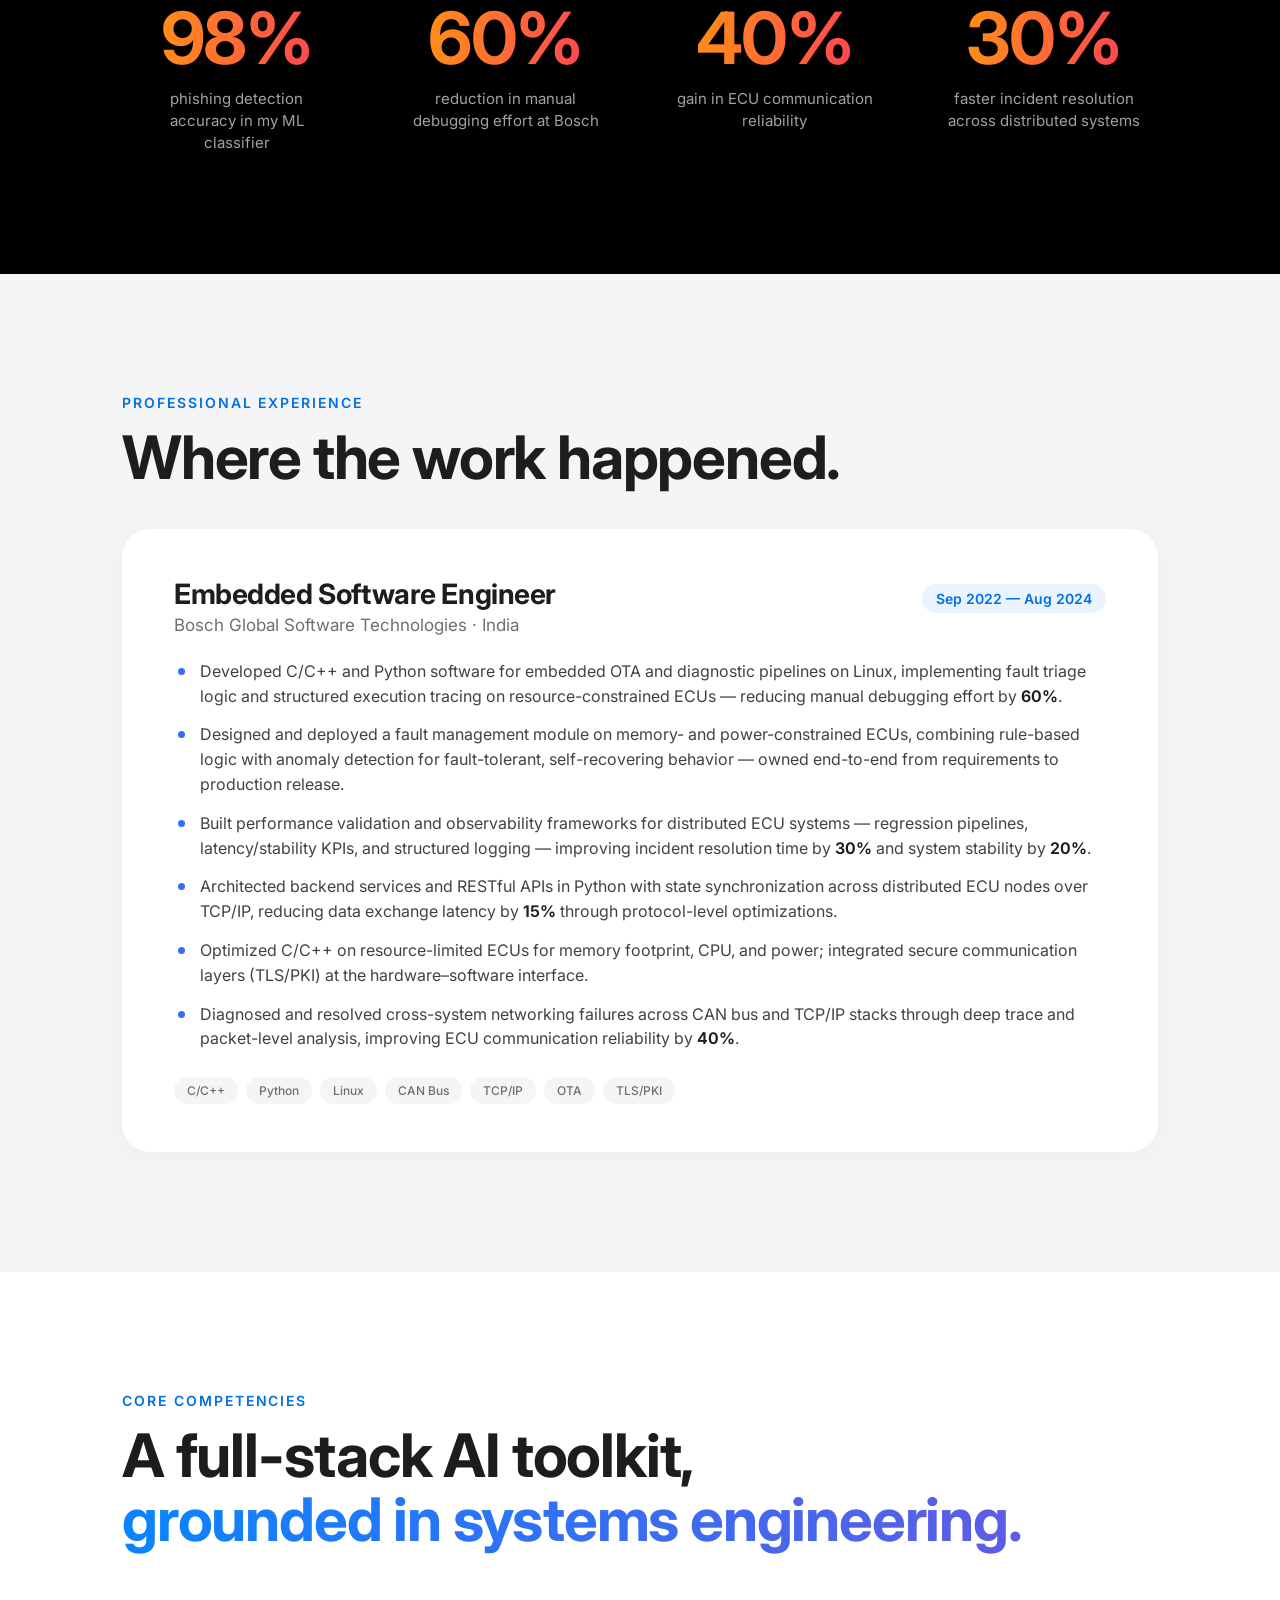
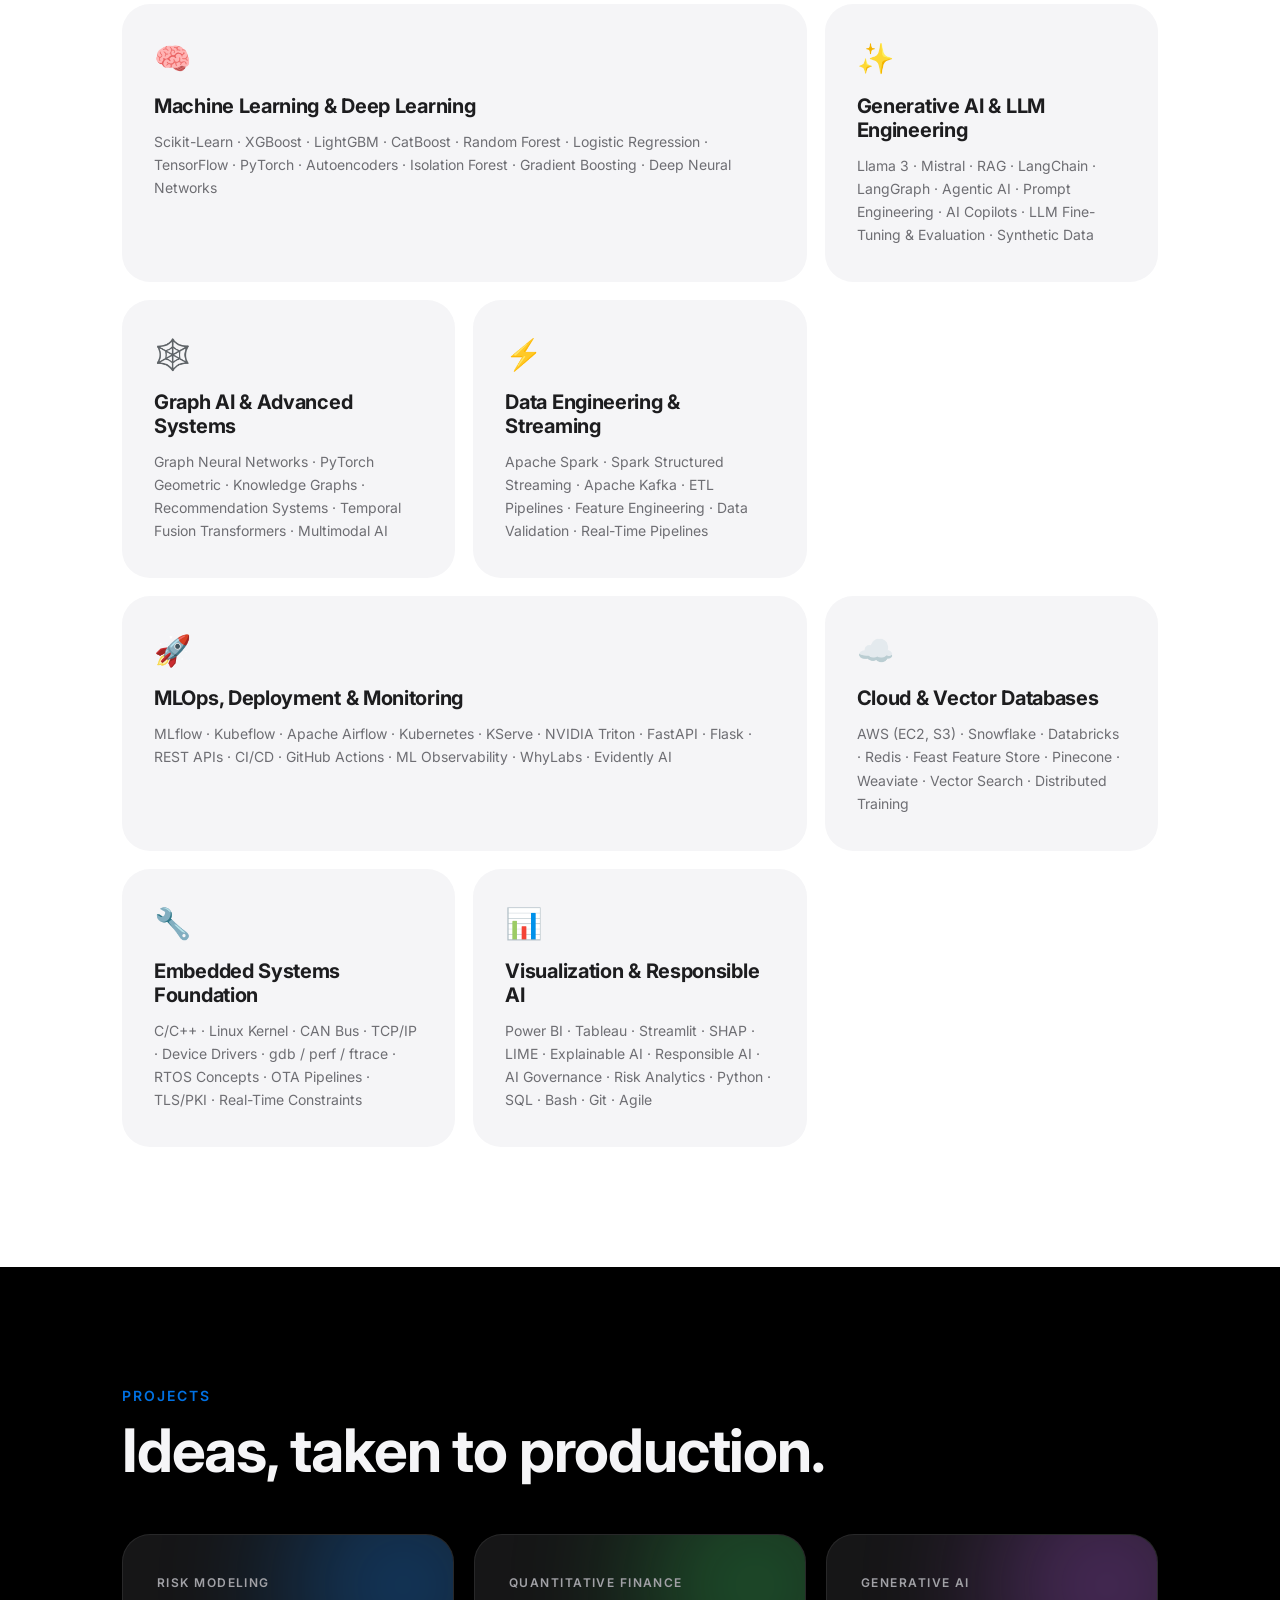
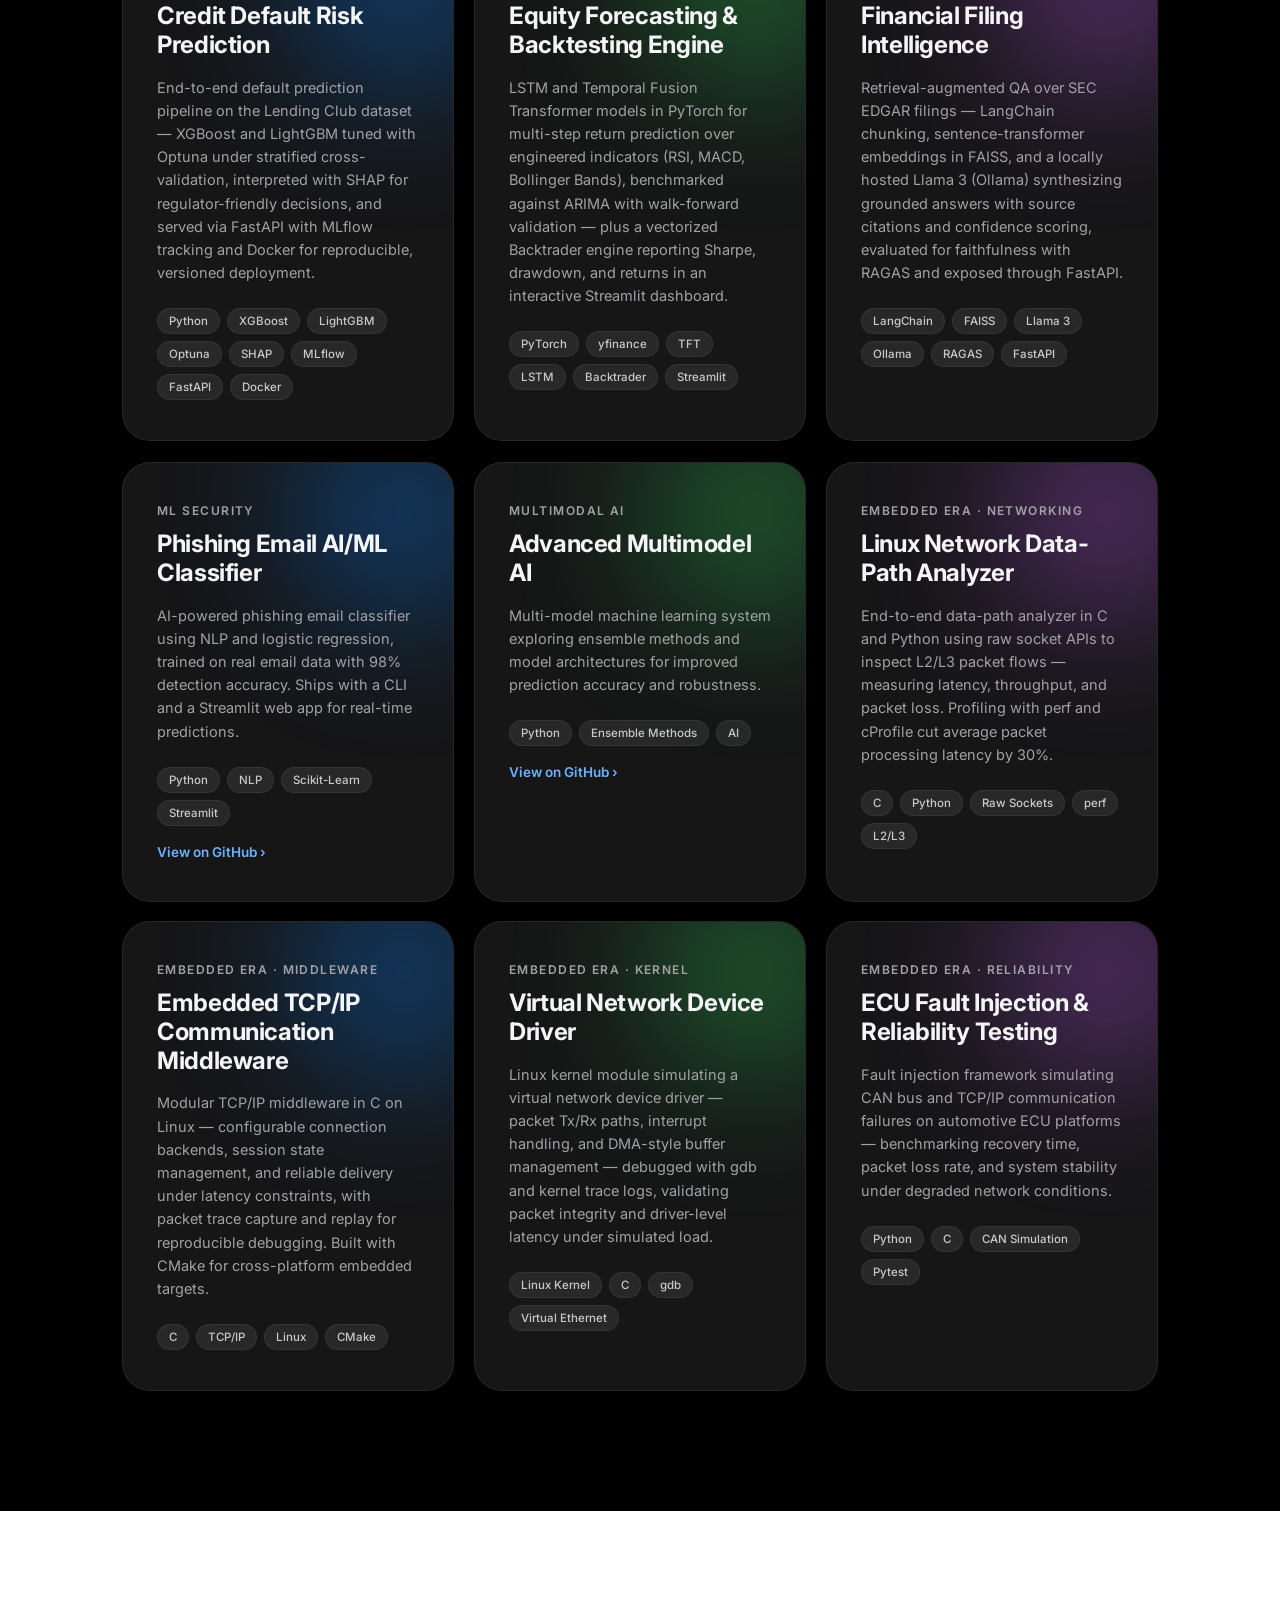
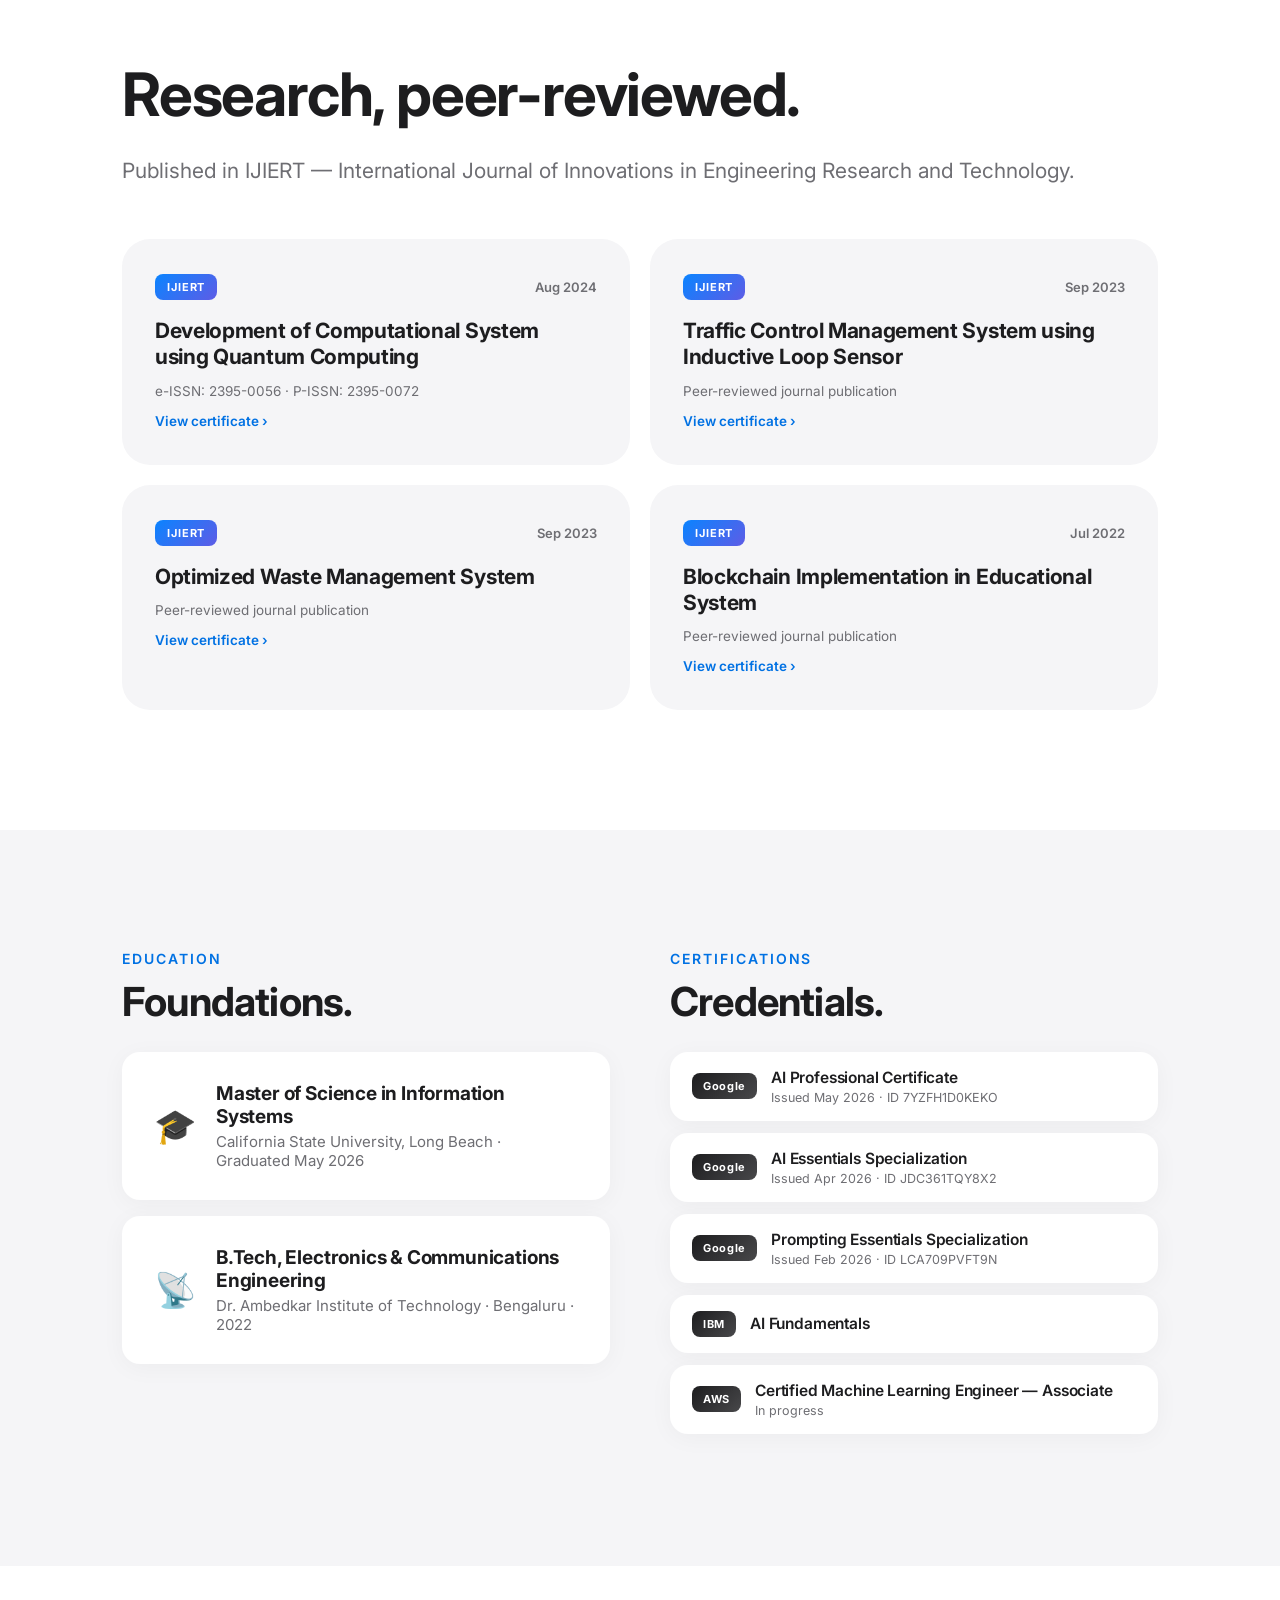
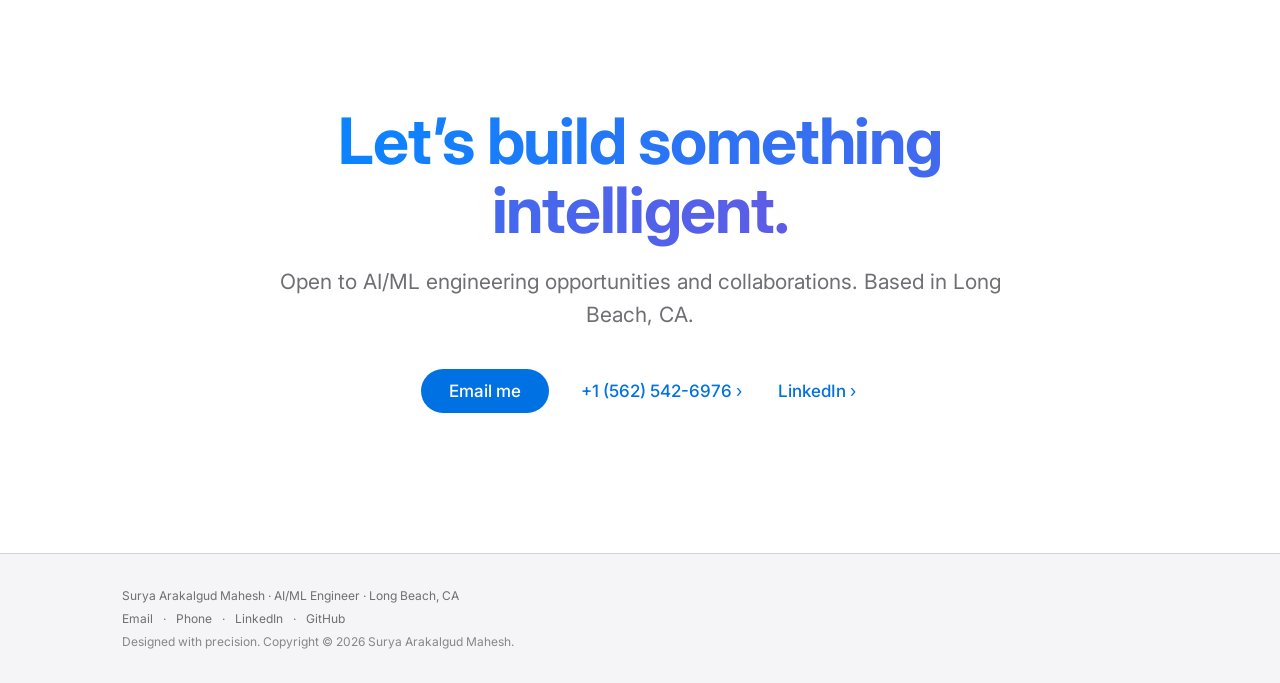
==== commit 156ae6e9: "Add dual-track portfolio: embedded and AI/ML deep-dive pages Co-Authored-By: Claude Fable 5 <noreply" ====
--- a/index.html
+++ b/index.html
@@ -27,6 +27,7 @@
     <div class="globalnav-content">
       <a href="#top" class="globalnav-logo">SAM</a>
       <ul class="globalnav-list">
+        <li><a href="#paths">Paths</a></li>
         <li><a href="#overview">Overview</a></li>
         <li><a href="#highlights">Highlights</a></li>
         <li><a href="#experience">Experience</a></li>
@@ -41,6 +42,7 @@
       </button>
     </div>
     <div class="mobile-menu" id="mobileMenu">
+      <a href="#paths">Paths</a>
       <a href="#overview">Overview</a>
       <a href="#highlights">Highlights</a>
       <a href="#experience">Experience</a>
@@ -70,8 +72,7 @@
         for fraud detection, risk modeling, and intelligent decision-making.
       </p>
       <div class="hero-actions reveal delay-4">
-        <a href="#experience" class="btn btn-primary">Explore my work</a>
-        <a href="Surya_Arakalgud_Mahesh_Resume.docx" download class="btn btn-link">Download resume <span class="chevron">›</span></a>
+        <a href="#paths" class="btn btn-primary">Choose your path</a>
         <a href="mailto:suryaarakalgudmahesh@gmail.com" class="btn btn-link">Get in touch <span class="chevron">›</span></a>
       </div>
     </div>
@@ -79,6 +80,52 @@
       <div class="scroll-dot"></div>
     </div>
   </header>
+
+  <!-- ===== Path chooser ===== -->
+  <section class="section section-dark" id="paths">
+    <div class="container">
+      <p class="section-eyebrow reveal">Two Tracks</p>
+      <h2 class="section-title on-dark reveal">Where do you want to go deeper?</h2>
+      <p class="section-lede reveal" style="color: var(--text-on-dark-sub);">
+        One engineer, two disciplines. Pick the track that matches what you&rsquo;re hiring for —
+        each has its own deep dive, projects, and a tailored r&eacute;sum&eacute;.
+      </p>
+      <div class="path-grid">
+        <a href="embedded.html" class="path-card path-embedded reveal">
+          <div class="path-glow" aria-hidden="true"></div>
+          <span class="path-icon">🔧</span>
+          <p class="path-kicker">Chapter One · 2022 — 2024</p>
+          <h3>Embedded Systems</h3>
+          <p class="path-desc">
+            C/C++ on resource-constrained automotive ECUs. Linux networking, driver development,
+            CAN &amp; TCP/IP stacks, and root cause analysis at the hardware–software boundary.
+          </p>
+          <ul class="path-points">
+            <li>2+ years production experience at Bosch</li>
+            <li>Kernel modules, data-path analysis, fault injection</li>
+            <li>40% ECU communication reliability gain</li>
+          </ul>
+          <span class="path-cta">Explore the embedded track ›</span>
+        </a>
+        <a href="ai-ml.html" class="path-card path-aiml reveal delay-1">
+          <div class="path-glow" aria-hidden="true"></div>
+          <span class="path-icon">🧠</span>
+          <p class="path-kicker">Chapter Two · Now</p>
+          <h3>AI / Machine Learning</h3>
+          <p class="path-desc">
+            Applied ML, Generative AI, and MLOps. LLM &amp; RAG systems, risk modeling,
+            forecasting, and the full model lifecycle from data to deployment.
+          </p>
+          <ul class="path-points">
+            <li>LLM/RAG systems with LangChain, FAISS &amp; Llama 3</li>
+            <li>Risk, forecasting &amp; NLP projects end to end</li>
+            <li>MLflow, Docker, FastAPI production tooling</li>
+          </ul>
+          <span class="path-cta">Explore the AI/ML track ›</span>
+        </a>
+      </div>
+    </div>
+  </section>
 
   <!-- ===== Overview ===== -->
   <section class="section section-light" id="overview">
--- a/styles.css
+++ b/styles.css
@@ -839,3 +839,152 @@
   font-weight: 600;
   color: var(--accent);
 }
+
+/* ============ Path chooser (two tracks) ============ */
+.path-grid {
+  margin-top: 56px;
+  display: grid;
+  grid-template-columns: 1fr 1fr;
+  gap: 22px;
+}
+
+.path-card {
+  position: relative;
+  display: block;
+  background: #161617;
+  border: 1px solid rgba(255, 255, 255, 0.08);
+  border-radius: var(--radius-lg);
+  padding: 46px 40px;
+  overflow: hidden;
+  text-decoration: none;
+  transition: transform 0.35s ease, border-color 0.35s ease;
+}
+.path-card:hover {
+  transform: translateY(-6px);
+  border-color: rgba(255, 255, 255, 0.22);
+  text-decoration: none;
+}
+
+.path-icon { font-size: 40px; display: block; margin-bottom: 20px; position: relative; }
+
+.path-kicker {
+  position: relative;
+  font-size: 12px;
+  font-weight: 600;
+  letter-spacing: 0.12em;
+  text-transform: uppercase;
+  color: var(--text-on-dark-sub);
+  margin-bottom: 10px;
+}
+
+.path-card h3 {
+  position: relative;
+  font-size: 30px;
+  font-weight: 700;
+  letter-spacing: -0.015em;
+  color: var(--text-on-dark);
+  margin-bottom: 14px;
+  line-height: 1.15;
+}
+
+.path-desc {
+  position: relative;
+  font-size: 15.5px;
+  line-height: 1.6;
+  color: var(--text-on-dark-sub);
+  margin-bottom: 22px;
+}
+
+.path-points {
+  position: relative;
+  list-style: none;
+  margin-bottom: 28px;
+}
+.path-points li {
+  position: relative;
+  padding-left: 22px;
+  margin-bottom: 8px;
+  font-size: 14px;
+  color: rgba(255, 255, 255, 0.72);
+}
+.path-points li::before {
+  content: "";
+  position: absolute;
+  left: 2px; top: 8px;
+  width: 6px; height: 6px;
+  border-radius: 50%;
+}
+.path-embedded .path-points li::before { background: #30d158; }
+.path-aiml .path-points li::before { background: #bf5af2; }
+
+.path-cta {
+  position: relative;
+  display: inline-block;
+  font-size: 16px;
+  font-weight: 600;
+  color: #fff;
+  padding: 11px 24px;
+  border-radius: 980px;
+  transition: transform 0.25s ease, filter 0.25s ease;
+}
+.path-embedded .path-cta { background: linear-gradient(135deg, #30d158, #0a84ff); }
+.path-aiml .path-cta { background: linear-gradient(135deg, #bf5af2, #ff375f); }
+.path-card:hover .path-cta { transform: scale(1.04); filter: brightness(1.1); }
+
+.path-card::after {
+  content: "";
+  position: absolute;
+  inset: 0;
+  border-radius: inherit;
+  background: radial-gradient(
+    460px circle at var(--mx, 50%) var(--my, 50%),
+    rgba(255, 255, 255, 0.08),
+    transparent 65%
+  );
+  opacity: 0;
+  transition: opacity 0.35s ease;
+  pointer-events: none;
+}
+.path-card:hover::after { opacity: 1; }
+
+.path-glow {
+  position: absolute;
+  top: -70px; right: -70px;
+  width: 260px; height: 260px;
+  border-radius: 50%;
+  filter: blur(80px);
+  opacity: 0.3;
+  transition: opacity 0.35s ease;
+}
+.path-card:hover .path-glow { opacity: 0.55; }
+.path-embedded .path-glow { background: #30d158; }
+.path-aiml .path-glow { background: #bf5af2; }
+
+@media (max-width: 900px) {
+  .path-grid { grid-template-columns: 1fr; }
+}
+
+/* ============ Track pages (embedded.html / ai-ml.html) ============ */
+.hero.hero-track { min-height: 72vh; }
+
+.track-switch {
+  margin-top: 30px;
+  display: inline-flex;
+  align-items: center;
+  gap: 10px;
+  font-size: 14px;
+  color: var(--text-on-dark-sub);
+}
+.track-switch a { color: #6cb2ff; font-weight: 600; }
+
+.breadcrumb {
+  font-size: 13px;
+  font-weight: 600;
+  letter-spacing: 0.1em;
+  text-transform: uppercase;
+  color: #86868b;
+  margin-bottom: 16px;
+}
+.breadcrumb a { color: #86868b; }
+.breadcrumb a:hover { color: #f5f5f7; text-decoration: none; }
+.breadcrumb .sep { margin: 0 8px; opacity: 0.5; }
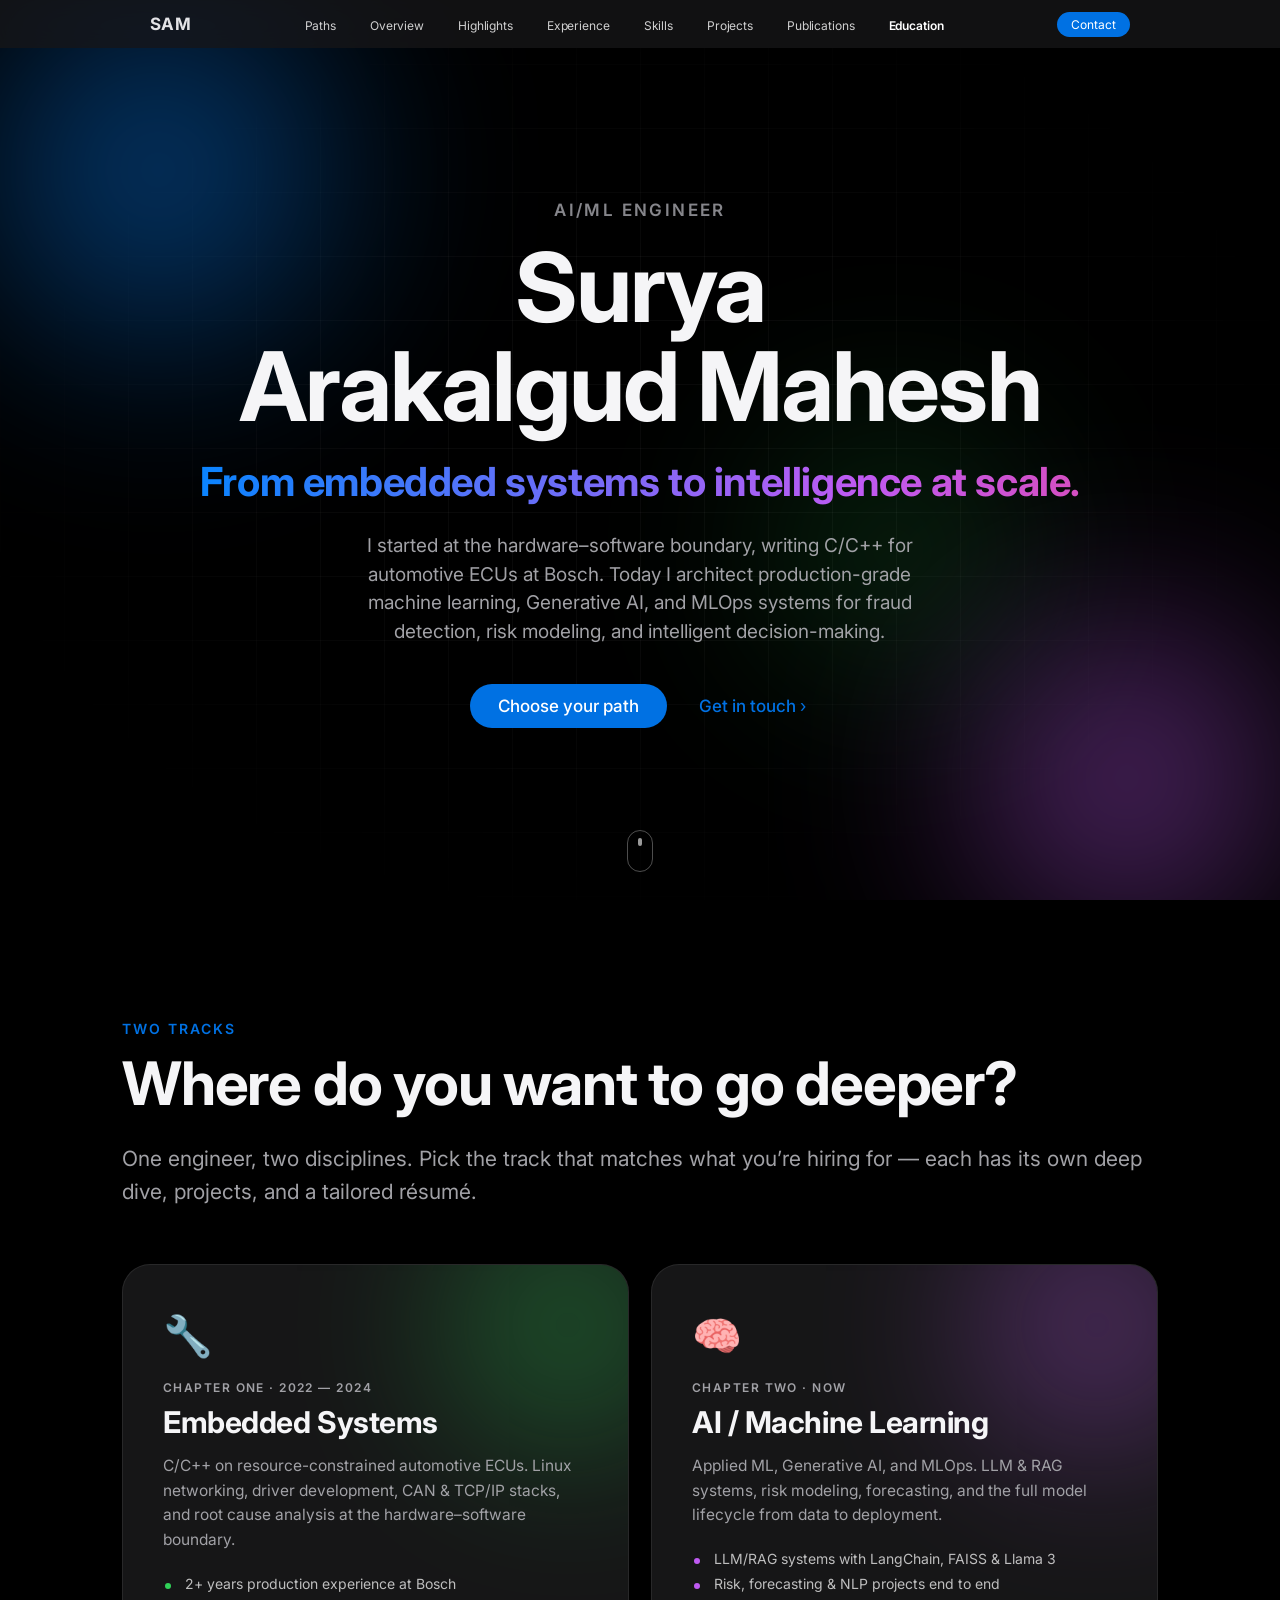
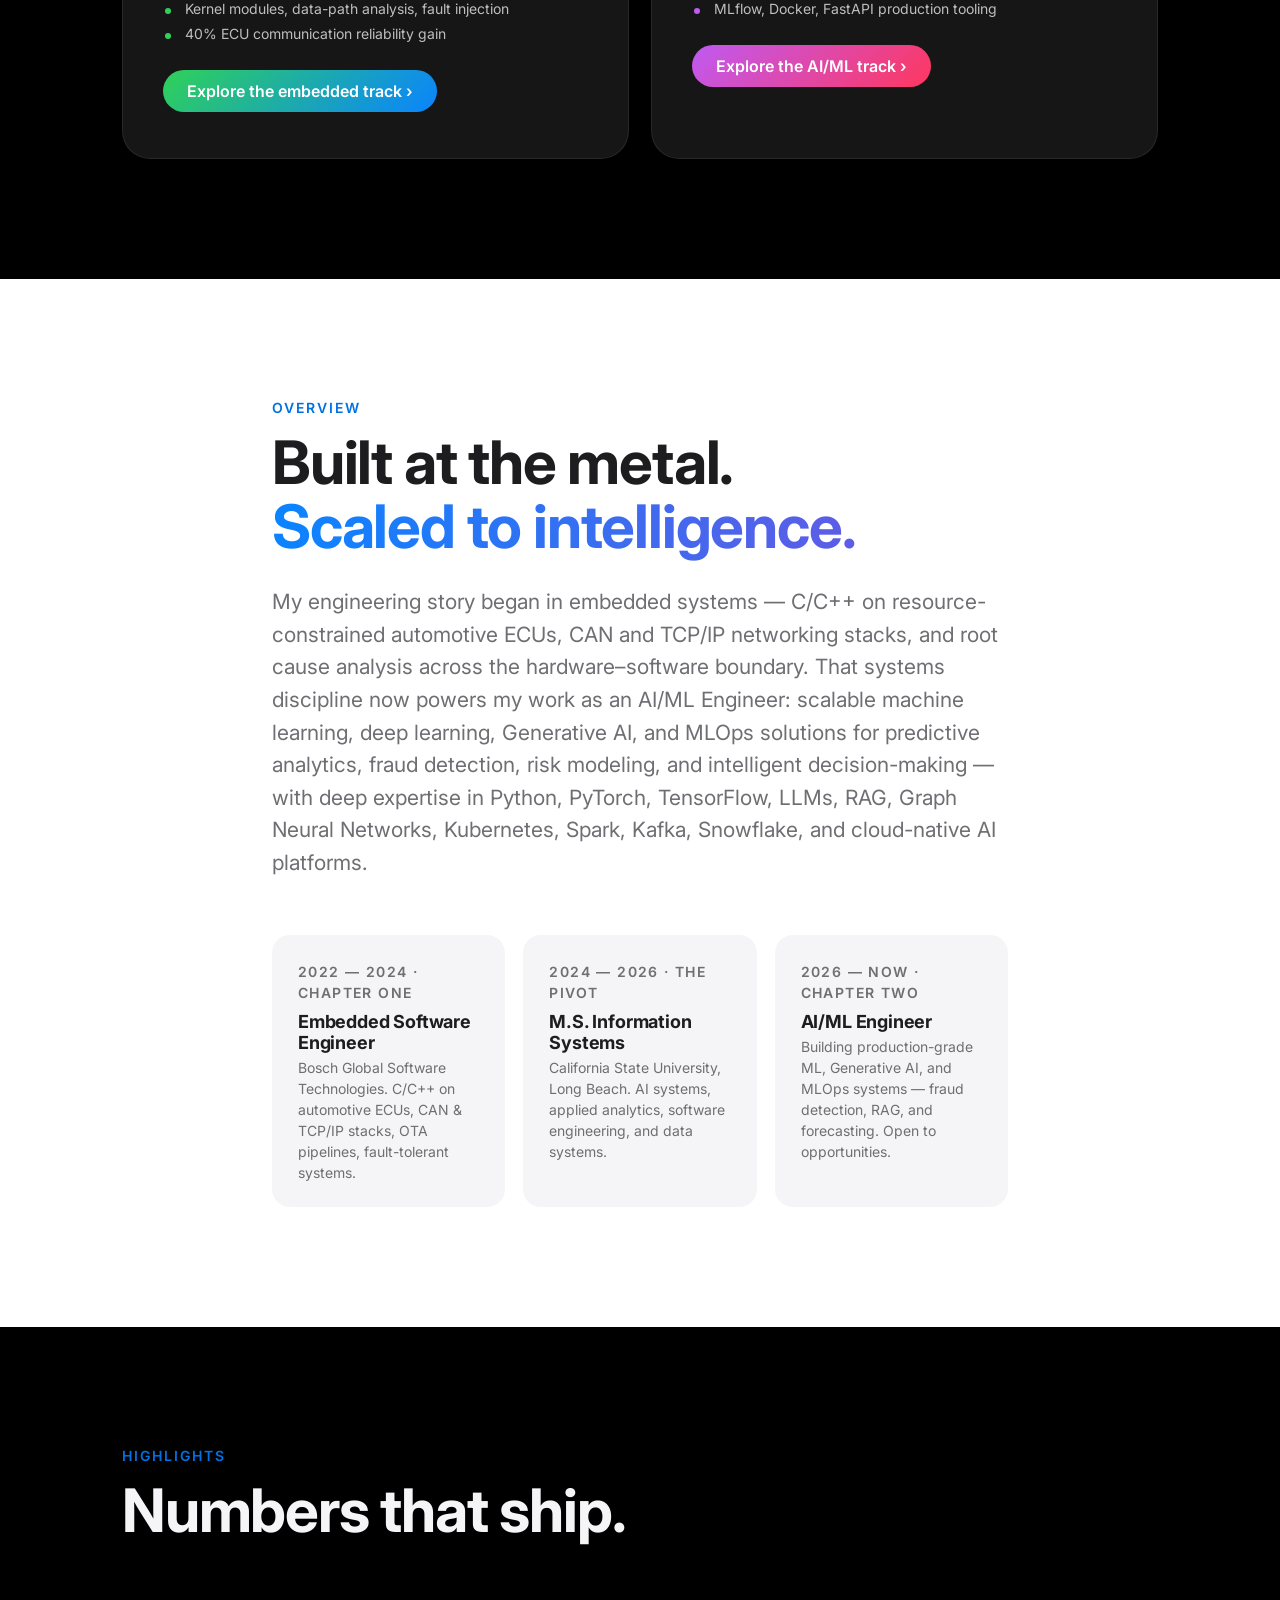
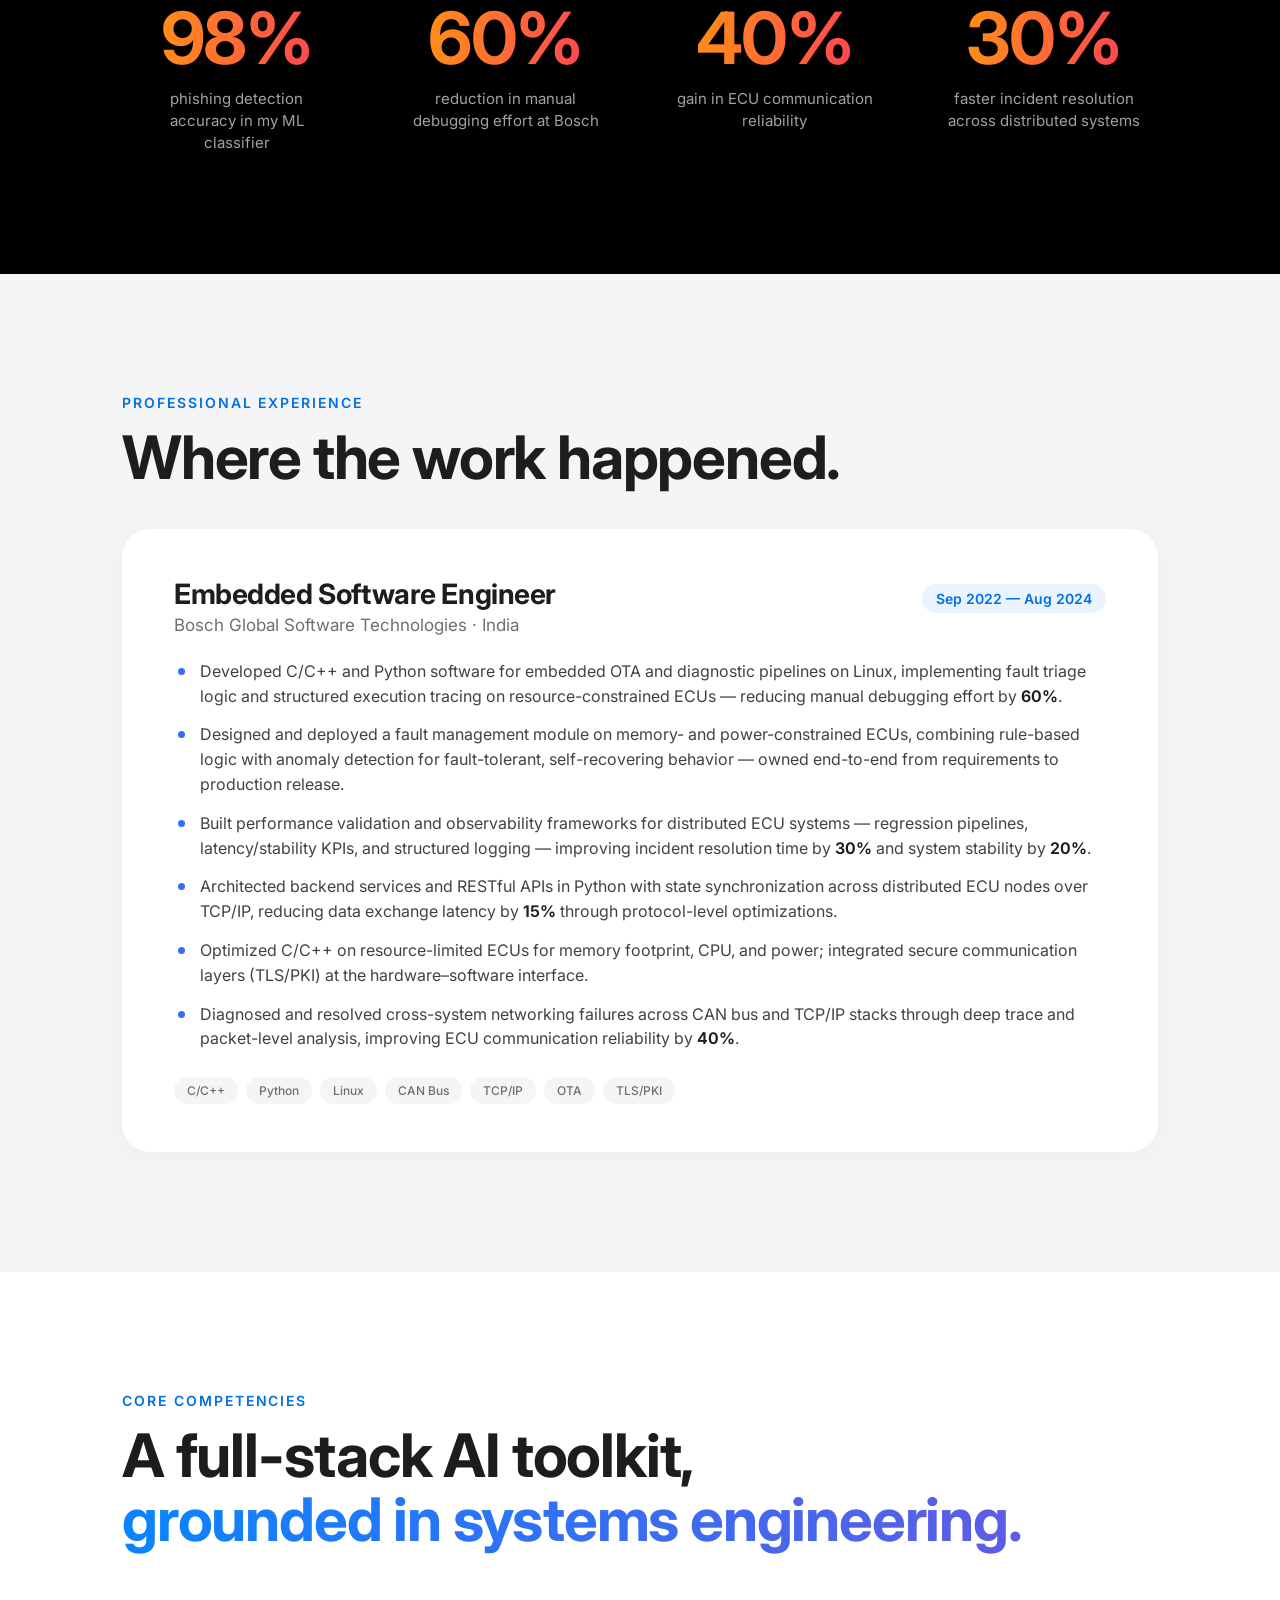
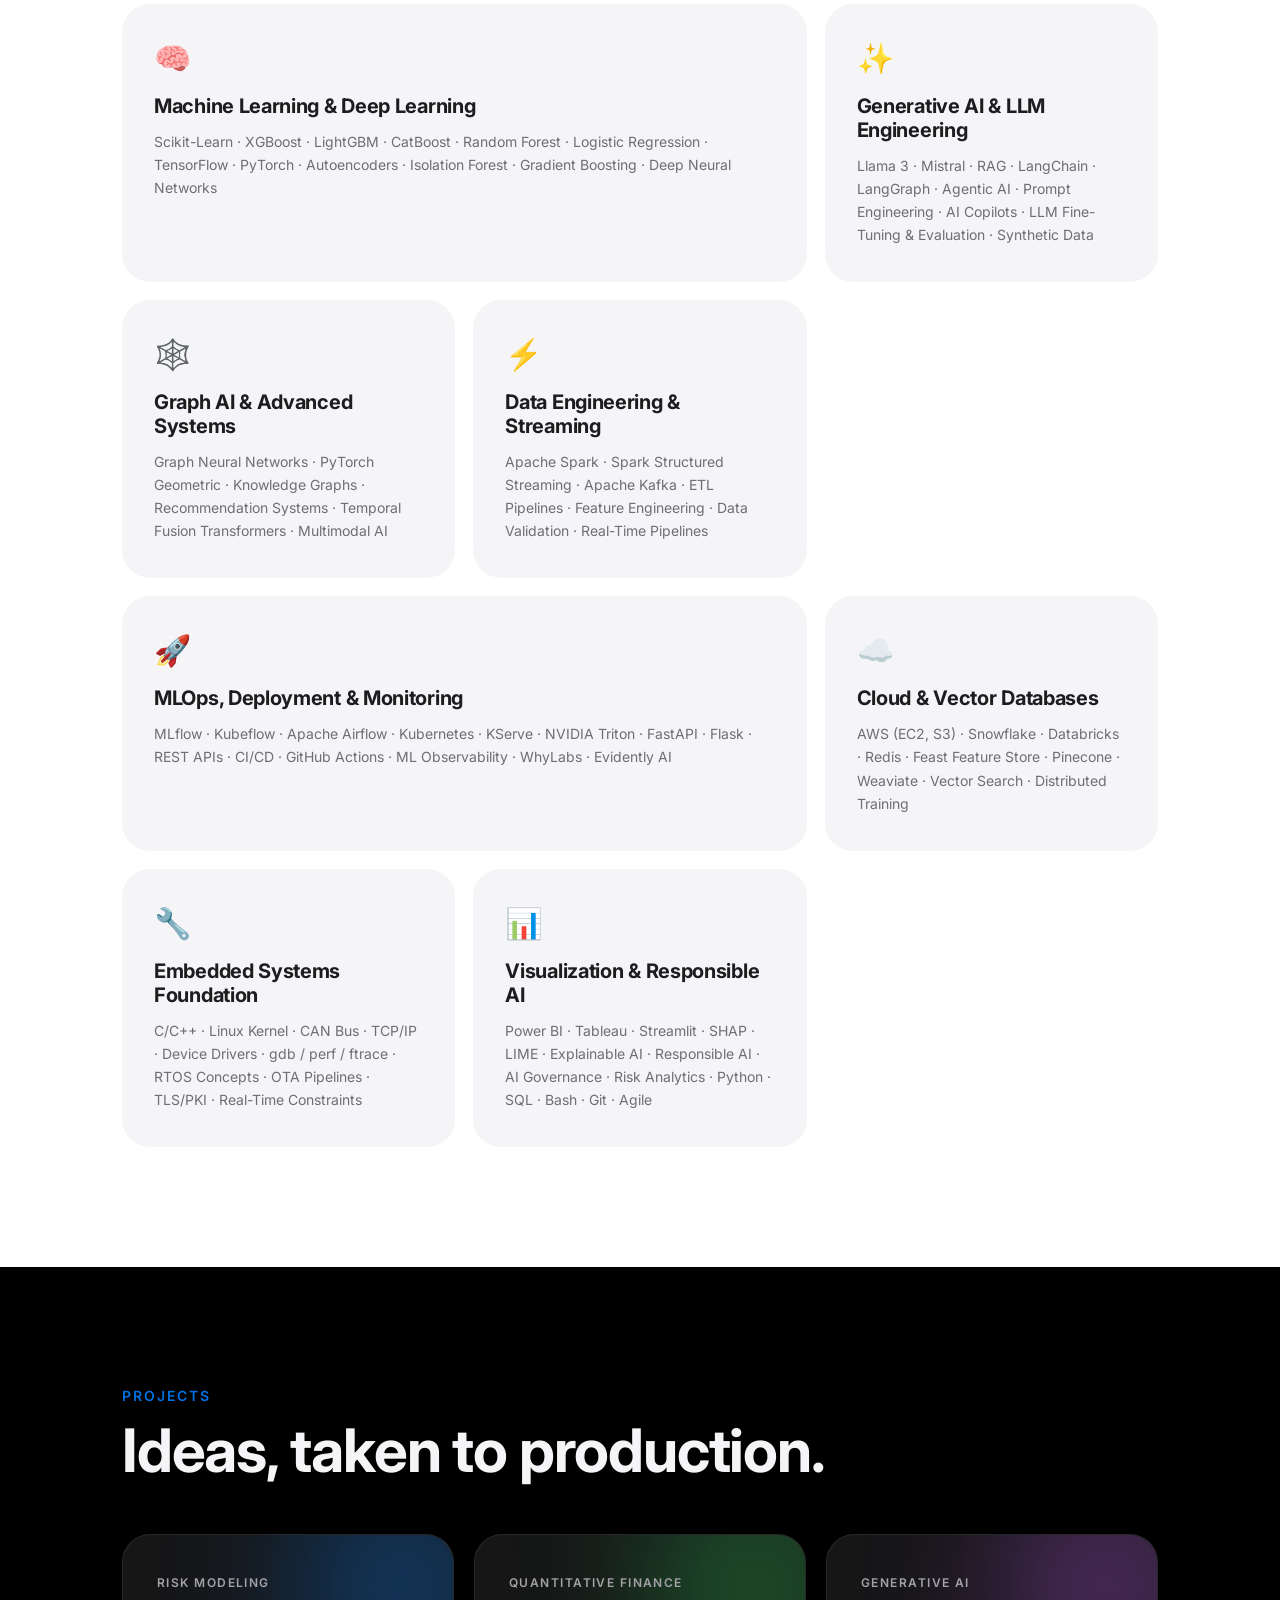
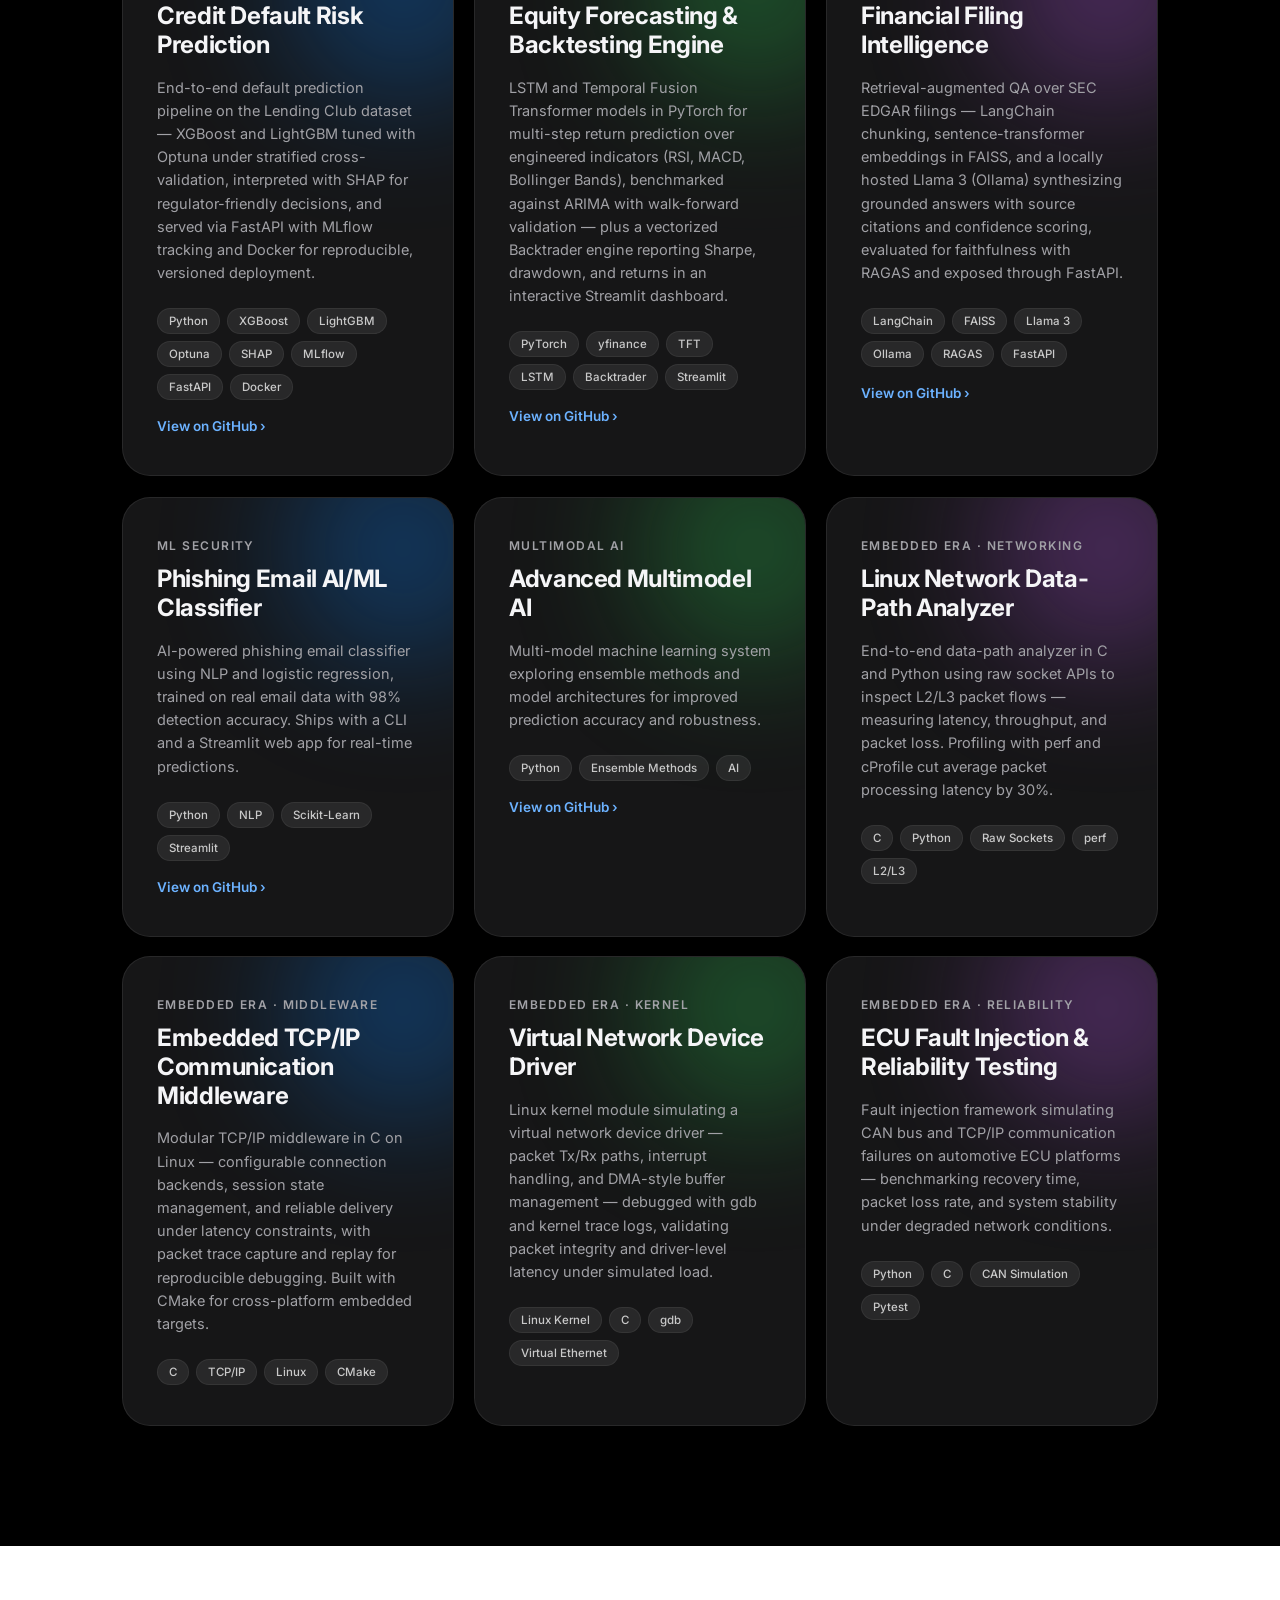
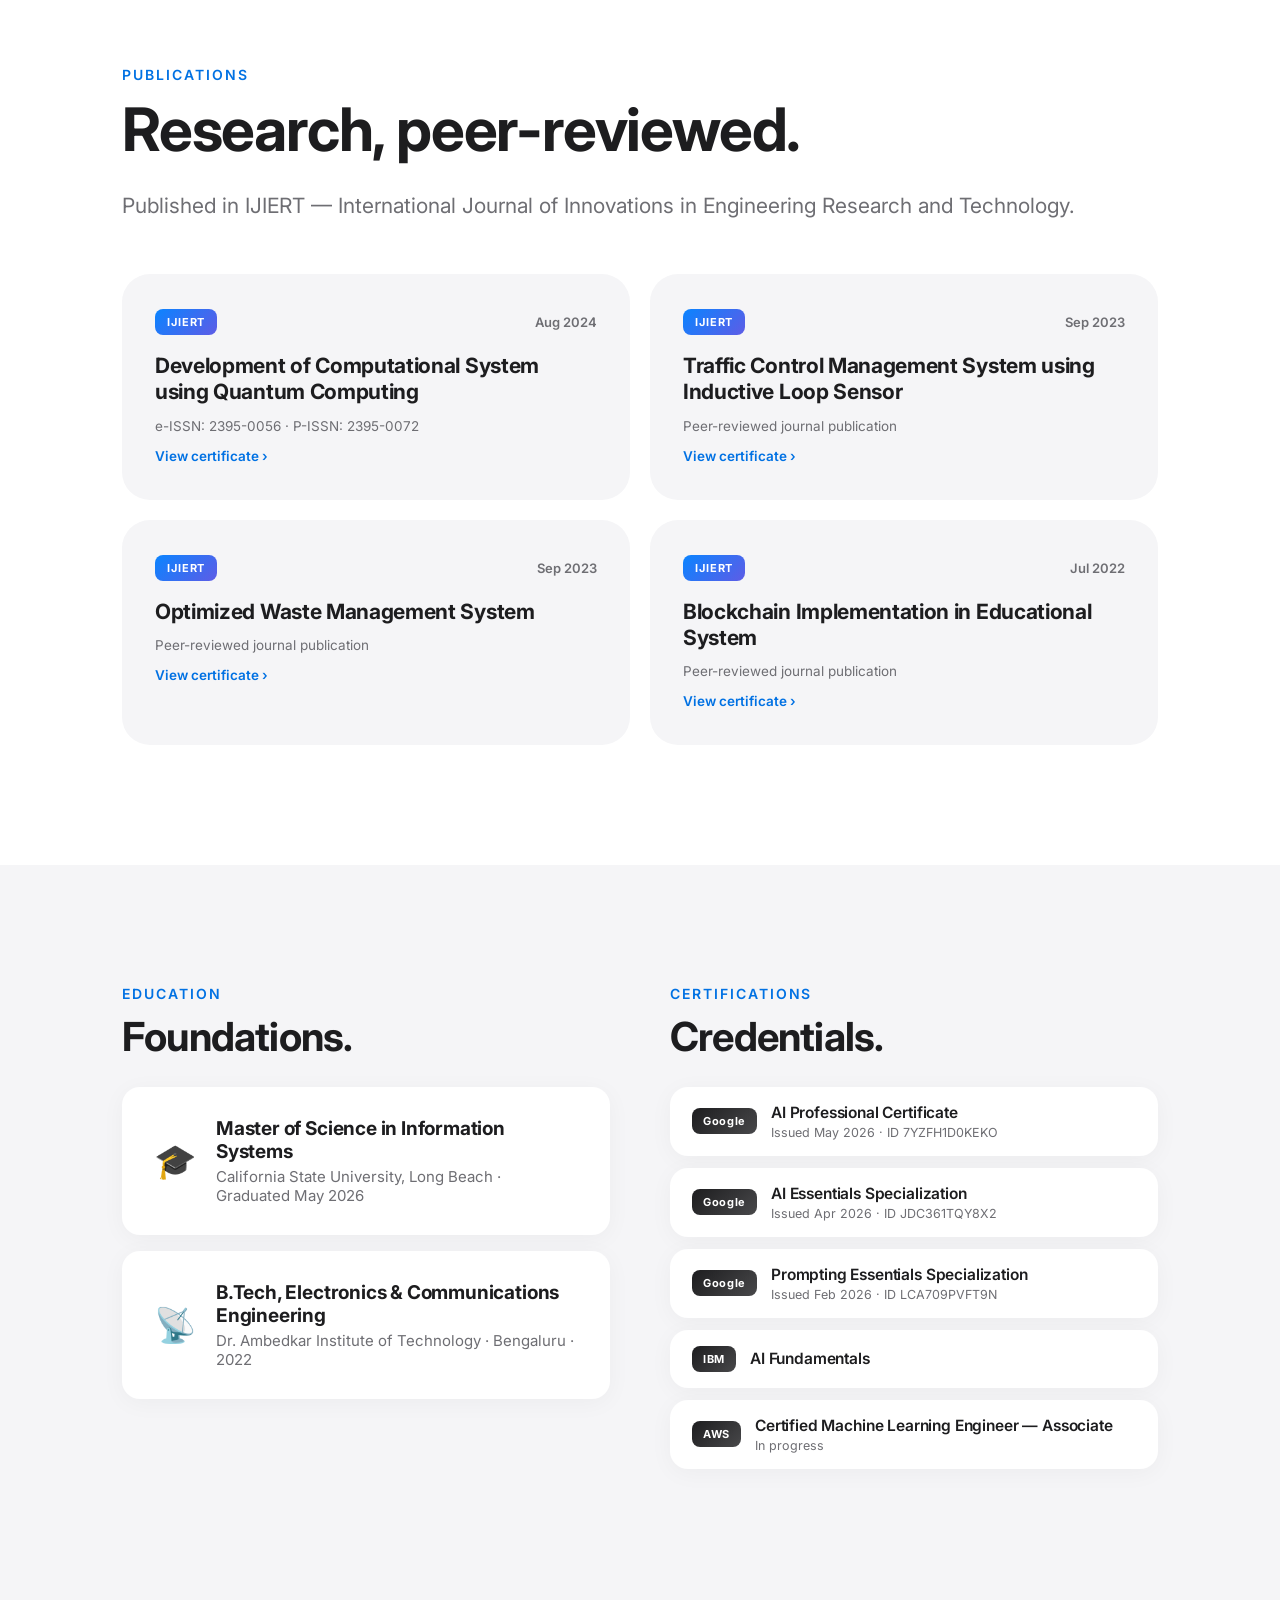
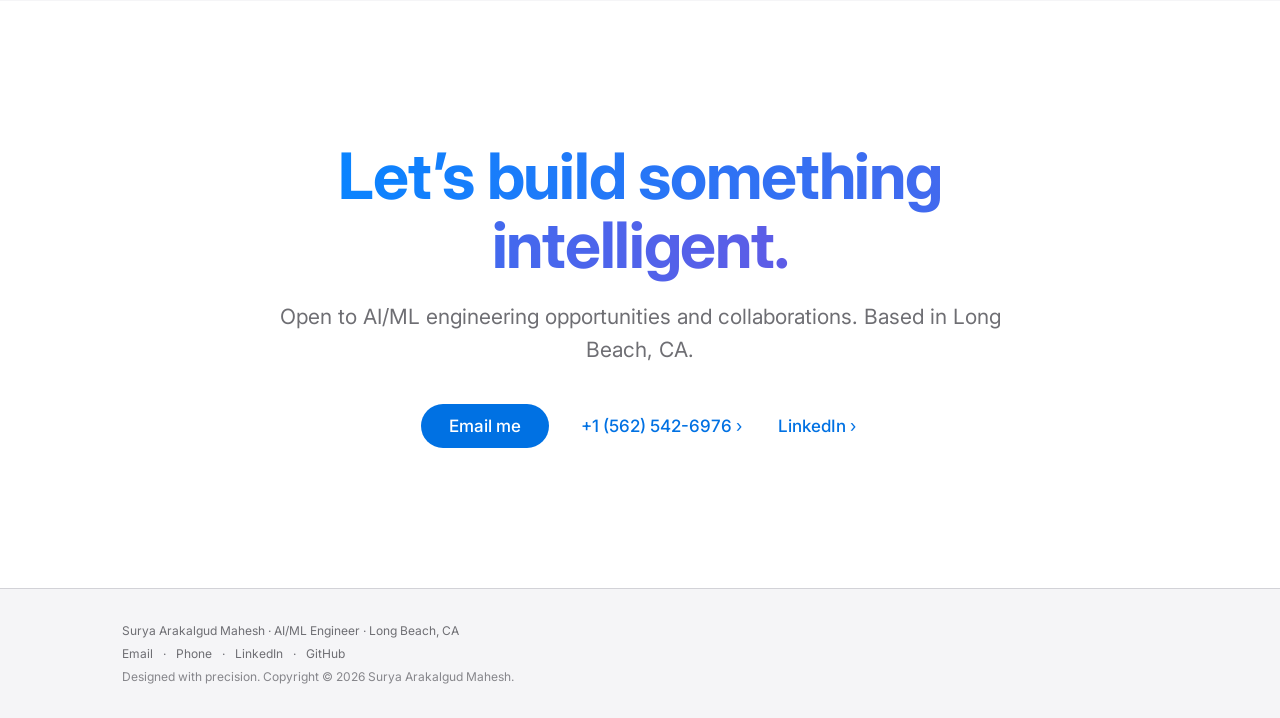
==== commit 3d120593: "Link all AI/ML projects to GitHub repos; add Industrial RAG Assistant and Intent Observability Gatew" ====
--- a/index.html
+++ b/index.html
@@ -286,6 +286,7 @@
           <div class="project-tags">
             <span>Python</span><span>XGBoost</span><span>LightGBM</span><span>Optuna</span><span>SHAP</span><span>MLflow</span><span>FastAPI</span><span>Docker</span>
           </div>
+          <a class="project-link" href="https://github.com/Arakalgudmaheshsurya/credit-default-risk" target="_blank" rel="noopener">View on GitHub ›</a>
         </article>
 
         <article class="project-card reveal delay-1">
@@ -301,6 +302,7 @@
           <div class="project-tags">
             <span>PyTorch</span><span>yfinance</span><span>TFT</span><span>LSTM</span><span>Backtrader</span><span>Streamlit</span>
           </div>
+          <a class="project-link" href="https://github.com/Arakalgudmaheshsurya/equity-forecasting" target="_blank" rel="noopener">View on GitHub ›</a>
         </article>
 
         <article class="project-card reveal delay-2">
@@ -316,6 +318,7 @@
           <div class="project-tags">
             <span>LangChain</span><span>FAISS</span><span>Llama 3</span><span>Ollama</span><span>RAGAS</span><span>FastAPI</span>
           </div>
+          <a class="project-link" href="https://github.com/Arakalgudmaheshsurya/financial-filing-intelligence" target="_blank" rel="noopener">View on GitHub ›</a>
         </article>
 
         <article class="project-card reveal">
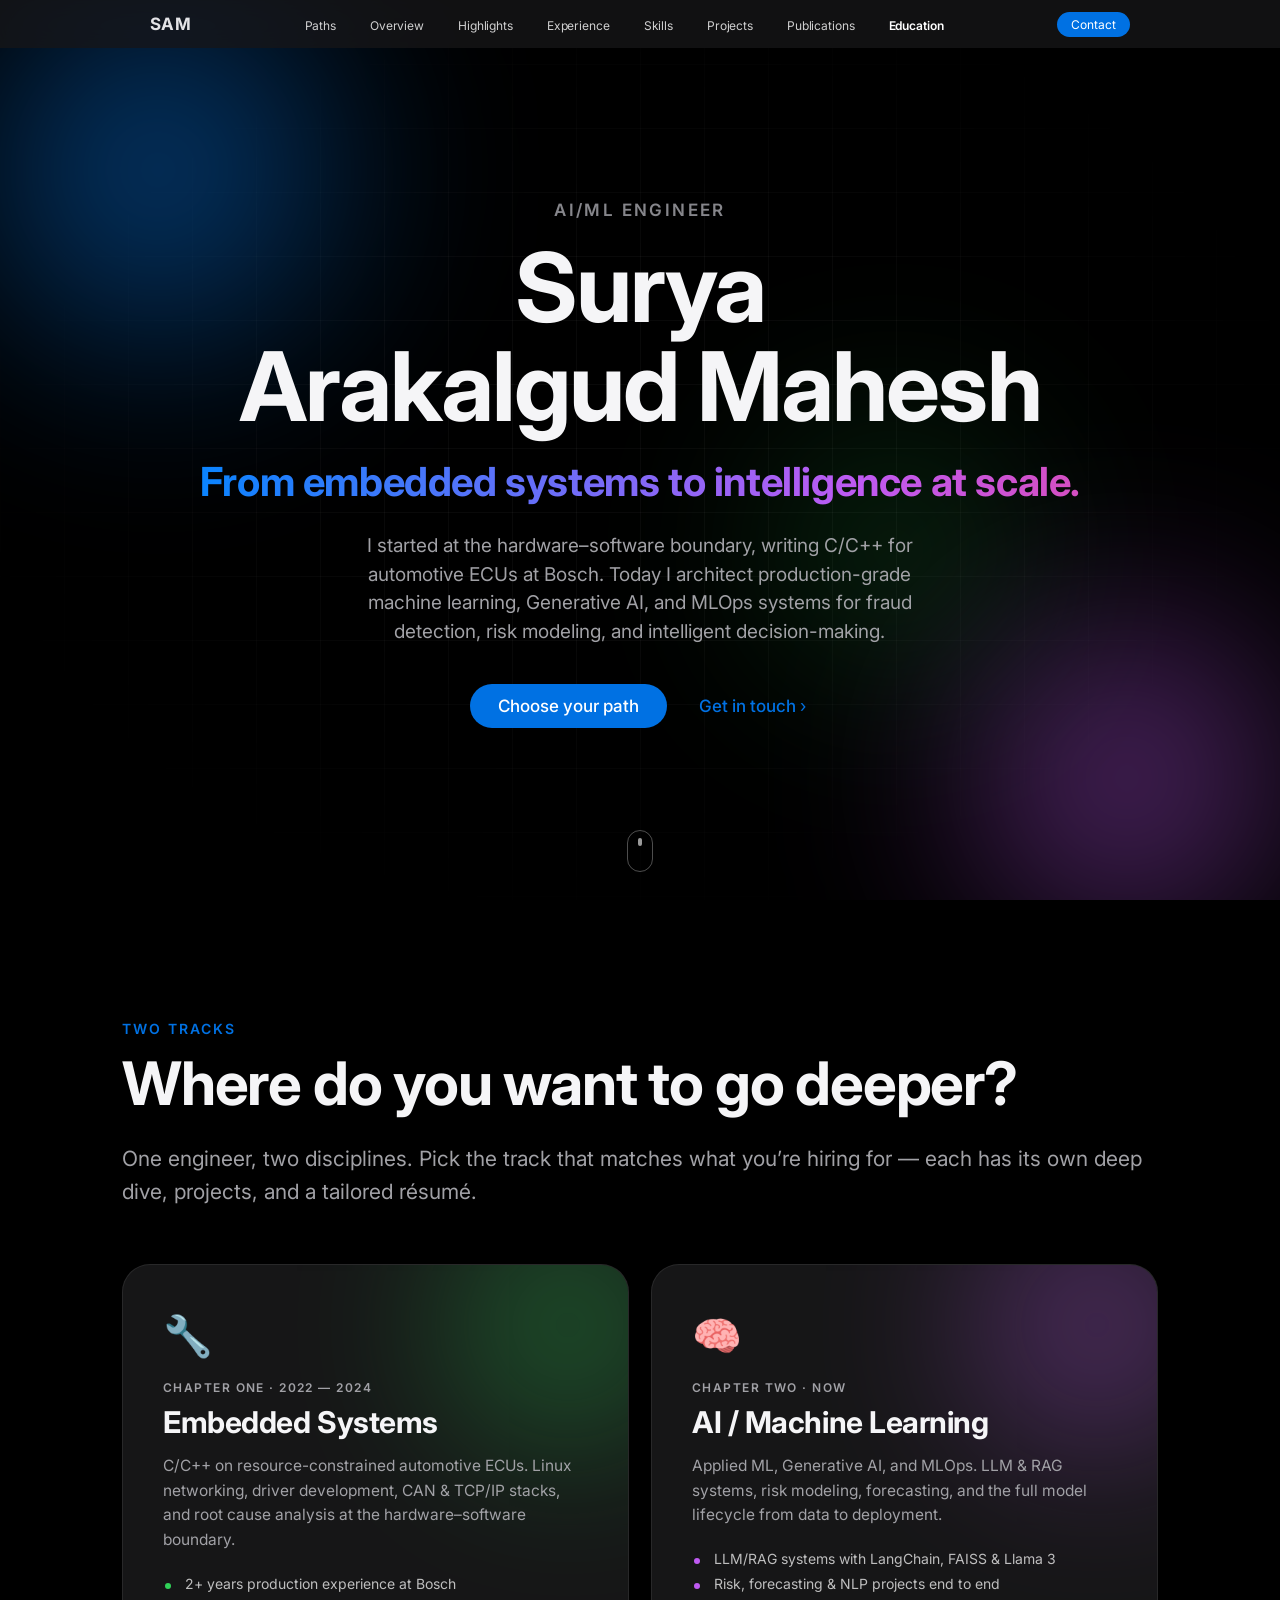
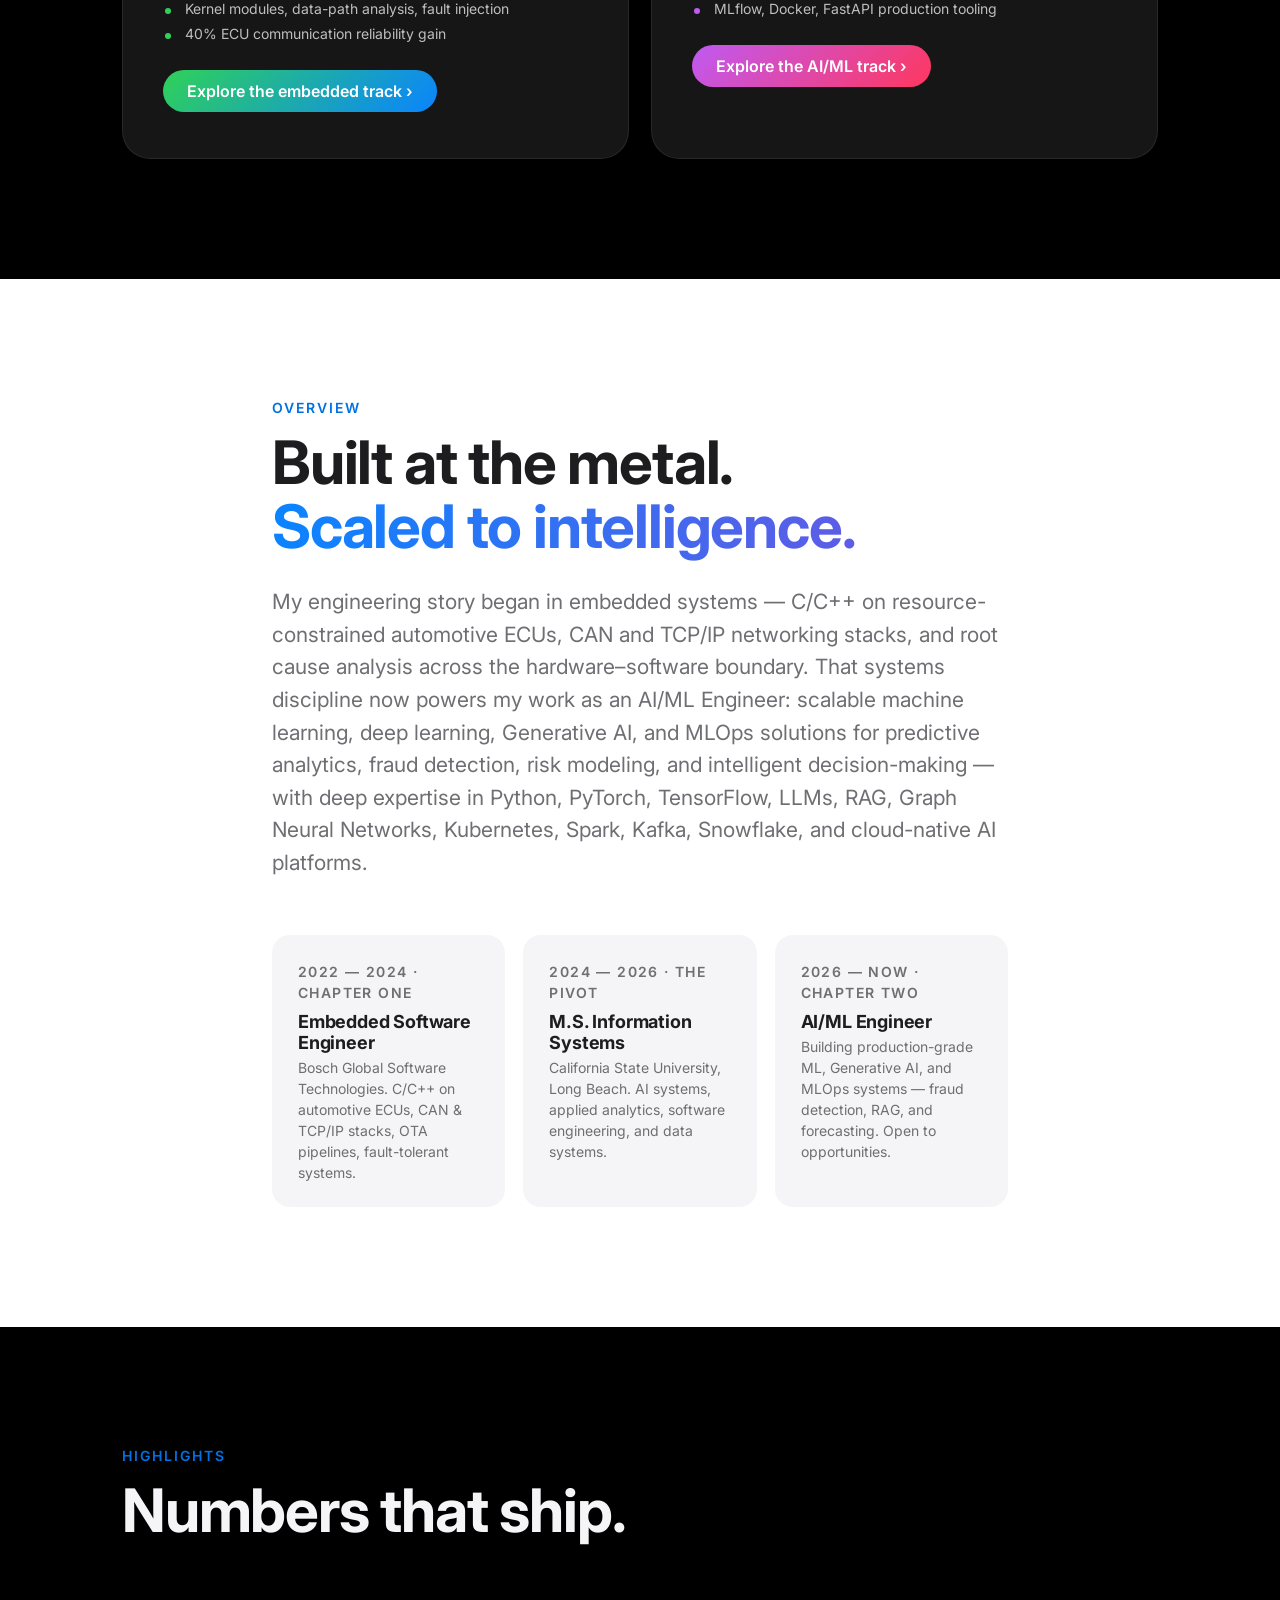
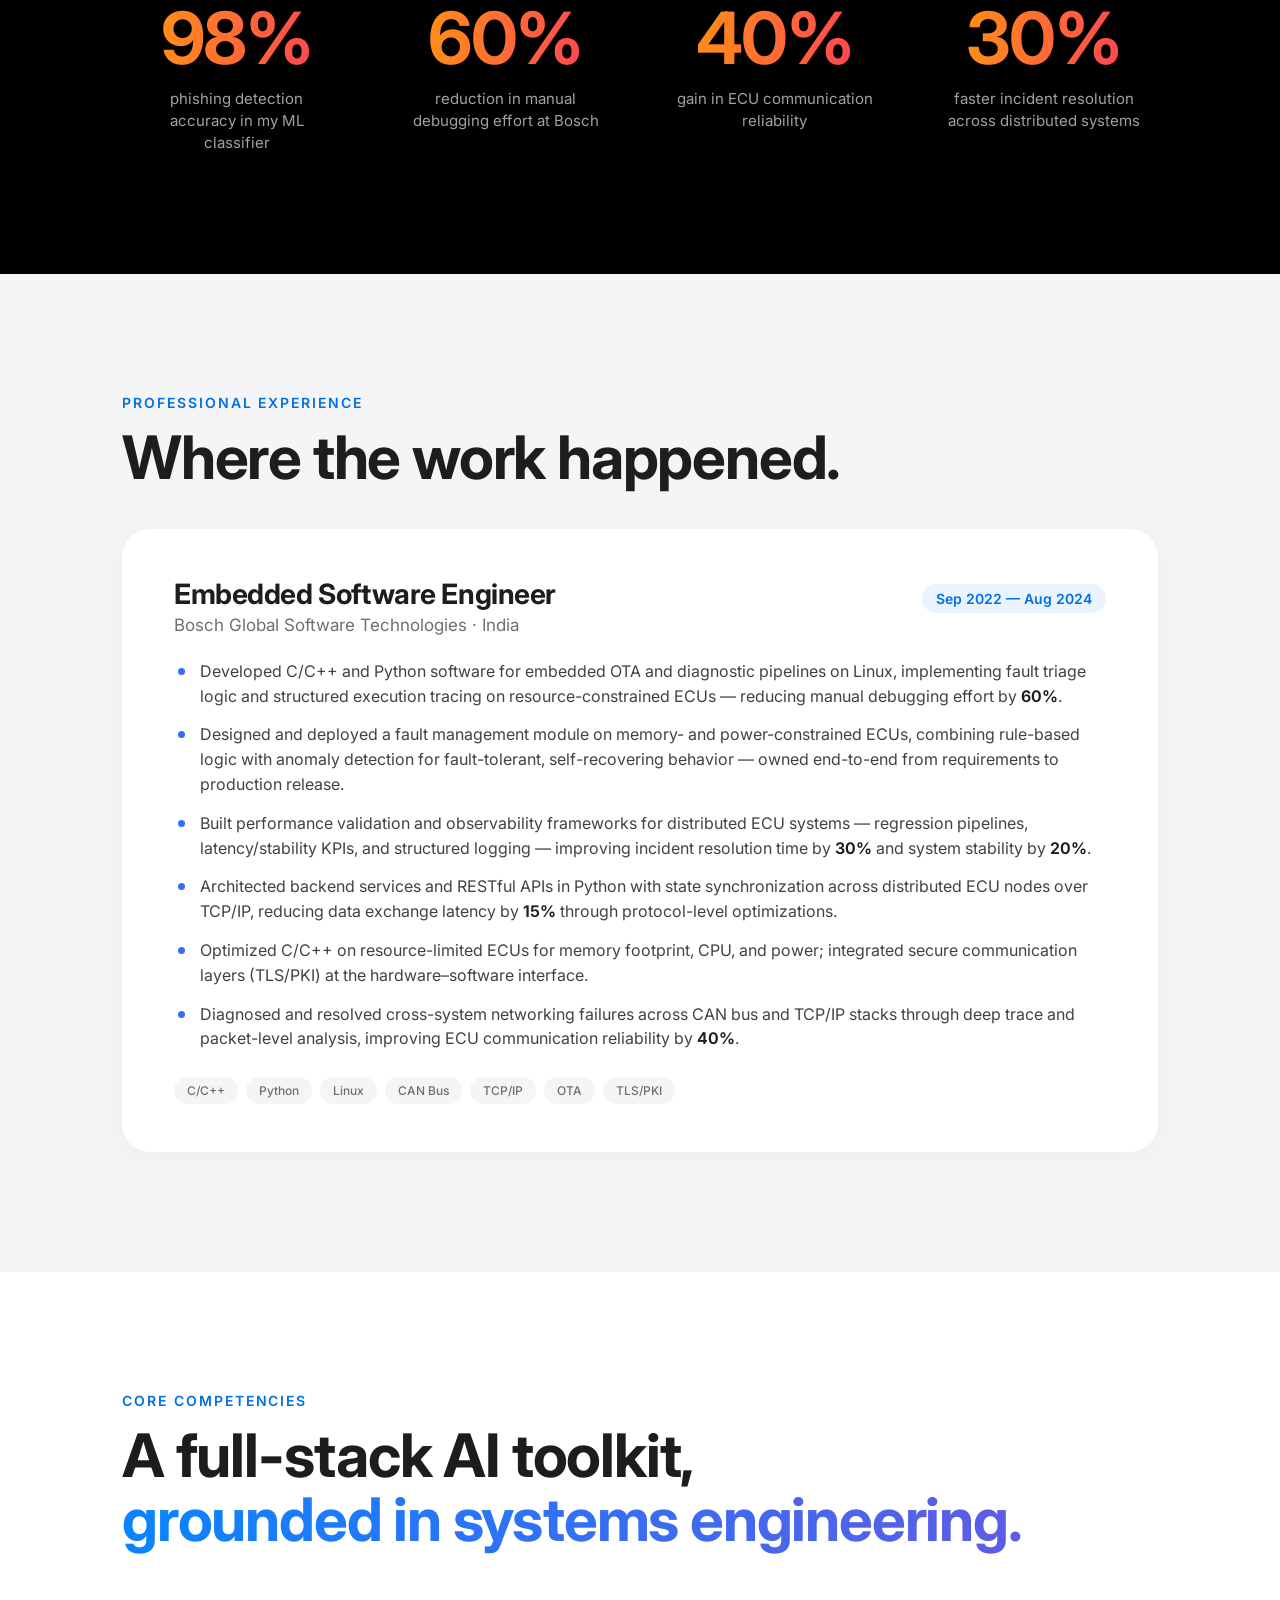
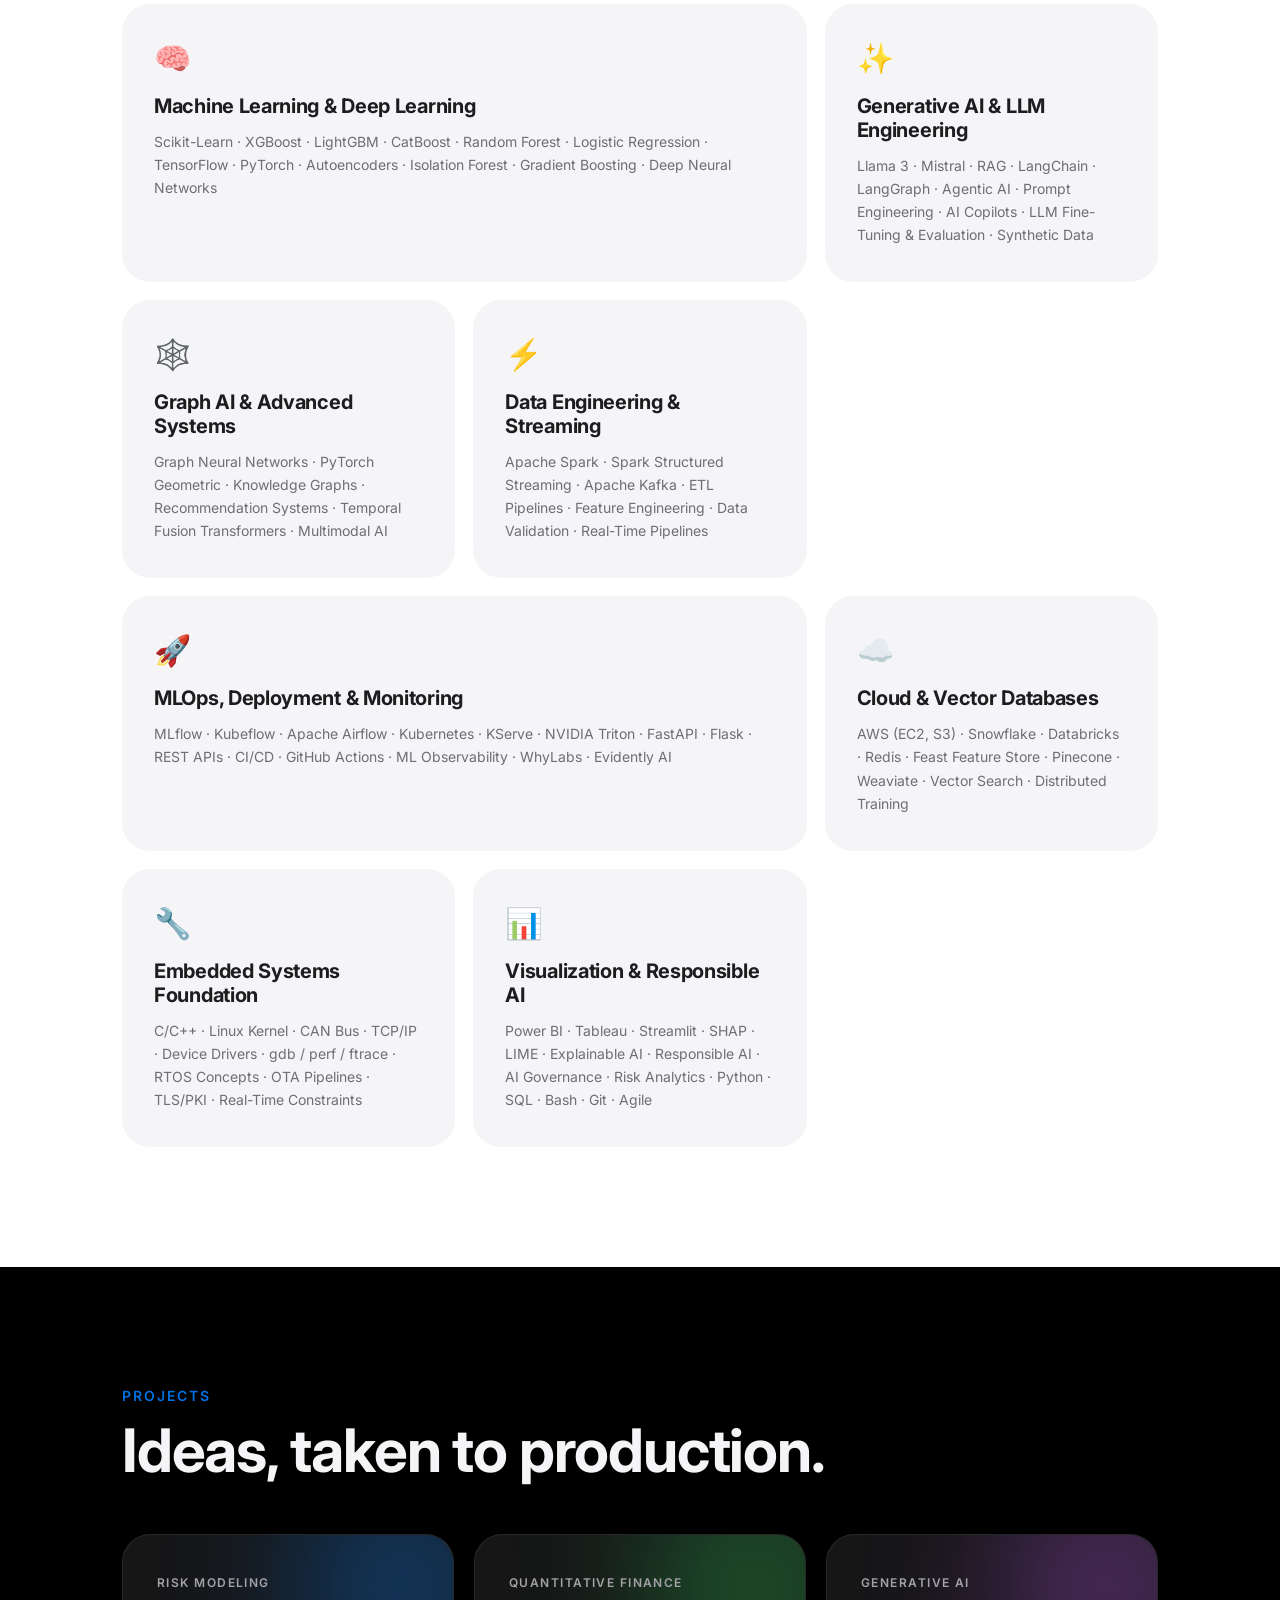
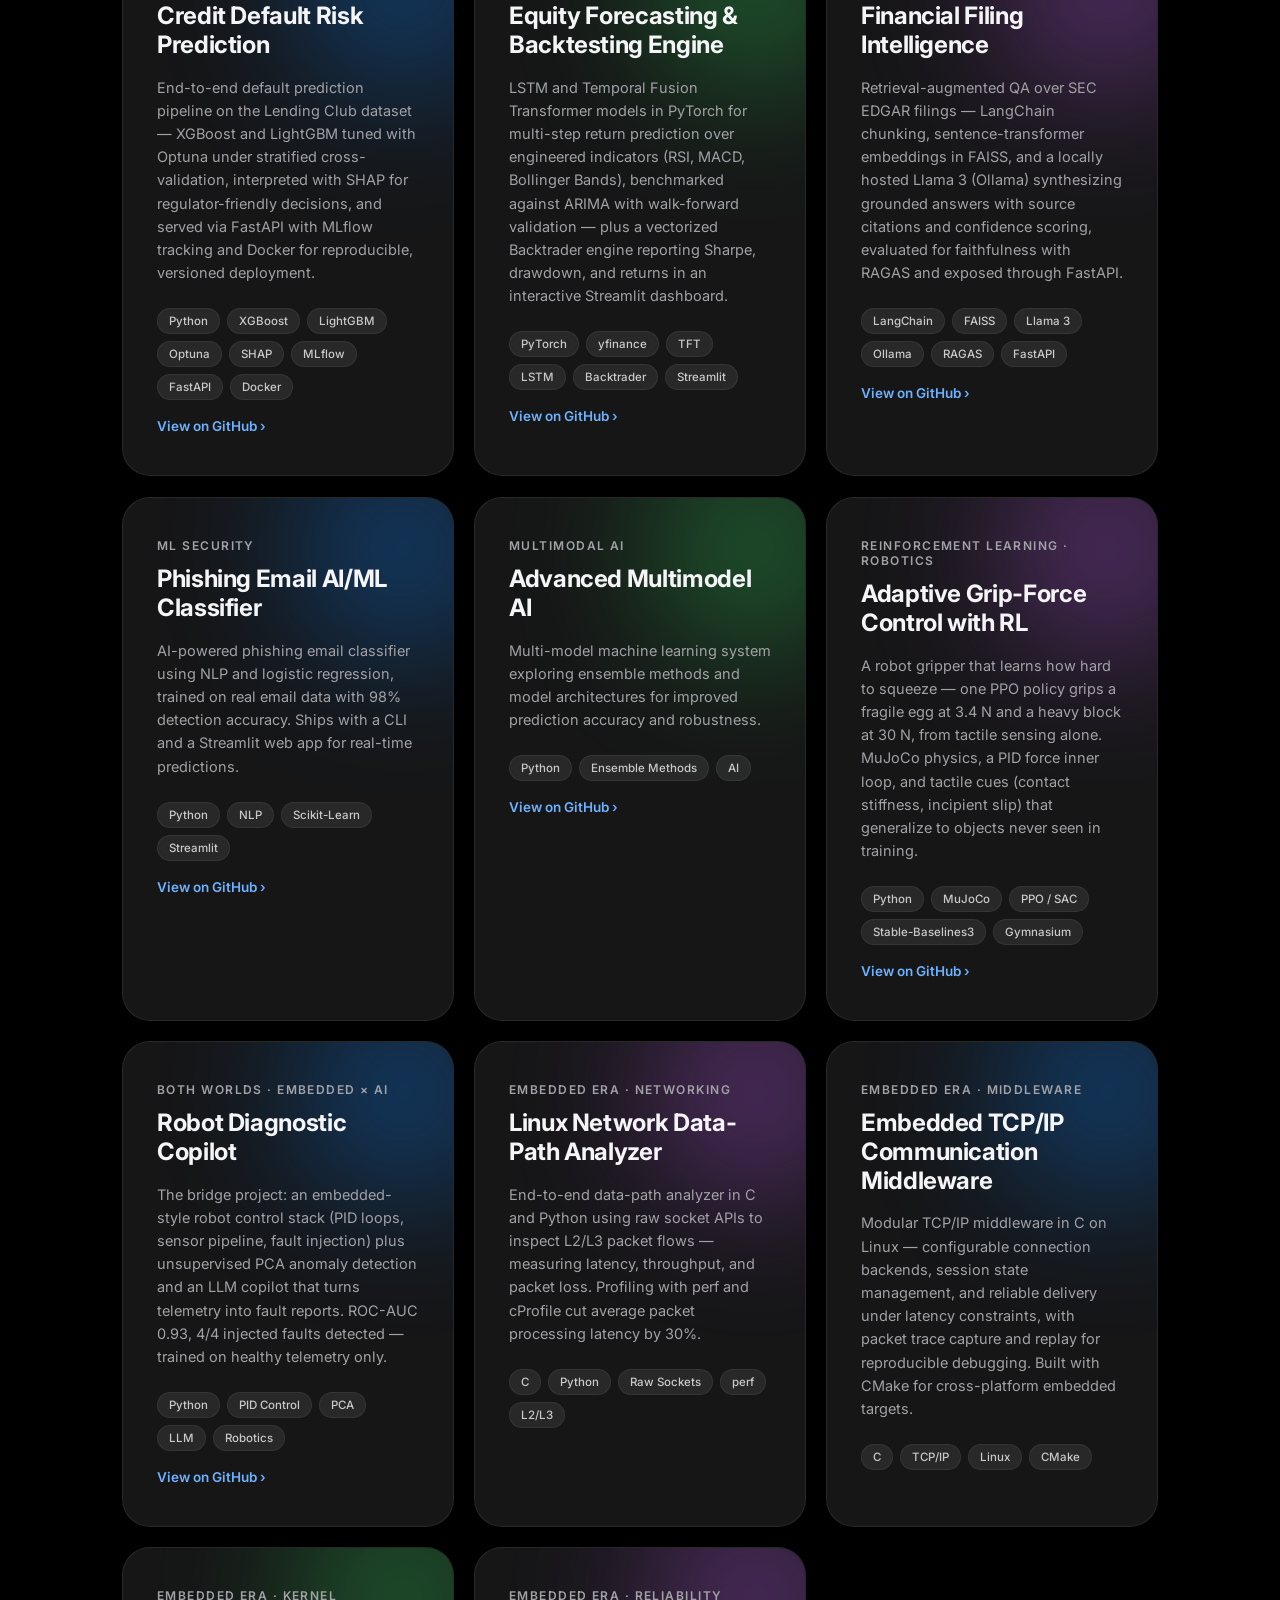
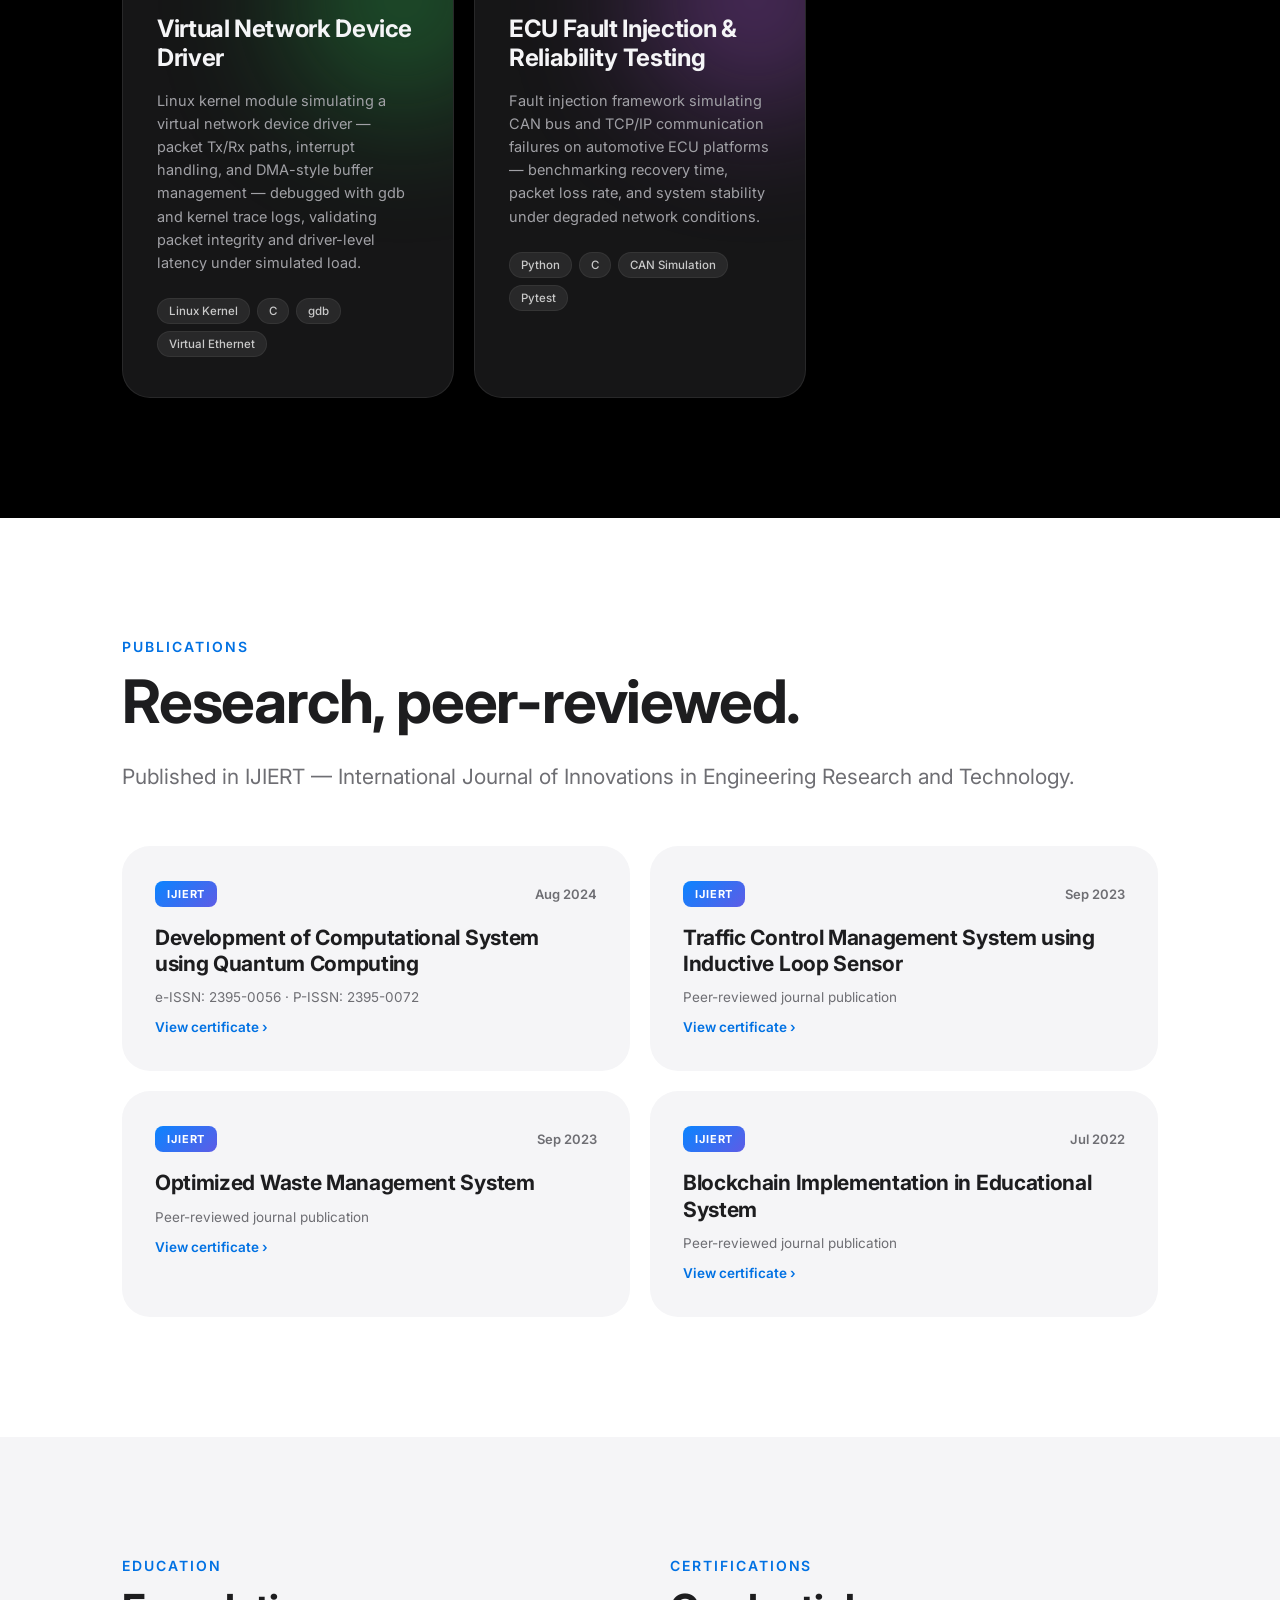
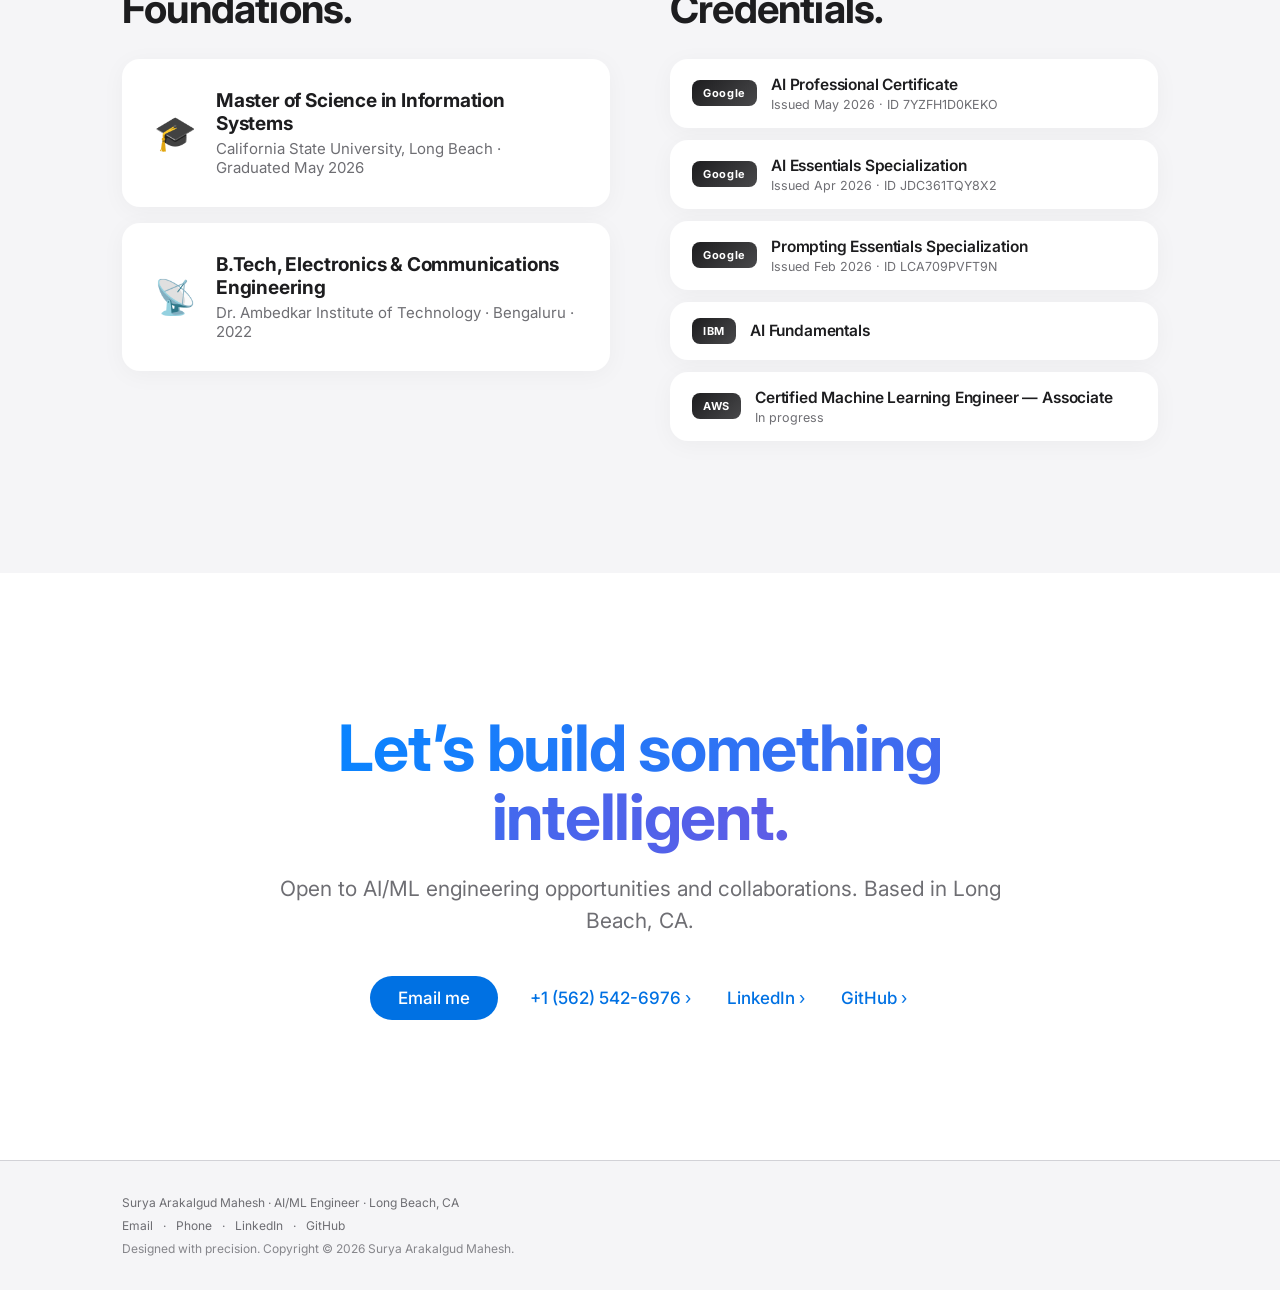
==== commit 72751b33: "Add Adaptive Grip RL and Robot Diagnostic Copilot projects; GitHub link in contact CTA Co-Authored-B" ====
--- a/index.html
+++ b/index.html
@@ -348,6 +348,38 @@
             <span>Python</span><span>Ensemble Methods</span><span>AI</span>
           </div>
           <a class="project-link" href="https://github.com/Arakalgudmaheshsurya/advanced-multimodel.git" target="_blank" rel="noopener">View on GitHub ›</a>
+        </article>
+
+        <article class="project-card reveal delay-2">
+          <div class="project-glow glow-purple" aria-hidden="true"></div>
+          <p class="project-kicker">Reinforcement Learning · Robotics</p>
+          <h3>Adaptive Grip-Force Control with RL</h3>
+          <p class="project-desc">
+            A robot gripper that learns how hard to squeeze — one PPO policy grips a fragile
+            egg at 3.4&nbsp;N and a heavy block at 30&nbsp;N, from tactile sensing alone.
+            MuJoCo physics, a PID force inner loop, and tactile cues (contact stiffness,
+            incipient slip) that generalize to objects never seen in training.
+          </p>
+          <div class="project-tags">
+            <span>Python</span><span>MuJoCo</span><span>PPO / SAC</span><span>Stable-Baselines3</span><span>Gymnasium</span>
+          </div>
+          <a class="project-link" href="https://github.com/Arakalgudmaheshsurya/adaptive-grip-rl" target="_blank" rel="noopener">View on GitHub ›</a>
+        </article>
+
+        <article class="project-card reveal">
+          <div class="project-glow glow-blue" aria-hidden="true"></div>
+          <p class="project-kicker">Both Worlds · Embedded × AI</p>
+          <h3>Robot Diagnostic Copilot</h3>
+          <p class="project-desc">
+            The bridge project: an embedded-style robot control stack (PID loops, sensor
+            pipeline, fault injection) plus unsupervised PCA anomaly detection and an LLM
+            copilot that turns telemetry into fault reports. ROC-AUC 0.93, 4/4 injected
+            faults detected — trained on healthy telemetry only.
+          </p>
+          <div class="project-tags">
+            <span>Python</span><span>PID Control</span><span>PCA</span><span>LLM</span><span>Robotics</span>
+          </div>
+          <a class="project-link" href="https://github.com/Arakalgudmaheshsurya/robot-diagnostic-copilot" target="_blank" rel="noopener">View on GitHub ›</a>
         </article>
 
         <article class="project-card reveal delay-2">
@@ -534,6 +566,7 @@
         <a href="mailto:suryaarakalgudmahesh@gmail.com" class="btn btn-primary">Email me</a>
         <a href="tel:+15625426976" class="btn btn-link">+1 (562) 542-6976 <span class="chevron">›</span></a>
         <a href="https://www.linkedin.com/in/surya-am/" target="_blank" rel="noopener" class="btn btn-link">LinkedIn <span class="chevron">›</span></a>
+        <a href="https://github.com/Arakalgudmaheshsurya" target="_blank" rel="noopener" class="btn btn-link">GitHub <span class="chevron">›</span></a>
       </div>
     </div>
   </section>
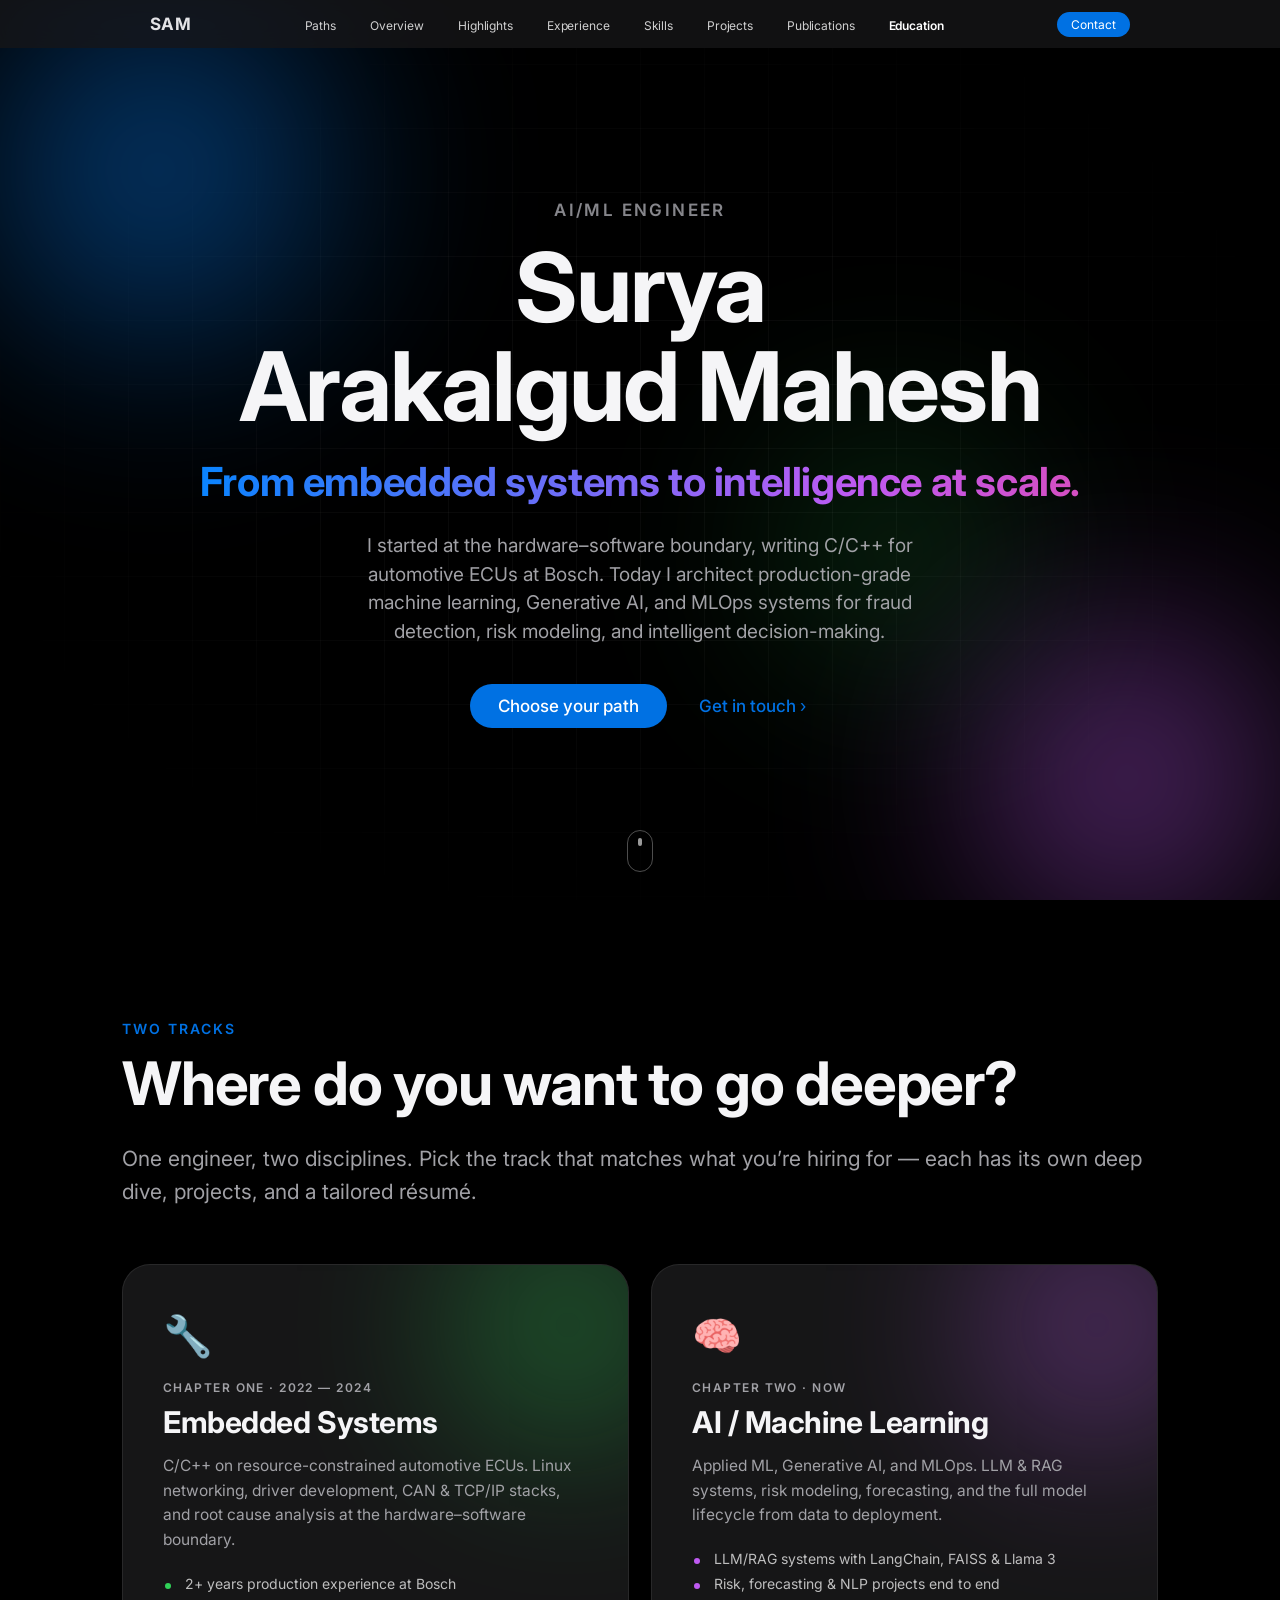
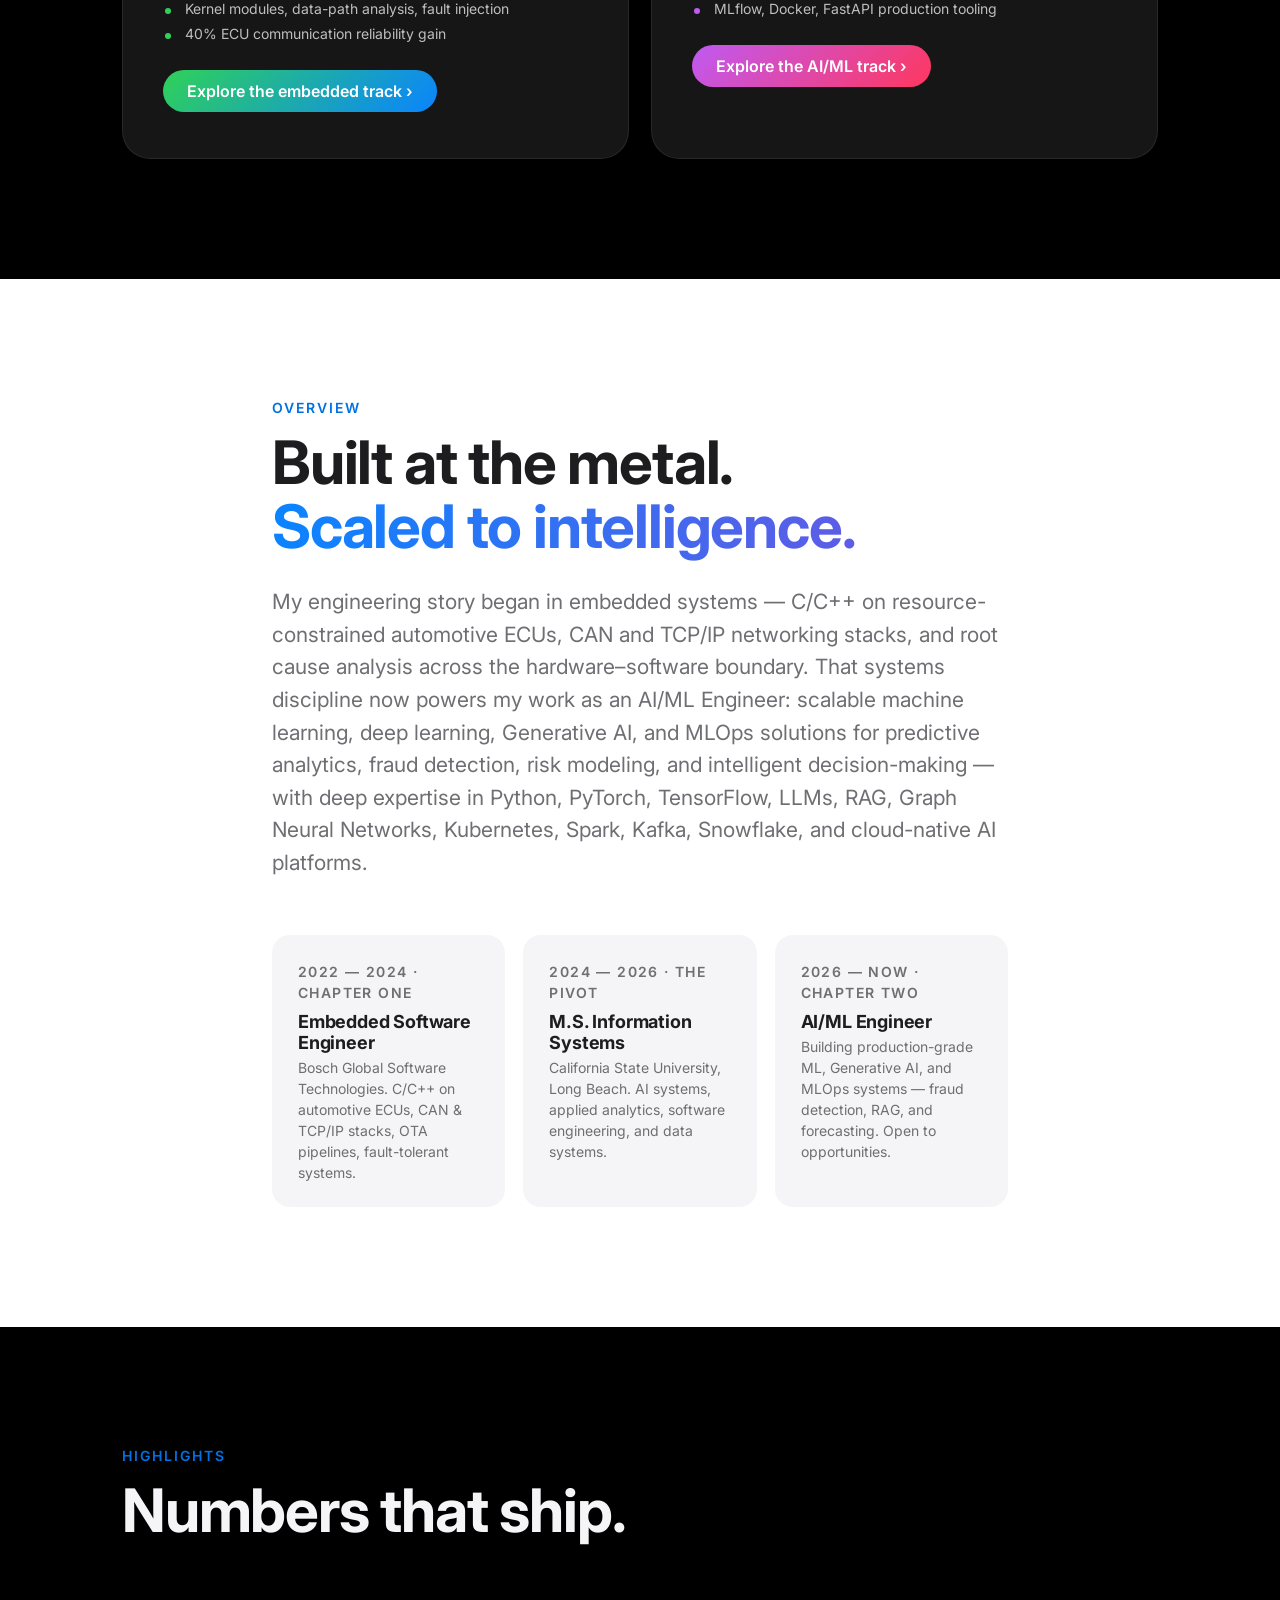
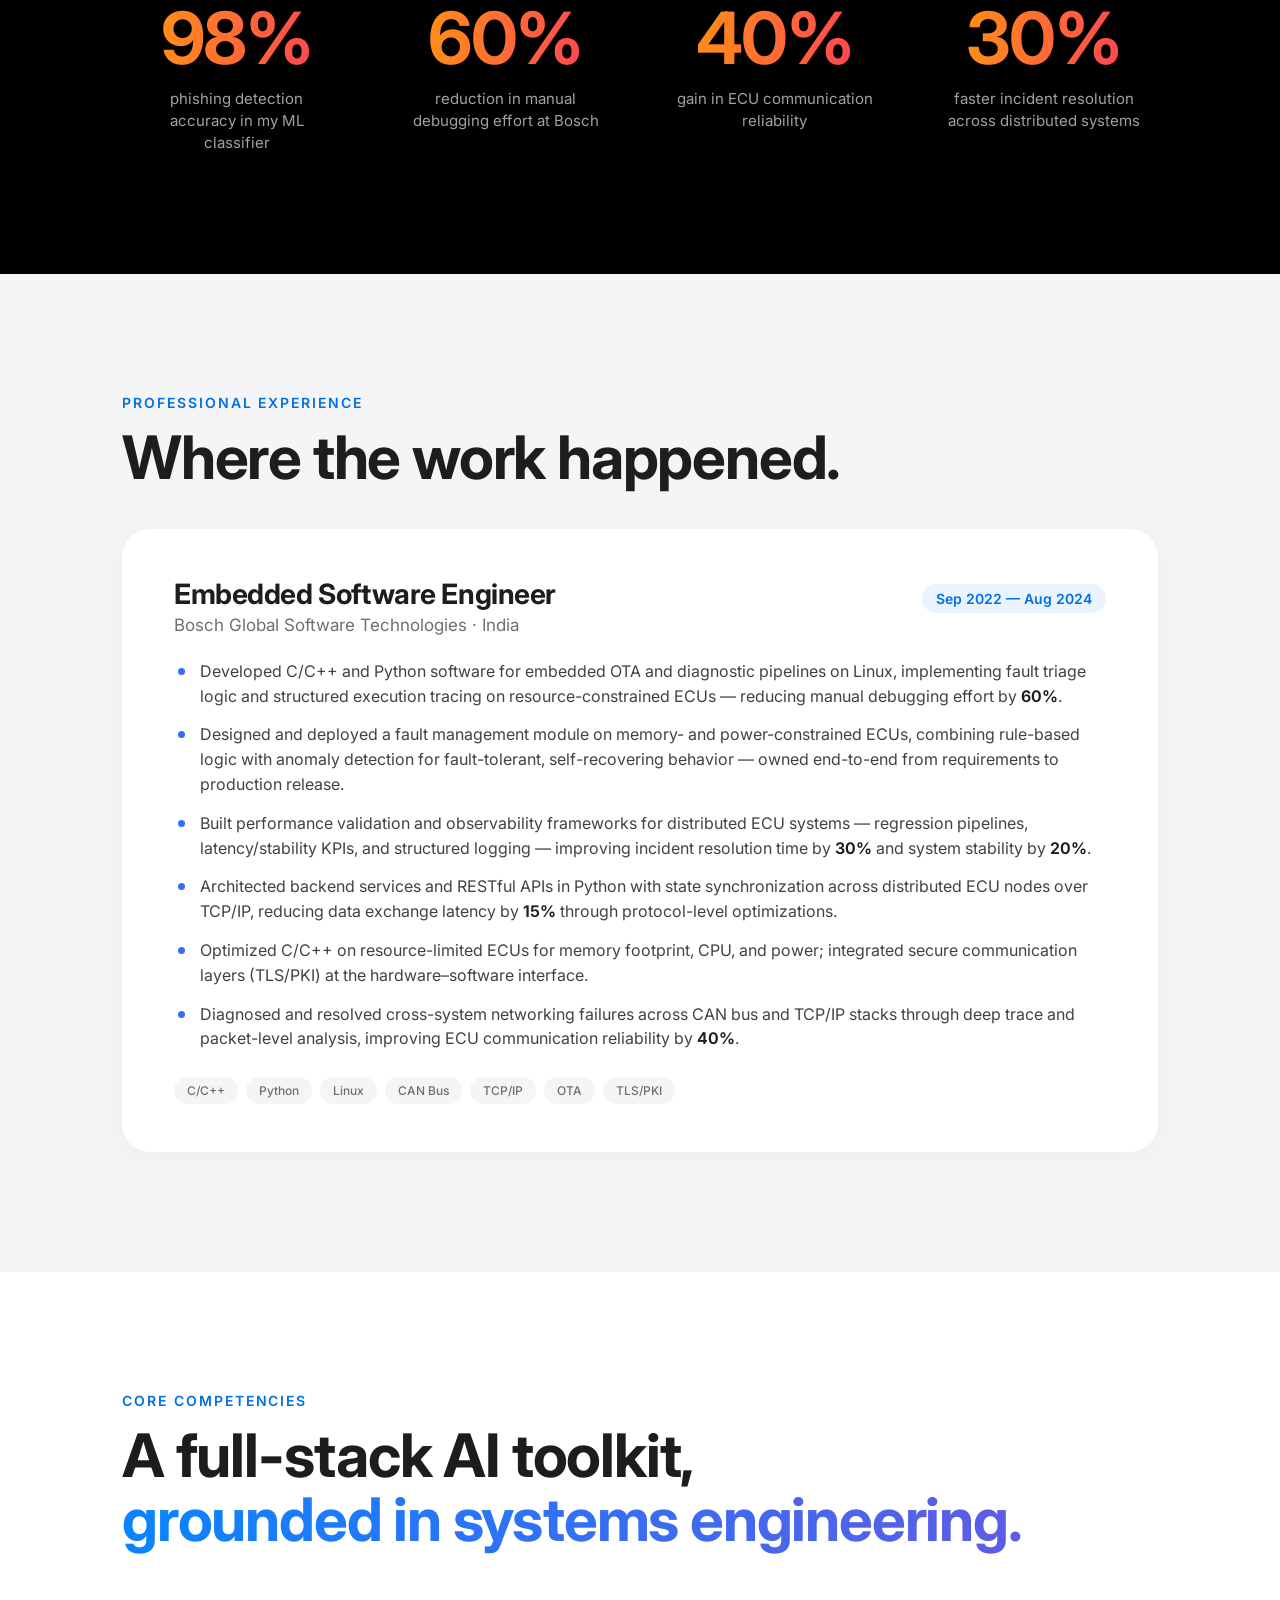
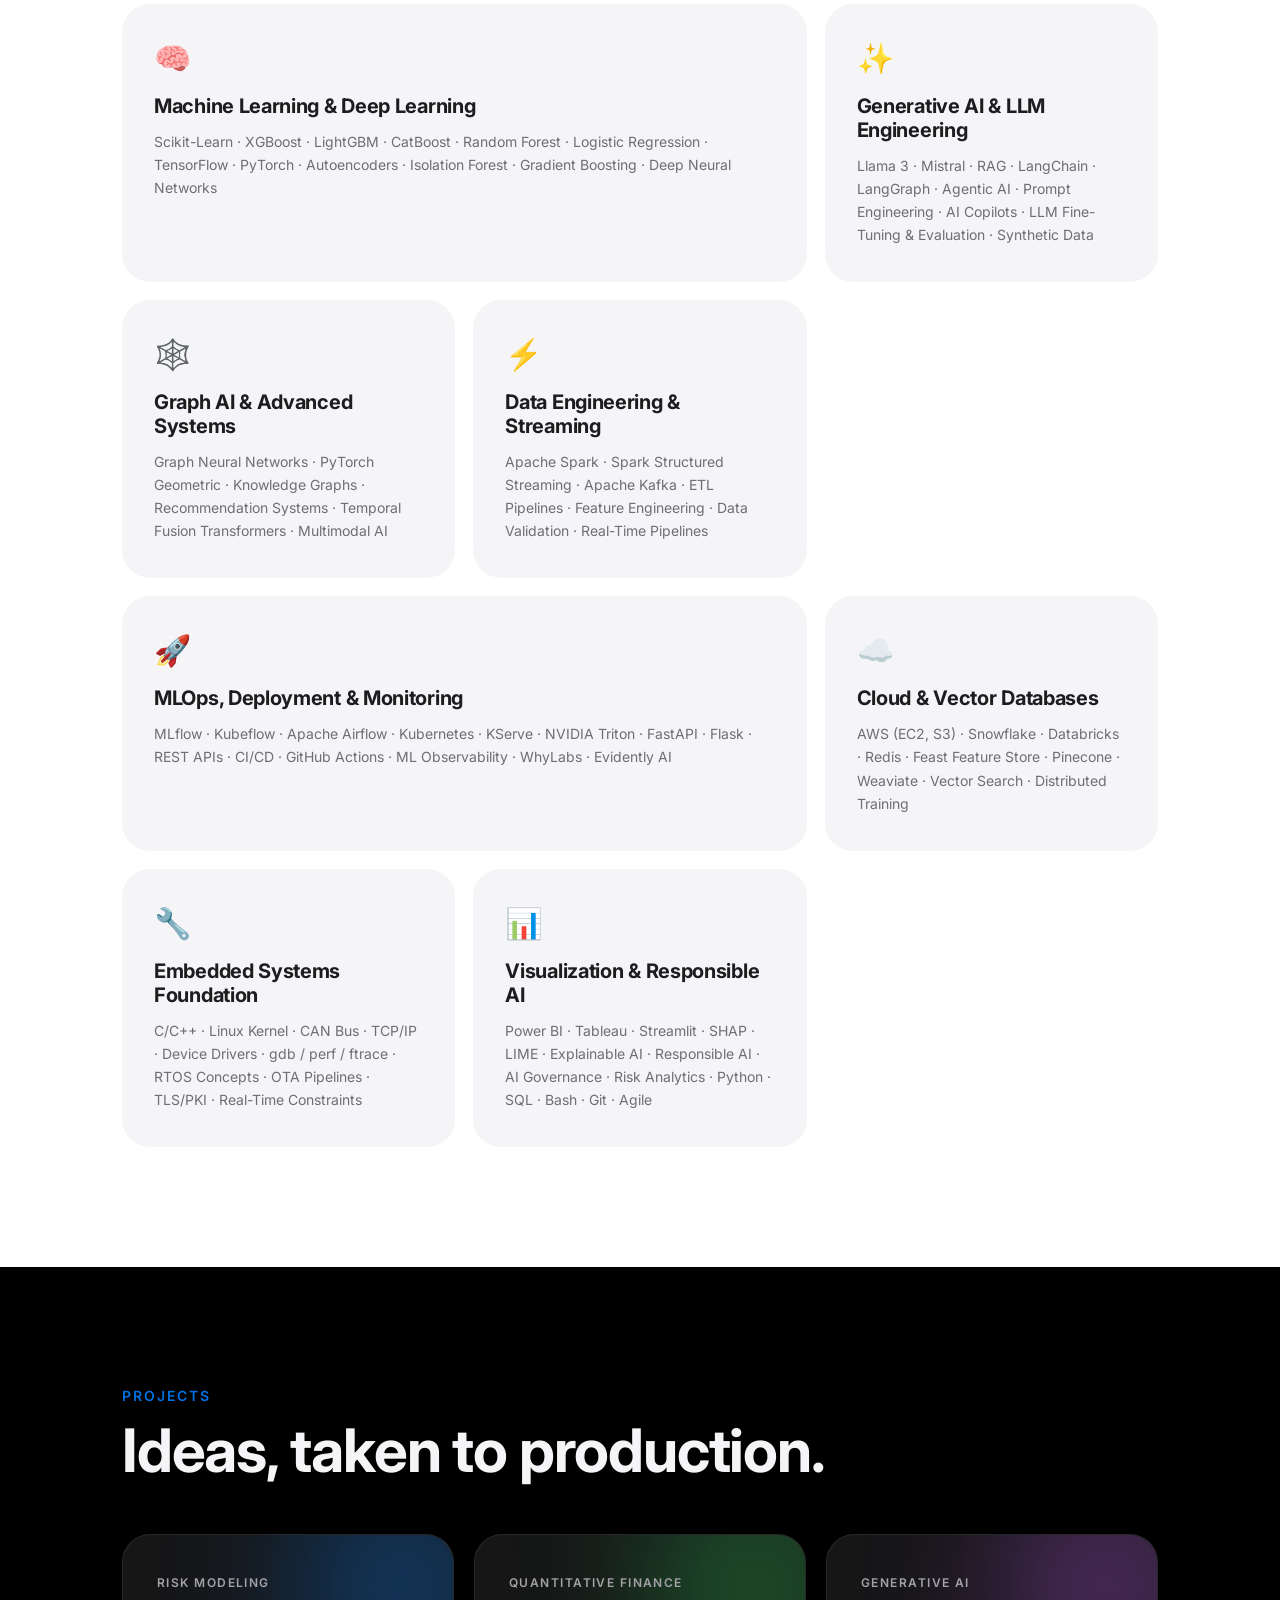
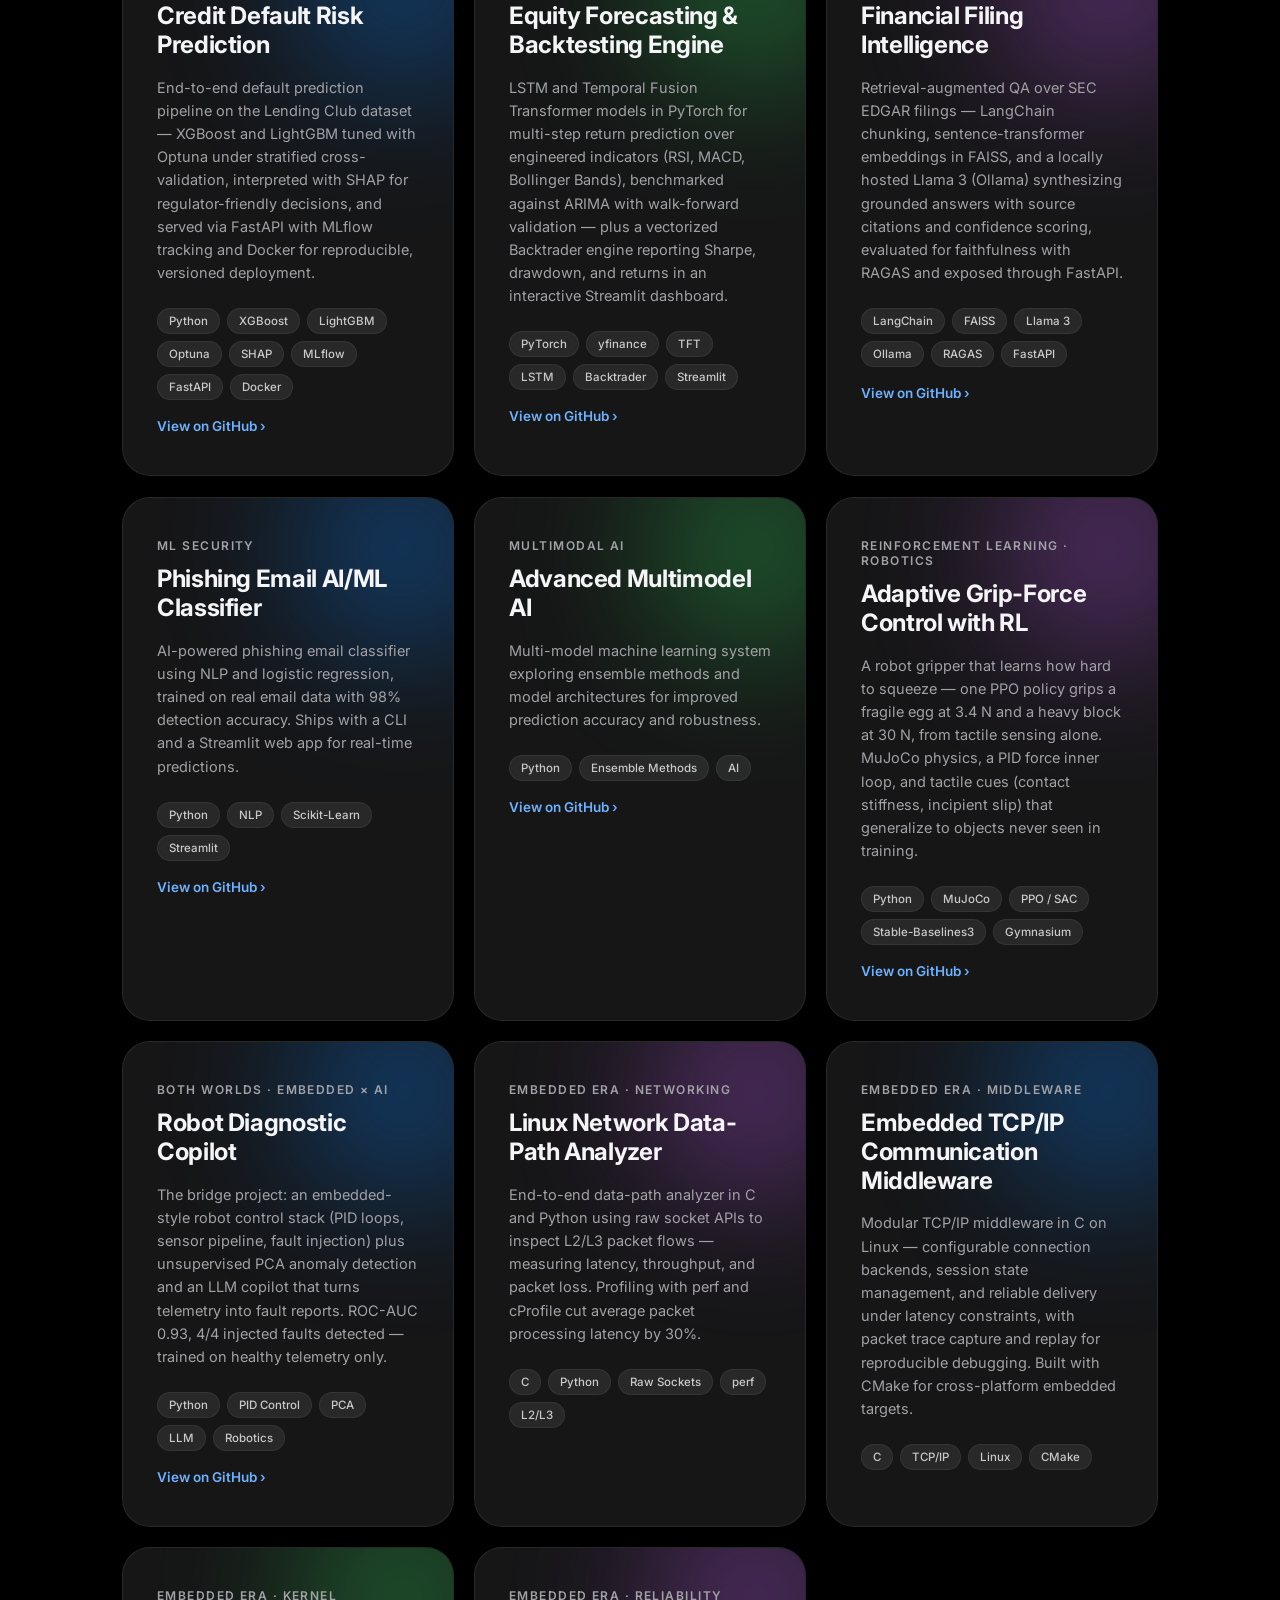
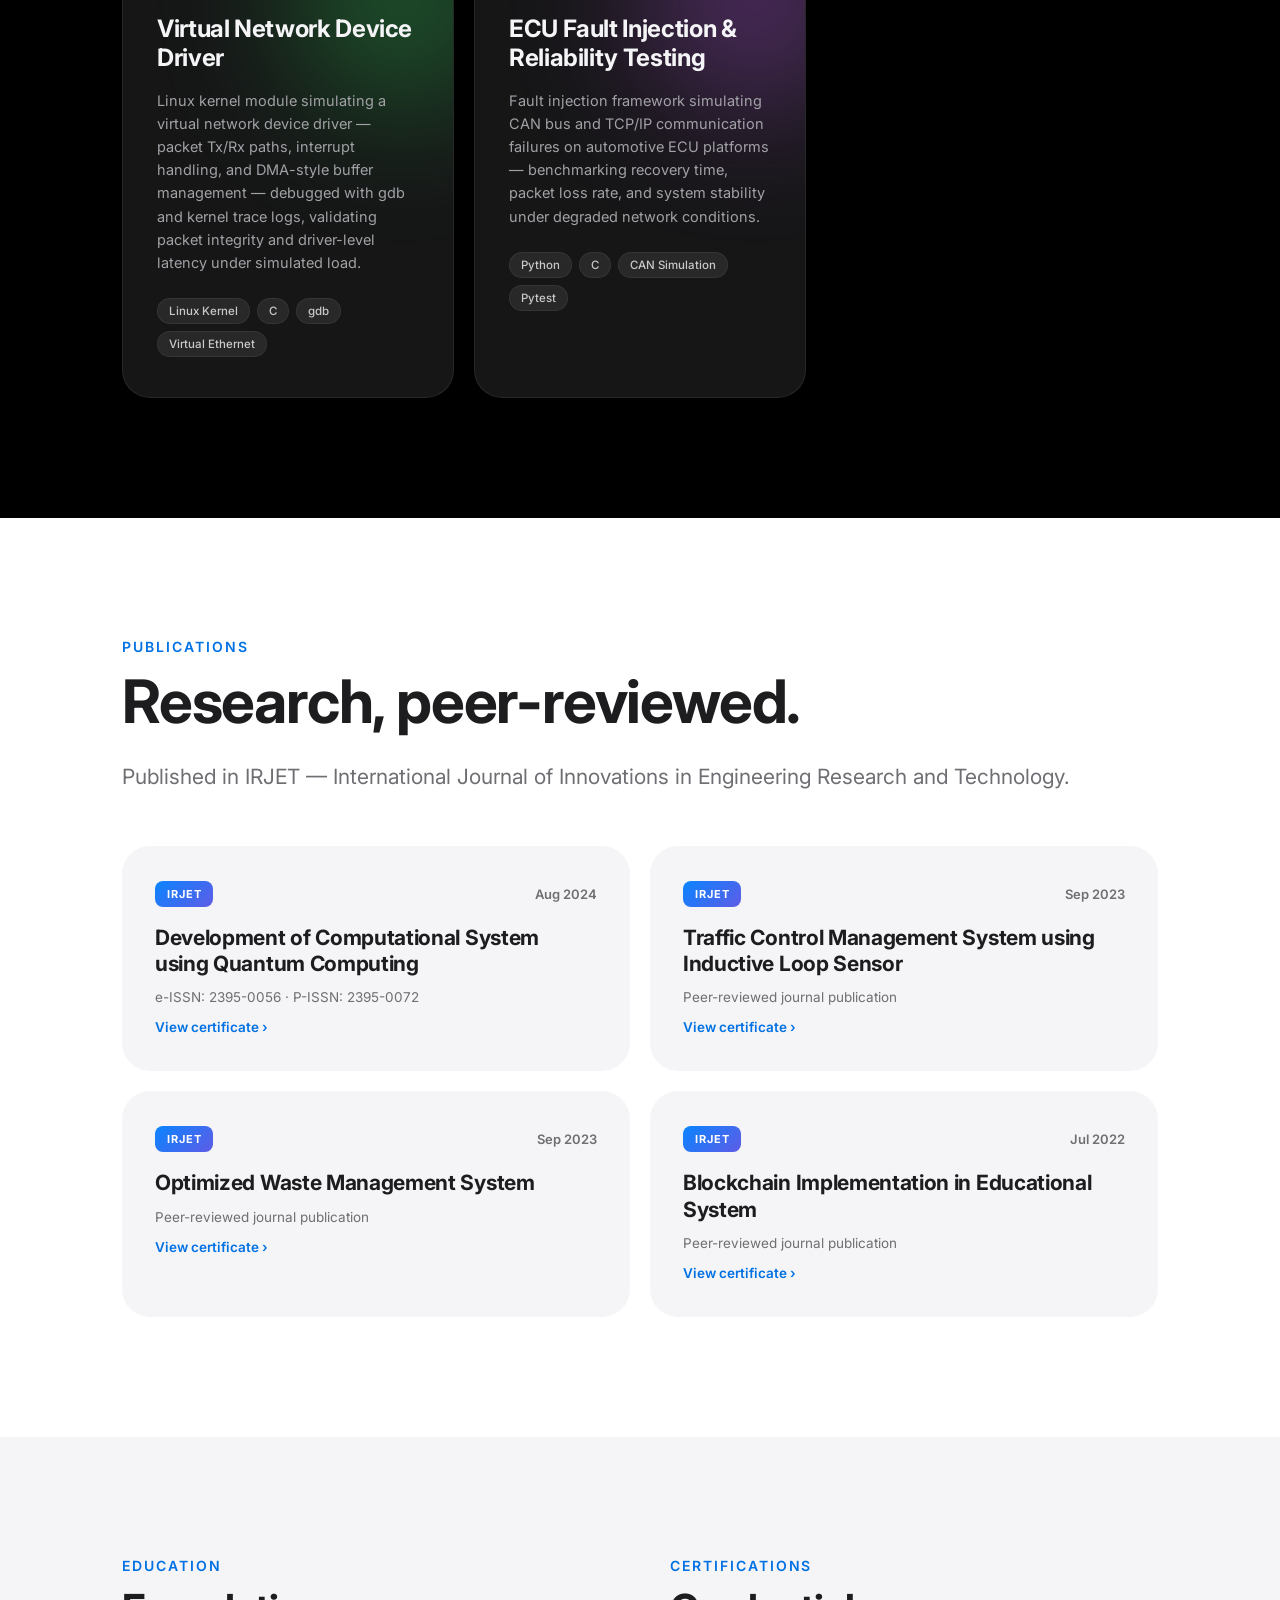
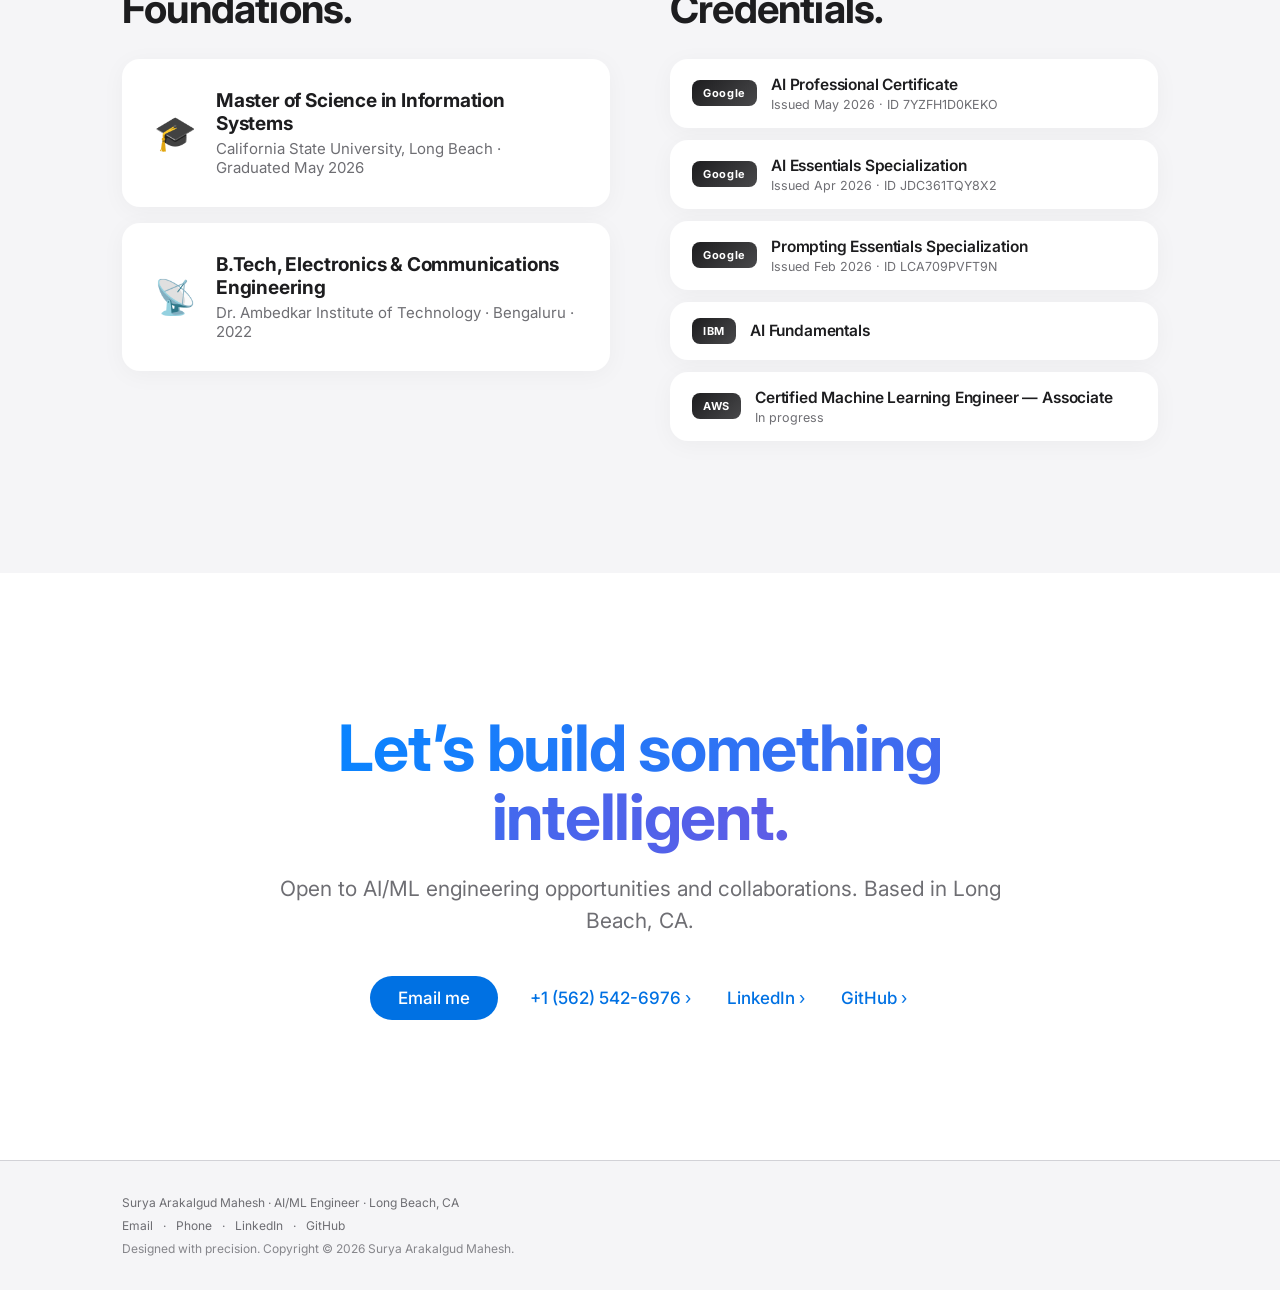
==== commit 37e29c8b: "Update publication references from IJIERT to IRJET" ====
--- a/index.html
+++ b/index.html
@@ -449,11 +449,11 @@
     <div class="container">
       <p class="section-eyebrow reveal">Publications</p>
       <h2 class="section-title reveal">Research, peer-reviewed.</h2>
-      <p class="section-lede reveal">Published in IJIERT — International Journal of Innovations in Engineering Research and Technology.</p>
+      <p class="section-lede reveal">Published in IRJET — International Journal of Innovations in Engineering Research and Technology.</p>
       <div class="pub-grid">
         <article class="pub-card spotlight reveal">
           <div class="pub-top">
-            <span class="pub-badge">IJIERT</span>
+            <span class="pub-badge">IRJET</span>
             <span class="pub-date">Aug 2024</span>
           </div>
           <h3>Development of Computational System using Quantum Computing</h3>
@@ -462,7 +462,7 @@
         </article>
         <article class="pub-card spotlight reveal delay-1">
           <div class="pub-top">
-            <span class="pub-badge">IJIERT</span>
+            <span class="pub-badge">IRJET</span>
             <span class="pub-date">Sep 2023</span>
           </div>
           <h3>Traffic Control Management System using Inductive Loop Sensor</h3>
@@ -471,7 +471,7 @@
         </article>
         <article class="pub-card spotlight reveal delay-2">
           <div class="pub-top">
-            <span class="pub-badge">IJIERT</span>
+            <span class="pub-badge">IRJET</span>
             <span class="pub-date">Sep 2023</span>
           </div>
           <h3>Optimized Waste Management System</h3>
@@ -480,7 +480,7 @@
         </article>
         <article class="pub-card spotlight reveal delay-3">
           <div class="pub-top">
-            <span class="pub-badge">IJIERT</span>
+            <span class="pub-badge">IRJET</span>
             <span class="pub-date">Jul 2022</span>
           </div>
           <h3>Blockchain Implementation in Educational System</h3>
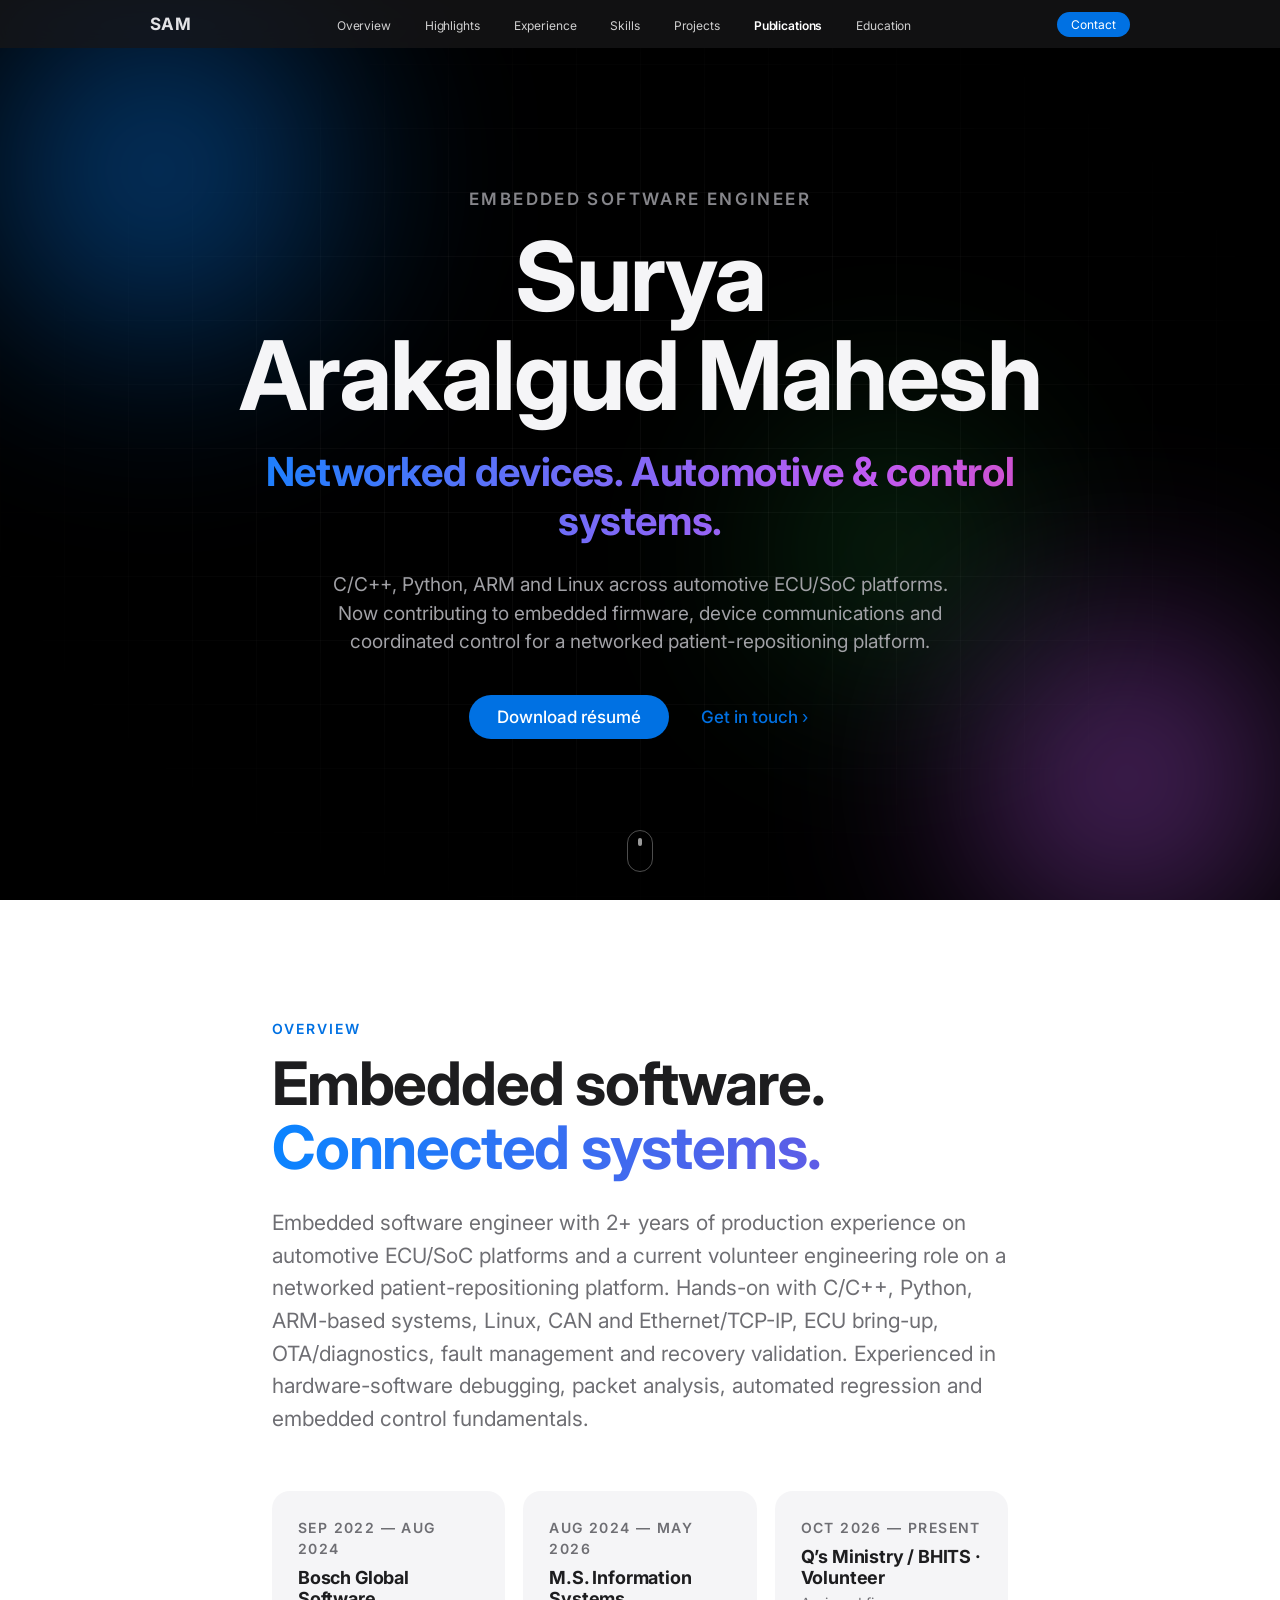
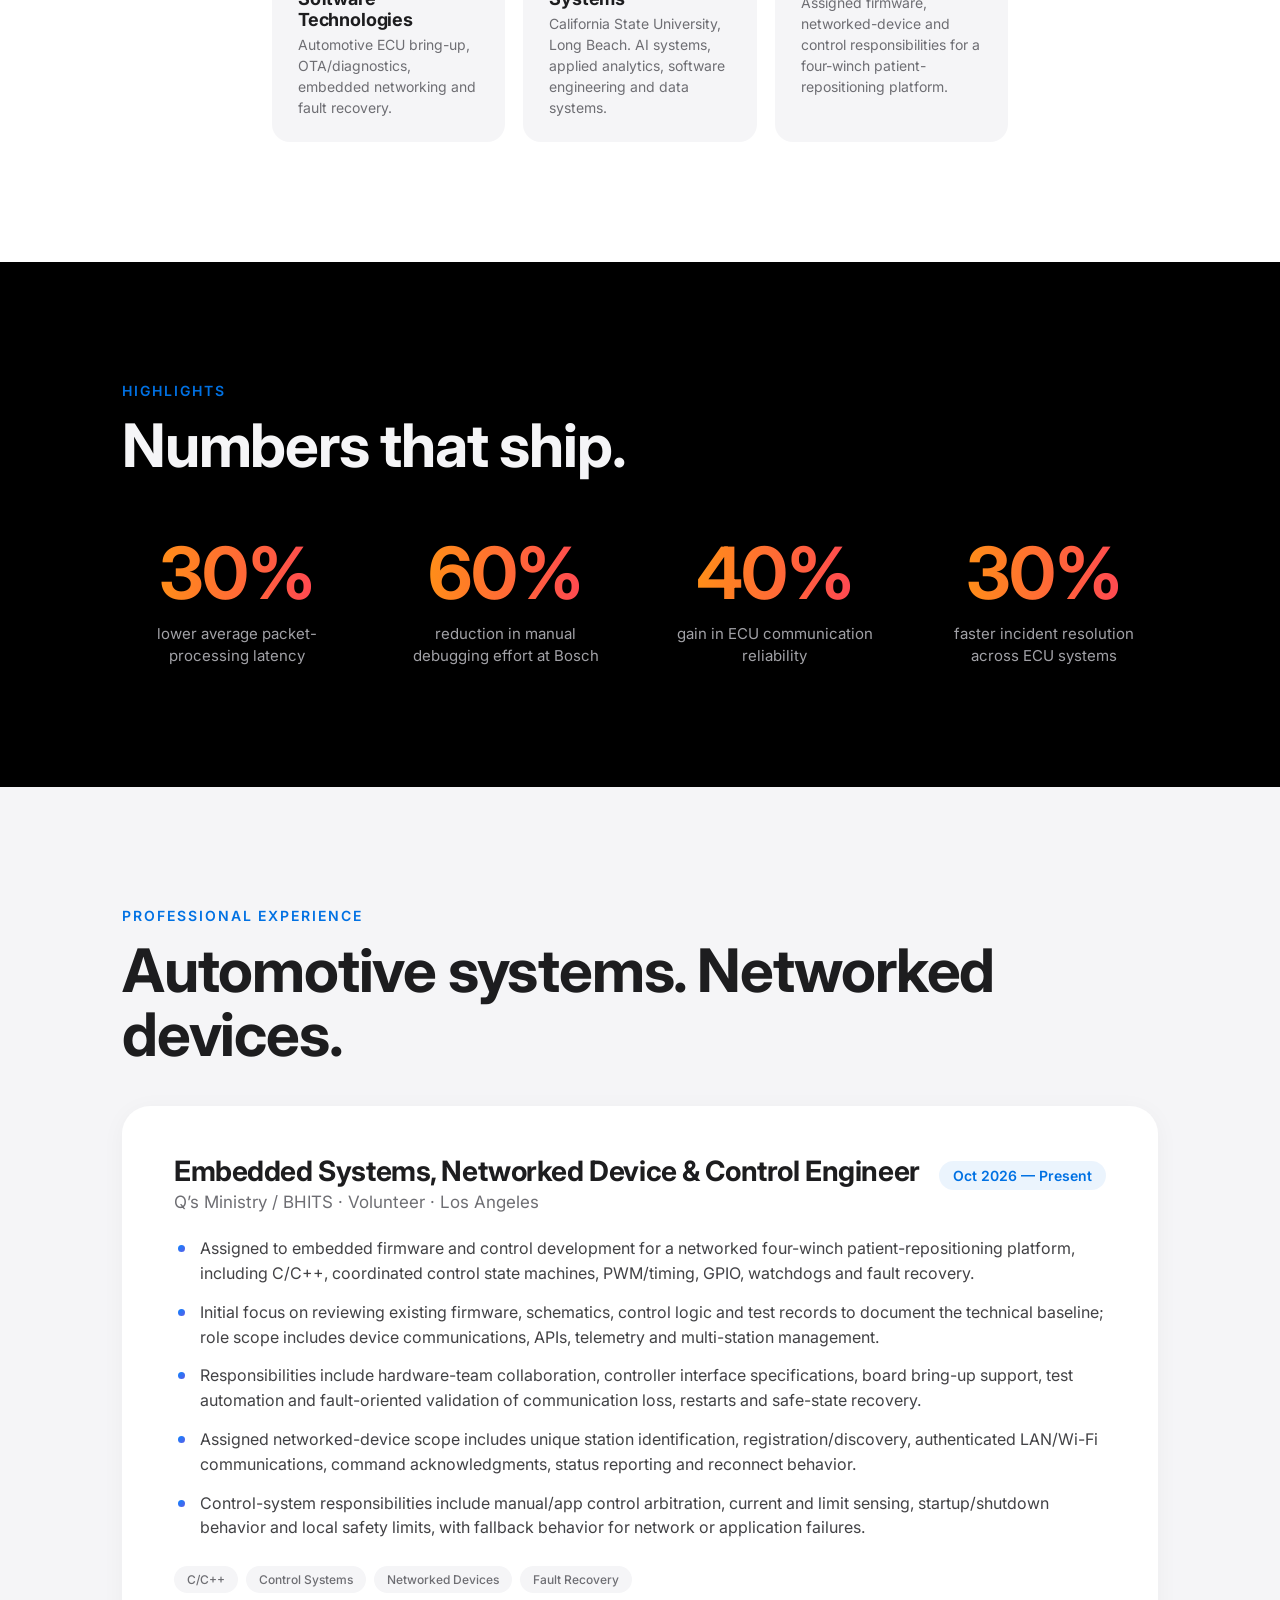
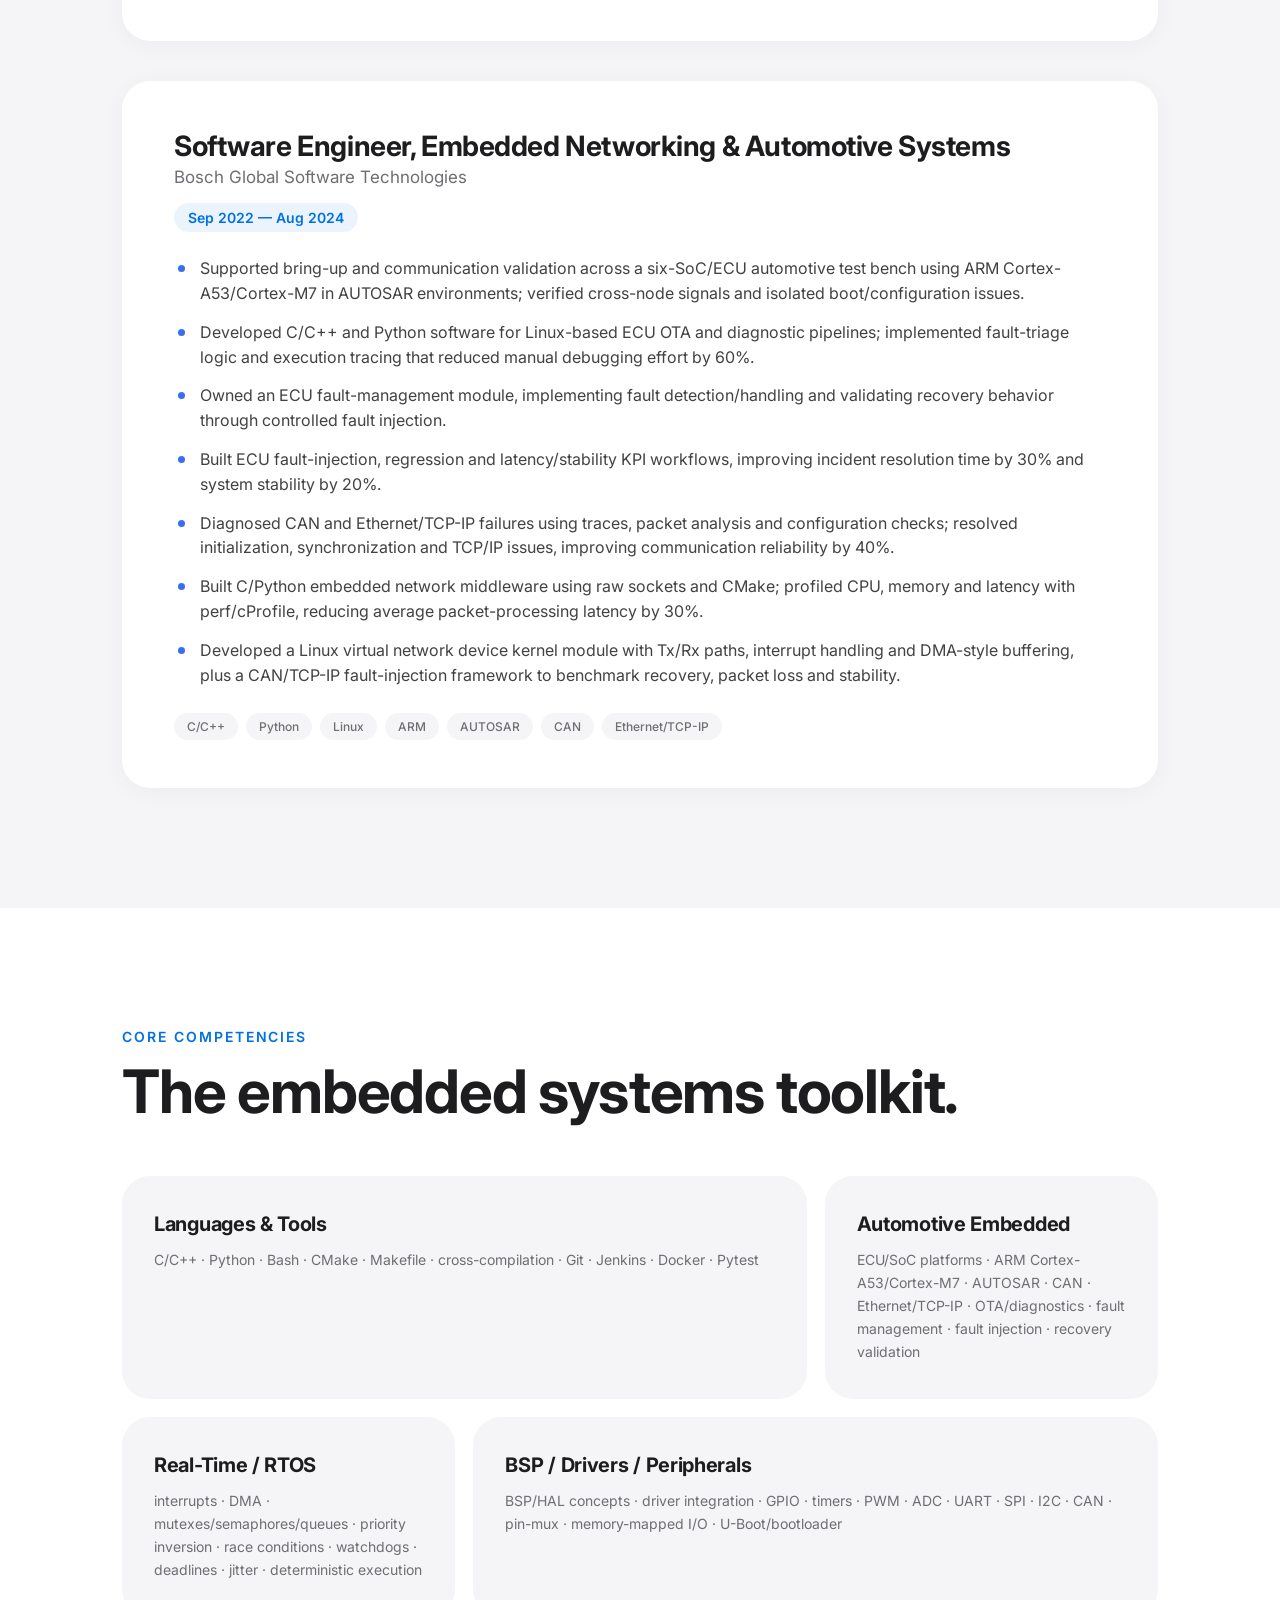
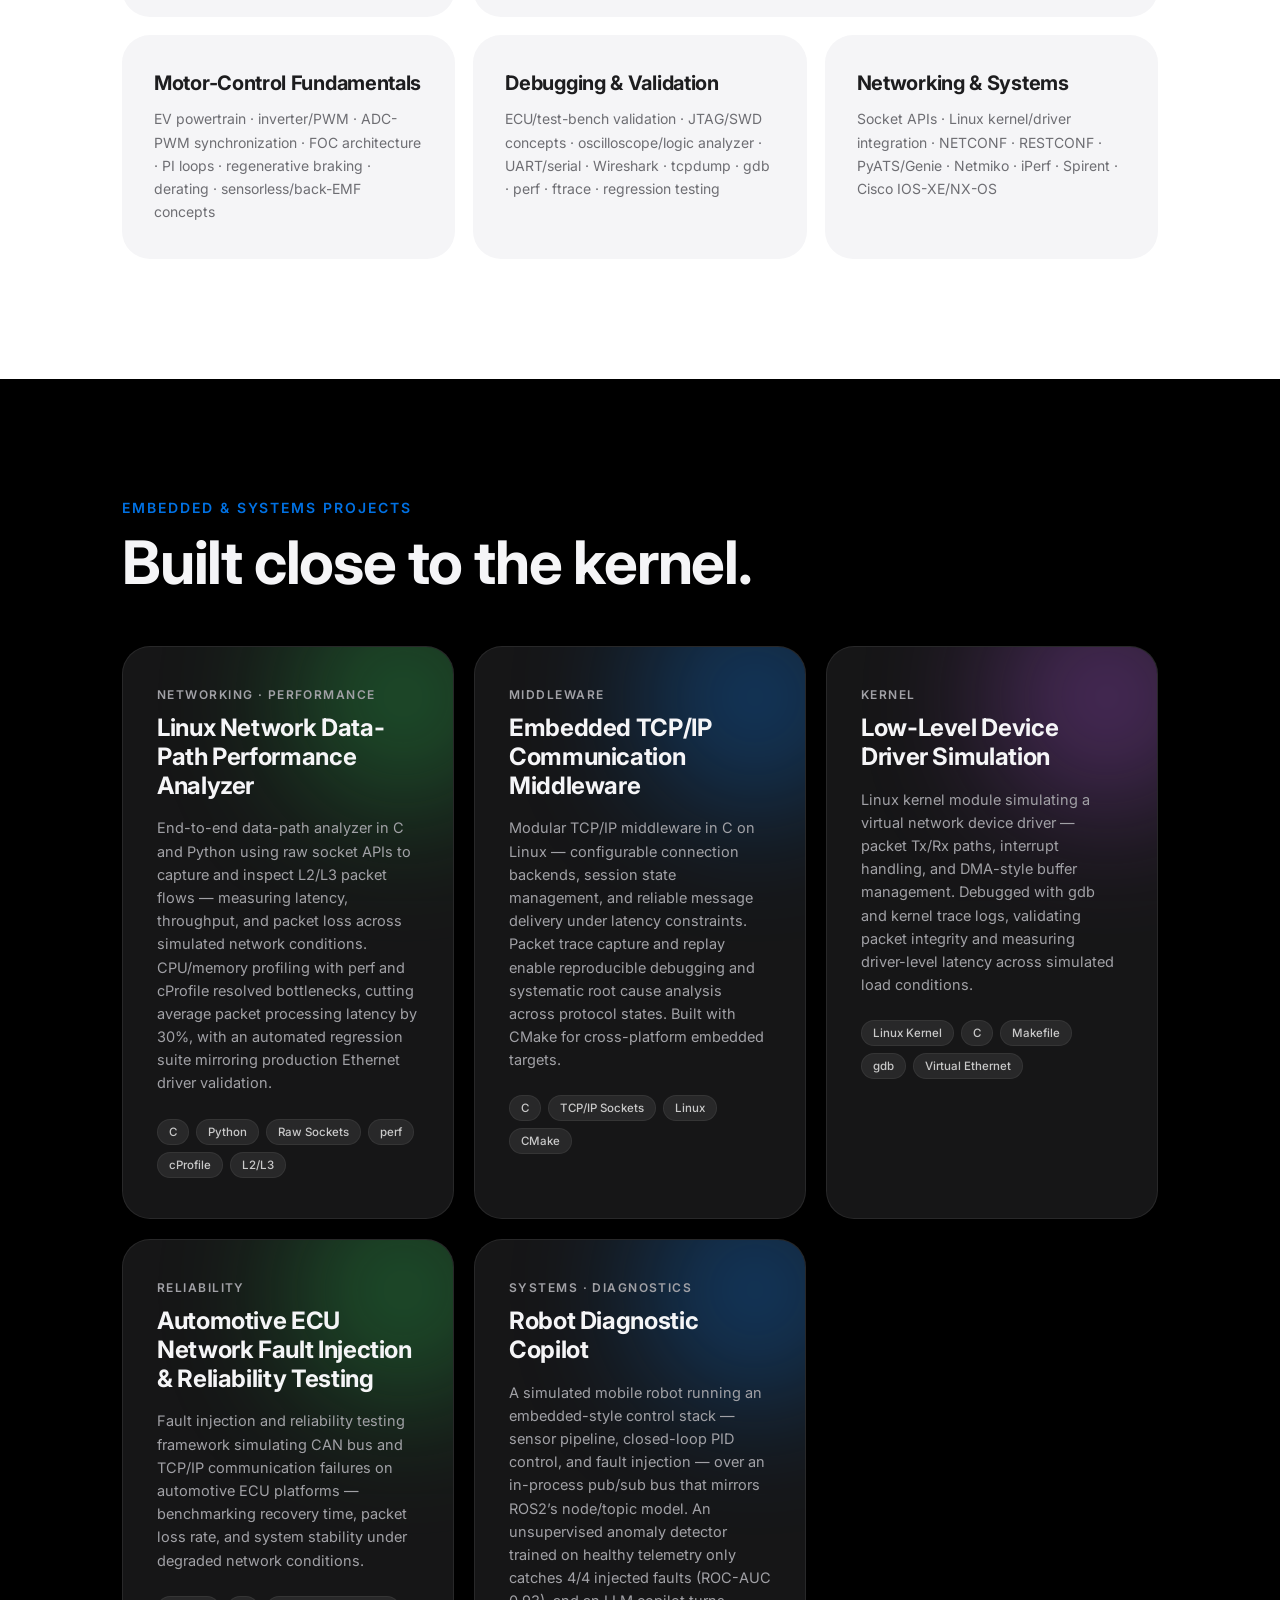
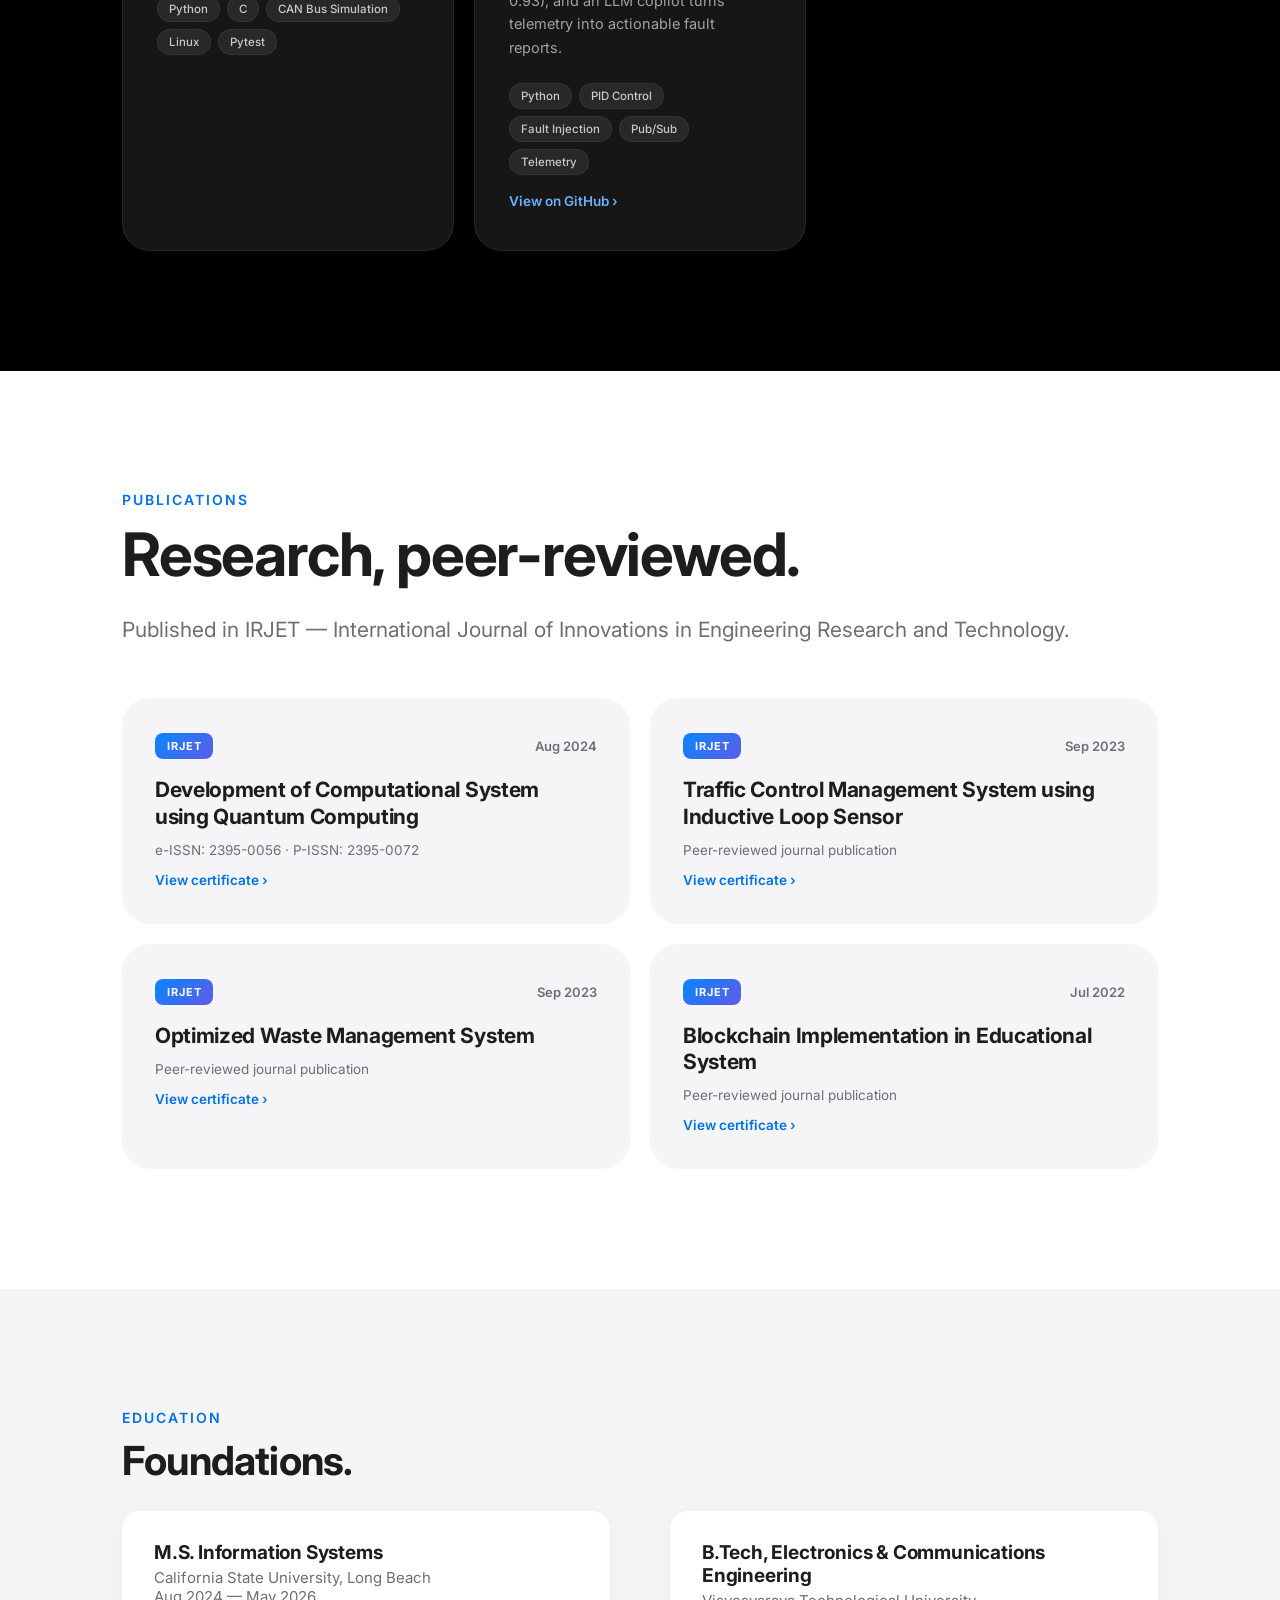
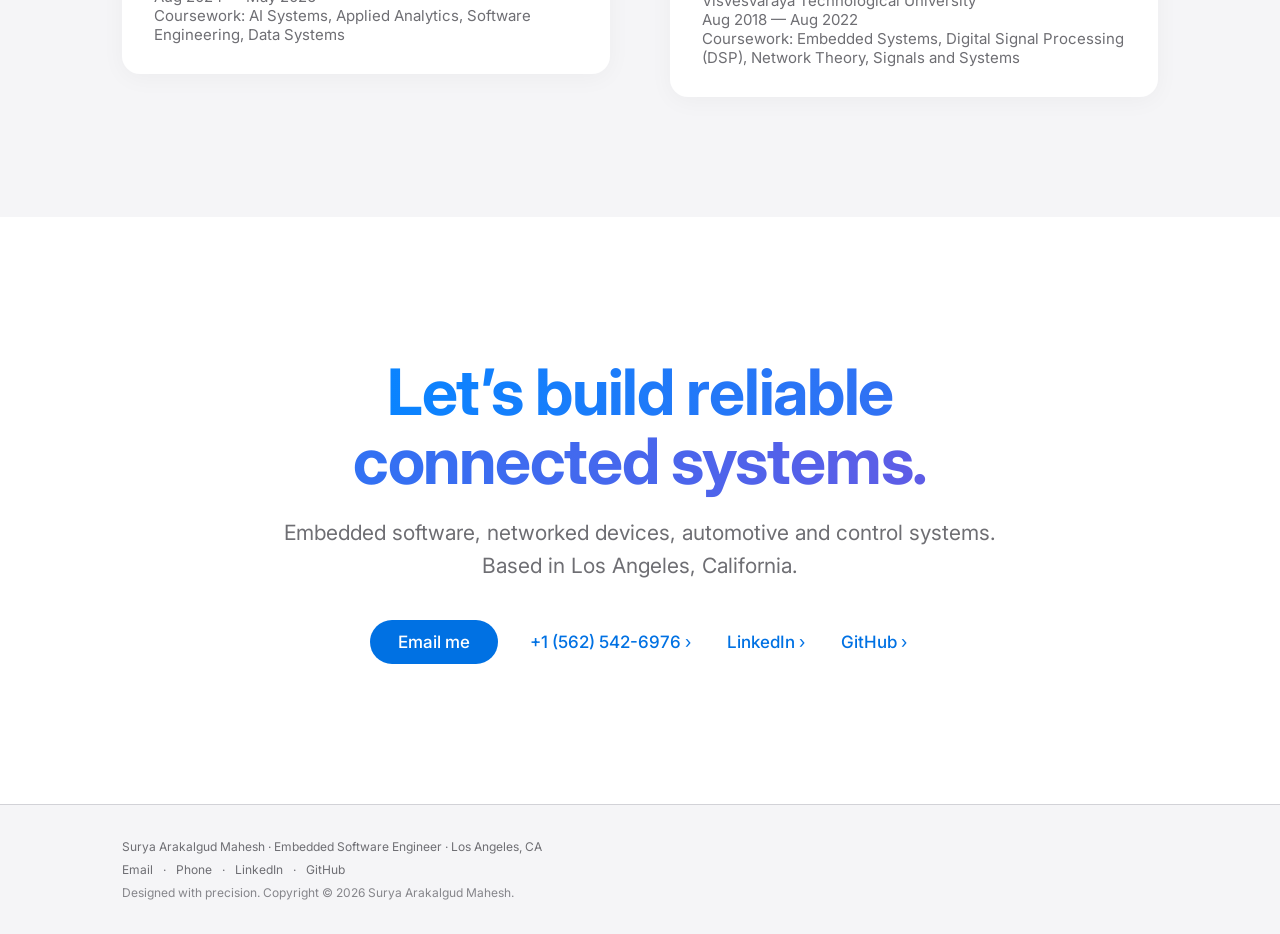
==== commit ff76fb2f: "Update portfolio from resume and remove AI/ML track" ====
--- a/index.html
+++ b/index.html
@@ -3,8 +3,8 @@
 <head>
   <meta charset="UTF-8" />
   <meta name="viewport" content="width=device-width, initial-scale=1.0" />
-  <meta name="description" content="Surya Arakalgud Mahesh — AI/ML Engineer with embedded systems roots. From C/C++ on automotive ECUs to production-grade machine learning, Generative AI, and MLOps." />
-  <title>Surya Arakalgud Mahesh — AI/ML Engineer</title>
+  <meta name="description" content="Surya Arakalgud Mahesh — Embedded Software Engineer specializing in networked devices, automotive ECU/SoC platforms, and control systems." />
+  <title>Surya Arakalgud Mahesh — Embedded Software Engineer</title>
   <link rel="preconnect" href="https://fonts.googleapis.com" />
   <link rel="preconnect" href="https://fonts.gstatic.com" crossorigin />
   <link href="https://fonts.googleapis.com/css2?family=Inter:wght@400;500;600;700;800&display=swap" rel="stylesheet" />
@@ -27,7 +27,6 @@
     <div class="globalnav-content">
       <a href="#top" class="globalnav-logo">SAM</a>
       <ul class="globalnav-list">
-        <li><a href="#paths">Paths</a></li>
         <li><a href="#overview">Overview</a></li>
         <li><a href="#highlights">Highlights</a></li>
         <li><a href="#experience">Experience</a></li>
@@ -36,13 +35,12 @@
         <li><a href="#publications">Publications</a></li>
         <li><a href="#education">Education</a></li>
       </ul>
-      <a href="mailto:suryaarakalgudmahesh@gmail.com" class="globalnav-cta">Contact</a>
+      <a href="mailto:arakalgudmaheshsurya@gmail.com" class="globalnav-cta">Contact</a>
       <button class="globalnav-menu" id="menuToggle" aria-label="Open menu">
         <span></span><span></span>
       </button>
     </div>
     <div class="mobile-menu" id="mobileMenu">
-      <a href="#paths">Paths</a>
       <a href="#overview">Overview</a>
       <a href="#highlights">Highlights</a>
       <a href="#experience">Experience</a>
@@ -50,7 +48,7 @@
       <a href="#projects">Projects</a>
       <a href="#publications">Publications</a>
       <a href="#education">Education</a>
-      <a href="mailto:suryaarakalgudmahesh@gmail.com">Contact</a>
+      <a href="mailto:arakalgudmaheshsurya@gmail.com">Contact</a>
     </div>
   </nav>
 
@@ -63,17 +61,13 @@
       <div class="grid-overlay"></div>
     </div>
     <div class="hero-content">
-      <p class="hero-eyebrow reveal">AI/ML Engineer</p>
+      <p class="hero-eyebrow reveal">Embedded Software Engineer</p>
       <h1 class="hero-title reveal delay-1">Surya<br />Arakalgud Mahesh</h1>
-      <p class="hero-gradient reveal delay-2">From embedded systems to intelligence at scale.</p>
-      <p class="hero-sub reveal delay-3">
-        I started at the hardware–software boundary, writing C/C++ for automotive ECUs at Bosch.
-        Today I architect production-grade machine learning, Generative AI, and MLOps systems
-        for fraud detection, risk modeling, and intelligent decision-making.
-      </p>
+      <p class="hero-gradient reveal delay-2">Networked devices. Automotive &amp; control systems.</p>
+      <p class="hero-sub reveal delay-3">C/C++, Python, ARM and Linux across automotive ECU/SoC platforms. Now contributing to embedded firmware, device communications and coordinated control for a networked patient-repositioning platform.</p>
       <div class="hero-actions reveal delay-4">
-        <a href="#paths" class="btn btn-primary">Choose your path</a>
-        <a href="mailto:suryaarakalgudmahesh@gmail.com" class="btn btn-link">Get in touch <span class="chevron">›</span></a>
+        <a href="Surya_Resume.pdf" download class="btn btn-primary">Download r&eacute;sum&eacute;</a>
+        <a href="mailto:arakalgudmaheshsurya@gmail.com" class="btn btn-link">Get in touch <span class="chevron">›</span></a>
       </div>
     </div>
     <div class="hero-scroll-hint" aria-hidden="true">
@@ -81,84 +75,30 @@
     </div>
   </header>
 
-  <!-- ===== Path chooser ===== -->
-  <section class="section section-dark" id="paths">
-    <div class="container">
-      <p class="section-eyebrow reveal">Two Tracks</p>
-      <h2 class="section-title on-dark reveal">Where do you want to go deeper?</h2>
-      <p class="section-lede reveal" style="color: var(--text-on-dark-sub);">
-        One engineer, two disciplines. Pick the track that matches what you&rsquo;re hiring for —
-        each has its own deep dive, projects, and a tailored r&eacute;sum&eacute;.
-      </p>
-      <div class="path-grid">
-        <a href="embedded.html" class="path-card path-embedded reveal">
-          <div class="path-glow" aria-hidden="true"></div>
-          <span class="path-icon">🔧</span>
-          <p class="path-kicker">Chapter One · 2022 — 2024</p>
-          <h3>Embedded Systems</h3>
-          <p class="path-desc">
-            C/C++ on resource-constrained automotive ECUs. Linux networking, driver development,
-            CAN &amp; TCP/IP stacks, and root cause analysis at the hardware–software boundary.
-          </p>
-          <ul class="path-points">
-            <li>2+ years production experience at Bosch</li>
-            <li>Kernel modules, data-path analysis, fault injection</li>
-            <li>40% ECU communication reliability gain</li>
-          </ul>
-          <span class="path-cta">Explore the embedded track ›</span>
-        </a>
-        <a href="ai-ml.html" class="path-card path-aiml reveal delay-1">
-          <div class="path-glow" aria-hidden="true"></div>
-          <span class="path-icon">🧠</span>
-          <p class="path-kicker">Chapter Two · Now</p>
-          <h3>AI / Machine Learning</h3>
-          <p class="path-desc">
-            Applied ML, Generative AI, and MLOps. LLM &amp; RAG systems, risk modeling,
-            forecasting, and the full model lifecycle from data to deployment.
-          </p>
-          <ul class="path-points">
-            <li>LLM/RAG systems with LangChain, FAISS &amp; Llama 3</li>
-            <li>Risk, forecasting &amp; NLP projects end to end</li>
-            <li>MLflow, Docker, FastAPI production tooling</li>
-          </ul>
-          <span class="path-cta">Explore the AI/ML track ›</span>
-        </a>
-      </div>
-    </div>
-  </section>
-
   <!-- ===== Overview ===== -->
   <section class="section section-light" id="overview">
-    <div class="container narrow">
-      <p class="section-eyebrow reveal">Overview</p>
-      <h2 class="section-title reveal">Built at the metal.<br /><span class="text-gradient-blue">Scaled to intelligence.</span></h2>
-      <p class="section-lede reveal">
-        My engineering story began in embedded systems — C/C++ on resource-constrained automotive
-        ECUs, CAN and TCP/IP networking stacks, and root cause analysis across the hardware–software
-        boundary. That systems discipline now powers my work as an AI/ML Engineer: scalable machine
-        learning, deep learning, Generative AI, and MLOps solutions for predictive analytics, fraud
-        detection, risk modeling, and intelligent decision-making — with deep expertise in Python,
-        PyTorch, TensorFlow, LLMs, RAG, Graph Neural Networks, Kubernetes, Spark, Kafka, Snowflake,
-        and cloud-native AI platforms.
-      </p>
-      <div class="journey">
-        <div class="journey-step reveal">
-          <p class="journey-era">2022 — 2024 · Chapter One</p>
-          <h3>Embedded Software Engineer</h3>
-          <p>Bosch Global Software Technologies. C/C++ on automotive ECUs, CAN &amp; TCP/IP stacks, OTA pipelines, fault-tolerant systems.</p>
-        </div>
-        <div class="journey-step reveal delay-1">
-          <p class="journey-era">2024 — 2026 · The Pivot</p>
-          <h3>M.S. Information Systems</h3>
-          <p>California State University, Long Beach. AI systems, applied analytics, software engineering, and data systems.</p>
-        </div>
-        <div class="journey-step reveal delay-2">
-          <p class="journey-era">2026 — Now · Chapter Two</p>
-          <h3>AI/ML Engineer</h3>
-          <p>Building production-grade ML, Generative AI, and MLOps systems — fraud detection, RAG, and forecasting. Open to opportunities.</p>
-        </div>
-      </div>
-    </div>
+  <div class="container narrow">
+  <p class="section-eyebrow reveal">Overview</p>
+  <h2 class="section-title reveal">Embedded software.<br /><span class="text-gradient-blue">Connected systems.</span></h2>
+  <p class="section-lede reveal">Embedded software engineer with 2+ years of production experience on automotive ECU/SoC platforms and a current volunteer engineering role on a networked patient-repositioning platform. Hands-on with C/C++, Python, ARM-based systems, Linux, CAN and Ethernet/TCP-IP, ECU bring-up, OTA/diagnostics, fault management and recovery validation. Experienced in hardware-software debugging, packet analysis, automated regression and embedded control fundamentals.</p>
+  <div class="journey">
+  <div class="journey-step reveal">
+  <p class="journey-era">Sep 2022 — Aug 2024</p>
+  <h3>Bosch Global Software Technologies</h3>
+  <p>Automotive ECU bring-up, OTA/diagnostics, embedded networking and fault recovery.</p>
+  </div>
+  <div class="journey-step reveal">
+  <p class="journey-era">Aug 2024 — May 2026</p>
+  <h3>M.S. Information Systems</h3>
+  <p>California State University, Long Beach. AI systems, applied analytics, software engineering and data systems.</p>
+  </div>
+  <div class="journey-step reveal">
+  <p class="journey-era">Oct 2026 — Present</p>
+  <h3>Q’s Ministry / BHITS · Volunteer</h3>
+  <p>Assigned firmware, networked-device and control responsibilities for a four-winch patient-repositioning platform.</p>
+  </div>
+  </div>
+  </div>
   </section>
 
   <!-- ===== Highlights (stat ribbon, dark) ===== -->
@@ -168,8 +108,8 @@
       <h2 class="section-title on-dark reveal">Numbers that ship.</h2>
       <div class="stats-grid">
         <div class="stat reveal">
-          <span class="stat-value text-gradient-warm" data-count="98" data-suffix="%">0</span>
-          <span class="stat-label">phishing detection accuracy in my ML classifier</span>
+          <span class="stat-value text-gradient-warm" data-count="30" data-suffix="%">0</span>
+          <span class="stat-label">lower average packet-processing latency</span>
         </div>
         <div class="stat reveal delay-1">
           <span class="stat-value text-gradient-warm" data-count="60" data-suffix="%">0</span>
@@ -181,7 +121,7 @@
         </div>
         <div class="stat reveal delay-3">
           <span class="stat-value text-gradient-warm" data-count="30" data-suffix="%">0</span>
-          <span class="stat-label">faster incident resolution across distributed systems</span>
+          <span class="stat-label">faster incident resolution across ECU systems</span>
         </div>
       </div>
     </div>
@@ -189,255 +129,166 @@
 
   <!-- ===== Experience ===== -->
   <section class="section section-gray" id="experience">
-    <div class="container">
-      <p class="section-eyebrow reveal">Professional Experience</p>
-      <h2 class="section-title reveal">Where the work happened.</h2>
-
-      <article class="xp-card reveal">
-        <div class="xp-head">
-          <div>
-            <h3 class="xp-role">Embedded Software Engineer</h3>
-            <p class="xp-org">Bosch Global Software Technologies · India</p>
-          </div>
-          <span class="xp-date">Sep 2022 — Aug 2024</span>
-        </div>
-        <ul class="xp-list">
-          <li>Developed C/C++ and Python software for embedded OTA and diagnostic pipelines on Linux, implementing fault triage logic and structured execution tracing on resource-constrained ECUs — reducing manual debugging effort by <strong>60%</strong>.</li>
-          <li>Designed and deployed a fault management module on memory- and power-constrained ECUs, combining rule-based logic with anomaly detection for fault-tolerant, self-recovering behavior — owned end-to-end from requirements to production release.</li>
-          <li>Built performance validation and observability frameworks for distributed ECU systems — regression pipelines, latency/stability KPIs, and structured logging — improving incident resolution time by <strong>30%</strong> and system stability by <strong>20%</strong>.</li>
-          <li>Architected backend services and RESTful APIs in Python with state synchronization across distributed ECU nodes over TCP/IP, reducing data exchange latency by <strong>15%</strong> through protocol-level optimizations.</li>
-          <li>Optimized C/C++ on resource-limited ECUs for memory footprint, CPU, and power; integrated secure communication layers (TLS/PKI) at the hardware–software interface.</li>
-          <li>Diagnosed and resolved cross-system networking failures across CAN bus and TCP/IP stacks through deep trace and packet-level analysis, improving ECU communication reliability by <strong>40%</strong>.</li>
-        </ul>
-        <div class="xp-tags">
-          <span>C/C++</span><span>Python</span><span>Linux</span><span>CAN Bus</span><span>TCP/IP</span><span>OTA</span><span>TLS/PKI</span>
-        </div>
-      </article>
-    </div>
+  <div class="container">
+  <p class="section-eyebrow reveal">Professional Experience</p>
+  <h2 class="section-title reveal">Automotive systems. Networked devices.</h2>
+  <article class="xp-card reveal">
+  <div class="xp-head">
+  <div>
+  <h3 class="xp-role">Embedded Systems, Networked Device &amp; Control Engineer</h3>
+  <p class="xp-org">Q’s Ministry / BHITS · Volunteer · Los Angeles</p>
+  </div>
+  <span class="xp-date">Oct 2026 — Present</span></div>
+  <ul class="xp-list">
+  <li>Assigned to embedded firmware and control development for a networked four-winch patient-repositioning platform, including C/C++, coordinated control state machines, PWM/timing, GPIO, watchdogs and fault recovery.</li>
+  <li>Initial focus on reviewing existing firmware, schematics, control logic and test records to document the technical baseline; role scope includes device communications, APIs, telemetry and multi-station management.</li>
+  <li>Responsibilities include hardware-team collaboration, controller interface specifications, board bring-up support, test automation and fault-oriented validation of communication loss, restarts and safe-state recovery.</li>
+  <li>Assigned networked-device scope includes unique station identification, registration/discovery, authenticated LAN/Wi-Fi communications, command acknowledgments, status reporting and reconnect behavior.</li>
+  <li>Control-system responsibilities include manual/app control arbitration, current and limit sensing, startup/shutdown behavior and local safety limits, with fallback behavior for network or application failures.</li>
+  </ul>
+  <div class="xp-tags"><span>C/C++</span><span>Control Systems</span><span>Networked Devices</span><span>Fault Recovery</span></div>
+  </article>
+  <article class="xp-card reveal">
+  <div class="xp-head">
+  <div>
+  <h3 class="xp-role">Software Engineer, Embedded Networking &amp; Automotive Systems</h3>
+  <p class="xp-org">Bosch Global Software Technologies</p>
+  </div>
+  <span class="xp-date">Sep 2022 — Aug 2024</span></div>
+  <ul class="xp-list">
+  <li>Supported bring-up and communication validation across a six-SoC/ECU automotive test bench using ARM Cortex-A53/Cortex-M7 in AUTOSAR environments; verified cross-node signals and isolated boot/configuration issues.</li>
+  <li>Developed C/C++ and Python software for Linux-based ECU OTA and diagnostic pipelines; implemented fault-triage logic and execution tracing that reduced manual debugging effort by 60%.</li>
+  <li>Owned an ECU fault-management module, implementing fault detection/handling and validating recovery behavior through controlled fault injection.</li>
+  <li>Built ECU fault-injection, regression and latency/stability KPI workflows, improving incident resolution time by 30% and system stability by 20%.</li>
+  <li>Diagnosed CAN and Ethernet/TCP-IP failures using traces, packet analysis and configuration checks; resolved initialization, synchronization and TCP/IP issues, improving communication reliability by 40%.</li>
+  <li>Built C/Python embedded network middleware using raw sockets and CMake; profiled CPU, memory and latency with perf/cProfile, reducing average packet-processing latency by 30%.</li>
+  <li>Developed a Linux virtual network device kernel module with Tx/Rx paths, interrupt handling and DMA-style buffering, plus a CAN/TCP-IP fault-injection framework to benchmark recovery, packet loss and stability.</li>
+  </ul>
+  <div class="xp-tags"><span>C/C++</span><span>Python</span><span>Linux</span><span>ARM</span><span>AUTOSAR</span><span>CAN</span><span>Ethernet/TCP-IP</span></div>
+  </article>
+  </div>
   </section>
 
   <!-- ===== Skills (bento grid) ===== -->
   <section class="section section-light" id="skills">
-    <div class="container">
-      <p class="section-eyebrow reveal">Core Competencies</p>
-      <h2 class="section-title reveal">A full-stack AI toolkit,<br /><span class="text-gradient-blue">grounded in systems engineering.</span></h2>
-      <div class="bento">
-        <div class="bento-card bento-wide reveal">
-          <span class="bento-icon">🧠</span>
-          <h3>Machine Learning &amp; Deep Learning</h3>
-          <p>Scikit-Learn · XGBoost · LightGBM · CatBoost · Random Forest · Logistic Regression · TensorFlow · PyTorch · Autoencoders · Isolation Forest · Gradient Boosting · Deep Neural Networks</p>
-        </div>
-        <div class="bento-card reveal delay-1">
-          <span class="bento-icon">✨</span>
-          <h3>Generative AI &amp; LLM Engineering</h3>
-          <p>Llama 3 · Mistral · RAG · LangChain · LangGraph · Agentic AI · Prompt Engineering · AI Copilots · LLM Fine-Tuning &amp; Evaluation · Synthetic Data</p>
-        </div>
-        <div class="bento-card reveal delay-2">
-          <span class="bento-icon">🕸️</span>
-          <h3>Graph AI &amp; Advanced Systems</h3>
-          <p>Graph Neural Networks · PyTorch Geometric · Knowledge Graphs · Recommendation Systems · Temporal Fusion Transformers · Multimodal AI</p>
-        </div>
-        <div class="bento-card reveal">
-          <span class="bento-icon">⚡</span>
-          <h3>Data Engineering &amp; Streaming</h3>
-          <p>Apache Spark · Spark Structured Streaming · Apache Kafka · ETL Pipelines · Feature Engineering · Data Validation · Real-Time Pipelines</p>
-        </div>
-        <div class="bento-card bento-wide reveal delay-1">
-          <span class="bento-icon">🚀</span>
-          <h3>MLOps, Deployment &amp; Monitoring</h3>
-          <p>MLflow · Kubeflow · Apache Airflow · Kubernetes · KServe · NVIDIA Triton · FastAPI · Flask · REST APIs · CI/CD · GitHub Actions · ML Observability · WhyLabs · Evidently AI</p>
-        </div>
-        <div class="bento-card reveal delay-2">
-          <span class="bento-icon">☁️</span>
-          <h3>Cloud &amp; Vector Databases</h3>
-          <p>AWS (EC2, S3) · Snowflake · Databricks · Redis · Feast Feature Store · Pinecone · Weaviate · Vector Search · Distributed Training</p>
-        </div>
-        <div class="bento-card reveal">
-          <span class="bento-icon">🔧</span>
-          <h3>Embedded Systems Foundation</h3>
-          <p>C/C++ · Linux Kernel · CAN Bus · TCP/IP · Device Drivers · gdb / perf / ftrace · RTOS Concepts · OTA Pipelines · TLS/PKI · Real-Time Constraints</p>
-        </div>
-        <div class="bento-card reveal delay-1">
-          <span class="bento-icon">📊</span>
-          <h3>Visualization &amp; Responsible AI</h3>
-          <p>Power BI · Tableau · Streamlit · SHAP · LIME · Explainable AI · Responsible AI · AI Governance · Risk Analytics · Python · SQL · Bash · Git · Agile</p>
-        </div>
-      </div>
-    </div>
+  <div class="container">
+  <p class="section-eyebrow reveal">Core Competencies</p>
+  <h2 class="section-title reveal">The embedded systems toolkit.</h2>
+  <div class="bento">
+  <div class="bento-card bento-wide reveal">
+  <h3>Languages &amp; Tools</h3>
+  <p>C/C++ · Python · Bash · CMake · Makefile · cross-compilation · Git · Jenkins · Docker · Pytest</p>
+  </div>
+  <div class="bento-card reveal">
+  <h3>Automotive Embedded</h3>
+  <p>ECU/SoC platforms · ARM Cortex-A53/Cortex-M7 · AUTOSAR · CAN · Ethernet/TCP-IP · OTA/diagnostics · fault management · fault injection · recovery validation</p>
+  </div>
+  <div class="bento-card reveal">
+  <h3>Real-Time / RTOS</h3>
+  <p>interrupts · DMA · mutexes/semaphores/queues · priority inversion · race conditions · watchdogs · deadlines · jitter · deterministic execution</p>
+  </div>
+  <div class="bento-card bento-wide reveal">
+  <h3>BSP / Drivers / Peripherals</h3>
+  <p>BSP/HAL concepts · driver integration · GPIO · timers · PWM · ADC · UART · SPI · I2C · CAN · pin-mux · memory-mapped I/O · U-Boot/bootloader</p>
+  </div>
+  <div class="bento-card reveal">
+  <h3>Motor-Control Fundamentals</h3>
+  <p>EV powertrain · inverter/PWM · ADC-PWM synchronization · FOC architecture · PI loops · regenerative braking · derating · sensorless/back-EMF concepts</p>
+  </div>
+  <div class="bento-card reveal">
+  <h3>Debugging &amp; Validation</h3>
+  <p>ECU/test-bench validation · JTAG/SWD concepts · oscilloscope/logic analyzer · UART/serial · Wireshark · tcpdump · gdb · perf · ftrace · regression testing</p>
+  </div>
+  <div class="bento-card reveal">
+  <h3>Networking &amp; Systems</h3>
+  <p>Socket APIs · Linux kernel/driver integration · NETCONF · RESTCONF · PyATS/Genie · Netmiko · iPerf · Spirent · Cisco IOS-XE/NX-OS</p>
+  </div>
+  </div>
+  </div>
   </section>
 
   <!-- ===== Projects (dark, product cards) ===== -->
   <section class="section section-dark" id="projects">
     <div class="container">
-      <p class="section-eyebrow reveal">Projects</p>
-      <h2 class="section-title on-dark reveal">Ideas, taken to production.</h2>
+      <p class="section-eyebrow reveal">Embedded &amp; Systems Projects</p>
+      <h2 class="section-title on-dark reveal">Built close to the kernel.</h2>
       <div class="project-grid">
 
         <article class="project-card reveal">
-          <div class="project-glow glow-blue" aria-hidden="true"></div>
-          <p class="project-kicker">Risk Modeling</p>
-          <h3>Credit Default Risk Prediction</h3>
+          <div class="project-glow glow-green" aria-hidden="true"></div>
+          <p class="project-kicker">Networking · Performance</p>
+          <h3>Linux Network Data-Path Performance Analyzer</h3>
           <p class="project-desc">
-            End-to-end default prediction pipeline on the Lending Club dataset — XGBoost and
-            LightGBM tuned with Optuna under stratified cross-validation, interpreted with SHAP
-            for regulator-friendly decisions, and served via FastAPI with MLflow tracking and
-            Docker for reproducible, versioned deployment.
+            End-to-end data-path analyzer in C and Python using raw socket APIs to capture and
+            inspect L2/L3 packet flows — measuring latency, throughput, and packet loss across
+            simulated network conditions. CPU/memory profiling with perf and cProfile resolved
+            bottlenecks, cutting average packet processing latency by 30%, with an automated
+            regression suite mirroring production Ethernet driver validation.
           </p>
           <div class="project-tags">
-            <span>Python</span><span>XGBoost</span><span>LightGBM</span><span>Optuna</span><span>SHAP</span><span>MLflow</span><span>FastAPI</span><span>Docker</span>
-          </div>
-          <a class="project-link" href="https://github.com/Arakalgudmaheshsurya/credit-default-risk" target="_blank" rel="noopener">View on GitHub ›</a>
+            <span>C</span><span>Python</span><span>Raw Sockets</span><span>perf</span><span>cProfile</span><span>L2/L3</span>
+          </div>
         </article>
 
         <article class="project-card reveal delay-1">
-          <div class="project-glow glow-green" aria-hidden="true"></div>
-          <p class="project-kicker">Quantitative Finance</p>
-          <h3>Equity Forecasting &amp; Backtesting Engine</h3>
+          <div class="project-glow glow-blue" aria-hidden="true"></div>
+          <p class="project-kicker">Middleware</p>
+          <h3>Embedded TCP/IP Communication Middleware</h3>
           <p class="project-desc">
-            LSTM and Temporal Fusion Transformer models in PyTorch for multi-step return
-            prediction over engineered indicators (RSI, MACD, Bollinger Bands), benchmarked
-            against ARIMA with walk-forward validation — plus a vectorized Backtrader engine
-            reporting Sharpe, drawdown, and returns in an interactive Streamlit dashboard.
+            Modular TCP/IP middleware in C on Linux — configurable connection backends, session
+            state management, and reliable message delivery under latency constraints. Packet
+            trace capture and replay enable reproducible debugging and systematic root cause
+            analysis across protocol states. Built with CMake for cross-platform embedded targets.
           </p>
           <div class="project-tags">
-            <span>PyTorch</span><span>yfinance</span><span>TFT</span><span>LSTM</span><span>Backtrader</span><span>Streamlit</span>
-          </div>
-          <a class="project-link" href="https://github.com/Arakalgudmaheshsurya/equity-forecasting" target="_blank" rel="noopener">View on GitHub ›</a>
+            <span>C</span><span>TCP/IP Sockets</span><span>Linux</span><span>CMake</span>
+          </div>
         </article>
 
         <article class="project-card reveal delay-2">
           <div class="project-glow glow-purple" aria-hidden="true"></div>
-          <p class="project-kicker">Generative AI</p>
-          <h3>Financial Filing Intelligence</h3>
+          <p class="project-kicker">Kernel</p>
+          <h3>Low-Level Device Driver Simulation</h3>
           <p class="project-desc">
-            Retrieval-augmented QA over SEC EDGAR filings — LangChain chunking,
-            sentence-transformer embeddings in FAISS, and a locally hosted Llama 3 (Ollama)
-            synthesizing grounded answers with source citations and confidence scoring,
-            evaluated for faithfulness with RAGAS and exposed through FastAPI.
+            Linux kernel module simulating a virtual network device driver — packet Tx/Rx paths,
+            interrupt handling, and DMA-style buffer management. Debugged with gdb and kernel
+            trace logs, validating packet integrity and measuring driver-level latency across
+            simulated load conditions.
           </p>
           <div class="project-tags">
-            <span>LangChain</span><span>FAISS</span><span>Llama 3</span><span>Ollama</span><span>RAGAS</span><span>FastAPI</span>
-          </div>
-          <a class="project-link" href="https://github.com/Arakalgudmaheshsurya/financial-filing-intelligence" target="_blank" rel="noopener">View on GitHub ›</a>
+            <span>Linux Kernel</span><span>C</span><span>Makefile</span><span>gdb</span><span>Virtual Ethernet</span>
+          </div>
         </article>
 
         <article class="project-card reveal">
-          <div class="project-glow glow-blue" aria-hidden="true"></div>
-          <p class="project-kicker">ML Security</p>
-          <h3>Phishing Email AI/ML Classifier</h3>
+          <div class="project-glow glow-green" aria-hidden="true"></div>
+          <p class="project-kicker">Reliability</p>
+          <h3>Automotive ECU Network Fault Injection &amp; Reliability Testing</h3>
           <p class="project-desc">
-            AI-powered phishing email classifier using NLP and logistic regression, trained on
-            real email data with 98% detection accuracy. Ships with a CLI and a Streamlit web
-            app for real-time predictions.
+            Fault injection and reliability testing framework simulating CAN bus and TCP/IP
+            communication failures on automotive ECU platforms — benchmarking recovery time,
+            packet loss rate, and system stability under degraded network conditions.
           </p>
           <div class="project-tags">
-            <span>Python</span><span>NLP</span><span>Scikit-Learn</span><span>Streamlit</span>
-          </div>
-          <a class="project-link" href="https://github.com/Arakalgudmaheshsurya/Phishing_Email-AI-ML-.git" target="_blank" rel="noopener">View on GitHub ›</a>
+            <span>Python</span><span>C</span><span>CAN Bus Simulation</span><span>Linux</span><span>Pytest</span>
+          </div>
         </article>
 
         <article class="project-card reveal delay-1">
-          <div class="project-glow glow-green" aria-hidden="true"></div>
-          <p class="project-kicker">Multimodal AI</p>
-          <h3>Advanced Multimodel AI</h3>
+          <div class="project-glow glow-blue" aria-hidden="true"></div>
+          <p class="project-kicker">Systems · Diagnostics</p>
+          <h3>Robot Diagnostic Copilot</h3>
           <p class="project-desc">
-            Multi-model machine learning system exploring ensemble methods and model
-            architectures for improved prediction accuracy and robustness.
+            A simulated mobile robot running an embedded-style control stack — sensor
+            pipeline, closed-loop PID control, and fault injection — over an in-process
+            pub/sub bus that mirrors ROS2&rsquo;s node/topic model. An unsupervised anomaly
+            detector trained on healthy telemetry only catches 4/4 injected faults
+            (ROC-AUC 0.93), and an LLM copilot turns telemetry into actionable fault reports.
           </p>
           <div class="project-tags">
-            <span>Python</span><span>Ensemble Methods</span><span>AI</span>
-          </div>
-          <a class="project-link" href="https://github.com/Arakalgudmaheshsurya/advanced-multimodel.git" target="_blank" rel="noopener">View on GitHub ›</a>
-        </article>
-
-        <article class="project-card reveal delay-2">
-          <div class="project-glow glow-purple" aria-hidden="true"></div>
-          <p class="project-kicker">Reinforcement Learning · Robotics</p>
-          <h3>Adaptive Grip-Force Control with RL</h3>
-          <p class="project-desc">
-            A robot gripper that learns how hard to squeeze — one PPO policy grips a fragile
-            egg at 3.4&nbsp;N and a heavy block at 30&nbsp;N, from tactile sensing alone.
-            MuJoCo physics, a PID force inner loop, and tactile cues (contact stiffness,
-            incipient slip) that generalize to objects never seen in training.
-          </p>
-          <div class="project-tags">
-            <span>Python</span><span>MuJoCo</span><span>PPO / SAC</span><span>Stable-Baselines3</span><span>Gymnasium</span>
-          </div>
-          <a class="project-link" href="https://github.com/Arakalgudmaheshsurya/adaptive-grip-rl" target="_blank" rel="noopener">View on GitHub ›</a>
-        </article>
-
-        <article class="project-card reveal">
-          <div class="project-glow glow-blue" aria-hidden="true"></div>
-          <p class="project-kicker">Both Worlds · Embedded × AI</p>
-          <h3>Robot Diagnostic Copilot</h3>
-          <p class="project-desc">
-            The bridge project: an embedded-style robot control stack (PID loops, sensor
-            pipeline, fault injection) plus unsupervised PCA anomaly detection and an LLM
-            copilot that turns telemetry into fault reports. ROC-AUC 0.93, 4/4 injected
-            faults detected — trained on healthy telemetry only.
-          </p>
-          <div class="project-tags">
-            <span>Python</span><span>PID Control</span><span>PCA</span><span>LLM</span><span>Robotics</span>
+            <span>Python</span><span>PID Control</span><span>Fault Injection</span><span>Pub/Sub</span><span>Telemetry</span>
           </div>
           <a class="project-link" href="https://github.com/Arakalgudmaheshsurya/robot-diagnostic-copilot" target="_blank" rel="noopener">View on GitHub ›</a>
-        </article>
-
-        <article class="project-card reveal delay-2">
-          <div class="project-glow glow-purple" aria-hidden="true"></div>
-          <p class="project-kicker">Embedded Era · Networking</p>
-          <h3>Linux Network Data-Path Analyzer</h3>
-          <p class="project-desc">
-            End-to-end data-path analyzer in C and Python using raw socket APIs to inspect
-            L2/L3 packet flows — measuring latency, throughput, and packet loss. Profiling
-            with perf and cProfile cut average packet processing latency by 30%.
-          </p>
-          <div class="project-tags">
-            <span>C</span><span>Python</span><span>Raw Sockets</span><span>perf</span><span>L2/L3</span>
-          </div>
-        </article>
-
-        <article class="project-card reveal">
-          <div class="project-glow glow-blue" aria-hidden="true"></div>
-          <p class="project-kicker">Embedded Era · Middleware</p>
-          <h3>Embedded TCP/IP Communication Middleware</h3>
-          <p class="project-desc">
-            Modular TCP/IP middleware in C on Linux — configurable connection backends,
-            session state management, and reliable delivery under latency constraints, with
-            packet trace capture and replay for reproducible debugging. Built with CMake for
-            cross-platform embedded targets.
-          </p>
-          <div class="project-tags">
-            <span>C</span><span>TCP/IP</span><span>Linux</span><span>CMake</span>
-          </div>
-        </article>
-
-        <article class="project-card reveal delay-1">
-          <div class="project-glow glow-green" aria-hidden="true"></div>
-          <p class="project-kicker">Embedded Era · Kernel</p>
-          <h3>Virtual Network Device Driver</h3>
-          <p class="project-desc">
-            Linux kernel module simulating a virtual network device driver — packet Tx/Rx
-            paths, interrupt handling, and DMA-style buffer management — debugged with gdb
-            and kernel trace logs, validating packet integrity and driver-level latency under
-            simulated load.
-          </p>
-          <div class="project-tags">
-            <span>Linux Kernel</span><span>C</span><span>gdb</span><span>Virtual Ethernet</span>
-          </div>
-        </article>
-
-        <article class="project-card reveal delay-2">
-          <div class="project-glow glow-purple" aria-hidden="true"></div>
-          <p class="project-kicker">Embedded Era · Reliability</p>
-          <h3>ECU Fault Injection &amp; Reliability Testing</h3>
-          <p class="project-desc">
-            Fault injection framework simulating CAN bus and TCP/IP communication failures on
-            automotive ECU platforms — benchmarking recovery time, packet loss rate, and
-            system stability under degraded network conditions.
-          </p>
-          <div class="project-tags">
-            <span>Python</span><span>C</span><span>CAN Simulation</span><span>Pytest</span>
-          </div>
         </article>
 
       </div>
@@ -493,77 +344,37 @@
 
   <!-- ===== Education & Certifications ===== -->
   <section class="section section-gray" id="education">
-    <div class="container">
-      <div class="edu-grid">
-        <div class="edu-col reveal">
-          <p class="section-eyebrow">Education</p>
-          <h2 class="section-title small">Foundations.</h2>
-          <div class="edu-card">
-            <span class="edu-icon">🎓</span>
-            <div>
-              <h3>Master of Science in Information Systems</h3>
-              <p>California State University, Long Beach · Graduated May 2026</p>
-            </div>
-          </div>
-          <div class="edu-card" style="margin-top: 16px;">
-            <span class="edu-icon">📡</span>
-            <div>
-              <h3>B.Tech, Electronics &amp; Communications Engineering</h3>
-              <p>Dr. Ambedkar Institute of Technology · Bengaluru · 2022</p>
-            </div>
-          </div>
-        </div>
-        <div class="edu-col reveal delay-1">
-          <p class="section-eyebrow">Certifications</p>
-          <h2 class="section-title small">Credentials.</h2>
-          <ul class="cert-list">
-            <li>
-              <span class="cert-badge">Google</span>
-              <div>
-                <strong>AI Professional Certificate</strong>
-                <small>Issued May 2026 · ID 7YZFH1D0KEKO</small>
-              </div>
-            </li>
-            <li>
-              <span class="cert-badge">Google</span>
-              <div>
-                <strong>AI Essentials Specialization</strong>
-                <small>Issued Apr 2026 · ID JDC361TQY8X2</small>
-              </div>
-            </li>
-            <li>
-              <span class="cert-badge">Google</span>
-              <div>
-                <strong>Prompting Essentials Specialization</strong>
-                <small>Issued Feb 2026 · ID LCA709PVFT9N</small>
-              </div>
-            </li>
-            <li>
-              <span class="cert-badge">IBM</span>
-              <div>
-                <strong>AI Fundamentals</strong>
-              </div>
-            </li>
-            <li>
-              <span class="cert-badge">AWS</span>
-              <div>
-                <strong>Certified Machine Learning Engineer — Associate</strong>
-                <small>In progress</small>
-              </div>
-            </li>
-          </ul>
-        </div>
-      </div>
-    </div>
+  <div class="container">
+  <p class="section-eyebrow reveal">Education</p>
+  <h2 class="section-title small reveal">Foundations.</h2>
+  <div class="edu-grid">
+  <div class="edu-col reveal">
+  <div class="edu-card">
+  <div>
+  <h3>M.S. Information Systems</h3>
+  <p>California State University, Long Beach<br />Aug 2024 — May 2026<br />Coursework: AI Systems, Applied Analytics, Software Engineering, Data Systems</p>
+  </div>
+  </div>
+  </div>
+  <div class="edu-col reveal">
+  <div class="edu-card">
+  <div>
+  <h3>B.Tech, Electronics &amp; Communications Engineering</h3>
+  <p>Visvesvaraya Technological University<br />Aug 2018 — Aug 2022<br />Coursework: Embedded Systems, Digital Signal Processing (DSP), Network Theory, Signals and Systems</p>
+  </div>
+  </div>
+  </div>
+  </div>
+  </div>
   </section>
 
   <!-- ===== Contact CTA ===== -->
   <section class="section section-light cta-section" id="contact">
     <div class="container narrow center">
-      <h2 class="cta-title reveal"><span class="text-gradient-blue">Let&rsquo;s build something intelligent.</span></h2>
-      <p class="section-lede reveal">Open to AI/ML engineering opportunities and collaborations. Based in Long Beach, CA.</p>
+      <h2 class="cta-title reveal"><span class="text-gradient-blue">Let&rsquo;s build reliable connected systems.</span></h2>
+      <p class="section-lede reveal">Embedded software, networked devices, automotive and control systems. Based in Los Angeles, California.</p>
       <div class="hero-actions reveal">
-        <a href="mailto:suryaarakalgudmahesh@gmail.com" class="btn btn-primary">Email me</a>
+        <a href="mailto:arakalgudmaheshsurya@gmail.com" class="btn btn-primary">Email me</a>
         <a href="tel:+15625426976" class="btn btn-link">+1 (562) 542-6976 <span class="chevron">›</span></a>
         <a href="https://www.linkedin.com/in/surya-am/" target="_blank" rel="noopener" class="btn btn-link">LinkedIn <span class="chevron">›</span></a>
         <a href="https://github.com/Arakalgudmaheshsurya" target="_blank" rel="noopener" class="btn btn-link">GitHub <span class="chevron">›</span></a>
@@ -574,9 +385,9 @@
   <!-- ===== Footer ===== -->
   <footer class="footer">
     <div class="container footer-content">
-      <p>Surya Arakalgud Mahesh · AI/ML Engineer · Long Beach, CA</p>
+      <p>Surya Arakalgud Mahesh · Embedded Software Engineer · Los Angeles, CA</p>
       <div class="footer-links">
-        <a href="mailto:suryaarakalgudmahesh@gmail.com">Email</a>
+        <a href="mailto:arakalgudmaheshsurya@gmail.com">Email</a>
         <span>·</span>
         <a href="tel:+15625426976">Phone</a>
         <span>·</span>
